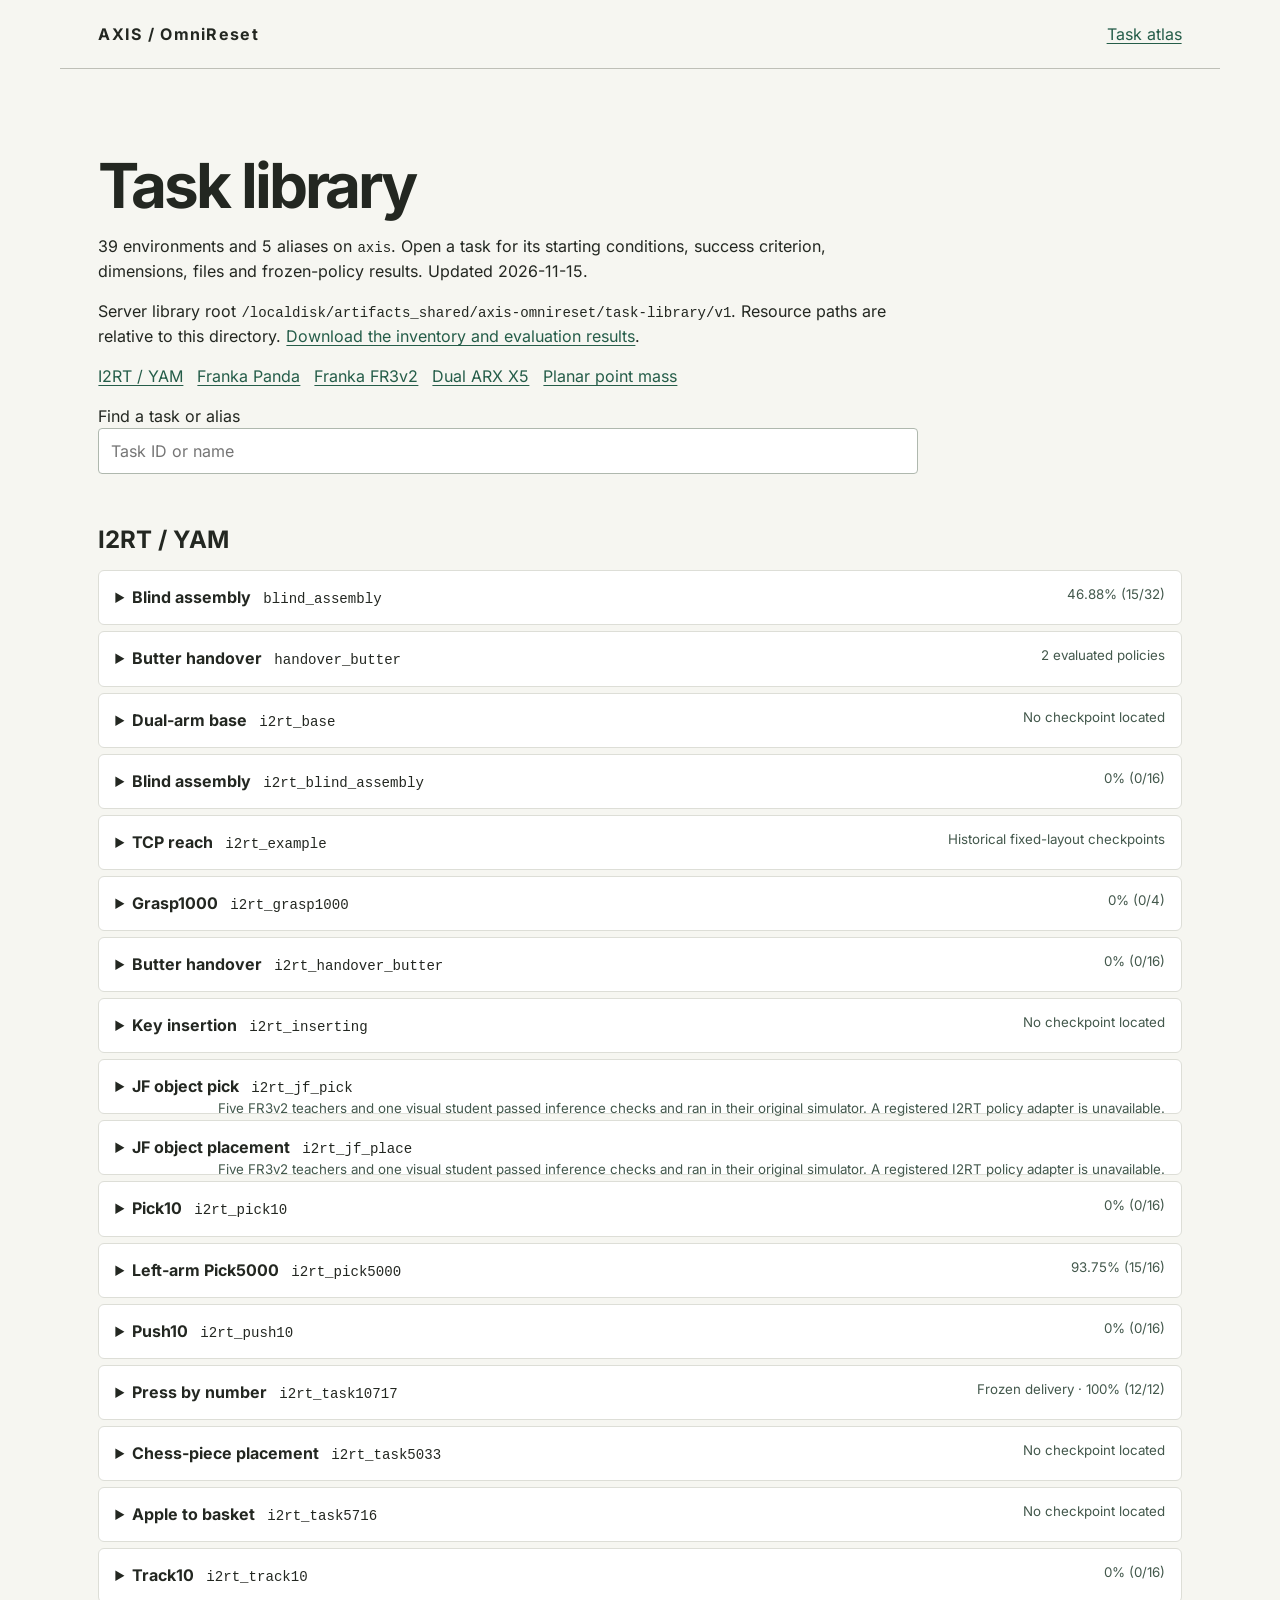
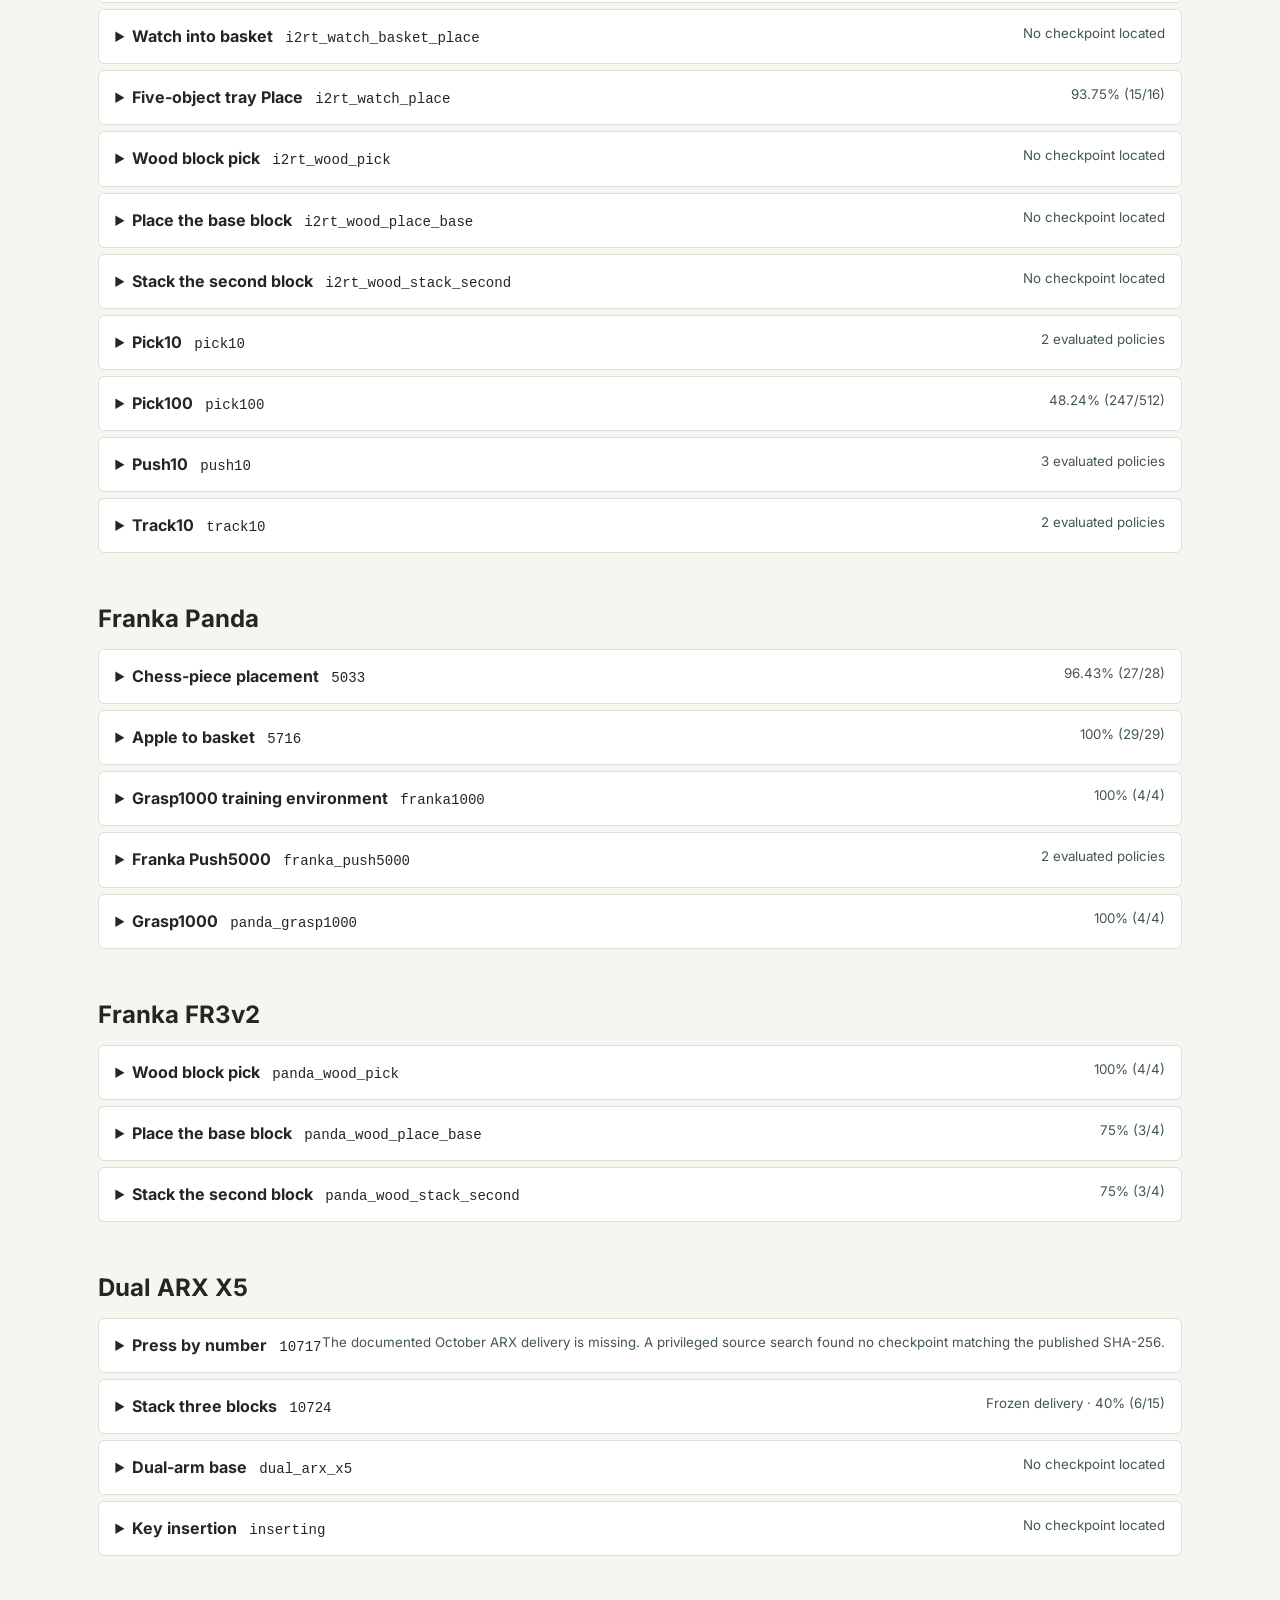
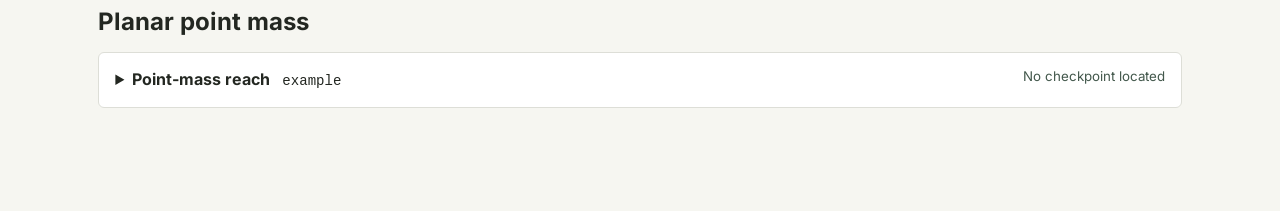
==== library.html @ 45dd3962 "Complete frozen-policy evaluation results for the task library" ====
<!doctype html><html lang="en"><head><meta charset="utf-8"><meta name="viewport" content="width=device-width, initial-scale=1"><title>Task library and expert evaluations · Axis OmniReset</title><style>*{box-sizing:border-box}html{scroll-behavior:smooth}body{font:16px/1.5 Inter,Arial,sans-serif;color:#232721;background:#f6f6f1;margin:0}@font-face{font-family:Inter;src:url(assets/inter-latin.woff2)}header,main,footer{max-width:1160px;margin:auto;padding:22px clamp(16px,3vw,40px)}header{display:flex;align-items:center;justify-content:space-between;border-bottom:1px solid #bebfb7}header strong{letter-spacing:.08em}a{color:#255d49;text-underline-offset:.18em}h1{font-size:clamp(34px,5vw,62px);line-height:1.05;margin:1em 0 .25em;letter-spacing:-.05em}h2{margin:2em 0 .5em}p{max-width:82ch}nav{display:flex;gap:14px;flex-wrap:wrap}code{font-size:.88em;overflow-wrap:anywhere}details{scroll-margin-top:12px;background:#fff;border:1px solid #ddded7;border-radius:6px;margin:6px 0}details[open]{border-color:#759883}summary{cursor:pointer;padding:14px 16px}summary strong{margin-right:12px}summary small{float:right;color:#43584c}details>div{padding:0 18px 12px}dt{font-weight:650;margin-top:12px}dd{margin:2px 0}ul{padding-left:22px}li{margin:.25em 0}table{border-collapse:collapse;width:100%}td,th{text-align:left;border-bottom:1px solid #ddd;padding:7px 8px;vertical-align:top}input{width:100%;padding:10px 12px;font:inherit;border:1px solid #afb8ae;border-radius:4px}footer{margin-top:3em} @media(max-width:650px){summary small{float:none;display:block}td,th{padding:4px;font-size:14px}}</style></head><body><header><strong>AXIS / OmniReset</strong><a href="index.html">Task atlas</a></header><main><h1>Task library</h1>
<p>39 environments and 5 aliases on <code>axis</code>. Open a task for its starting conditions, success criterion, dimensions, files and frozen-policy results. Updated 2026-11-15.</p>
<p>Server library root <code>/localdisk/artifacts_shared/axis-omnireset/task-library/v1</code>. Resource paths are relative to this directory. <a href="task-library.json">Download the inventory and evaluation results</a>.</p>
<nav aria-label="Embodiments"><a href="#group-0">I2RT / YAM</a><a href="#group-1">Franka Panda</a><a href="#group-2">Franka FR3v2</a><a href="#group-3">Dual ARX X5</a><a href="#group-4">Planar point mass</a></nav><p><label for="filter">Find a task or alias</label><input type="search" id="filter" placeholder="Task ID or name"></p>
<section id="group-0"><h2>I2RT / YAM</h2>
<details id="blind_assembly" data-aliases="" data-search="blind_assembly blind assembly"><summary><strong>Blind assembly</strong><code>blind_assembly</code><small>46.88% (15/32)</small></summary><div><dl>
<dt>Start</dt><dd>Native peg/fixture geometry and insertion starts. The evaluated cascade includes a grasp prefix across 24 geometries.</dd>
<dt>Success</dt><dd>Align the peg and matching fixture. Capture the peg in the opening, then maintain slow, stable seating for the checker’s required interval.</dd>
<dt>Observation / action</dt><dd>616 / 6 · 30 Hz control · 150 Hz physics · 5 substeps</dd>
<dt>Expert availability</dt><dd>Frozen weights on axis</dd>
<dt>Server directory</dt><dd><code>by-task/blind_assembly/</code></dd></dl>
<table><caption>Frozen-policy evaluations on axis</caption><thead><tr><th>Policy or configuration</th><th>Success</th><th>Protocol</th></tr></thead><tbody>
<tr><td>Archived SAC approach and PPO insertion</td><td>75% (18/24)</td><td>Continuous frozen SAC approach and PPO insertion from home. One layout in each of the 24 geometry variants. The robot and object were never reset between stages. Code <code>e465d482</code>.</td></tr>
<tr><td>blind_assembly</td><td>46.88% (15/32)</td><td>Deterministic insertion PPO on 32 qualified native insertion-state resets, seed 42, at 30 Hz. Code <code>e465d482</code>.</td></tr>
</tbody></table>
<p><b>Original author evaluations</b> (1 Nov 2026)</p><ul>
<li>i2rt_blind_assembly · 92.71% (89/96) · curriculum starts.</li>
</ul>
<dl>
<dt>Assets</dt><dd><ul><li><code>packages/native-i2rt</code></li></ul></dd>
<dt>Policy files</dt><dd><ul><li><code>packages/robot-interface/skill_0_complete.pt</code></li><li><code>packages/robot-interface/blind_assembly.pt</code></li><li><code>central/store/a100/artifacts/state_rl_experts/i2rt_blind_assembly</code></li></ul></dd>
<dt>Trajectories and replay</dt><dd><ul><li><code>packages/native-i2rt/artifacts/assembly/task_i2rt_blind_assembly/trajectories/batch_00000.pt</code></li><li><code>packages/native-i2rt/artifacts/assembly/task_i2rt_blind_assembly/trajectories/batch_00001.pt</code></li><li><code>packages/native-i2rt/artifacts/assembly/task_i2rt_blind_assembly/trajectories/batch_00002.pt</code></li><li><code>packages/native-i2rt/artifacts/assembly/task_i2rt_blind_assembly/trajectories/batch_00003.pt</code></li><li><code>packages/native-i2rt/artifacts/assembly/task_i2rt_blind_assembly/trajectories/batch_00004.pt</code></li><li><code>packages/native-i2rt/artifacts/assembly/task_i2rt_blind_assembly/trajectories/batch_00005.pt</code></li><li><code>packages/native-i2rt/artifacts/assembly/task_i2rt_blind_assembly/trajectories/batch_00006.pt</code></li><li><code>packages/native-i2rt/artifacts/assembly/task_i2rt_blind_assembly/trajectories/batch_00007.pt</code></li><li><code>packages/native-i2rt/artifacts/assembly/task_i2rt_blind_assembly/trajectories/batch_00008.pt</code></li><li><code>packages/native-i2rt/artifacts/assembly/task_i2rt_blind_assembly/trajectories/batch_00009.pt</code></li><li><code>packages/native-i2rt/artifacts/assembly/task_i2rt_blind_assembly/trajectories/batch_00010.pt</code></li><li><code>packages/native-i2rt/artifacts/assembly/task_i2rt_blind_assembly/trajectories/batch_00011.pt</code></li><li><code>packages/native-i2rt/artifacts/assembly/task_i2rt_blind_assembly/trajectories/batch_00012.pt</code></li><li><code>packages/native-i2rt/artifacts/assembly/task_i2rt_blind_assembly/trajectories/batch_00013.pt</code></li><li><code>packages/native-i2rt/artifacts/assembly/task_i2rt_blind_assembly/trajectories/batch_00014.pt</code></li><li><code>central/store/a100/artifacts/state_rl_policy_replays/2026-11-01/i2rt_blind_assembly</code></li></ul></dd>
<dt>Reset banks</dt><dd><ul><li><code>packages/native-i2rt/artifacts/assembly/task_i2rt_blind_assembly/ppo_capture_boundaries_d6e7b2b6888654d2.pt</code></li><li><code>packages/native-i2rt/artifacts/assembly/task_i2rt_blind_assembly/ppo_contact_bank_a45f08b11c0f9e50.pt</code></li><li><code>packages/native-i2rt/artifacts/assembly/task_i2rt_blind_assembly/ppo_curriculum_bank_a8df4304efa1d499.pt</code></li><li><code>central/store/a100/artifacts/state_rl_experts/i2rt_blind_assembly/03_upstream_success.pt</code></li></ul></dd>
</dl></div></details>
<details id="handover_butter" data-aliases="" data-search="handover_butter butter handover"><summary><strong>Butter handover</strong><code>handover_butter</code><small>2 evaluated policies</small></summary><div><dl>
<dt>Start</dt><dd>Native demonstration bank. Select skill_index 0, 1 or 2 for grasp, handover or complete placement.</dd>
<dt>Success</dt><dd>Stage 0 ends at donor capture. Stage 1 requires receiver capture and donor release. The full course ends after placement on the target mat and receiver release.</dd>
<dt>Observation / action</dt><dd>209 / 14 · 30 Hz control · 150 Hz physics · 5 substeps</dd>
<dt>Expert availability</dt><dd>Frozen weights on axis</dd>
<dt>Server directory</dt><dd><code>by-task/handover_butter/</code></dd></dl>
<table><caption>Frozen-policy evaluations on axis</caption><thead><tr><th>Policy or configuration</th><th>Success</th><th>Protocol</th></tr></thead><tbody>
<tr><td>archive-handover_butter_sac</td><td>0% (0/16)</td><td>Sixteen native registered stage-zero bank starts, seed 42. Success means the first butter handover skill reached its milestone. Code <code>e465d482</code>.</td></tr>
<tr><td>archive-handover_butter_skills</td><td>0% (0/16)</td><td>Sixteen native registered stage-zero bank starts, seed 42. Success means the first butter handover skill reached its milestone. Code <code>e465d482</code>.</td></tr>
<tr><td>butter-left_to_right</td><td>100% (16/16)</td><td>Directional online training contract, 16 continuous home starts, deterministic binary-gripper mean actor at 30 Hz; left_to_right Code <code>e465d482</code>.</td></tr>
<tr><td>butter-right_to_left</td><td>100% (16/16)</td><td>Directional online training contract, 16 continuous home starts, deterministic binary-gripper mean actor at 30 Hz; right_to_left Code <code>e465d482</code>.</td></tr>
<tr><td>Native MA-v2 chain</td><td>95% (285/300)</td><td>Three frozen MA-v2 stages on the author’s 300 train/validation starting points. Code <code>frozen MA-v2 delivery</code>.</td></tr>
</tbody></table>
<p><b>Original author evaluations</b> (1 Nov 2026)</p><ul>
<li>handover_butter_skills · 35.94% (46/128) · curriculum starts.</li>
</ul>
<dl>
<dt>Assets</dt><dd><ul><li><code>packages/native-i2rt</code></li><li><code>central/store/a100/artifacts/handover_butter_flashsac_online</code></li><li><code>central/store/a100/runs/handover_butter_final_20261112/left_to_right/source/src/axis_omnireset/tasks/handover_butter</code></li><li><code>central/store/a100/runs/handover_butter_final_20261112/right_to_left/source/src/axis_omnireset/tasks/handover_butter</code></li><li><code>central/store/a100/artifacts/system_id/20261031_preliminary_v1</code></li></ul></dd>
<dt>Policy files</dt><dd><ul><li><code>packages/native-handover-experts/skill_00_complete.pt</code></li><li><code>packages/native-handover-experts/skill_01_complete.pt</code></li><li><code>packages/native-handover-experts/skill_02_complete.pt</code></li><li><code>central/store/a100/artifacts/state_rl_experts/butter_ma_v2_frozen</code></li><li><code>central/store/a100/artifacts/state_rl_experts/handover_butter_sac</code></li><li><code>central/store/a100/artifacts/state_rl_experts/handover_butter_skills</code></li><li><code>central/store/a100/runs/handover_butter_final_20261112/left_to_right/training/checkpoints/best_frozen.pt</code></li><li><code>central/store/a100/runs/handover_butter_final_20261112/right_to_left/training/checkpoints/best_frozen.pt</code></li></ul></dd>
<dt>Trajectories and replay</dt><dd><ul><li><code>packages/native-i2rt/artifacts/skill_pipeline/handover_butter_v2/bank.pt</code></li><li><code>central/store/a100/artifacts/state_rl_policy_replays/2026-11-01/handover_butter_skills</code></li></ul></dd>
<dt>Reset banks</dt><dd><ul><li><code>packages/native-i2rt/artifacts/skill_pipeline/handover_butter_v2/bank.pt</code></li></ul></dd>
</dl></div></details>
<details id="i2rt_base" data-aliases="" data-search="i2rt_base dual-arm base"><summary><strong>Dual-arm base</strong><code>i2rt_base</code><small>No checkpoint located</small></summary><div><dl>
<dt>Start</dt><dd>Two YAM arms and grippers over the shared desk.</dd>
<dt>Success</dt><dd>Base scene. It exposes motion and state with no task success condition.</dd>
<dt>Observation / action</dt><dd>90 / 14 · 15 Hz control · 150 Hz physics · 10 substeps</dd>
<dt>Expert availability</dt><dd>No checkpoint located</dd>
<dt>Server directory</dt><dd><code>by-task/i2rt_base/</code></dd></dl>
<dl>
<dt>Assets</dt><dd><ul><li><code>packages/tabletop/provider.json</code></li><li><code>packages/yam-geometry-20261106</code></li></ul></dd>
<dt>Policy files</dt><dd>No released resource located.</dd>
<dt>Trajectories and replay</dt><dd>No released resource located.</dd>
<dt>Reset banks</dt><dd>No released resource located.</dd>
</dl></div></details>
<details id="i2rt_blind_assembly" data-aliases="" data-search="i2rt_blind_assembly blind assembly"><summary><strong>Blind assembly</strong><code>i2rt_blind_assembly</code><small>0% (0/16)</small></summary><div><dl>
<dt>Start</dt><dd>Fresh upright tabletop peg in the default shared scene. Variant 00 by default. Optional reference banks.</dd>
<dt>Success</dt><dd>Align the peg and matching fixture. Capture the peg in the opening, then maintain slow, stable seating for the checker’s required interval.</dd>
<dt>Observation / action</dt><dd>616 / 14 · 15 Hz control · 150 Hz physics · 10 substeps</dd>
<dt>Expert availability</dt><dd>Frozen weights on axis</dd>
<dt>Server directory</dt><dd><code>by-task/i2rt_blind_assembly/</code></dd></dl>
<table><caption>Frozen-policy evaluations on axis</caption><thead><tr><th>Policy or configuration</th><th>Success</th><th>Protocol</th></tr></thead><tbody>
<tr><td>i2rt_blind_assembly</td><td>0% (0/16)</td><td>Frozen author policy on 16 fresh shared-tabletop starts, seed 42. Each episode ran to success, failure or timeout. Code <code>e465d482</code>.</td></tr>
</tbody></table>
<dl>
<dt>Assets</dt><dd><ul><li><code>packages/tabletop/provider.json</code></li><li><code>packages/tabletop/blind_assembly/variant_00</code></li><li><code>packages/tabletop-variants/i2rt_blind_assembly_01/provider.json</code></li><li><code>packages/tabletop-variants/i2rt_blind_assembly_02/provider.json</code></li><li><code>packages/tabletop-variants/i2rt_blind_assembly_03/provider.json</code></li><li><code>packages/tabletop-variants/i2rt_blind_assembly_04/provider.json</code></li><li><code>packages/tabletop-variants/i2rt_blind_assembly_05/provider.json</code></li><li><code>packages/tabletop-variants/i2rt_blind_assembly_06/provider.json</code></li><li><code>packages/tabletop-variants/i2rt_blind_assembly_07/provider.json</code></li><li><code>packages/tabletop-variants/i2rt_blind_assembly_08/provider.json</code></li><li><code>packages/tabletop-variants/i2rt_blind_assembly_09/provider.json</code></li><li><code>packages/tabletop-variants/i2rt_blind_assembly_10/provider.json</code></li><li><code>packages/tabletop-variants/i2rt_blind_assembly_11/provider.json</code></li><li><code>packages/tabletop-variants/i2rt_blind_assembly_12/provider.json</code></li><li><code>packages/tabletop-variants/i2rt_blind_assembly_13/provider.json</code></li><li><code>packages/tabletop-variants/i2rt_blind_assembly_14/provider.json</code></li><li><code>packages/tabletop-variants/i2rt_blind_assembly_15/provider.json</code></li><li><code>packages/tabletop-variants/i2rt_blind_assembly_16/provider.json</code></li><li><code>packages/tabletop-variants/i2rt_blind_assembly_17/provider.json</code></li><li><code>packages/tabletop-variants/i2rt_blind_assembly_18/provider.json</code></li><li><code>packages/tabletop-variants/i2rt_blind_assembly_19/provider.json</code></li><li><code>packages/tabletop-variants/i2rt_blind_assembly_20/provider.json</code></li><li><code>packages/tabletop-variants/i2rt_blind_assembly_21/provider.json</code></li><li><code>packages/tabletop-variants/i2rt_blind_assembly_22/provider.json</code></li><li><code>packages/tabletop-variants/i2rt_blind_assembly_23/provider.json</code></li><li><code>packages/robot-interface</code></li><li><code>packages/yam-geometry-20261106</code></li></ul></dd>
<dt>Policy files</dt><dd><ul><li><code>packages/robot-interface/skill_0_complete.pt</code></li><li><code>packages/robot-interface/blind_assembly.pt</code></li></ul></dd>
<dt>Trajectories and replay</dt><dd><ul><li><code>packages/reset-banks/shared_i2rt_reference_scratch_20261108/aligned_banks/i2rt_blind_assembly_01/bank.pt</code></li><li><code>packages/reset-banks/shared_i2rt_reference_scratch_20261108/aligned_banks/i2rt_blind_assembly_02/bank.pt</code></li><li><code>packages/reset-banks/shared_i2rt_reference_scratch_20261108/aligned_banks/i2rt_blind_assembly_03/bank.pt</code></li><li><code>packages/reset-banks/shared_i2rt_reference_scratch_20261108/aligned_banks/i2rt_blind_assembly_04/bank.pt</code></li><li><code>packages/reset-banks/shared_i2rt_reference_scratch_20261108/aligned_banks/i2rt_blind_assembly_05/bank.pt</code></li><li><code>packages/reset-banks/shared_i2rt_reference_scratch_20261108/aligned_banks/i2rt_blind_assembly_06/bank.pt</code></li><li><code>packages/reset-banks/shared_i2rt_reference_scratch_20261108/aligned_banks/i2rt_blind_assembly_07/bank.pt</code></li><li><code>packages/reset-banks/shared_i2rt_reference_scratch_20261108/aligned_banks/i2rt_blind_assembly_08/bank.pt</code></li><li><code>packages/reset-banks/shared_i2rt_reference_scratch_20261108/aligned_banks/i2rt_blind_assembly_09/bank.pt</code></li><li><code>packages/reset-banks/shared_i2rt_reference_scratch_20261108/aligned_banks/i2rt_blind_assembly_10/bank.pt</code></li><li><code>packages/reset-banks/shared_i2rt_reference_scratch_20261108/aligned_banks/i2rt_blind_assembly_11/bank.pt</code></li><li><code>packages/reset-banks/shared_i2rt_reference_scratch_20261108/aligned_banks/i2rt_blind_assembly_12/bank.pt</code></li><li><code>packages/reset-banks/shared_i2rt_reference_scratch_20261108/aligned_banks/i2rt_blind_assembly_13/bank.pt</code></li><li><code>packages/reset-banks/shared_i2rt_reference_scratch_20261108/aligned_banks/i2rt_blind_assembly_14/bank.pt</code></li><li><code>packages/reset-banks/shared_i2rt_reference_scratch_20261108/aligned_banks/i2rt_blind_assembly_15/bank.pt</code></li><li><code>packages/reset-banks/shared_i2rt_reference_scratch_20261108/aligned_banks/i2rt_blind_assembly_16/bank.pt</code></li><li><code>packages/reset-banks/shared_i2rt_reference_scratch_20261108/aligned_banks/i2rt_blind_assembly_17/bank.pt</code></li><li><code>packages/reset-banks/shared_i2rt_reference_scratch_20261108/aligned_banks/i2rt_blind_assembly_18/bank.pt</code></li><li><code>packages/reset-banks/shared_i2rt_reference_scratch_20261108/aligned_banks/i2rt_blind_assembly_19/bank.pt</code></li><li><code>packages/reset-banks/shared_i2rt_reference_scratch_20261108/aligned_banks/i2rt_blind_assembly_20/bank.pt</code></li><li><code>packages/reset-banks/shared_i2rt_reference_scratch_20261108/aligned_banks/i2rt_blind_assembly_21/bank.pt</code></li><li><code>packages/reset-banks/shared_i2rt_reference_scratch_20261108/aligned_banks/i2rt_blind_assembly_22/bank.pt</code></li><li><code>packages/reset-banks/shared_i2rt_reference_scratch_20261108/aligned_banks/i2rt_blind_assembly_23/bank.pt</code></li><li><code>packages/reset-banks/shared_i2rt_reference_scratch_20261108/aligned_banks/i2rt_blind_assembly_default/bank.pt</code></li><li><code>packages/reset-banks/shared_i2rt_reference_scratch_20261108/aligned_complete_recordings/i2rt_blind_assembly_05/bank.pt</code></li><li><code>packages/reset-banks/shared_i2rt_reference_scratch_20261108/banks/i2rt_blind_assembly_01/bank.pt</code></li><li><code>packages/reset-banks/shared_i2rt_reference_scratch_20261108/banks/i2rt_blind_assembly_02/bank.pt</code></li><li><code>packages/reset-banks/shared_i2rt_reference_scratch_20261108/banks/i2rt_blind_assembly_03/bank.pt</code></li><li><code>packages/reset-banks/shared_i2rt_reference_scratch_20261108/banks/i2rt_blind_assembly_04/bank.pt</code></li><li><code>packages/reset-banks/shared_i2rt_reference_scratch_20261108/banks/i2rt_blind_assembly_05/bank.pt</code></li><li><code>packages/reset-banks/shared_i2rt_reference_scratch_20261108/banks/i2rt_blind_assembly_06/bank.pt</code></li><li><code>packages/reset-banks/shared_i2rt_reference_scratch_20261108/banks/i2rt_blind_assembly_07/bank.pt</code></li><li><code>packages/reset-banks/shared_i2rt_reference_scratch_20261108/banks/i2rt_blind_assembly_08/bank.pt</code></li><li><code>packages/reset-banks/shared_i2rt_reference_scratch_20261108/banks/i2rt_blind_assembly_09/bank.pt</code></li><li><code>packages/reset-banks/shared_i2rt_reference_scratch_20261108/banks/i2rt_blind_assembly_10/bank.pt</code></li><li><code>packages/reset-banks/shared_i2rt_reference_scratch_20261108/banks/i2rt_blind_assembly_11/bank.pt</code></li><li><code>packages/reset-banks/shared_i2rt_reference_scratch_20261108/banks/i2rt_blind_assembly_12/bank.pt</code></li><li><code>packages/reset-banks/shared_i2rt_reference_scratch_20261108/banks/i2rt_blind_assembly_13/bank.pt</code></li><li><code>packages/reset-banks/shared_i2rt_reference_scratch_20261108/banks/i2rt_blind_assembly_14/bank.pt</code></li><li><code>packages/reset-banks/shared_i2rt_reference_scratch_20261108/banks/i2rt_blind_assembly_15/bank.pt</code></li><li><code>packages/reset-banks/shared_i2rt_reference_scratch_20261108/banks/i2rt_blind_assembly_16/bank.pt</code></li><li><code>packages/reset-banks/shared_i2rt_reference_scratch_20261108/banks/i2rt_blind_assembly_17/bank.pt</code></li><li><code>packages/reset-banks/shared_i2rt_reference_scratch_20261108/banks/i2rt_blind_assembly_18/bank.pt</code></li><li><code>packages/reset-banks/shared_i2rt_reference_scratch_20261108/banks/i2rt_blind_assembly_19/bank.pt</code></li><li><code>packages/reset-banks/shared_i2rt_reference_scratch_20261108/banks/i2rt_blind_assembly_20/bank.pt</code></li><li><code>packages/reset-banks/shared_i2rt_reference_scratch_20261108/banks/i2rt_blind_assembly_21/bank.pt</code></li><li><code>packages/reset-banks/shared_i2rt_reference_scratch_20261108/banks/i2rt_blind_assembly_22/bank.pt</code></li><li><code>packages/reset-banks/shared_i2rt_reference_scratch_20261108/banks/i2rt_blind_assembly_23/bank.pt</code></li><li><code>packages/reset-banks/shared_i2rt_reference_scratch_20261108/banks/i2rt_blind_assembly_default/bank.pt</code></li></ul></dd>
<dt>Reset banks</dt><dd><ul><li><code>packages/reset-banks/shared_i2rt_reference_20261107/qualify_blind_assembly_v2/provider.json</code></li><li><code>packages/reset-banks/shared_i2rt_reference_scratch_20261108/aligned_banks/i2rt_blind_assembly_01/provider.json</code></li><li><code>packages/reset-banks/shared_i2rt_reference_scratch_20261108/aligned_banks/i2rt_blind_assembly_02/provider.json</code></li><li><code>packages/reset-banks/shared_i2rt_reference_scratch_20261108/aligned_banks/i2rt_blind_assembly_03/provider.json</code></li><li><code>packages/reset-banks/shared_i2rt_reference_scratch_20261108/aligned_banks/i2rt_blind_assembly_04/provider.json</code></li><li><code>packages/reset-banks/shared_i2rt_reference_scratch_20261108/aligned_banks/i2rt_blind_assembly_05/provider.json</code></li><li><code>packages/reset-banks/shared_i2rt_reference_scratch_20261108/aligned_banks/i2rt_blind_assembly_06/provider.json</code></li><li><code>packages/reset-banks/shared_i2rt_reference_scratch_20261108/aligned_banks/i2rt_blind_assembly_07/provider.json</code></li><li><code>packages/reset-banks/shared_i2rt_reference_scratch_20261108/aligned_banks/i2rt_blind_assembly_08/provider.json</code></li><li><code>packages/reset-banks/shared_i2rt_reference_scratch_20261108/aligned_banks/i2rt_blind_assembly_09/provider.json</code></li><li><code>packages/reset-banks/shared_i2rt_reference_scratch_20261108/aligned_banks/i2rt_blind_assembly_10/provider.json</code></li><li><code>packages/reset-banks/shared_i2rt_reference_scratch_20261108/aligned_banks/i2rt_blind_assembly_11/provider.json</code></li><li><code>packages/reset-banks/shared_i2rt_reference_scratch_20261108/aligned_banks/i2rt_blind_assembly_12/provider.json</code></li><li><code>packages/reset-banks/shared_i2rt_reference_scratch_20261108/aligned_banks/i2rt_blind_assembly_13/provider.json</code></li><li><code>packages/reset-banks/shared_i2rt_reference_scratch_20261108/aligned_banks/i2rt_blind_assembly_14/provider.json</code></li><li><code>packages/reset-banks/shared_i2rt_reference_scratch_20261108/aligned_banks/i2rt_blind_assembly_15/provider.json</code></li><li><code>packages/reset-banks/shared_i2rt_reference_scratch_20261108/aligned_banks/i2rt_blind_assembly_16/provider.json</code></li><li><code>packages/reset-banks/shared_i2rt_reference_scratch_20261108/aligned_banks/i2rt_blind_assembly_17/provider.json</code></li><li><code>packages/reset-banks/shared_i2rt_reference_scratch_20261108/aligned_banks/i2rt_blind_assembly_18/provider.json</code></li><li><code>packages/reset-banks/shared_i2rt_reference_scratch_20261108/aligned_banks/i2rt_blind_assembly_19/provider.json</code></li><li><code>packages/reset-banks/shared_i2rt_reference_scratch_20261108/aligned_banks/i2rt_blind_assembly_20/provider.json</code></li><li><code>packages/reset-banks/shared_i2rt_reference_scratch_20261108/aligned_banks/i2rt_blind_assembly_21/provider.json</code></li><li><code>packages/reset-banks/shared_i2rt_reference_scratch_20261108/aligned_banks/i2rt_blind_assembly_22/provider.json</code></li><li><code>packages/reset-banks/shared_i2rt_reference_scratch_20261108/aligned_banks/i2rt_blind_assembly_23/provider.json</code></li><li><code>packages/reset-banks/shared_i2rt_reference_scratch_20261108/aligned_banks/i2rt_blind_assembly_default/provider.json</code></li><li><code>packages/reset-banks/shared_i2rt_reference_scratch_20261108/aligned_complete_recordings/i2rt_blind_assembly_05/provider.json</code></li><li><code>packages/reset-banks/shared_i2rt_reference_scratch_20261108/banks/i2rt_blind_assembly_01/provider.json</code></li><li><code>packages/reset-banks/shared_i2rt_reference_scratch_20261108/banks/i2rt_blind_assembly_02/provider.json</code></li><li><code>packages/reset-banks/shared_i2rt_reference_scratch_20261108/banks/i2rt_blind_assembly_03/provider.json</code></li><li><code>packages/reset-banks/shared_i2rt_reference_scratch_20261108/banks/i2rt_blind_assembly_04/provider.json</code></li><li><code>packages/reset-banks/shared_i2rt_reference_scratch_20261108/banks/i2rt_blind_assembly_05/provider.json</code></li><li><code>packages/reset-banks/shared_i2rt_reference_scratch_20261108/banks/i2rt_blind_assembly_06/provider.json</code></li><li><code>packages/reset-banks/shared_i2rt_reference_scratch_20261108/banks/i2rt_blind_assembly_07/provider.json</code></li><li><code>packages/reset-banks/shared_i2rt_reference_scratch_20261108/banks/i2rt_blind_assembly_08/provider.json</code></li><li><code>packages/reset-banks/shared_i2rt_reference_scratch_20261108/banks/i2rt_blind_assembly_09/provider.json</code></li><li><code>packages/reset-banks/shared_i2rt_reference_scratch_20261108/banks/i2rt_blind_assembly_10/provider.json</code></li><li><code>packages/reset-banks/shared_i2rt_reference_scratch_20261108/banks/i2rt_blind_assembly_11/provider.json</code></li><li><code>packages/reset-banks/shared_i2rt_reference_scratch_20261108/banks/i2rt_blind_assembly_12/provider.json</code></li><li><code>packages/reset-banks/shared_i2rt_reference_scratch_20261108/banks/i2rt_blind_assembly_13/provider.json</code></li><li><code>packages/reset-banks/shared_i2rt_reference_scratch_20261108/banks/i2rt_blind_assembly_14/provider.json</code></li><li><code>packages/reset-banks/shared_i2rt_reference_scratch_20261108/banks/i2rt_blind_assembly_15/provider.json</code></li><li><code>packages/reset-banks/shared_i2rt_reference_scratch_20261108/banks/i2rt_blind_assembly_16/provider.json</code></li><li><code>packages/reset-banks/shared_i2rt_reference_scratch_20261108/banks/i2rt_blind_assembly_17/provider.json</code></li><li><code>packages/reset-banks/shared_i2rt_reference_scratch_20261108/banks/i2rt_blind_assembly_18/provider.json</code></li><li><code>packages/reset-banks/shared_i2rt_reference_scratch_20261108/banks/i2rt_blind_assembly_19/provider.json</code></li><li><code>packages/reset-banks/shared_i2rt_reference_scratch_20261108/banks/i2rt_blind_assembly_20/provider.json</code></li><li><code>packages/reset-banks/shared_i2rt_reference_scratch_20261108/banks/i2rt_blind_assembly_21/provider.json</code></li><li><code>packages/reset-banks/shared_i2rt_reference_scratch_20261108/banks/i2rt_blind_assembly_22/provider.json</code></li><li><code>packages/reset-banks/shared_i2rt_reference_scratch_20261108/banks/i2rt_blind_assembly_23/provider.json</code></li><li><code>packages/reset-banks/shared_i2rt_reference_scratch_20261108/banks/i2rt_blind_assembly_default/provider.json</code></li><li><code>packages/reset-banks/shared_i2rt_reference_scratch_20261108/training_banks/i2rt_blind_assembly_01/provider.json</code></li><li><code>packages/reset-banks/shared_i2rt_reference_scratch_20261108/training_banks/i2rt_blind_assembly_02/provider.json</code></li><li><code>packages/reset-banks/shared_i2rt_reference_scratch_20261108/training_banks/i2rt_blind_assembly_03/provider.json</code></li><li><code>packages/reset-banks/shared_i2rt_reference_scratch_20261108/training_banks/i2rt_blind_assembly_04/provider.json</code></li><li><code>packages/reset-banks/shared_i2rt_reference_scratch_20261108/training_banks/i2rt_blind_assembly_05/provider.json</code></li><li><code>packages/reset-banks/shared_i2rt_reference_scratch_20261108/training_banks/i2rt_blind_assembly_06/provider.json</code></li><li><code>packages/reset-banks/shared_i2rt_reference_scratch_20261108/training_banks/i2rt_blind_assembly_07/provider.json</code></li><li><code>packages/reset-banks/shared_i2rt_reference_scratch_20261108/training_banks/i2rt_blind_assembly_08/provider.json</code></li><li><code>packages/reset-banks/shared_i2rt_reference_scratch_20261108/training_banks/i2rt_blind_assembly_09/provider.json</code></li><li><code>packages/reset-banks/shared_i2rt_reference_scratch_20261108/training_banks/i2rt_blind_assembly_10/provider.json</code></li><li><code>packages/reset-banks/shared_i2rt_reference_scratch_20261108/training_banks/i2rt_blind_assembly_11/provider.json</code></li><li><code>packages/reset-banks/shared_i2rt_reference_scratch_20261108/training_banks/i2rt_blind_assembly_12/provider.json</code></li><li><code>packages/reset-banks/shared_i2rt_reference_scratch_20261108/training_banks/i2rt_blind_assembly_13/provider.json</code></li><li><code>packages/reset-banks/shared_i2rt_reference_scratch_20261108/training_banks/i2rt_blind_assembly_14/provider.json</code></li><li><code>packages/reset-banks/shared_i2rt_reference_scratch_20261108/training_banks/i2rt_blind_assembly_15/provider.json</code></li><li><code>packages/reset-banks/shared_i2rt_reference_scratch_20261108/training_banks/i2rt_blind_assembly_16/provider.json</code></li><li><code>packages/reset-banks/shared_i2rt_reference_scratch_20261108/training_banks/i2rt_blind_assembly_17/provider.json</code></li><li><code>packages/reset-banks/shared_i2rt_reference_scratch_20261108/training_banks/i2rt_blind_assembly_18/provider.json</code></li><li><code>packages/reset-banks/shared_i2rt_reference_scratch_20261108/training_banks/i2rt_blind_assembly_19/provider.json</code></li><li><code>packages/reset-banks/shared_i2rt_reference_scratch_20261108/training_banks/i2rt_blind_assembly_20/provider.json</code></li><li><code>packages/reset-banks/shared_i2rt_reference_scratch_20261108/training_banks/i2rt_blind_assembly_21/provider.json</code></li><li><code>packages/reset-banks/shared_i2rt_reference_scratch_20261108/training_banks/i2rt_blind_assembly_22/provider.json</code></li><li><code>packages/reset-banks/shared_i2rt_reference_scratch_20261108/training_banks/i2rt_blind_assembly_23/provider.json</code></li><li><code>packages/reset-banks/shared_i2rt_reference_scratch_20261108/training_banks/i2rt_blind_assembly_default/provider.json</code></li></ul></dd>
</dl></div></details>
<details id="i2rt_example" data-aliases="" data-search="i2rt_example tcp reach"><summary><strong>TCP reach</strong><code>i2rt_example</code><small>Historical fixed-layout checkpoints</small></summary><div><dl>
<dt>Start</dt><dd>Target is 10 cm forward of the left TCP at reset.</dd>
<dt>Success</dt><dd>Move the left TCP to within 5 cm of the target.</dd>
<dt>Observation / action</dt><dd>64 / 14 · 15 Hz control · 150 Hz physics · 10 substeps</dd>
<dt>Expert availability</dt><dd>Historical fixed-layout checkpoints</dd>
<dt>Server directory</dt><dd><code>by-task/i2rt_example/</code></dd></dl>
<table><caption>Frozen-policy evaluations on axis</caption><thead><tr><th>Policy or configuration</th><th>Success</th><th>Protocol</th></tr></thead><tbody>
<tr><td>i2rt_example_default · 0095a6ff</td><td>100% (4/4)</td><td>Four fresh starts using archived fixed-layout configuration i2rt_example_default. Code <code>8c7391e0</code>.</td></tr>
<tr><td>i2rt_example_default · 009a421c</td><td>100% (4/4)</td><td>Four fresh starts using archived fixed-layout configuration i2rt_example_default. Code <code>8c7391e0</code>.</td></tr>
<tr><td>i2rt_example_default · 340f3253</td><td>100% (4/4)</td><td>Four fresh starts using archived fixed-layout configuration i2rt_example_default. Code <code>8c7391e0</code>.</td></tr>
</tbody></table>
<dl>
<dt>Assets</dt><dd><ul><li><code>packages/tabletop/provider.json</code></li><li><code>packages/yam-geometry-20261106</code></li></ul></dd>
<dt>Policy files</dt><dd><ul><li><code>central/store/axis/runs/shared_i2rt_experts_20261103/campaign/i2rt_example_default/attempt_00/latest</code></li><li><code>central/store/axis/runs/shared_i2rt_reward_v31_20261103/campaign/i2rt_example_default/attempt_00/latest</code></li><li><code>central/store/axis/runs/shared_i2rt_scale_20261103/campaign/i2rt_example_default/attempt_00/latest</code></li></ul></dd>
<dt>Trajectories and replay</dt><dd>No released resource located.</dd>
<dt>Reset banks</dt><dd>No released resource located.</dd>
</dl></div></details>
<details id="i2rt_grasp1000" data-aliases="" data-search="i2rt_grasp1000 grasp1000"><summary><strong>Grasp1000</strong><code>i2rt_grasp1000</code><small>0% (0/4)</small></summary><div><dl>
<dt>Start</dt><dd>Shared robot and grasp population with fixed home and sampled object pose.</dd>
<dt>Success</dt><dd>Hold the object with both fingertips and maintain 5 cm of bottom clearance above the table for nine controls.</dd>
<dt>Observation / action</dt><dd>1039 / 14 · 15 Hz control · 150 Hz physics · 10 substeps</dd>
<dt>Expert availability</dt><dd>Frozen weights on axis</dd>
<dt>Server directory</dt><dd><code>by-task/i2rt_grasp1000/</code></dd></dl>
<table><caption>Frozen-policy evaluations on axis</caption><thead><tr><th>Policy or configuration</th><th>Success</th><th>Protocol</th></tr></thead><tbody>
<tr><td>i2rt_grasp1000</td><td>0% (0/4)</td><td>Frozen grasp actor on the shared I2RT tabletop with the Panda policy projection, four starts, seed 42. Code <code>e465d482</code>.</td></tr>
</tbody></table>
<dl>
<dt>Assets</dt><dd><ul><li><code>packages/tabletop/provider.json</code></li><li><code>packages/grasp1000</code></li><li><code>packages/yam-geometry-20261106</code></li></ul></dd>
<dt>Policy files</dt><dd><ul><li><code>packages/grasp1000/experts/franka1000_fixed_home_average_sysid20_v1/actor.pt</code></li></ul></dd>
<dt>Trajectories and replay</dt><dd>No released resource located.</dd>
<dt>Reset banks</dt><dd>No released resource located.</dd>
</dl></div></details>
<details id="i2rt_handover_butter" data-aliases="" data-search="i2rt_handover_butter butter handover"><summary><strong>Butter handover</strong><code>i2rt_handover_butter</code><small>0% (0/16)</small></summary><div><dl>
<dt>Start</dt><dd>Shared home, butter and target mat. The default course starts at milestone zero.</dd>
<dt>Success</dt><dd>Stage 0 ends at donor capture. Stage 1 requires receiver capture and donor release. The full course ends after placement on the target mat and receiver release.</dd>
<dt>Observation / action</dt><dd>209 / 14 · 15 Hz control · 150 Hz physics · 10 substeps</dd>
<dt>Expert availability</dt><dd>Frozen weights on axis</dd>
<dt>Server directory</dt><dd><code>by-task/i2rt_handover_butter/</code></dd></dl>
<table><caption>Frozen-policy evaluations on axis</caption><thead><tr><th>Policy or configuration</th><th>Success</th><th>Protocol</th></tr></thead><tbody>
<tr><td>i2rt_handover_butter</td><td>0% (0/16)</td><td>Frozen author policy on 16 fresh shared-tabletop starts, seed 42. Each episode ran to success, failure or timeout. Code <code>e465d482</code>.</td></tr>
</tbody></table>
<dl>
<dt>Assets</dt><dd><ul><li><code>packages/tabletop/provider.json</code></li><li><code>packages/tabletop/handover_butter</code></li><li><code>packages/robot-interface</code></li><li><code>packages/yam-geometry-20261106</code></li></ul></dd>
<dt>Policy files</dt><dd><ul><li><code>packages/robot-interface/butter0.pt</code></li><li><code>packages/robot-interface/butter1.pt</code></li><li><code>packages/robot-interface/butter2.pt</code></li></ul></dd>
<dt>Trajectories and replay</dt><dd><ul><li><code>packages/reset-banks/shared_i2rt_reference_scratch_20261108/aligned_banks/i2rt_handover_butter_default/bank.pt</code></li><li><code>packages/reset-banks/shared_i2rt_reference_scratch_20261108/aligned_banks/i2rt_handover_butter_full/bank.pt</code></li><li><code>packages/reset-banks/shared_i2rt_reference_scratch_20261108/banks/i2rt_handover_butter_default/bank.pt</code></li><li><code>packages/reset-banks/shared_i2rt_reference_scratch_20261108/banks/i2rt_handover_butter_full/bank.pt</code></li></ul></dd>
<dt>Reset banks</dt><dd><ul><li><code>packages/reset-banks/shared_i2rt_reference_20261107/banks/i2rt_handover_butter_default/provider.json</code></li><li><code>packages/reset-banks/shared_i2rt_reference_20261107/banks1024/i2rt_handover_butter_default/provider.json</code></li><li><code>packages/reset-banks/shared_i2rt_reference_20261107/qualify_handover_butter_v2/provider.json</code></li><li><code>packages/reset-banks/shared_i2rt_reference_20261107/qualify_handover_butter_v6/provider.json</code></li><li><code>packages/reset-banks/shared_i2rt_reference_scratch_20261108/aligned_banks/i2rt_handover_butter_default/provider.json</code></li><li><code>packages/reset-banks/shared_i2rt_reference_scratch_20261108/aligned_banks/i2rt_handover_butter_full/provider.json</code></li><li><code>packages/reset-banks/shared_i2rt_reference_scratch_20261108/banks/i2rt_handover_butter_default/provider.json</code></li><li><code>packages/reset-banks/shared_i2rt_reference_scratch_20261108/banks/i2rt_handover_butter_full/provider.json</code></li><li><code>packages/reset-banks/shared_i2rt_reference_scratch_20261108/training_banks/i2rt_handover_butter_default/provider.json</code></li><li><code>packages/reset-banks/shared_i2rt_reference_scratch_20261108/training_banks/i2rt_handover_butter_full/provider.json</code></li></ul></dd>
</dl></div></details>
<details id="i2rt_inserting" data-aliases="" data-search="i2rt_inserting key insertion"><summary><strong>Key insertion</strong><code>i2rt_inserting</code><small>No checkpoint located</small></summary><div><dl>
<dt>Start</dt><dd>Folded shared-robot home with key and fixed slot.</dd>
<dt>Success</dt><dd>Keep the key bottom more than 25 mm below the slot top and above the base minus 2 mm. XY error must be under 7 mm, tilt within 7°, and key-to-slot alignment within 30° for three consecutive controls.</dd>
<dt>Observation / action</dt><dd>110 / 14 · 15 Hz control · 150 Hz physics · 10 substeps</dd>
<dt>Expert availability</dt><dd>No checkpoint located</dd>
<dt>Server directory</dt><dd><code>by-task/i2rt_inserting/</code></dd></dl>
<dl>
<dt>Assets</dt><dd><ul><li><code>packages/tabletop/provider.json</code></li><li><code>packages/tabletop/inserting</code></li><li><code>packages/yam-geometry-20261106</code></li></ul></dd>
<dt>Policy files</dt><dd>No released resource located.</dd>
<dt>Trajectories and replay</dt><dd>No released resource located.</dd>
<dt>Reset banks</dt><dd>No released resource located.</dd>
</dl></div></details>
<details id="i2rt_jf_pick" data-aliases="" data-search="i2rt_jf_pick jf object pick"><summary><strong>JF object pick</strong><code>i2rt_jf_pick</code><small>Five FR3v2 teachers and one visual student passed inference checks and ran in their original simulator. A registered I2RT policy adapter is unavailable.</small></summary><div><dl>
<dt>Start</dt><dd>Randomized clutter layout with one of six target objects. Butter is the default.</dd>
<dt>Success</dt><dd>Lift the target center of mass by 5 cm. For 0.4 s, both fingertips of the same hand must exceed 0.001 N and other measured contacts must stay at or below that threshold.</dd>
<dt>Observation / action</dt><dd>172 / 14 · 15 Hz control · 150 Hz physics · 10 substeps</dd>
<dt>Expert availability</dt><dd>Five FR3v2 teachers and one visual student passed inference checks and ran in their original simulator. A registered I2RT policy adapter is unavailable.</dd>
<dt>Server directory</dt><dd><code>by-task/i2rt_jf_pick/</code></dd></dl>
<table><caption>Original FR3v2 source evaluations</caption><thead><tr><th>Network</th><th>Success</th><th>Population</th></tr></thead><tbody>
<tr><td>Pick teacher · 6671</td><td>99.51% (1,019/1,024)</td><td>Source FR3v2 teacher evaluation on this object.</td></tr>
<tr><td>Pick teacher · 6672</td><td>99.22% (1,016/1,024)</td><td>Source FR3v2 teacher evaluation on this object.</td></tr>
<tr><td>Pick teacher · 6673</td><td>99.12% (1,015/1,024)</td><td>Source FR3v2 teacher evaluation on this object.</td></tr>
<tr><td>Pick teacher · 6674</td><td>100% (1,024/1,024)</td><td>Source FR3v2 teacher evaluation on this object.</td></tr>
<tr><td>Pick teacher · 6675</td><td>99.41% (1,018/1,024)</td><td>Source FR3v2 teacher evaluation on this object.</td></tr>
<tr><td>Pick student</td><td>98.44% (630/640)</td><td>FR3v2 visual Pick student, 128 episodes on each of five objects.</td></tr>
</tbody></table>
<table><caption>Fresh FR3v2 rollouts on axis2 · normal starts</caption><thead><tr><th>Object / policy</th><th>Pick</th><th>Place after handoff</th><th>Complete task</th></tr></thead><tbody>
<tr><td>6671 · student</td><td>4/4</td><td>3/3</td><td>75% (3/4)</td></tr>
<tr><td>6672 · student</td><td>4/4</td><td>3/3</td><td>75% (3/4)</td></tr>
<tr><td>6673 · student</td><td>4/4</td><td>2/2</td><td>50% (2/4)</td></tr>
<tr><td>6674 · student</td><td>4/4</td><td>1/1</td><td>25% (1/4)</td></tr>
<tr><td>6675 · student</td><td>4/4</td><td>2/2</td><td>50% (2/4)</td></tr>
<tr><td>6671 · teacher</td><td>4/4</td><td>2/2</td><td>50% (2/4)</td></tr>
<tr><td>6672 · teacher</td><td>4/4</td><td>3/4</td><td>75% (3/4)</td></tr>
<tr><td>6673 · teacher</td><td>4/4</td><td>3/3</td><td>75% (3/4)</td></tr>
<tr><td>6674 · teacher</td><td>4/4</td><td>No valid handoffs</td><td>0% (0/4)</td></tr>
<tr><td>6674 · teacher</td><td>8/8</td><td>4/4</td><td>50% (4/8)</td></tr>
<tr><td>6675 · teacher</td><td>4/4</td><td>3/3</td><td>75% (3/4)</td></tr>
</tbody></table>
<p>Object 6674 has a second teacher batch of eight after the first four yielded no valid Place handoffs. Both batches count toward end-to-end results.</p>
<dl>
<dt>Assets</dt><dd><ul><li><code>packages/tabletop/provider.json</code></li><li><code>packages/jf</code></li><li><code>packages/yam-geometry-20261106</code></li><li><code>central/store/jf-source/my_manipgen/runs/six_task_sysid_20261028</code></li><li><code>central/store/jf-source/a100_sim_migration_20261024/butter_r75_allclutter_20261021_v1/project/artifacts</code></li></ul></dd>
<dt>Policy files</dt><dd><ul><li><code>central/store/jf/models/pick_teacher</code></li><li><code>central/store/jf/models/pick_student</code></li></ul></dd>
<dt>Trajectories and replay</dt><dd>No released resource located.</dd>
<dt>Reset banks</dt><dd><ul><li><code>central/store/jf-source/a100_sim_migration_20261024/butter_r75_allclutter_20261021_v1/reset_data</code></li></ul></dd>
</dl></div></details>
<details id="i2rt_jf_place" data-aliases="" data-search="i2rt_jf_place jf object placement"><summary><strong>JF object placement</strong><code>i2rt_jf_place</code><small>Five FR3v2 teachers and one visual student passed inference checks and ran in their original simulator. A registered I2RT policy adapter is unavailable.</small></summary><div><dl>
<dt>Start</dt><dd>Target starts on the table among clutter. Five groceries use a basket. The marker uses a box.</dd>
<dt>Success</dt><dd>Grasp, carry and release inside the container with all fingers clear. Meet container tilt and contact checks and stabilize for two 0.2 s intervals within 2 mm and 0.05 rad.</dd>
<dt>Observation / action</dt><dd>172 / 14 · 15 Hz control · 150 Hz physics · 10 substeps</dd>
<dt>Expert availability</dt><dd>Five FR3v2 teachers and one visual student passed inference checks and ran in their original simulator. A registered I2RT policy adapter is unavailable.</dd>
<dt>Server directory</dt><dd><code>by-task/i2rt_jf_place/</code></dd></dl>
<table><caption>Original FR3v2 source evaluations</caption><thead><tr><th>Network</th><th>Success</th><th>Population</th></tr></thead><tbody>
<tr><td>Place teacher · 6671</td><td>100% (496/496)</td><td>FR3v2 Place teacher on admitted handoffs in normal, perturbed, and teacher-prefix starts. Formal qualification.</td></tr>
<tr><td>Place teacher · 6672</td><td>99.65% (572/574)</td><td>FR3v2 Place teacher on admitted handoffs in normal, perturbed, and teacher-prefix starts. Formal qualification.</td></tr>
<tr><td>Place teacher · 6673</td><td>99.72% (357/358)</td><td>FR3v2 Place teacher on admitted handoffs in normal, perturbed, and teacher-prefix starts. Formal qualification.</td></tr>
<tr><td>Place teacher · 6674</td><td>98.57% (69/70)</td><td>FR3v2 Place teacher on admitted handoffs in normal, perturbed, and teacher-prefix starts. Development selection.</td></tr>
<tr><td>Place teacher · 6675</td><td>99.58% (479/481)</td><td>FR3v2 Place teacher on admitted handoffs in normal, perturbed, and teacher-prefix starts. Formal qualification.</td></tr>
<tr><td>Place student</td><td>100% (282/282)</td><td>FR3v2 visual Place student, development set with valid pre-action handoffs.</td></tr>
<tr><td>Place student</td><td>97.28% (465/478)</td><td>Expanded BBQ sauce cohort. Nine failed initializations excluded before student handoff.</td></tr>
</tbody></table>
<table><caption>Fresh FR3v2 rollouts on axis2 · normal starts</caption><thead><tr><th>Object / policy</th><th>Pick</th><th>Place after handoff</th><th>Complete task</th></tr></thead><tbody>
<tr><td>6671 · student</td><td>4/4</td><td>3/3</td><td>75% (3/4)</td></tr>
<tr><td>6672 · student</td><td>4/4</td><td>3/3</td><td>75% (3/4)</td></tr>
<tr><td>6673 · student</td><td>4/4</td><td>2/2</td><td>50% (2/4)</td></tr>
<tr><td>6674 · student</td><td>4/4</td><td>1/1</td><td>25% (1/4)</td></tr>
<tr><td>6675 · student</td><td>4/4</td><td>2/2</td><td>50% (2/4)</td></tr>
<tr><td>6671 · teacher</td><td>4/4</td><td>2/2</td><td>50% (2/4)</td></tr>
<tr><td>6672 · teacher</td><td>4/4</td><td>3/4</td><td>75% (3/4)</td></tr>
<tr><td>6673 · teacher</td><td>4/4</td><td>3/3</td><td>75% (3/4)</td></tr>
<tr><td>6674 · teacher</td><td>4/4</td><td>No valid handoffs</td><td>0% (0/4)</td></tr>
<tr><td>6674 · teacher</td><td>8/8</td><td>4/4</td><td>50% (4/8)</td></tr>
<tr><td>6675 · teacher</td><td>4/4</td><td>3/3</td><td>75% (3/4)</td></tr>
</tbody></table>
<p>Object 6674 has a second teacher batch of eight after the first four yielded no valid Place handoffs. Both batches count toward end-to-end results.</p>
<dl>
<dt>Assets</dt><dd><ul><li><code>packages/tabletop/provider.json</code></li><li><code>packages/jf</code></li><li><code>packages/yam-geometry-20261106</code></li><li><code>central/store/jf-source/my_manipgen/runs/six_task_sysid_20261028</code></li><li><code>central/store/jf-source/a100_sim_migration_20261024/butter_r75_allclutter_20261021_v1/project/artifacts</code></li></ul></dd>
<dt>Policy files</dt><dd><ul><li><code>central/store/jf/models/place_teacher</code></li><li><code>central/store/jf/models/place_student</code></li></ul></dd>
<dt>Trajectories and replay</dt><dd>No released resource located.</dd>
<dt>Reset banks</dt><dd><ul><li><code>central/store/jf-source/a100_sim_migration_20261024/butter_r75_allclutter_20261021_v1/reset_data</code></li></ul></dd>
</dl></div></details>
<details id="i2rt_pick10" data-aliases="" data-search="i2rt_pick10 pick10"><summary><strong>Pick10</strong><code>i2rt_pick10</code><small>0% (0/16)</small></summary><div><dl>
<dt>Start</dt><dd>Shared home and selected object layout. Default cube_2. Optional reference starts.</dd>
<dt>Success</dt><dd>Grasp with both fingertips and hold the object bottom more than 5 cm above the basket rim for nine controls.</dd>
<dt>Observation / action</dt><dd>1033 / 14 · 15 Hz control · 150 Hz physics · 10 substeps</dd>
<dt>Expert availability</dt><dd>Frozen weights on axis</dd>
<dt>Server directory</dt><dd><code>by-task/i2rt_pick10/</code></dd></dl>
<table><caption>Frozen-policy evaluations on axis</caption><thead><tr><th>Policy or configuration</th><th>Success</th><th>Protocol</th></tr></thead><tbody>
<tr><td>i2rt_pick10</td><td>0% (0/16)</td><td>Frozen author policy on 16 fresh shared-tabletop starts, seed 42. Each episode ran to success, failure or timeout. Code <code>e465d482</code>.</td></tr>
</tbody></table>
<dl>
<dt>Assets</dt><dd><ul><li><code>packages/tabletop/provider.json</code></li><li><code>packages/tabletop/pick10/cube_2</code></li><li><code>packages/tabletop-variants/i2rt_pick10_bottle_16/provider.json</code></li><li><code>packages/tabletop-variants/i2rt_pick10_can_1/provider.json</code></li><li><code>packages/tabletop-variants/i2rt_pick10_chocolate_bar_14/provider.json</code></li><li><code>packages/tabletop-variants/i2rt_pick10_electric_toothbrush_6/provider.json</code></li><li><code>packages/tabletop-variants/i2rt_pick10_hammer_16/provider.json</code></li><li><code>packages/tabletop-variants/i2rt_pick10_matryoshka_doll_1/provider.json</code></li><li><code>packages/tabletop-variants/i2rt_pick10_mouse_48/provider.json</code></li><li><code>packages/tabletop-variants/i2rt_pick10_mug_54/provider.json</code></li><li><code>packages/tabletop-variants/i2rt_pick10_t_shaped_block_0/provider.json</code></li><li><code>packages/robot-interface</code></li><li><code>packages/yam-geometry-20261106</code></li></ul></dd>
<dt>Policy files</dt><dd><ul><li><code>packages/robot-interface/pick10.pt</code></li></ul></dd>
<dt>Trajectories and replay</dt><dd><ul><li><code>packages/reset-banks/shared_i2rt_reference_scratch_20261108/aligned_banks/i2rt_pick10_bottle_16/bank.pt</code></li><li><code>packages/reset-banks/shared_i2rt_reference_scratch_20261108/aligned_banks/i2rt_pick10_can_1/bank.pt</code></li><li><code>packages/reset-banks/shared_i2rt_reference_scratch_20261108/aligned_banks/i2rt_pick10_chocolate_bar_14/bank.pt</code></li><li><code>packages/reset-banks/shared_i2rt_reference_scratch_20261108/aligned_banks/i2rt_pick10_default/bank.pt</code></li><li><code>packages/reset-banks/shared_i2rt_reference_scratch_20261108/aligned_banks/i2rt_pick10_electric_toothbrush_6/bank.pt</code></li><li><code>packages/reset-banks/shared_i2rt_reference_scratch_20261108/aligned_banks/i2rt_pick10_hammer_16/bank.pt</code></li><li><code>packages/reset-banks/shared_i2rt_reference_scratch_20261108/aligned_banks/i2rt_pick10_matryoshka_doll_1/bank.pt</code></li><li><code>packages/reset-banks/shared_i2rt_reference_scratch_20261108/aligned_banks/i2rt_pick10_mouse_48/bank.pt</code></li><li><code>packages/reset-banks/shared_i2rt_reference_scratch_20261108/aligned_banks/i2rt_pick10_mug_54/bank.pt</code></li><li><code>packages/reset-banks/shared_i2rt_reference_scratch_20261108/aligned_banks/i2rt_pick10_t_shaped_block_0/bank.pt</code></li><li><code>packages/reset-banks/shared_i2rt_reference_scratch_20261108/banks/i2rt_pick10_bottle_16/bank.pt</code></li><li><code>packages/reset-banks/shared_i2rt_reference_scratch_20261108/banks/i2rt_pick10_can_1/bank.pt</code></li><li><code>packages/reset-banks/shared_i2rt_reference_scratch_20261108/banks/i2rt_pick10_chocolate_bar_14/bank.pt</code></li><li><code>packages/reset-banks/shared_i2rt_reference_scratch_20261108/banks/i2rt_pick10_default/bank.pt</code></li><li><code>packages/reset-banks/shared_i2rt_reference_scratch_20261108/banks/i2rt_pick10_electric_toothbrush_6/bank.pt</code></li><li><code>packages/reset-banks/shared_i2rt_reference_scratch_20261108/banks/i2rt_pick10_hammer_16/bank.pt</code></li><li><code>packages/reset-banks/shared_i2rt_reference_scratch_20261108/banks/i2rt_pick10_matryoshka_doll_1/bank.pt</code></li><li><code>packages/reset-banks/shared_i2rt_reference_scratch_20261108/banks/i2rt_pick10_mouse_48/bank.pt</code></li><li><code>packages/reset-banks/shared_i2rt_reference_scratch_20261108/banks/i2rt_pick10_mug_54/bank.pt</code></li><li><code>packages/reset-banks/shared_i2rt_reference_scratch_20261108/banks/i2rt_pick10_t_shaped_block_0/bank.pt</code></li></ul></dd>
<dt>Reset banks</dt><dd><ul><li><code>packages/reset-banks/shared_i2rt_reference_20261107/banks/i2rt_pick10_default/provider.json</code></li><li><code>packages/reset-banks/shared_i2rt_reference_20261107/banks1024/i2rt_pick10_default/provider.json</code></li><li><code>packages/reset-banks/shared_i2rt_reference_20261107/qualify_pick10_v6/provider.json</code></li><li><code>packages/reset-banks/shared_i2rt_reference_scratch_20261108/aligned_banks/i2rt_pick10_bottle_16/provider.json</code></li><li><code>packages/reset-banks/shared_i2rt_reference_scratch_20261108/aligned_banks/i2rt_pick10_can_1/provider.json</code></li><li><code>packages/reset-banks/shared_i2rt_reference_scratch_20261108/aligned_banks/i2rt_pick10_chocolate_bar_14/provider.json</code></li><li><code>packages/reset-banks/shared_i2rt_reference_scratch_20261108/aligned_banks/i2rt_pick10_default/provider.json</code></li><li><code>packages/reset-banks/shared_i2rt_reference_scratch_20261108/aligned_banks/i2rt_pick10_electric_toothbrush_6/provider.json</code></li><li><code>packages/reset-banks/shared_i2rt_reference_scratch_20261108/aligned_banks/i2rt_pick10_hammer_16/provider.json</code></li><li><code>packages/reset-banks/shared_i2rt_reference_scratch_20261108/aligned_banks/i2rt_pick10_matryoshka_doll_1/provider.json</code></li><li><code>packages/reset-banks/shared_i2rt_reference_scratch_20261108/aligned_banks/i2rt_pick10_mouse_48/provider.json</code></li><li><code>packages/reset-banks/shared_i2rt_reference_scratch_20261108/aligned_banks/i2rt_pick10_mug_54/provider.json</code></li><li><code>packages/reset-banks/shared_i2rt_reference_scratch_20261108/aligned_banks/i2rt_pick10_t_shaped_block_0/provider.json</code></li><li><code>packages/reset-banks/shared_i2rt_reference_scratch_20261108/banks/i2rt_pick10_bottle_16/provider.json</code></li><li><code>packages/reset-banks/shared_i2rt_reference_scratch_20261108/banks/i2rt_pick10_can_1/provider.json</code></li><li><code>packages/reset-banks/shared_i2rt_reference_scratch_20261108/banks/i2rt_pick10_chocolate_bar_14/provider.json</code></li><li><code>packages/reset-banks/shared_i2rt_reference_scratch_20261108/banks/i2rt_pick10_default/provider.json</code></li><li><code>packages/reset-banks/shared_i2rt_reference_scratch_20261108/banks/i2rt_pick10_electric_toothbrush_6/provider.json</code></li><li><code>packages/reset-banks/shared_i2rt_reference_scratch_20261108/banks/i2rt_pick10_hammer_16/provider.json</code></li><li><code>packages/reset-banks/shared_i2rt_reference_scratch_20261108/banks/i2rt_pick10_matryoshka_doll_1/provider.json</code></li><li><code>packages/reset-banks/shared_i2rt_reference_scratch_20261108/banks/i2rt_pick10_mouse_48/provider.json</code></li><li><code>packages/reset-banks/shared_i2rt_reference_scratch_20261108/banks/i2rt_pick10_mug_54/provider.json</code></li><li><code>packages/reset-banks/shared_i2rt_reference_scratch_20261108/banks/i2rt_pick10_t_shaped_block_0/provider.json</code></li><li><code>packages/reset-banks/shared_i2rt_reference_scratch_20261108/training_banks/i2rt_pick10_bottle_16/provider.json</code></li><li><code>packages/reset-banks/shared_i2rt_reference_scratch_20261108/training_banks/i2rt_pick10_can_1/provider.json</code></li><li><code>packages/reset-banks/shared_i2rt_reference_scratch_20261108/training_banks/i2rt_pick10_chocolate_bar_14/provider.json</code></li><li><code>packages/reset-banks/shared_i2rt_reference_scratch_20261108/training_banks/i2rt_pick10_default/provider.json</code></li><li><code>packages/reset-banks/shared_i2rt_reference_scratch_20261108/training_banks/i2rt_pick10_electric_toothbrush_6/provider.json</code></li><li><code>packages/reset-banks/shared_i2rt_reference_scratch_20261108/training_banks/i2rt_pick10_hammer_16/provider.json</code></li><li><code>packages/reset-banks/shared_i2rt_reference_scratch_20261108/training_banks/i2rt_pick10_matryoshka_doll_1/provider.json</code></li><li><code>packages/reset-banks/shared_i2rt_reference_scratch_20261108/training_banks/i2rt_pick10_mouse_48/provider.json</code></li><li><code>packages/reset-banks/shared_i2rt_reference_scratch_20261108/training_banks/i2rt_pick10_mug_54/provider.json</code></li><li><code>packages/reset-banks/shared_i2rt_reference_scratch_20261108/training_banks/i2rt_pick10_t_shaped_block_0/provider.json</code></li></ul></dd>
</dl></div></details>
<details id="i2rt_pick5000" data-aliases="" data-search="i2rt_pick5000 left-arm pick5000"><summary><strong>Left-arm Pick5000</strong><code>i2rt_pick5000</code><small>93.75% (15/16)</small></summary><div><dl>
<dt>Start</dt><dd>Fixed I1 home, a settled object on the table and a sampled object pose. The full population covers 5,000 objects.</dd>
<dt>Success</dt><dd>Establish bilateral finger contact, lift the object 5 cm clear of its support, and hold the final condition for 14 control steps.</dd>
<dt>Observation / action</dt><dd>957 / 7 · 30 Hz control · 150 Hz physics · 5 substeps</dd>
<dt>Expert availability</dt><dd>Frozen weights on axis</dd>
<dt>Server directory</dt><dd><code>by-task/i2rt_pick5000/</code></dd></dl>
<table><caption>Frozen-policy evaluations on axis</caption><thead><tr><th>Policy or configuration</th><th>Success</th><th>Protocol</th></tr></thead><tbody>
<tr><td>i2rt_pick5000</td><td>93.75% (15/16)</td><td>Deterministic mean policy from fixed I1 home, 30 Hz control over five 150 Hz physics steps, four qualified objects with four replicas each, seed 42. Code <code>e465d482</code>.</td></tr>
</tbody></table>
<p><b>A100 delivery benchmark</b> · 97.9933% (29,398/30,000). Original A100 frozen I1 full population. Six trials per object across 5,000 objects.</p>
<dl>
<dt>Assets</dt><dd><ul><li><code>central/source/tasks/i2rt_pick5000/sysid.json</code></li><li><code>central/store/sysid/yam_sysid_giver_clearance_20261112/package</code></li><li><code>central/runtime/i2rt_pick5000_i1</code></li><li><code>central/runtime/i2rt_pick5000_i1_worlds8_zoh</code></li><li><code>central/runtime/pick16</code></li><li><code>central/store/a100/artifacts/franka5000_qualified</code></li><li><code>central/store/a100/artifacts/i2rt_pick5000_visual_v1</code></li></ul></dd>
<dt>Policy files</dt><dd><ul><li><code>central/store/a100/deliveries/i2rt_pick5000_i1_best_20261114</code></li></ul></dd>
<dt>Trajectories and replay</dt><dd><ul><li><code>central/store/sysid/yam_sysid_giver_clearance_20261112/outputs/pick5000_i1_zoh_validation_20261114/collect</code></li><li><code>central/store/a100/temp/i2rt_pick5000_full_visual_20261115/roll16_absolute</code></li></ul></dd>
<dt>Reset banks</dt><dd><ul><li><code>central/store/a100/runs/i2rt_pick5000_i1_zoh_resume_20261114/out/checkpoints/latest.pt</code></li></ul></dd>
</dl></div></details>
<details id="i2rt_push10" data-aliases="" data-search="i2rt_push10 push10"><summary><strong>Push10</strong><code>i2rt_push10</code><small>0% (0/16)</small></summary><div><dl>
<dt>Start</dt><dd>Shared home and selected object on the table. Optional reference starts.</dd>
<dt>Success</dt><dd>Keep the gripper open and push the object into a table-supported goal within 5 mm on each position axis.</dd>
<dt>Observation / action</dt><dd>1023 / 14 · 15 Hz control · 150 Hz physics · 10 substeps</dd>
<dt>Expert availability</dt><dd>Frozen weights on axis</dd>
<dt>Server directory</dt><dd><code>by-task/i2rt_push10/</code></dd></dl>
<table><caption>Frozen-policy evaluations on axis</caption><thead><tr><th>Policy or configuration</th><th>Success</th><th>Protocol</th></tr></thead><tbody>
<tr><td>i2rt_push10</td><td>0% (0/16)</td><td>Frozen author policy on 16 fresh shared-tabletop starts, seed 42. Each episode ran to success, failure or timeout. Code <code>e465d482</code>.</td></tr>
<tr><td>i2rt_push10_bottle_16 · 45742742</td><td>100% (4/4)</td><td>Four fresh starts using archived fixed-layout configuration i2rt_push10_bottle_16. Code <code>8c7391e0</code>.</td></tr>
<tr><td>i2rt_push10_can_1 · 4fa34a6e</td><td>100% (4/4)</td><td>Four fresh starts using archived fixed-layout configuration i2rt_push10_can_1. Code <code>8c7391e0</code>.</td></tr>
<tr><td>i2rt_push10_chocolate_bar_14 · 59c40805</td><td>100% (4/4)</td><td>Four fresh starts using archived fixed-layout configuration i2rt_push10_chocolate_bar_14. Code <code>8c7391e0</code>.</td></tr>
<tr><td>i2rt_push10_mug_54 · 83725ab5</td><td>100% (4/4)</td><td>Four fresh starts using archived fixed-layout configuration i2rt_push10_mug_54. Code <code>8c7391e0</code>.</td></tr>
<tr><td>i2rt_push10_mouse_48 · 8c970bb0</td><td>100% (4/4)</td><td>Four fresh starts using archived fixed-layout configuration i2rt_push10_mouse_48. Code <code>8c7391e0</code>.</td></tr>
<tr><td>i2rt_push10_t_shaped_block_0 · 9e51ad6c</td><td>100% (4/4)</td><td>Four fresh starts using archived fixed-layout configuration i2rt_push10_t_shaped_block_0. Code <code>8c7391e0</code>.</td></tr>
<tr><td>i2rt_push10_default · e61f8a48</td><td>100% (4/4)</td><td>Four fresh starts using archived fixed-layout configuration i2rt_push10_default. Code <code>8c7391e0</code>.</td></tr>
<tr><td>i2rt_push10_hammer_16 · eaac1616</td><td>100% (4/4)</td><td>Four fresh starts using archived fixed-layout configuration i2rt_push10_hammer_16. Code <code>8c7391e0</code>.</td></tr>
</tbody></table>
<dl>
<dt>Assets</dt><dd><ul><li><code>packages/tabletop/provider.json</code></li><li><code>packages/tabletop/push10</code></li><li><code>packages/tabletop-variants/i2rt_push10_bottle_16/provider.json</code></li><li><code>packages/tabletop-variants/i2rt_push10_can_1/provider.json</code></li><li><code>packages/tabletop-variants/i2rt_push10_chocolate_bar_14/provider.json</code></li><li><code>packages/tabletop-variants/i2rt_push10_electric_toothbrush_6/provider.json</code></li><li><code>packages/tabletop-variants/i2rt_push10_hammer_16/provider.json</code></li><li><code>packages/tabletop-variants/i2rt_push10_matryoshka_doll_1/provider.json</code></li><li><code>packages/tabletop-variants/i2rt_push10_mouse_48/provider.json</code></li><li><code>packages/tabletop-variants/i2rt_push10_mug_54/provider.json</code></li><li><code>packages/tabletop-variants/i2rt_push10_t_shaped_block_0/provider.json</code></li><li><code>packages/robot-interface</code></li><li><code>packages/yam-geometry-20261106</code></li></ul></dd>
<dt>Policy files</dt><dd><ul><li><code>packages/robot-interface/push10.pt</code></li><li><code>central/store/axis/runs/shared_i2rt_video_20261103/campaign/i2rt_push10_bottle_16/attempt_00/latest</code></li><li><code>central/store/axis/runs/shared_i2rt_video_20261103/campaign/i2rt_push10_can_1/attempt_00/latest</code></li><li><code>central/store/axis/runs/shared_i2rt_video_20261103/campaign/i2rt_push10_chocolate_bar_14/attempt_00/latest</code></li><li><code>central/store/axis/runs/shared_i2rt_video_20261103/campaign/i2rt_push10_default/attempt_00/latest</code></li><li><code>central/store/axis/runs/shared_i2rt_video_20261103/campaign/i2rt_push10_hammer_16/attempt_00/latest</code></li><li><code>central/store/axis/runs/shared_i2rt_video_20261103/campaign/i2rt_push10_mouse_48/attempt_00/best</code></li><li><code>central/store/axis/runs/shared_i2rt_video_20261103/campaign/i2rt_push10_mug_54/attempt_00/latest</code></li><li><code>central/store/axis/runs/shared_i2rt_video_20261103/campaign/i2rt_push10_t_shaped_block_0/attempt_00/latest</code></li></ul></dd>
<dt>Trajectories and replay</dt><dd><ul><li><code>packages/reset-banks/shared_i2rt_reference_scratch_20261108/aligned_banks/i2rt_push10_bottle_16/bank.pt</code></li><li><code>packages/reset-banks/shared_i2rt_reference_scratch_20261108/aligned_banks/i2rt_push10_can_1/bank.pt</code></li><li><code>packages/reset-banks/shared_i2rt_reference_scratch_20261108/aligned_banks/i2rt_push10_chocolate_bar_14/bank.pt</code></li><li><code>packages/reset-banks/shared_i2rt_reference_scratch_20261108/aligned_banks/i2rt_push10_default/bank.pt</code></li><li><code>packages/reset-banks/shared_i2rt_reference_scratch_20261108/aligned_banks/i2rt_push10_electric_toothbrush_6/bank.pt</code></li><li><code>packages/reset-banks/shared_i2rt_reference_scratch_20261108/aligned_banks/i2rt_push10_hammer_16/bank.pt</code></li><li><code>packages/reset-banks/shared_i2rt_reference_scratch_20261108/aligned_banks/i2rt_push10_matryoshka_doll_1/bank.pt</code></li><li><code>packages/reset-banks/shared_i2rt_reference_scratch_20261108/aligned_banks/i2rt_push10_mouse_48/bank.pt</code></li><li><code>packages/reset-banks/shared_i2rt_reference_scratch_20261108/aligned_banks/i2rt_push10_mug_54/bank.pt</code></li><li><code>packages/reset-banks/shared_i2rt_reference_scratch_20261108/aligned_banks/i2rt_push10_t_shaped_block_0/bank.pt</code></li><li><code>packages/reset-banks/shared_i2rt_reference_scratch_20261108/banks/i2rt_push10_bottle_16/bank.pt</code></li><li><code>packages/reset-banks/shared_i2rt_reference_scratch_20261108/banks/i2rt_push10_can_1/bank.pt</code></li><li><code>packages/reset-banks/shared_i2rt_reference_scratch_20261108/banks/i2rt_push10_chocolate_bar_14/bank.pt</code></li><li><code>packages/reset-banks/shared_i2rt_reference_scratch_20261108/banks/i2rt_push10_default/bank.pt</code></li><li><code>packages/reset-banks/shared_i2rt_reference_scratch_20261108/banks/i2rt_push10_electric_toothbrush_6/bank.pt</code></li><li><code>packages/reset-banks/shared_i2rt_reference_scratch_20261108/banks/i2rt_push10_hammer_16/bank.pt</code></li><li><code>packages/reset-banks/shared_i2rt_reference_scratch_20261108/banks/i2rt_push10_matryoshka_doll_1/bank.pt</code></li><li><code>packages/reset-banks/shared_i2rt_reference_scratch_20261108/banks/i2rt_push10_mouse_48/bank.pt</code></li><li><code>packages/reset-banks/shared_i2rt_reference_scratch_20261108/banks/i2rt_push10_mug_54/bank.pt</code></li><li><code>packages/reset-banks/shared_i2rt_reference_scratch_20261108/banks/i2rt_push10_t_shaped_block_0/bank.pt</code></li></ul></dd>
<dt>Reset banks</dt><dd><ul><li><code>packages/reset-banks/shared_i2rt_reference_20261107/banks/i2rt_push10_default/provider.json</code></li><li><code>packages/reset-banks/shared_i2rt_reference_20261107/banks1024/i2rt_push10_default/provider.json</code></li><li><code>packages/reset-banks/shared_i2rt_reference_20261107/qualify_push10_v2/provider.json</code></li><li><code>packages/reset-banks/shared_i2rt_reference_20261107/qualify_push10_v6/provider.json</code></li><li><code>packages/reset-banks/shared_i2rt_reference_scratch_20261108/aligned_banks/i2rt_push10_bottle_16/provider.json</code></li><li><code>packages/reset-banks/shared_i2rt_reference_scratch_20261108/aligned_banks/i2rt_push10_can_1/provider.json</code></li><li><code>packages/reset-banks/shared_i2rt_reference_scratch_20261108/aligned_banks/i2rt_push10_chocolate_bar_14/provider.json</code></li><li><code>packages/reset-banks/shared_i2rt_reference_scratch_20261108/aligned_banks/i2rt_push10_default/provider.json</code></li><li><code>packages/reset-banks/shared_i2rt_reference_scratch_20261108/aligned_banks/i2rt_push10_electric_toothbrush_6/provider.json</code></li><li><code>packages/reset-banks/shared_i2rt_reference_scratch_20261108/aligned_banks/i2rt_push10_hammer_16/provider.json</code></li><li><code>packages/reset-banks/shared_i2rt_reference_scratch_20261108/aligned_banks/i2rt_push10_matryoshka_doll_1/provider.json</code></li><li><code>packages/reset-banks/shared_i2rt_reference_scratch_20261108/aligned_banks/i2rt_push10_mouse_48/provider.json</code></li><li><code>packages/reset-banks/shared_i2rt_reference_scratch_20261108/aligned_banks/i2rt_push10_mug_54/provider.json</code></li><li><code>packages/reset-banks/shared_i2rt_reference_scratch_20261108/aligned_banks/i2rt_push10_t_shaped_block_0/provider.json</code></li><li><code>packages/reset-banks/shared_i2rt_reference_scratch_20261108/banks/i2rt_push10_bottle_16/provider.json</code></li><li><code>packages/reset-banks/shared_i2rt_reference_scratch_20261108/banks/i2rt_push10_can_1/provider.json</code></li><li><code>packages/reset-banks/shared_i2rt_reference_scratch_20261108/banks/i2rt_push10_chocolate_bar_14/provider.json</code></li><li><code>packages/reset-banks/shared_i2rt_reference_scratch_20261108/banks/i2rt_push10_default/provider.json</code></li><li><code>packages/reset-banks/shared_i2rt_reference_scratch_20261108/banks/i2rt_push10_electric_toothbrush_6/provider.json</code></li><li><code>packages/reset-banks/shared_i2rt_reference_scratch_20261108/banks/i2rt_push10_hammer_16/provider.json</code></li><li><code>packages/reset-banks/shared_i2rt_reference_scratch_20261108/banks/i2rt_push10_matryoshka_doll_1/provider.json</code></li><li><code>packages/reset-banks/shared_i2rt_reference_scratch_20261108/banks/i2rt_push10_mouse_48/provider.json</code></li><li><code>packages/reset-banks/shared_i2rt_reference_scratch_20261108/banks/i2rt_push10_mug_54/provider.json</code></li><li><code>packages/reset-banks/shared_i2rt_reference_scratch_20261108/banks/i2rt_push10_t_shaped_block_0/provider.json</code></li><li><code>packages/reset-banks/shared_i2rt_reference_scratch_20261108/training_banks/i2rt_push10_bottle_16/provider.json</code></li><li><code>packages/reset-banks/shared_i2rt_reference_scratch_20261108/training_banks/i2rt_push10_can_1/provider.json</code></li><li><code>packages/reset-banks/shared_i2rt_reference_scratch_20261108/training_banks/i2rt_push10_chocolate_bar_14/provider.json</code></li><li><code>packages/reset-banks/shared_i2rt_reference_scratch_20261108/training_banks/i2rt_push10_default/provider.json</code></li><li><code>packages/reset-banks/shared_i2rt_reference_scratch_20261108/training_banks/i2rt_push10_electric_toothbrush_6/provider.json</code></li><li><code>packages/reset-banks/shared_i2rt_reference_scratch_20261108/training_banks/i2rt_push10_hammer_16/provider.json</code></li><li><code>packages/reset-banks/shared_i2rt_reference_scratch_20261108/training_banks/i2rt_push10_matryoshka_doll_1/provider.json</code></li><li><code>packages/reset-banks/shared_i2rt_reference_scratch_20261108/training_banks/i2rt_push10_mouse_48/provider.json</code></li><li><code>packages/reset-banks/shared_i2rt_reference_scratch_20261108/training_banks/i2rt_push10_mug_54/provider.json</code></li><li><code>packages/reset-banks/shared_i2rt_reference_scratch_20261108/training_banks/i2rt_push10_t_shaped_block_0/provider.json</code></li></ul></dd>
</dl></div></details>
<details id="i2rt_task10717" data-aliases="" data-search="i2rt_task10717 press by number"><summary><strong>Press by number</strong><code>i2rt_task10717</code><small>Frozen delivery · 100% (12/12)</small></summary><div><dl>
<dt>Start</dt><dd>Home pose, released spring buttons, card-defined counts. Default digits are 1 and 2.</dd>
<dt>Success</dt><dd>Read the two digits. Press and release the first red button the indicated number of times, confirm on blue, repeat for the second red button, confirm on blue, then return both hands home.</dd>
<dt>Observation / action</dt><dd>172 / 14 · 15 Hz control · 150 Hz physics · 10 substeps</dd>
<dt>Expert availability</dt><dd>Approved I2RT Press actor, normalization, four-call controller, native button assets and replay evidence, plus a historical fixed-layout checkpoint.</dd>
<dt>Server directory</dt><dd><code>by-task/i2rt_task10717/</code></dd></dl>
<table><caption>Frozen-policy evaluations on axis</caption><thead><tr><th>Policy or configuration</th><th>Success</th><th>Protocol</th></tr></thead><tbody>
<tr><td>Approved I2RT v20 four-call Press controller</td><td>100% (12/12)</td><td>Four official digit requests from each of three source seeds, on the fixed I2RT button layout. The full task begins from the default robot pose, closes both grippers, executes all four skills and returns home. The original RoboDojo rules sample at 25 Hz over 28 seconds. Code <code>frozen v20 I2RT delivery</code>.</td></tr>
<tr><td>i2rt_task10717_1_1 · 63bab1cf</td><td>100% (4/4)</td><td>Four fresh starts using archived fixed-layout configuration i2rt_task10717_1_1. Code <code>8c7391e0</code>.</td></tr>
</tbody></table>
<p><b>Archived source benchmarks</b></p><ul>
<li>Approved I2RT Press v20 controller · 99.33% (149/150) · Original digit requests; fixed I2RT layout and fresh default robot start.</li>
<li>Approved I2RT Press v20 controller · 98.67% (148/150) · Repeated fixed digits [1,2] on the same layout.</li>
<li>Atomic Press actor · 99.39% (1,789/1,800) · Held-out single-skill test at the source.</li>
</ul>
<dl>
<dt>Assets</dt><dd><ul><li><code>packages/tabletop/provider.json</code></li><li><code>packages/tabletop/buttons</code></li><li><code>packages/tabletop-variants/i2rt_task10717_1_1/provider.json</code></li><li><code>packages/tabletop-variants/i2rt_task10717_1_3/provider.json</code></li><li><code>packages/tabletop-variants/i2rt_task10717_1_4/provider.json</code></li><li><code>packages/tabletop-variants/i2rt_task10717_1_5/provider.json</code></li><li><code>packages/tabletop-variants/i2rt_task10717_1_6/provider.json</code></li><li><code>packages/tabletop-variants/i2rt_task10717_1_7/provider.json</code></li><li><code>packages/tabletop-variants/i2rt_task10717_1_8/provider.json</code></li><li><code>packages/tabletop-variants/i2rt_task10717_1_9/provider.json</code></li><li><code>packages/tabletop-variants/i2rt_task10717_2_1/provider.json</code></li><li><code>packages/tabletop-variants/i2rt_task10717_2_2/provider.json</code></li><li><code>packages/tabletop-variants/i2rt_task10717_2_3/provider.json</code></li><li><code>packages/tabletop-variants/i2rt_task10717_2_4/provider.json</code></li><li><code>packages/tabletop-variants/i2rt_task10717_2_5/provider.json</code></li><li><code>packages/tabletop-variants/i2rt_task10717_2_6/provider.json</code></li><li><code>packages/tabletop-variants/i2rt_task10717_2_7/provider.json</code></li><li><code>packages/tabletop-variants/i2rt_task10717_2_8/provider.json</code></li><li><code>packages/tabletop-variants/i2rt_task10717_2_9/provider.json</code></li><li><code>packages/tabletop-variants/i2rt_task10717_3_1/provider.json</code></li><li><code>packages/tabletop-variants/i2rt_task10717_3_2/provider.json</code></li><li><code>packages/robot-interface</code></li><li><code>packages/yam-geometry-20261106</code></li><li><code>central/store/arx/task10717_i2rt_press_20261114_v1/assets/buttons</code></li></ul></dd>
<dt>Policy files</dt><dd><ul><li><code>central/store/axis/runs/shared_i2rt_video_20261103/campaign/i2rt_task10717_1_1/attempt_00/latest</code></li><li><code>central/store/arx/task10717_i2rt_press_20261114_v1/approved_bundle_v1</code></li><li><code>central/store/arx/task10717_i2rt_press_20261114_v1/execution_source_v20</code></li></ul></dd>
<dt>Trajectories and replay</dt><dd><ul><li><code>central/store/arx/task10717_i2rt_press_20261114_v1/evaluation</code></li><li><code>central/store/arx/i2rt_press_20261114_v1/formal_data_v2/wave_000/teacher_execution.npz</code></li><li><code>central/store/arx/i2rt_press_20261114_v1/formal_data_v2/wave_001/teacher_execution.npz</code></li><li><code>central/store/arx/i2rt_press_20261114_v1/formal_data_v2/wave_002/teacher_execution.npz</code></li><li><code>central/store/arx/i2rt_press_20261114_v1/formal_data_v2/wave_003/teacher_execution.npz</code></li><li><code>central/store/arx/i2rt_press_20261114_v1/formal_data_v2/wave_004/teacher_execution.npz</code></li><li><code>central/store/arx/i2rt_press_20261114_v1/formal_data_v2/wave_005/teacher_execution.npz</code></li><li><code>central/store/arx/i2rt_press_20261114_v1/formal_data_v2/wave_006/teacher_execution.npz</code></li><li><code>central/store/arx/i2rt_press_20261114_v1/native_data_v3/replenishment_00/wave_000/teacher_execution.npz</code></li><li><code>central/store/arx/i2rt_press_20261114_v1/native_data_v3/replenishment_01/wave_000/teacher_execution.npz</code></li></ul></dd>
<dt>Reset banks</dt><dd><ul><li><code>central/store/arx/i2rt_press_20261114_v1/native_data_v3/bank_00000.npz</code></li><li><code>central/store/arx/i2rt_press_20261114_v1/native_data_v3/bank_00001.npz</code></li><li><code>central/store/arx/i2rt_press_20261114_v1/native_data_v3/bank_00002.npz</code></li><li><code>central/store/arx/i2rt_press_20261114_v1/native_data_v3/bank_00003.npz</code></li><li><code>central/store/arx/i2rt_press_20261114_v1/native_data_v3/bank_00004.npz</code></li><li><code>central/store/arx/i2rt_press_20261114_v1/native_data_v3/bank_00005.npz</code></li><li><code>central/store/arx/i2rt_press_20261114_v1/native_data_v3/bank_00006.npz</code></li><li><code>central/store/arx/i2rt_press_20261114_v1/native_data_v3/bank_00007.npz</code></li><li><code>central/store/arx/i2rt_press_20261114_v1/native_data_v3/bank_00008.npz</code></li><li><code>central/store/arx/i2rt_press_20261114_v1/native_data_v3/bank_00009.npz</code></li><li><code>central/store/arx/i2rt_press_20261114_v1/native_data_v3/bank_00010.npz</code></li><li><code>central/store/arx/i2rt_press_20261114_v1/native_data_v3/bank_00011.npz</code></li><li><code>central/store/arx/i2rt_press_20261114_v1/native_data_v3/bank_00012.npz</code></li><li><code>central/store/arx/i2rt_press_20261114_v1/native_data_v3/bank_00013.npz</code></li><li><code>central/store/arx/i2rt_press_20261114_v1/native_data_v3/bank_00014.npz</code></li><li><code>central/store/arx/i2rt_press_20261114_v1/native_data_v3/bank_00015.npz</code></li><li><code>central/store/arx/i2rt_press_20261114_v1/native_data_v3/bank_00016.npz</code></li><li><code>central/store/arx/i2rt_press_20261114_v1/native_data_v3/bank_00017.npz</code></li><li><code>central/store/arx/i2rt_press_20261114_v1/native_data_v3/bank_00018.npz</code></li><li><code>central/store/arx/i2rt_press_20261114_v1/native_data_v3/bank_00019.npz</code></li><li><code>central/store/arx/i2rt_press_20261114_v1/native_data_v3/bank_00020.npz</code></li><li><code>central/store/arx/i2rt_press_20261114_v1/native_data_v3/bank_00021.npz</code></li><li><code>central/store/arx/i2rt_press_20261114_v1/native_data_v3/evaluation_000.npz</code></li><li><code>central/store/arx/i2rt_press_20261114_v1/formal_data_v2/wave_000/evaluation_initials.npz</code></li><li><code>central/store/arx/i2rt_press_20261114_v1/native_data_v3/evaluation_001.npz</code></li><li><code>central/store/arx/i2rt_press_20261114_v1/formal_data_v2/wave_001/evaluation_initials.npz</code></li><li><code>central/store/arx/i2rt_press_20261114_v1/native_data_v3/evaluation_002.npz</code></li><li><code>central/store/arx/i2rt_press_20261114_v1/formal_data_v2/wave_002/evaluation_initials.npz</code></li><li><code>central/store/arx/i2rt_press_20261114_v1/native_data_v3/evaluation_003.npz</code></li><li><code>central/store/arx/i2rt_press_20261114_v1/formal_data_v2/wave_003/evaluation_initials.npz</code></li><li><code>central/store/arx/i2rt_press_20261114_v1/native_data_v3/evaluation_004.npz</code></li><li><code>central/store/arx/i2rt_press_20261114_v1/formal_data_v2/wave_004/evaluation_initials.npz</code></li><li><code>central/store/arx/i2rt_press_20261114_v1/native_data_v3/evaluation_005.npz</code></li><li><code>central/store/arx/i2rt_press_20261114_v1/formal_data_v2/wave_005/evaluation_initials.npz</code></li><li><code>central/store/arx/i2rt_press_20261114_v1/native_data_v3/evaluation_006.npz</code></li><li><code>central/store/arx/i2rt_press_20261114_v1/formal_data_v2/wave_006/evaluation_initials.npz</code></li></ul></dd>
</dl></div></details>
<details id="i2rt_task5033" data-aliases="" data-search="i2rt_task5033 chess-piece placement"><summary><strong>Chess-piece placement</strong><code>i2rt_task5033</code><small>No checkpoint located</small></summary><div><dl>
<dt>Start</dt><dd>Folded shared-robot home and chess layout. Optional retargeted reference banks.</dd>
<dt>Success</dt><dd>Lift the piece 5 cm with bilateral contact. Move it at least 15 mm horizontally, then open the gripper and leave it supported in the goal region relative to the figurine.</dd>
<dt>Observation / action</dt><dd>163 / 14 · 15 Hz control · 150 Hz physics · 10 substeps</dd>
<dt>Expert availability</dt><dd>No checkpoint located</dd>
<dt>Server directory</dt><dd><code>by-task/i2rt_task5033/</code></dd></dl>
<dl>
<dt>Assets</dt><dd><ul><li><code>packages/tabletop/provider.json</code></li><li><code>packages/tabletop/task5033</code></li><li><code>packages/robot-interface</code></li><li><code>packages/yam-geometry-20261106</code></li></ul></dd>
<dt>Policy files</dt><dd>No released resource located.</dd>
<dt>Trajectories and replay</dt><dd><ul><li><code>packages/reset-banks/shared_i2rt_reference_20261107/all_trajectories/i2rt_task5033/bank.pt</code></li><li><code>packages/reset-banks/shared_i2rt_reference_scratch_20261108/aligned_banks/i2rt_task5033_default/bank.pt</code></li><li><code>packages/reset-banks/shared_i2rt_reference_scratch_20261108/banks/i2rt_task5033_default/bank.pt</code></li></ul></dd>
<dt>Reset banks</dt><dd><ul><li><code>packages/reset-banks/shared_i2rt_reference_20261107/all_trajectories/i2rt_task5033/provider.json</code></li><li><code>packages/reset-banks/shared_i2rt_reference_20261107/banks/i2rt_task5033_default/provider.json</code></li><li><code>packages/reset-banks/shared_i2rt_reference_20261107/corrected_physics/i2rt_task5033_home_archive/provider.json</code></li><li><code>packages/reset-banks/shared_i2rt_reference_20261107/corrected_physics/i2rt_task5033_home_recording/provider.json</code></li><li><code>packages/reset-banks/shared_i2rt_reference_20261107/qualify_task5033_v3/provider.json</code></li><li><code>packages/reset-banks/shared_i2rt_reference_scratch_20261108/aligned_banks/i2rt_task5033_default/provider.json</code></li><li><code>packages/reset-banks/shared_i2rt_reference_scratch_20261108/banks/i2rt_task5033_default/provider.json</code></li><li><code>packages/reset-banks/shared_i2rt_reference_scratch_20261108/training_banks/i2rt_task5033_default/provider.json</code></li></ul></dd>
</dl></div></details>
<details id="i2rt_task5716" data-aliases="" data-search="i2rt_task5716 apple to basket"><summary><strong>Apple to basket</strong><code>i2rt_task5716</code><small>No checkpoint located</small></summary><div><dl>
<dt>Start</dt><dd>Folded shared-robot home and apple layout. Optional retargeted reference banks.</dd>
<dt>Success</dt><dd>Move the apple at least 18 mm horizontally into the basket’s local goal region. The basket must be within 30° of upright, the fingers open, and the apple in contact with the basket.</dd>
<dt>Observation / action</dt><dd>174 / 14 · 15 Hz control · 150 Hz physics · 10 substeps</dd>
<dt>Expert availability</dt><dd>No checkpoint located</dd>
<dt>Server directory</dt><dd><code>by-task/i2rt_task5716/</code></dd></dl>
<dl>
<dt>Assets</dt><dd><ul><li><code>packages/tabletop/provider.json</code></li><li><code>packages/tabletop/task5716</code></li><li><code>packages/robot-interface</code></li><li><code>packages/yam-geometry-20261106</code></li></ul></dd>
<dt>Policy files</dt><dd>No released resource located.</dd>
<dt>Trajectories and replay</dt><dd><ul><li><code>packages/reset-banks/shared_i2rt_reference_20261107/all_trajectories/i2rt_task5716/bank.pt</code></li><li><code>packages/reset-banks/shared_i2rt_reference_scratch_20261108/aligned_banks/i2rt_task5716_default/bank.pt</code></li><li><code>packages/reset-banks/shared_i2rt_reference_scratch_20261108/banks/i2rt_task5716_default/bank.pt</code></li></ul></dd>
<dt>Reset banks</dt><dd><ul><li><code>packages/reset-banks/shared_i2rt_reference_20261107/all_trajectories/i2rt_task5716/provider.json</code></li><li><code>packages/reset-banks/shared_i2rt_reference_20261107/banks/i2rt_task5716_default/provider.json</code></li><li><code>packages/reset-banks/shared_i2rt_reference_20261107/corrected_physics/i2rt_task5716_home_active/provider.json</code></li><li><code>packages/reset-banks/shared_i2rt_reference_20261107/corrected_physics/i2rt_task5716_home_archive/provider.json</code></li><li><code>packages/reset-banks/shared_i2rt_reference_20261107/qualify_task5716_v4/provider.json</code></li><li><code>packages/reset-banks/shared_i2rt_reference_scratch_20261108/aligned_banks/i2rt_task5716_default/provider.json</code></li><li><code>packages/reset-banks/shared_i2rt_reference_scratch_20261108/banks/i2rt_task5716_default/provider.json</code></li><li><code>packages/reset-banks/shared_i2rt_reference_scratch_20261108/training_banks/i2rt_task5716_default/provider.json</code></li></ul></dd>
</dl></div></details>
<details id="i2rt_track10" data-aliases="" data-search="i2rt_track10 track10"><summary><strong>Track10</strong><code>i2rt_track10</code><small>0% (0/16)</small></summary><div><dl>
<dt>Start</dt><dd>Shared home, selected object, obstacles and goal. Optional reference starts.</dd>
<dt>Success</dt><dd>Grasp, lift at least 25 mm, move past the obstacles and release on the goal support. For six controls require position error under 12 mm, angle error under 0.12 rad, speed under 25 mm/s and clearance from disqualifying collisions.</dd>
<dt>Observation / action</dt><dd>1097 / 14 · 15 Hz control · 150 Hz physics · 10 substeps</dd>
<dt>Expert availability</dt><dd>Frozen weights on axis</dd>
<dt>Server directory</dt><dd><code>by-task/i2rt_track10/</code></dd></dl>
<table><caption>Frozen-policy evaluations on axis</caption><thead><tr><th>Policy or configuration</th><th>Success</th><th>Protocol</th></tr></thead><tbody>
<tr><td>i2rt_track10</td><td>0% (0/16)</td><td>Frozen author policy on 16 fresh shared-tabletop starts, seed 42. Each episode ran to success, failure or timeout. Code <code>e465d482</code>.</td></tr>
</tbody></table>
<dl>
<dt>Assets</dt><dd><ul><li><code>packages/tabletop/provider.json</code></li><li><code>packages/tabletop/track10/cube_2</code></li><li><code>packages/tabletop-variants/i2rt_track10_bottle_16/provider.json</code></li><li><code>packages/tabletop-variants/i2rt_track10_can_1/provider.json</code></li><li><code>packages/tabletop-variants/i2rt_track10_chocolate_bar_14/provider.json</code></li><li><code>packages/tabletop-variants/i2rt_track10_electric_toothbrush_6/provider.json</code></li><li><code>packages/tabletop-variants/i2rt_track10_hammer_16/provider.json</code></li><li><code>packages/tabletop-variants/i2rt_track10_matryoshka_doll_1/provider.json</code></li><li><code>packages/tabletop-variants/i2rt_track10_mouse_48/provider.json</code></li><li><code>packages/tabletop-variants/i2rt_track10_mug_54/provider.json</code></li><li><code>packages/tabletop-variants/i2rt_track10_t_shaped_block_0/provider.json</code></li><li><code>packages/robot-interface</code></li><li><code>packages/yam-geometry-20261106</code></li></ul></dd>
<dt>Policy files</dt><dd><ul><li><code>packages/robot-interface/track10.pt</code></li></ul></dd>
<dt>Trajectories and replay</dt><dd><ul><li><code>packages/reset-banks/shared_i2rt_reference_scratch_20261108/aligned_banks/i2rt_track10_bottle_16/bank.pt</code></li><li><code>packages/reset-banks/shared_i2rt_reference_scratch_20261108/aligned_banks/i2rt_track10_can_1/bank.pt</code></li><li><code>packages/reset-banks/shared_i2rt_reference_scratch_20261108/aligned_banks/i2rt_track10_chocolate_bar_14/bank.pt</code></li><li><code>packages/reset-banks/shared_i2rt_reference_scratch_20261108/aligned_banks/i2rt_track10_default/bank.pt</code></li><li><code>packages/reset-banks/shared_i2rt_reference_scratch_20261108/aligned_banks/i2rt_track10_electric_toothbrush_6/bank.pt</code></li><li><code>packages/reset-banks/shared_i2rt_reference_scratch_20261108/aligned_banks/i2rt_track10_hammer_16/bank.pt</code></li><li><code>packages/reset-banks/shared_i2rt_reference_scratch_20261108/aligned_banks/i2rt_track10_matryoshka_doll_1/bank.pt</code></li><li><code>packages/reset-banks/shared_i2rt_reference_scratch_20261108/aligned_banks/i2rt_track10_mouse_48/bank.pt</code></li><li><code>packages/reset-banks/shared_i2rt_reference_scratch_20261108/aligned_banks/i2rt_track10_mug_54/bank.pt</code></li><li><code>packages/reset-banks/shared_i2rt_reference_scratch_20261108/aligned_banks/i2rt_track10_t_shaped_block_0/bank.pt</code></li><li><code>packages/reset-banks/shared_i2rt_reference_scratch_20261108/banks/i2rt_track10_bottle_16/bank.pt</code></li><li><code>packages/reset-banks/shared_i2rt_reference_scratch_20261108/banks/i2rt_track10_can_1/bank.pt</code></li><li><code>packages/reset-banks/shared_i2rt_reference_scratch_20261108/banks/i2rt_track10_chocolate_bar_14/bank.pt</code></li><li><code>packages/reset-banks/shared_i2rt_reference_scratch_20261108/banks/i2rt_track10_default/bank.pt</code></li><li><code>packages/reset-banks/shared_i2rt_reference_scratch_20261108/banks/i2rt_track10_electric_toothbrush_6/bank.pt</code></li><li><code>packages/reset-banks/shared_i2rt_reference_scratch_20261108/banks/i2rt_track10_hammer_16/bank.pt</code></li><li><code>packages/reset-banks/shared_i2rt_reference_scratch_20261108/banks/i2rt_track10_matryoshka_doll_1/bank.pt</code></li><li><code>packages/reset-banks/shared_i2rt_reference_scratch_20261108/banks/i2rt_track10_mouse_48/bank.pt</code></li><li><code>packages/reset-banks/shared_i2rt_reference_scratch_20261108/banks/i2rt_track10_mug_54/bank.pt</code></li><li><code>packages/reset-banks/shared_i2rt_reference_scratch_20261108/banks/i2rt_track10_t_shaped_block_0/bank.pt</code></li></ul></dd>
<dt>Reset banks</dt><dd><ul><li><code>packages/reset-banks/shared_i2rt_reference_20261107/banks/i2rt_track10_default/provider.json</code></li><li><code>packages/reset-banks/shared_i2rt_reference_20261107/banks1024/i2rt_track10_default/provider.json</code></li><li><code>packages/reset-banks/shared_i2rt_reference_20261107/qualify_track10_v6/provider.json</code></li><li><code>packages/reset-banks/shared_i2rt_reference_scratch_20261108/aligned_banks/i2rt_track10_bottle_16/provider.json</code></li><li><code>packages/reset-banks/shared_i2rt_reference_scratch_20261108/aligned_banks/i2rt_track10_can_1/provider.json</code></li><li><code>packages/reset-banks/shared_i2rt_reference_scratch_20261108/aligned_banks/i2rt_track10_chocolate_bar_14/provider.json</code></li><li><code>packages/reset-banks/shared_i2rt_reference_scratch_20261108/aligned_banks/i2rt_track10_default/provider.json</code></li><li><code>packages/reset-banks/shared_i2rt_reference_scratch_20261108/aligned_banks/i2rt_track10_electric_toothbrush_6/provider.json</code></li><li><code>packages/reset-banks/shared_i2rt_reference_scratch_20261108/aligned_banks/i2rt_track10_hammer_16/provider.json</code></li><li><code>packages/reset-banks/shared_i2rt_reference_scratch_20261108/aligned_banks/i2rt_track10_matryoshka_doll_1/provider.json</code></li><li><code>packages/reset-banks/shared_i2rt_reference_scratch_20261108/aligned_banks/i2rt_track10_mouse_48/provider.json</code></li><li><code>packages/reset-banks/shared_i2rt_reference_scratch_20261108/aligned_banks/i2rt_track10_mug_54/provider.json</code></li><li><code>packages/reset-banks/shared_i2rt_reference_scratch_20261108/aligned_banks/i2rt_track10_t_shaped_block_0/provider.json</code></li><li><code>packages/reset-banks/shared_i2rt_reference_scratch_20261108/banks/i2rt_track10_bottle_16/provider.json</code></li><li><code>packages/reset-banks/shared_i2rt_reference_scratch_20261108/banks/i2rt_track10_can_1/provider.json</code></li><li><code>packages/reset-banks/shared_i2rt_reference_scratch_20261108/banks/i2rt_track10_chocolate_bar_14/provider.json</code></li><li><code>packages/reset-banks/shared_i2rt_reference_scratch_20261108/banks/i2rt_track10_default/provider.json</code></li><li><code>packages/reset-banks/shared_i2rt_reference_scratch_20261108/banks/i2rt_track10_electric_toothbrush_6/provider.json</code></li><li><code>packages/reset-banks/shared_i2rt_reference_scratch_20261108/banks/i2rt_track10_hammer_16/provider.json</code></li><li><code>packages/reset-banks/shared_i2rt_reference_scratch_20261108/banks/i2rt_track10_matryoshka_doll_1/provider.json</code></li><li><code>packages/reset-banks/shared_i2rt_reference_scratch_20261108/banks/i2rt_track10_mouse_48/provider.json</code></li><li><code>packages/reset-banks/shared_i2rt_reference_scratch_20261108/banks/i2rt_track10_mug_54/provider.json</code></li><li><code>packages/reset-banks/shared_i2rt_reference_scratch_20261108/banks/i2rt_track10_t_shaped_block_0/provider.json</code></li><li><code>packages/reset-banks/shared_i2rt_reference_scratch_20261108/training_banks/i2rt_track10_bottle_16/provider.json</code></li><li><code>packages/reset-banks/shared_i2rt_reference_scratch_20261108/training_banks/i2rt_track10_can_1/provider.json</code></li><li><code>packages/reset-banks/shared_i2rt_reference_scratch_20261108/training_banks/i2rt_track10_chocolate_bar_14/provider.json</code></li><li><code>packages/reset-banks/shared_i2rt_reference_scratch_20261108/training_banks/i2rt_track10_default/provider.json</code></li><li><code>packages/reset-banks/shared_i2rt_reference_scratch_20261108/training_banks/i2rt_track10_electric_toothbrush_6/provider.json</code></li><li><code>packages/reset-banks/shared_i2rt_reference_scratch_20261108/training_banks/i2rt_track10_hammer_16/provider.json</code></li><li><code>packages/reset-banks/shared_i2rt_reference_scratch_20261108/training_banks/i2rt_track10_matryoshka_doll_1/provider.json</code></li><li><code>packages/reset-banks/shared_i2rt_reference_scratch_20261108/training_banks/i2rt_track10_mouse_48/provider.json</code></li><li><code>packages/reset-banks/shared_i2rt_reference_scratch_20261108/training_banks/i2rt_track10_mug_54/provider.json</code></li><li><code>packages/reset-banks/shared_i2rt_reference_scratch_20261108/training_banks/i2rt_track10_t_shaped_block_0/provider.json</code></li></ul></dd>
</dl></div></details>
<details id="i2rt_watch_basket_place" data-aliases="" data-search="i2rt_watch_basket_place watch into basket"><summary><strong>Watch into basket</strong><code>i2rt_watch_basket_place</code><small>No checkpoint located</small></summary><div><dl>
<dt>Start</dt><dd>One wristwatch already held in a physically requalified native start.</dd>
<dt>Success</dt><dd>Place the whole watch in the basket, release onto bottom support and withdraw. The watch must stay stable and clear of the robot. The hybrid controller handles descent, release and retreat.</dd>
<dt>Observation / action</dt><dd>1205 / 8 · 25 Hz control · 250 Hz physics · 10 substeps</dd>
<dt>Expert availability</dt><dd>No checkpoint located</dd>
<dt>Server directory</dt><dd><code>by-task/i2rt_watch_basket_place/</code></dd></dl>
<dl>
<dt>Assets</dt><dd><ul><li><code>packages/watch</code></li></ul></dd>
<dt>Policy files</dt><dd>No released resource located.</dd>
<dt>Trajectories and replay</dt><dd>No released resource located.</dd>
<dt>Reset banks</dt><dd><ul><li><code>packages/watch/154b08a93bb1/starts.pt</code></li><li><code>packages/watch/3539343be2a1/starts.pt</code></li><li><code>packages/watch/6189e0d69468/starts.pt</code></li><li><code>packages/watch/630c08502ab5/starts.pt</code></li><li><code>packages/watch/71e3eb8edf13/starts.pt</code></li><li><code>packages/watch/c7aa35040dc6/starts.pt</code></li><li><code>packages/watch/6189e0d69468/supplement.pt</code></li></ul></dd>
</dl></div></details>
<details id="i2rt_watch_place" data-aliases="" data-search="i2rt_watch_place five-object tray place"><summary><strong>Five-object tray Place</strong><code>i2rt_watch_place</code><small>93.75% (15/16)</small></summary><div><dl>
<dt>Start</dt><dd>One of five objects already held by the left or right arm over a rectangular tray.</dd>
<dt>Success</dt><dd>Lower until the release gate opens. The object must separate from the hand inside the 5 mm tray inset and meet floor/rim height bounds. Tray displacement must be ≤15 mm.</dd>
<dt>Observation / action</dt><dd>247 / 14 · 15 Hz control · 150 Hz physics · 10 substeps</dd>
<dt>Expert availability</dt><dd>Frozen weights on axis</dd>
<dt>Server directory</dt><dd><code>by-task/i2rt_watch_place/</code></dd></dl>
<table><caption>Frozen-policy evaluations on axis</caption><thead><tr><th>Policy or configuration</th><th>Success</th><th>Protocol</th></tr></thead><tbody>
<tr><td>i2rt_watch_place</td><td>93.75% (15/16)</td><td>Deterministic mean actor on shared tabletop. 16 episodes with the task evaluator’s reset settings. Code <code>e465d482</code>.</td></tr>
</tbody></table>
<dl>
<dt>Assets</dt><dd><ul><li><code>packages/cascade-place-v3/candy_0.usdc</code></li><li><code>packages/cascade-place-v3/candy_0_texture_map.png</code></li><li><code>packages/cascade-place-v3/geometry.pt</code></li><li><code>packages/cascade-place-v3/lego_brick_0.usdc</code></li><li><code>packages/cascade-place-v3/lego_brick_0_texture_map.png</code></li><li><code>packages/cascade-place-v3/macadamia_nut_0.usdc</code></li><li><code>packages/cascade-place-v3/macadamia_nut_0_texture_map.png</code></li><li><code>packages/cascade-place-v3/rectangular_tray_0.usdc</code></li><li><code>packages/cascade-place-v3/rectangular_tray_0_texture_map.png</code></li><li><code>packages/cascade-place-v3/robot.usdc</code></li><li><code>packages/cascade-place-v3/robot_contract.json</code></li><li><code>packages/cascade-place-v3/scene.json</code></li><li><code>packages/cascade-place-v3/strawberry_0.usdc</code></li><li><code>packages/cascade-place-v3/strawberry_0_texture_map.png</code></li><li><code>packages/cascade-place-v3/walnut_0.usdc</code></li><li><code>packages/cascade-place-v3/walnut_0_texture_map.png</code></li><li><code>packages/yam-geometry-20261106</code></li></ul></dd>
<dt>Policy files</dt><dd><ul><li><code>packages/cascade-place-v3/actor.pt</code></li></ul></dd>
<dt>Trajectories and replay</dt><dd>No released resource located.</dd>
<dt>Reset banks</dt><dd><ul><li><code>packages/cascade-place-v3/R2.pt</code></li><li><code>packages/cascade-place-v3/DEV.pt</code></li><li><code>packages/cascade-place-v3/TEST.pt</code></li></ul></dd>
</dl></div></details>
<details id="i2rt_wood_pick" data-aliases="" data-search="i2rt_wood_pick wood block pick"><summary><strong>Wood block pick</strong><code>i2rt_wood_pick</code><small>No checkpoint located</small></summary><div><dl>
<dt>Start</dt><dd>Role bank mapped into the shared left-arm workspace. Designated 20 mm cube unheld.</dd>
<dt>Success</dt><dd>Acquire it with bilateral contact and maintain ≥30 mm bottom clearance for 0.30 s.</dd>
<dt>Observation / action</dt><dd>130 / 14 · 15 Hz control · 150 Hz physics · 10 substeps</dd>
<dt>Expert availability</dt><dd>No checkpoint located</dd>
<dt>Server directory</dt><dd><code>by-task/i2rt_wood_pick/</code></dd></dl>
<dl>
<dt>Assets</dt><dd><ul><li><code>packages/tabletop/provider.json</code></li><li><code>packages/wood</code></li><li><code>packages/robot-interface</code></li><li><code>packages/yam-geometry-20261106</code></li></ul></dd>
<dt>Policy files</dt><dd>No released resource located.</dd>
<dt>Trajectories and replay</dt><dd>No released resource located.</dd>
<dt>Reset banks</dt><dd><ul><li><code>packages/wood/pick.sqlite</code></li></ul></dd>
</dl></div></details>
<details id="i2rt_wood_place_base" data-aliases="" data-search="i2rt_wood_place_base place the base block"><summary><strong>Place the base block</strong><code>i2rt_wood_place_base</code><small>No checkpoint located</small></summary><div><dl>
<dt>Start</dt><dd>Role bank mapped into the shared left-arm workspace. Start with the base cube held.</dd>
<dt>Success</dt><dd>Release at the tower target and withdraw. Keep the upright supported cube within 5 mm of target for 0.50 s.</dd>
<dt>Observation / action</dt><dd>130 / 14 · 15 Hz control · 150 Hz physics · 10 substeps</dd>
<dt>Expert availability</dt><dd>No checkpoint located</dd>
<dt>Server directory</dt><dd><code>by-task/i2rt_wood_place_base/</code></dd></dl>
<dl>
<dt>Assets</dt><dd><ul><li><code>packages/tabletop/provider.json</code></li><li><code>packages/wood</code></li><li><code>packages/robot-interface</code></li><li><code>packages/yam-geometry-20261106</code></li></ul></dd>
<dt>Policy files</dt><dd>No released resource located.</dd>
<dt>Trajectories and replay</dt><dd>No released resource located.</dd>
<dt>Reset banks</dt><dd><ul><li><code>packages/wood/place_base.sqlite</code></li></ul></dd>
</dl></div></details>
<details id="i2rt_wood_stack_second" data-aliases="" data-search="i2rt_wood_stack_second stack the second block"><summary><strong>Stack the second block</strong><code>i2rt_wood_stack_second</code><small>No checkpoint located</small></summary><div><dl>
<dt>Start</dt><dd>Role bank mapped into the shared left-arm workspace. Start with the second cube held and the base supported.</dd>
<dt>Success</dt><dd>Release on the base and withdraw. Maintain ≤3 mm center offset, ≥80% overlap and a stable tower for 1 s.</dd>
<dt>Observation / action</dt><dd>130 / 14 · 15 Hz control · 150 Hz physics · 10 substeps</dd>
<dt>Expert availability</dt><dd>No checkpoint located</dd>
<dt>Server directory</dt><dd><code>by-task/i2rt_wood_stack_second/</code></dd></dl>
<dl>
<dt>Assets</dt><dd><ul><li><code>packages/tabletop/provider.json</code></li><li><code>packages/wood</code></li><li><code>packages/robot-interface</code></li><li><code>packages/yam-geometry-20261106</code></li></ul></dd>
<dt>Policy files</dt><dd>No released resource located.</dd>
<dt>Trajectories and replay</dt><dd>No released resource located.</dd>
<dt>Reset banks</dt><dd><ul><li><code>packages/wood/stack_second.sqlite</code></li></ul></dd>
</dl></div></details>
<details id="pick10" data-aliases="" data-search="pick10 pick10"><summary><strong>Pick10</strong><code>pick10</code><small>2 evaluated policies</small></summary><div><dl>
<dt>Start</dt><dd>Native ten-object layouts and demonstration-derived starts.</dd>
<dt>Success</dt><dd>Grasp with both fingertips and hold the object bottom more than 5 cm above the basket rim for nine controls.</dd>
<dt>Observation / action</dt><dd>1033 / 7 · 30 Hz control · 150 Hz physics · 5 substeps</dd>
<dt>Expert availability</dt><dd>Frozen weights on axis</dd>
<dt>Server directory</dt><dd><code>by-task/pick10/</code></dd></dl>
<table><caption>Frozen-policy evaluations on axis</caption><thead><tr><th>Policy or configuration</th><th>Success</th><th>Protocol</th></tr></thead><tbody>
<tr><td>archive-pick10</td><td>100% (16/16)</td><td>Deterministic frozen actor on 16 native first-frame bank starts, seed 42, at 30 Hz. Code <code>e465d482</code>.</td></tr>
<tr><td>pick10</td><td>100% (16/16)</td><td>Deterministic frozen actor on 16 native first-frame bank starts, seed 42, at 30 Hz. Code <code>e465d482</code>.</td></tr>
</tbody></table>
<p><b>Original author evaluations</b> (1 Nov 2026)</p><ul>
<li>pick10 · 95.83% (115/120) · curriculum starts.</li>
</ul>
<dl>
<dt>Assets</dt><dd><ul><li><code>packages/native-i2rt</code></li></ul></dd>
<dt>Policy files</dt><dd><ul><li><code>packages/robot-interface/pick10.pt</code></li><li><code>central/store/a100/artifacts/state_rl_experts/pick10</code></li></ul></dd>
<dt>Trajectories and replay</dt><dd><ul><li><code>packages/native-i2rt/artifacts/pick10_sac_compact/bank.pt</code></li><li><code>central/store/a100/artifacts/state_rl_policy_replays/2026-11-01/pick10</code></li></ul></dd>
<dt>Reset banks</dt><dd><ul><li><code>packages/native-i2rt/artifacts/pick10_sac_compact/bank.pt</code></li></ul></dd>
</dl></div></details>
<details id="pick100" data-aliases="" data-search="pick100 pick100"><summary><strong>Pick100</strong><code>pick100</code><small>48.24% (247/512)</small></summary><div><dl>
<dt>Start</dt><dd>100-object population with randomized ungrasped starts. The audited recipe used 512 slots.</dd>
<dt>Success</dt><dd>Meet adjacent approach and orientation deadlines, establish bilateral grasp, clear the 1 cm and 3 cm lift milestones and hold the bottom ≥5 cm above the table for nine controls.</dd>
<dt>Observation / action</dt><dd>1034 / 7 · 30 Hz control · 150 Hz physics · 5 substeps</dd>
<dt>Expert availability</dt><dd>Frozen weights on axis</dd>
<dt>Server directory</dt><dd><code>by-task/pick100/</code></dd></dl>
<table><caption>Frozen-policy evaluations on axis</caption><thead><tr><th>Policy or configuration</th><th>Success</th><th>Protocol</th></tr></thead><tbody>
<tr><td>pick100</td><td>48.24% (247/512)</td><td>Deterministic author checkpoint on 512 native reset-bank slots, seed 42, original policy observation prefix. Code <code>e465d482</code>.</td></tr>
</tbody></table>
<dl>
<dt>Assets</dt><dd><ul><li><code>packages/pick100</code></li></ul></dd>
<dt>Policy files</dt><dd><ul><li><code>central/store/a100/runs/pick100_sa_v3_1b_20000/checkpoints/skill_00.pt</code></li></ul></dd>
<dt>Trajectories and replay</dt><dd>No released resource located.</dd>
<dt>Reset banks</dt><dd><ul><li><code>packages/pick100/artifacts/pick100_sa_v3_1b/initials.pt</code></li></ul></dd>
</dl></div></details>
<details id="push10" data-aliases="" data-search="push10 push10"><summary><strong>Push10</strong><code>push10</code><small>3 evaluated policies</small></summary><div><dl>
<dt>Start</dt><dd>Native ten-object layouts and demonstration-derived push starts.</dd>
<dt>Success</dt><dd>Keep the gripper open and push the object into a table-supported goal within 5 mm on each position axis.</dd>
<dt>Observation / action</dt><dd>1023 / 6 · 30 Hz control · 150 Hz physics · 5 substeps</dd>
<dt>Expert availability</dt><dd>Frozen weights on axis</dd>
<dt>Server directory</dt><dd><code>by-task/push10/</code></dd></dl>
<table><caption>Frozen-policy evaluations on axis</caption><thead><tr><th>Policy or configuration</th><th>Success</th><th>Protocol</th></tr></thead><tbody>
<tr><td>archive-push10</td><td>0% (0/16)</td><td>Deterministic frozen actor on 16 native first-frame bank starts, seed 42, at 30 Hz. Code <code>e465d482</code>.</td></tr>
<tr><td>archive-push10_per</td><td>0% (0/16)</td><td>Deterministic frozen actor on 16 native first-frame bank starts, seed 42, at 30 Hz. Code <code>e465d482</code>.</td></tr>
<tr><td>push10</td><td>0% (0/16)</td><td>Deterministic frozen actor on 16 native first-frame bank starts, seed 42, at 30 Hz. Code <code>e465d482</code>.</td></tr>
</tbody></table>
<p><b>Original author evaluations</b> (1 Nov 2026)</p><ul>
<li>push10 · 70% (84/120) · curriculum starts.</li>
</ul>
<dl>
<dt>Assets</dt><dd><ul><li><code>packages/native-i2rt</code></li></ul></dd>
<dt>Policy files</dt><dd><ul><li><code>packages/robot-interface/push10.pt</code></li><li><code>central/store/a100/artifacts/state_rl_experts/push10</code></li><li><code>central/store/a100/artifacts/state_rl_experts/push10_per</code></li></ul></dd>
<dt>Trajectories and replay</dt><dd><ul><li><code>packages/native-i2rt/artifacts/push10_single_push_low_v1/bank.pt</code></li><li><code>central/store/a100/artifacts/state_rl_policy_replays/2026-11-01/push10</code></li></ul></dd>
<dt>Reset banks</dt><dd><ul><li><code>packages/native-i2rt/artifacts/push10_single_push_low_v1/bank.pt</code></li></ul></dd>
</dl></div></details>
<details id="track10" data-aliases="" data-search="track10 track10"><summary><strong>Track10</strong><code>track10</code><small>2 evaluated policies</small></summary><div><dl>
<dt>Start</dt><dd>Native ten-object layouts with demonstration first-frame or intermediate starts.</dd>
<dt>Success</dt><dd>Grasp, lift at least 25 mm, move past the obstacles and release on the goal support. For six controls require position error under 12 mm, angle error under 0.12 rad, speed under 25 mm/s and clearance from disqualifying collisions.</dd>
<dt>Observation / action</dt><dd>1097 / 7 · 30 Hz control · 150 Hz physics · 5 substeps</dd>
<dt>Expert availability</dt><dd>Frozen weights on axis</dd>
<dt>Server directory</dt><dd><code>by-task/track10/</code></dd></dl>
<table><caption>Frozen-policy evaluations on axis</caption><thead><tr><th>Policy or configuration</th><th>Success</th><th>Protocol</th></tr></thead><tbody>
<tr><td>Archived lift and target milestone actor</td><td>0% (0/10)</td><td>Source milestone feature and reward contract. One qualified first-frame trajectory per available object, seed 42. Episodes ran to termination or their native horizon. Code <code>e465d482</code>.</td></tr>
<tr><td>archive-track10</td><td>0% (0/16)</td><td>Deterministic frozen actor on 16 native first-frame bank starts, seed 42, at 30 Hz. Code <code>e465d482</code>.</td></tr>
<tr><td>track10</td><td>0% (0/16)</td><td>Deterministic frozen actor on 16 native first-frame bank starts, seed 42, at 30 Hz. Code <code>e465d482</code>.</td></tr>
</tbody></table>
<p><b>Original author evaluations</b> (1 Nov 2026)</p><ul>
<li>track10 · 40% (4/10) · curriculum starts.</li>
<li>track10_milestones · 70% (7/10) · curriculum starts.</li>
</ul>
<dl>
<dt>Assets</dt><dd><ul><li><code>packages/native-i2rt</code></li></ul></dd>
<dt>Policy files</dt><dd><ul><li><code>packages/robot-interface/track10.pt</code></li><li><code>central/store/a100/artifacts/state_rl_experts/track10</code></li><li><code>central/store/a100/artifacts/state_rl_experts/track10_milestones</code></li></ul></dd>
<dt>Trajectories and replay</dt><dd><ul><li><code>packages/native-i2rt/artifacts/track10_policy_sac/bank.pt</code></li><li><code>central/store/a100/artifacts/state_rl_policy_replays/2026-11-01/track10</code></li><li><code>central/store/a100/artifacts/state_rl_policy_replays/2026-11-01/track10_demonstrations</code></li><li><code>central/store/a100/artifacts/state_rl_policy_replays/2026-11-01/track10_milestones</code></li></ul></dd>
<dt>Reset banks</dt><dd><ul><li><code>packages/native-i2rt/artifacts/track10_policy_sac/bank.pt</code></li><li><code>central/store/a100/artifacts/state_rl_experts/track10/reset_qualification.pt</code></li><li><code>central/store/a100/artifacts/state_rl_experts/track10_milestones/reset_qualification.pt</code></li><li><code>central/store/a100/artifacts/track10_policy_sac/milestone_context.pt</code></li></ul></dd>
</dl></div></details>
</section>
<section id="group-1"><h2>Franka Panda</h2>
<details id="5033" data-aliases="panda_task5033" data-search="5033 chess-piece placement panda_task5033"><summary><strong>Chess-piece placement</strong><code>5033</code><small>96.43% (27/28)</small></summary><div><dl>
<dt>Aliases</dt><dd>panda_task5033</dd>
<dt>Start</dt><dd>Native Franka reset bank with qualified chess starts.</dd>
<dt>Success</dt><dd>Lift the piece 5 cm with bilateral contact. Move it at least 15 mm horizontally, then open the gripper and leave it supported in the goal region relative to the figurine.</dd>
<dt>Observation / action</dt><dd>105 / 7 · 24 Hz control · 120 Hz physics · 5 substeps</dd>
<dt>Expert availability</dt><dd>Frozen weights on axis</dd>
<dt>Server directory</dt><dd><code>by-task/5033/</code></dd></dl>
<table><caption>Frozen-policy evaluations on axis</caption><thead><tr><th>Policy or configuration</th><th>Success</th><th>Protocol</th></tr></thead><tbody>
<tr><td>5033</td><td>96.43% (27/28)</td><td>First complete episode on each initially admitted native curriculum slot, deterministic RSL-RL inference. Code <code>e465d482</code>.</td></tr>
</tbody></table>
<dl>
<dt>Assets</dt><dd><ul><li><code>packages/v48/task5033</code></li></ul></dd>
<dt>Policy files</dt><dd><ul><li><code>packages/v48/task5033/checkpoint.pt</code></li></ul></dd>
<dt>Trajectories and replay</dt><dd><ul><li><code>packages/v48/task5033/source/records</code></li><li><code>central/store/axis/runs/original_author_eval_20261108/native_5033_retry1/rollout.npz</code></li></ul></dd>
<dt>Reset banks</dt><dd><ul><li><code>packages/v48/task5033/source_qualified.pt</code></li><li><code>packages/v48/task5033/source_replay_unqualified.pt</code></li><li><code>packages/v48/task5033/product_inputs/resets.pt</code></li></ul></dd>
</dl></div></details>
<details id="5716" data-aliases="panda_task5716" data-search="5716 apple to basket panda_task5716"><summary><strong>Apple to basket</strong><code>5716</code><small>100% (29/29)</small></summary><div><dl>
<dt>Aliases</dt><dd>panda_task5716</dd>
<dt>Start</dt><dd>Native V48 apple scenes with physically admitted placement or curriculum starts.</dd>
<dt>Success</dt><dd>Move the apple at least 18 mm horizontally into the basket’s local goal region. The basket must be within 30° of upright, the fingers open, and the apple in contact with the basket.</dd>
<dt>Observation / action</dt><dd>116 / 7 · 24 Hz control · 120 Hz physics · 5 substeps</dd>
<dt>Expert availability</dt><dd>Frozen weights on axis</dd>
<dt>Server directory</dt><dd><code>by-task/5716/</code></dd></dl>
<table><caption>Frozen-policy evaluations on axis</caption><thead><tr><th>Policy or configuration</th><th>Success</th><th>Protocol</th></tr></thead><tbody>
<tr><td>5716</td><td>100% (29/29)</td><td>First complete episode on each initially admitted native curriculum slot, deterministic RSL-RL inference. Code <code>e465d482</code>.</td></tr>
</tbody></table>
<dl>
<dt>Assets</dt><dd><ul><li><code>packages/v48/task5716</code></li></ul></dd>
<dt>Policy files</dt><dd><ul><li><code>packages/v48/task5716/checkpoint.pt</code></li></ul></dd>
<dt>Trajectories and replay</dt><dd><ul><li><code>packages/v48/task5716/source/raw</code></li></ul></dd>
<dt>Reset banks</dt><dd><ul><li><code>packages/v48/task5716/candidates.pt</code></li></ul></dd>
</dl></div></details>
<details id="franka1000" data-aliases="" data-search="franka1000 grasp1000 training environment"><summary><strong>Grasp1000 training environment</strong><code>franka1000</code><small>100% (4/4)</small></summary><div><dl>
<dt>Start</dt><dd>Fixed Franka home, sampled object pose in the 1,000-slot grasp population.</dd>
<dt>Success</dt><dd>Hold the object with both fingertips and maintain 5 cm of bottom clearance above the table for nine controls.</dd>
<dt>Observation / action</dt><dd>981 / 7 · 20 Hz control · 120 Hz physics · 6 substeps</dd>
<dt>Expert availability</dt><dd>Frozen weights on axis</dd>
<dt>Server directory</dt><dd><code>by-task/franka1000/</code></dd></dl>
<table><caption>Frozen-policy evaluations on axis</caption><thead><tr><th>Policy or configuration</th><th>Success</th><th>Protocol</th></tr></thead><tbody>
<tr><td>franka1000</td><td>100% (4/4)</td><td>Deterministic delivered Panda actor, four fixed-home native slots, seed 42. Code <code>e465d482</code>.</td></tr>
</tbody></table>
<dl>
<dt>Assets</dt><dd><ul><li><code>packages/grasp1000</code></li><li><code>packages/franka-runtime</code></li></ul></dd>
<dt>Policy files</dt><dd><ul><li><code>packages/grasp1000/experts/franka1000_fixed_home_average_sysid20_v1/actor.pt</code></li></ul></dd>
<dt>Trajectories and replay</dt><dd><ul><li><code>central/store/a100/deliveries/franka1000_replay_20261107</code></li></ul></dd>
<dt>Reset banks</dt><dd>No released resource located.</dd>
</dl></div></details>
<details id="franka_push5000" data-aliases="" data-search="franka_push5000 franka push5000"><summary><strong>Franka Push5000</strong><code>franka_push5000</code><small>2 evaluated policies</small></summary><div><dl>
<dt>Start</dt><dd>Open gripper, one prepared object and a sampled reachable tabletop start and XY goal. The audited recipe instantiated 5,000 slots.</dd>
<dt>Success</dt><dd>Make contact for two controls, pass the progress milestones, and leave the object supported within 20 mm of the goal at ≤20 mm/s XY speed for four controls.</dd>
<dt>Observation / action</dt><dd>984 / 6 · 20 Hz control · 120 Hz physics · 6 substeps</dd>
<dt>Expert availability</dt><dd>Frozen weights on axis</dd>
<dt>Server directory</dt><dd><code>by-task/franka_push5000/</code></dd></dl>
<table><caption>Frozen-policy evaluations on axis</caption><thead><tr><th>Policy or configuration</th><th>Success</th><th>Protocol</th></tr></thead><tbody>
<tr><td>franka_push5000-baked</td><td>50% (2/4)</td><td>Four-object fixed-checkpoint transfer on the registered Push5000 task, seed 42. This small prepared population is a separate evaluation from the original frozen run. Code <code>e465d482</code>.</td></tr>
<tr><td>franka_push5000-legacy</td><td>50% (2/4)</td><td>Four-object fixed-checkpoint transfer on the registered Push5000 task, seed 42. This small prepared population is a separate evaluation from the original frozen run. Code <code>e465d482</code>.</td></tr>
</tbody></table>
<dl>
<dt>Assets</dt><dd><ul><li><code>packages/grasp1000/franka1000_small18_nativeposes_20261108/robot.usdc</code></li><li><code>packages/franka-runtime</code></li><li><code>central/store/axis/runs/task-audit-20261113/franka_push5000_20261113</code></li><li><code>central/store/a100/artifacts/franka_push5000_safe_baked_v3</code></li><li><code>central/store/a100/artifacts/franka_push5000_safe_contact_v3</code></li><li><code>central/runtime/franka_push5000_safe_contact_recipe.json</code></li></ul></dd>
<dt>Policy files</dt><dd><ul><li><code>central/store/a100/runs/franka_push5000_replay2x_20261113/history/before_safe_contact_control35096/checkpoints/best_frozen.pt</code></li><li><code>central/store/a100/runs/franka_push5000_replay2x_20261113/baseline_repair_continuation/history/training_control43911/checkpoints/best_frozen.pt</code></li></ul></dd>
<dt>Trajectories and replay</dt><dd>No released resource located.</dd>
<dt>Reset banks</dt><dd>No released resource located.</dd>
</dl></div></details>
<details id="panda_grasp1000" data-aliases="" data-search="panda_grasp1000 grasp1000"><summary><strong>Grasp1000</strong><code>panda_grasp1000</code><small>100% (4/4)</small></summary><div><dl>
<dt>Start</dt><dd>Fixed Franka home, sampled object pose in the 1,000-slot grasp population.</dd>
<dt>Success</dt><dd>Hold the object with both fingertips and maintain 5 cm of bottom clearance above the table for nine controls.</dd>
<dt>Observation / action</dt><dd>981 / 7 · 20 Hz control · 120 Hz physics · 6 substeps</dd>
<dt>Expert availability</dt><dd>Frozen weights on axis</dd>
<dt>Server directory</dt><dd><code>by-task/panda_grasp1000/</code></dd></dl>
<table><caption>Frozen-policy evaluations on axis</caption><thead><tr><th>Policy or configuration</th><th>Success</th><th>Protocol</th></tr></thead><tbody>
<tr><td>panda_grasp1000</td><td>100% (4/4)</td><td>Frozen grasp actor on the native Panda setup, four starts, seed 42. Code <code>e465d482</code>.</td></tr>
</tbody></table>
<dl>
<dt>Assets</dt><dd><ul><li><code>packages/grasp1000</code></li><li><code>packages/franka-runtime</code></li></ul></dd>
<dt>Policy files</dt><dd><ul><li><code>packages/grasp1000/experts/franka1000_fixed_home_average_sysid20_v1/actor.pt</code></li></ul></dd>
<dt>Trajectories and replay</dt><dd><ul><li><code>central/store/a100/deliveries/franka1000_replay_20261107</code></li></ul></dd>
<dt>Reset banks</dt><dd>No released resource located.</dd>
</dl></div></details>
</section>
<section id="group-2"><h2>Franka FR3v2</h2>
<details id="panda_wood_pick" data-aliases="wood_pick" data-search="panda_wood_pick wood block pick wood_pick"><summary><strong>Wood block pick</strong><code>panda_wood_pick</code><small>100% (4/4)</small></summary><div><dl>
<dt>Aliases</dt><dd>wood_pick</dd>
<dt>Start</dt><dd>Role-specific physical reset bank. Designated 20 mm cube unheld.</dd>
<dt>Success</dt><dd>Acquire it with bilateral contact and maintain ≥30 mm bottom clearance for 0.30 s.</dd>
<dt>Observation / action</dt><dd>122 / 6 · Nominal 5 Hz decisions · 120 Hz physics · event-driven STOP intervals</dd>
<dt>Expert availability</dt><dd>Frozen weights on axis</dd>
<dt>Server directory</dt><dd><code>by-task/panda_wood_pick/</code></dd></dl>
<table><caption>Frozen-policy evaluations on axis</caption><thead><tr><th>Policy or configuration</th><th>Success</th><th>Protocol</th></tr></thead><tbody>
<tr><td>panda_wood_pick</td><td>100% (4/4)</td><td>Four sampled native FR3v2 wood reset-bank states, seed 42. Each admitted start ran to termination; action scheduling and STOP phases used the native wood binding. Code <code>e465d482</code>.</td></tr>
</tbody></table>
<dl>
<dt>Assets</dt><dd><ul><li><code>packages/wood</code></li><li><code>packages/franka-runtime</code></li></ul></dd>
<dt>Policy files</dt><dd><ul><li><code>central/store/wood/runs/wood_pick_expand20_resume_20261106_001/checkpoint_final/learner/actor.pt</code></li></ul></dd>
<dt>Trajectories and replay</dt><dd><ul><li><code>packages/wood-demonstrations/wood_blocks_bc_rl_recovery_20261023_v1/runs/A_b79_stop_teacher64_v1_001/TRAIN_TEACHER_SELECTED64.json</code></li></ul></dd>
<dt>Reset banks</dt><dd><ul><li><code>packages/wood/pick.sqlite</code></li></ul></dd>
</dl></div></details>
<details id="panda_wood_place_base" data-aliases="wood_place_base" data-search="panda_wood_place_base place the base block wood_place_base"><summary><strong>Place the base block</strong><code>panda_wood_place_base</code><small>75% (3/4)</small></summary><div><dl>
<dt>Aliases</dt><dd>wood_place_base</dd>
<dt>Start</dt><dd>Role-specific physical reset bank. Start with the base cube held.</dd>
<dt>Success</dt><dd>Release at the tower target and withdraw. Keep the upright supported cube within 5 mm of target for 0.50 s.</dd>
<dt>Observation / action</dt><dd>122 / 6 · Nominal 5 Hz decisions · 120 Hz physics · event-driven STOP intervals</dd>
<dt>Expert availability</dt><dd>Frozen weights on axis</dd>
<dt>Server directory</dt><dd><code>by-task/panda_wood_place_base/</code></dd></dl>
<table><caption>Frozen-policy evaluations on axis</caption><thead><tr><th>Policy or configuration</th><th>Success</th><th>Protocol</th></tr></thead><tbody>
<tr><td>panda_wood_place_base</td><td>75% (3/4)</td><td>Four sampled native FR3v2 wood reset-bank states, seed 42. Each admitted start ran to termination; action scheduling and STOP phases used the native wood binding. Code <code>e465d482</code>.</td></tr>
</tbody></table>
<dl>
<dt>Assets</dt><dd><ul><li><code>packages/wood</code></li><li><code>packages/franka-runtime</code></li></ul></dd>
<dt>Policy files</dt><dd><ul><li><code>central/store/wood/runs/migration23500_place64_001/checkpoint_final/learner/actor.pt</code></li></ul></dd>
<dt>Trajectories and replay</dt><dd><ul><li><code>packages/wood-demonstrations/wood_pick_mp20_training_integration_20261102_v1/teachers/place.json</code></li></ul></dd>
<dt>Reset banks</dt><dd><ul><li><code>packages/wood/place_base.sqlite</code></li></ul></dd>
</dl></div></details>
<details id="panda_wood_stack_second" data-aliases="wood_stack_second" data-search="panda_wood_stack_second stack the second block wood_stack_second"><summary><strong>Stack the second block</strong><code>panda_wood_stack_second</code><small>75% (3/4)</small></summary><div><dl>
<dt>Aliases</dt><dd>wood_stack_second</dd>
<dt>Start</dt><dd>Role-specific physical reset bank. Start with the second cube held and the base supported.</dd>
<dt>Success</dt><dd>Release on the base and withdraw. Maintain ≤3 mm center offset, ≥80% overlap and a stable tower for 1 s.</dd>
<dt>Observation / action</dt><dd>122 / 6 · Nominal 5 Hz decisions · 120 Hz physics · event-driven STOP intervals</dd>
<dt>Expert availability</dt><dd>Frozen weights on axis</dd>
<dt>Server directory</dt><dd><code>by-task/panda_wood_stack_second/</code></dd></dl>
<table><caption>Frozen-policy evaluations on axis</caption><thead><tr><th>Policy or configuration</th><th>Success</th><th>Protocol</th></tr></thead><tbody>
<tr><td>panda_wood_stack_second</td><td>75% (3/4)</td><td>Four sampled native FR3v2 wood reset-bank states, seed 42. Each admitted start ran to termination; action scheduling and STOP phases used the native wood binding. Code <code>e465d482</code>.</td></tr>
</tbody></table>
<dl>
<dt>Assets</dt><dd><ul><li><code>packages/wood</code></li><li><code>packages/franka-runtime</code></li></ul></dd>
<dt>Policy files</dt><dd><ul><li><code>central/store/wood/runs/fusion_stack_second_formal_20261110_v2/checkpoint_final/learner/actor.pt</code></li></ul></dd>
<dt>Trajectories and replay</dt><dd><ul><li><code>packages/wood-demonstrations/wood_pick_mp20_training_integration_20261102_v1/teachers/stack.json</code></li></ul></dd>
<dt>Reset banks</dt><dd><ul><li><code>packages/wood/stack_second.sqlite</code></li></ul></dd>
</dl></div></details>
</section>
<section id="group-3"><h2>Dual ARX X5</h2>
<details id="10717" data-aliases="" data-search="10717 press by number"><summary><strong>Press by number</strong><code>10717</code><small>The documented October ARX delivery is missing. A privileged source search found no checkpoint matching the published SHA-256.</small></summary><div><dl>
<dt>Start</dt><dd>RoboDojo card and button layout with both arms at home.</dd>
<dt>Success</dt><dd>Read the two digits. Press and release the first red button the indicated number of times, confirm on blue, repeat for the second red button, confirm on blue, then return both hands home.</dd>
<dt>Observation / action</dt><dd>114 / 12 · 25 Hz control · 250 Hz physics · 10 substeps</dd>
<dt>Expert availability</dt><dd>The documented October ARX delivery is missing. A privileged source search found no checkpoint matching the published SHA-256.</dd>
<dt>Server directory</dt><dd><code>by-task/10717/</code></dd></dl>
<p><b>Archived source benchmarks</b></p><ul>
<li>October ARX native policy · 96% (144/150) · Archived original ARX official cases. Actor unavailable for a fresh rollout.</li>
</ul>
<dl>
<dt>Assets</dt><dd><ul><li><code>packages/v48/task10717</code></li></ul></dd>
<dt>Policy files</dt><dd>No released resource located.</dd>
<dt>Trajectories and replay</dt><dd>No released resource located.</dd>
<dt>Reset banks</dt><dd>No released resource located.</dd>
</dl></div></details>
<details id="10724" data-aliases="" data-search="10724 stack three blocks"><summary><strong>Stack three blocks</strong><code>10724</code><small>Frozen delivery · 40% (6/15)</small></summary><div><dl>
<dt>Start</dt><dd>RoboDojo layout with three differently textured blocks.</dd>
<dt>Success</dt><dd>Stack all three in any order to the layout’s alignment criterion, then return both arms home.</dd>
<dt>Observation / action</dt><dd>151 / 14 · 25 Hz control · 250 Hz physics · 10 substeps</dd>
<dt>Expert availability</dt><dd>All five frozen actors from the retained v107 chain are on axis, including the v89 pair-placement SAC policy.</dd>
<dt>Server directory</dt><dd><code>by-task/10724/</code></dd></dl>
<table><caption>Frozen-policy evaluations on axis</caption><thead><tr><th>Policy or configuration</th><th>Success</th><th>Protocol</th></tr></thead><tbody>
<tr><td>Five-stage ARX v107 chain</td><td>40% (6/15)</td><td>Five original development layouts for each of three scene seeds, with one 550-action clock per layout. The pair-placement actor samples from its frozen policy (seed 773). Four other actors use their means. The native stack-and-return-home checker scores the full episode. Code <code>retained v107 evaluation snapshot</code>.</td></tr>
</tbody></table>
<p><b>Archived source benchmarks</b></p><ul>
<li>Retained ARX five-stage chain · 46.67% (7/15) · Development layouts, policy seed 773. The independent policy-noise seed 1543 also scored 7/15 on the same layouts.</li>
<li>Retained ARX five-stage chain · 65.81% (77/117) · Full training partition, policy seed 773.</li>
</ul>
<dl>
<dt>Assets</dt><dd><ul><li><code>packages/v48/task10724</code></li><li><code>central/runtime/arx10724-v107/setup.json</code></li></ul></dd>
<dt>Policy files</dt><dd><ul><li><code>central/store/arx/task10724_staged_reward_20261018_162900/whole_teacher_success_pair_grasp_BC1500_v45/bc_step500</code></li><li><code>central/store/arx/task10724_staged_reward_20261018_162900/phase0b_multiseed_real_replay_offline_SAC_v89/offline_update8192</code></li><li><code>central/store/arx/task10724_staged_reward_20261018_162900/whole_teacher_success_grasp_BC1500_v45/bc_step1500</code></li><li><code>central/store/arx/task10724_staged_reward_20261018_162900/whole_teacher_success_place_BC1500_v45/bc_step1500</code></li><li><code>central/store/arx/task10724_staged_reward_20261018_162900/whole_teacher_success_home_BC1500_v45/bc_step1500</code></li></ul></dd>
<dt>Trajectories and replay</dt><dd><ul><li><code>packages/v48/task10724/source_v1/raw</code></li><li><code>packages/v48/task10724/native_actual_pair_transport_radial_v9</code></li><li><code>packages/v48/task10724/native_actual_pair_transport_reachable_face_v12</code></li><li><code>packages/v48/task10724/native_cartesian_geometry_v1</code></li><li><code>packages/v48/task10724/native_current_neural_handoff_corrections_both_v54</code></li><li><code>packages/v48/task10724/native_current_neural_transport_variant_corrections_v62</code></li><li><code>packages/v48/task10724/native_feedback_early_v1</code></li><li><code>packages/v48/task10724/native_feedback_perturbed_v1</code></li><li><code>packages/v48/task10724/native_feedback_suffixes_v1</code></li><li><code>packages/v48/task10724/native_geometry_feedback_v1</code></li><li><code>packages/v48/task10724/native_imitation_v1</code></li><li><code>packages/v48/task10724/native_imitation_v2</code></li><li><code>packages/v48/task10724/native_imitation_v3</code></li><li><code>packages/v48/task10724/native_neural_transport_objectlevel_v2</code></li><li><code>packages/v48/task10724/native_neural_transport_objectlevel_v3</code></li><li><code>packages/v48/task10724/native_neural_transport_pose_v1</code></li><li><code>packages/v48/task10724/native_pair_endpoint_full_suffix_v1</code></li><li><code>packages/v48/task10724/native_phase1_corrective_prefix_v1</code></li><li><code>packages/v48/task10724/native_phase1_multiseed_v1</code></li><li><code>packages/v48/task10724/native_prefixes_v2</code></li><li><code>packages/v48/task10724/native_prefixes_v3</code></li><li><code>central/store/arx/task10724_staged_reward_20261018_162900/whole_teacher_success_pair_grasp_BC1500_v45/bc_step500/replay_buffer.pt</code></li><li><code>central/store/arx/task10724_staged_reward_20261018_162900/phase0b_multiseed_real_replay_offline_SAC_v89/offline_update8192/replay_buffer.pt</code></li><li><code>central/store/arx/task10724_staged_reward_20261018_162900/whole_teacher_success_grasp_BC1500_v45/bc_step1500/replay_buffer.pt</code></li><li><code>central/store/arx/task10724_staged_reward_20261018_162900/whole_teacher_success_place_BC1500_v45/bc_step1500/replay_buffer.pt</code></li><li><code>central/store/arx/task10724_staged_reward_20261018_162900/whole_teacher_success_home_BC1500_v45/bc_step1500/replay_buffer.pt</code></li><li><code>central/store/arx/task10724_staged_reward_20261018_162900/five_actor_pair_multiseed_offline8192_stochastic773_original_DEV_seed0_v92</code></li><li><code>central/store/arx/task10724_staged_reward_20261018_162900/five_actor_pair_multiseed_offline8192_stochastic1543_original_DEV_seed1_v101</code></li><li><code>central/store/arx/task10724_staged_reward_20261018_162900/five_actor_pair_multiseed_offline8192_stochastic773_original_TRAIN39_seed2_v95</code></li><li><code>central/store/arx/task10724_staged_reward_20261018_162900/five_actor_pair_multiseed_offline8192_stochastic773_original_DEV_seed1_v92</code></li><li><code>central/store/arx/task10724_staged_reward_20261018_162900/five_actor_pair_multiseed_offline8192_stochastic1543_original_DEV_seed0_v101</code></li><li><code>central/store/arx/task10724_staged_reward_20261018_162900/five_actor_pair_multiseed_offline8192_stochastic773_original_DEV_seed2_v92</code></li><li><code>central/store/arx/task10724_staged_reward_20261018_162900/five_actor_pair_multiseed_offline8192_stochastic1543_original_DEV_seed2_v101</code></li><li><code>central/store/arx/task10724_staged_reward_20261018_162900/five_actor_pair_multiseed_offline8192_stochastic773_original_TRAIN39_seed0_v95</code></li><li><code>central/store/arx/task10724_staged_reward_20261018_162900/five_actor_pair_multiseed_offline8192_stochastic773_original_TRAIN39_seed1_v95_retry1</code></li></ul></dd>
<dt>Reset banks</dt><dd><ul><li><code>packages/v48/task10724/native_first_place_current_grasp_v1</code></li><li><code>packages/v48/task10724/native_grasp_starts_v1</code></li><li><code>packages/v48/task10724/native_pair_supported_unreleased_v1</code></li><li><code>packages/v48/task10724/native_phase0_pair_cap_carry60_held_v7</code></li><li><code>packages/v48/task10724/native_phase0_pair_cap_dense_neural_held_v8</code></li><li><code>packages/v48/task10724/native_phase0_pair_cap_neural_held_v5</code></li><li><code>packages/v48/task10724/native_phase0_pair_cap_neural_held_v6</code></li><li><code>packages/v48/task10724/native_phase0_pair_cap_strong_dense_held_v8</code></li><li><code>packages/v48/task10724/native_phase0_pair_endpoints_v1</code></li><li><code>packages/v48/task10724/native_phase0_pair_held_coverage_v3</code></li><li><code>packages/v48/task10724/native_phase0_pair_held_dense_v2</code></li><li><code>packages/v48/task10724/native_phase0_pair_held_recovery_20261018_114254</code></li><li><code>packages/v48/task10724/native_phase0_pair_held_v1</code></li><li><code>packages/v48/task10724/native_phase0_pair_neural_held_v4</code></li><li><code>packages/v48/task10724/native_phase1_held_v2</code></li><li><code>packages/v48/task10724/native_phase1_neural_handoffs_v1</code></li><li><code>packages/v48/task10724/native_phase1_split_extra_v1</code></li><li><code>packages/v48/task10724/native_phase1_split_grouped_v1</code></li><li><code>packages/v48/task10724/native_phase1_split_v1</code></li><li><code>packages/v48/task10724/native_placement_starts_v2</code></li><li><code>packages/v48/task10724/native_skill_handoffs_v1</code></li><li><code>packages/v48/task10724/native_third_grasp_from_pair_endpoints_v1</code></li><li><code>packages/v48/task10724/native_third_grasp_from_pair_endpoints_v2</code></li><li><code>packages/v48/task10724/reset_states_stage_quotas_v2</code></li><li><code>packages/v48/task10724/reset_states_v1</code></li><li><code>central/store/arx/task10724_staged_reward_20261018_162900/phase0b_multiseed_real_replay_offline_SAC_v89/offline_update8192/state_sampler.pt</code></li><li><code>central/store/arx/task10724_staged_reward_20261018_162900/whole_teacher_success_grasp_BC1500_v45/bc_step1500/state_sampler.pt</code></li><li><code>central/store/arx/task10724_staged_reward_20261018_162900/whole_teacher_success_place_BC1500_v45/bc_step1500/state_sampler.pt</code></li><li><code>central/store/arx/task10724_staged_reward_20261018_162900/whole_teacher_success_home_BC1500_v45/bc_step1500/state_sampler.pt</code></li></ul></dd>
</dl></div></details>
<details id="dual_arx_x5" data-aliases="" data-search="dual_arx_x5 dual-arm base"><summary><strong>Dual-arm base</strong><code>dual_arx_x5</code><small>No checkpoint located</small></summary><div><dl>
<dt>Start</dt><dd>Two ARX arms and grippers over an empty desk.</dd>
<dt>Success</dt><dd>Base scene. It exposes motion and state with no task success condition.</dd>
<dt>Observation / action</dt><dd>32 / 14 · 15 Hz control · 150 Hz physics · 10 substeps</dd>
<dt>Expert availability</dt><dd>No checkpoint located</dd>
<dt>Server directory</dt><dd><code>by-task/dual_arx_x5/</code></dd></dl>
<dl>
<dt>Assets</dt><dd><ul><li><code>central/store/arx</code></li></ul></dd>
<dt>Policy files</dt><dd>No released resource located.</dd>
<dt>Trajectories and replay</dt><dd>No released resource located.</dd>
<dt>Reset banks</dt><dd>No released resource located.</dd>
</dl></div></details>
<details id="inserting" data-aliases="" data-search="inserting key insertion"><summary><strong>Key insertion</strong><code>inserting</code><small>No checkpoint located</small></summary><div><dl>
<dt>Start</dt><dd>Reset the ARX arm and key poses against a fixed slot.</dd>
<dt>Success</dt><dd>Keep the key bottom more than 25 mm below the slot top and above the base minus 2 mm. XY error must be under 7 mm, tilt within 7°, and key-to-slot alignment within 30° for three consecutive controls.</dd>
<dt>Observation / action</dt><dd>52 / 14 · 15 Hz control · 150 Hz physics · 10 substeps</dd>
<dt>Expert availability</dt><dd>No checkpoint located</dd>
<dt>Server directory</dt><dd><code>by-task/inserting/</code></dd></dl>
<dl>
<dt>Assets</dt><dd><ul><li><code>packages/key-insertion</code></li></ul></dd>
<dt>Policy files</dt><dd>No released resource located.</dd>
<dt>Trajectories and replay</dt><dd>No released resource located.</dd>
<dt>Reset banks</dt><dd>No released resource located.</dd>
</dl></div></details>
</section>
<section id="group-4"><h2>Planar point mass</h2>
<details id="example" data-aliases="" data-search="example point-mass reach"><summary><strong>Point-mass reach</strong><code>example</code><small>No checkpoint located</small></summary><div><dl>
<dt>Start</dt><dd>Default scene starts at (0, 0) with zero velocity and a goal at (1, 1).</dd>
<dt>Success</dt><dd>Accelerate in XY to within 5 cm of the goal before the 100-step horizon.</dd>
<dt>Observation / action</dt><dd>6 / 2 · 20 Hz integration</dd>
<dt>Expert availability</dt><dd>No checkpoint located</dd>
<dt>Server directory</dt><dd><code>by-task/example/</code></dd></dl>
<dl>
<dt>Assets</dt><dd><ul><li><code>packages/example</code></li></ul></dd>
<dt>Policy files</dt><dd>No released resource located.</dd>
<dt>Trajectories and replay</dt><dd>No released resource located.</dd>
<dt>Reset banks</dt><dd>No released resource located.</dd>
</dl></div></details>
</section>
</main><footer><a href="index.html">Back to the atlas</a></footer><script>
const entries=Array.from(document.querySelectorAll('details'));
function locate(){const id=decodeURIComponent(location.hash.slice(1));if(!id)return;const node=document.getElementById(id)||entries.find(row=>row.dataset.aliases.split(' ').includes(id));if(node&&node.tagName==='DETAILS'){node.open=true;node.scrollIntoView();}}
document.getElementById('filter').addEventListener('input',e=>{const q=e.target.value.trim().toLowerCase();for(const row of entries)row.hidden=!row.dataset.search.includes(q);for(const group of document.querySelectorAll('main section'))group.hidden=!group.querySelector('details:not([hidden])');});window.addEventListener('hashchange',locate);locate();
</script></body></html>
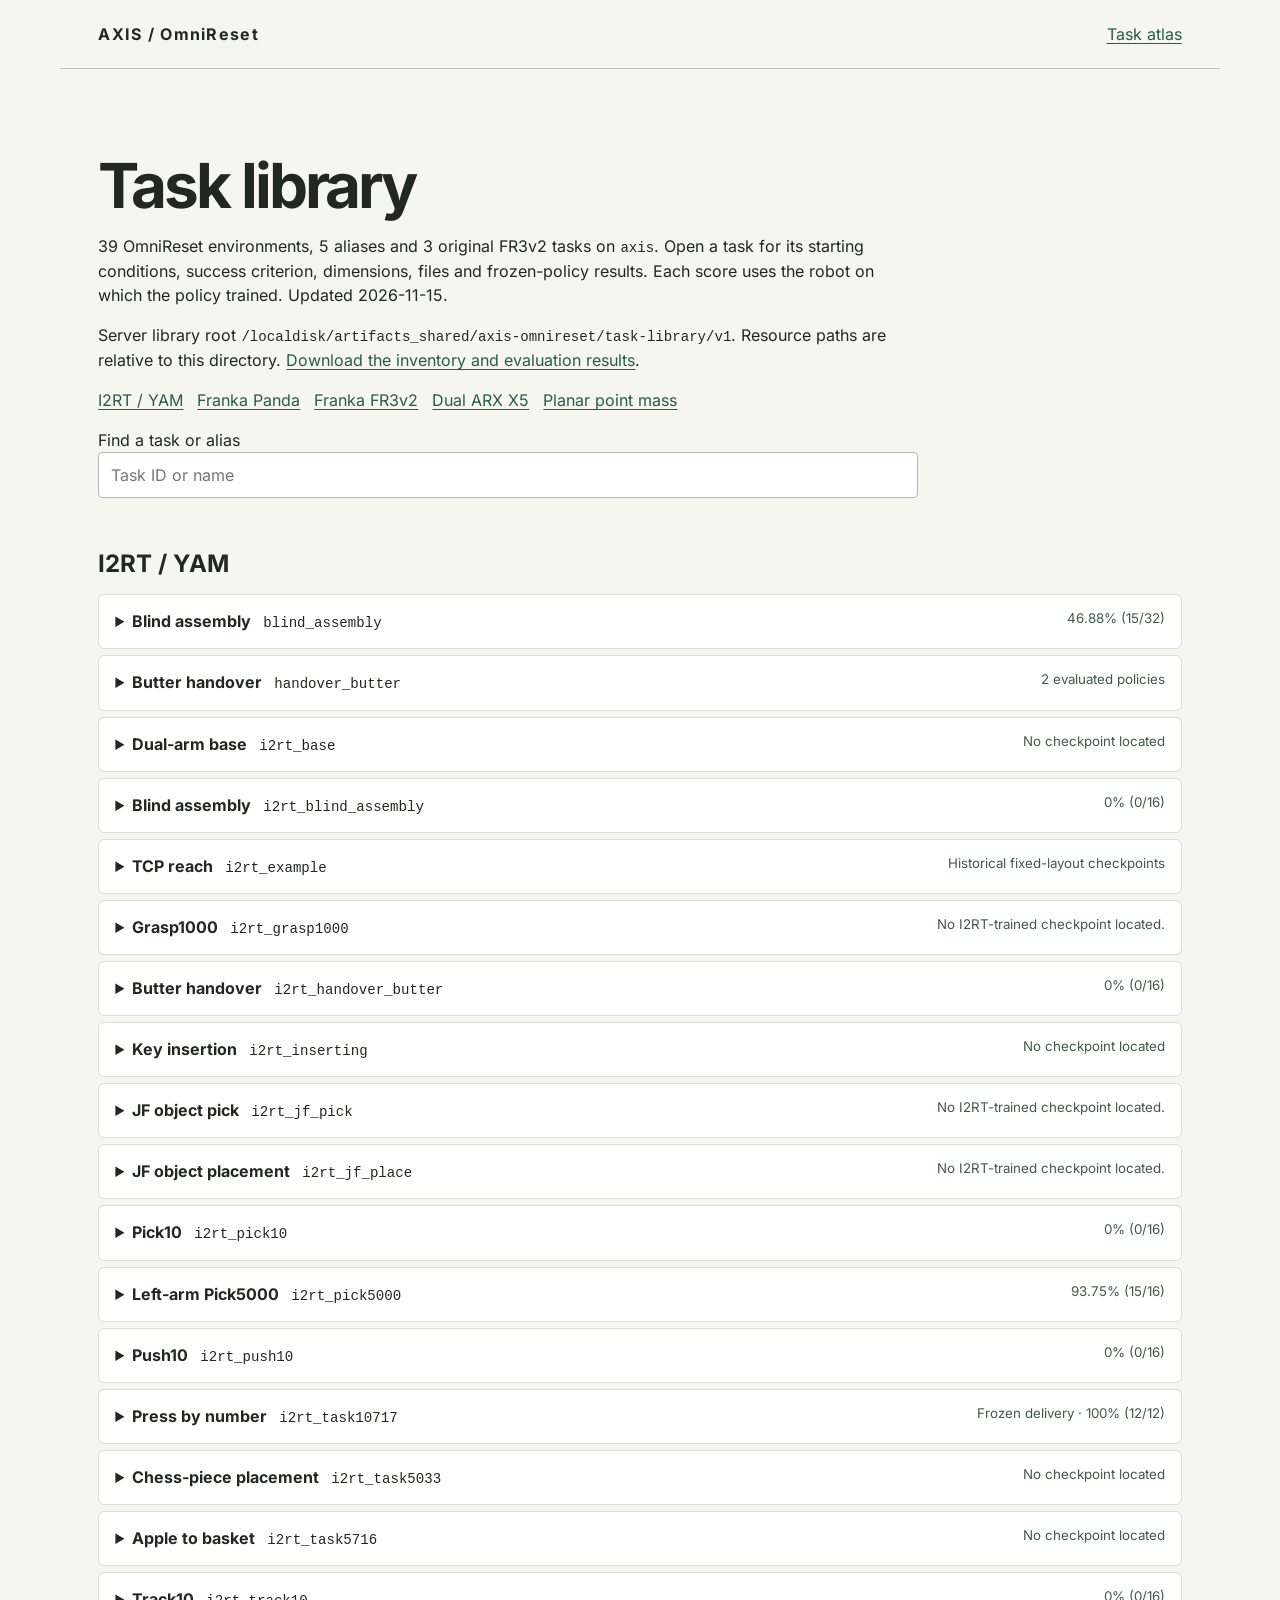
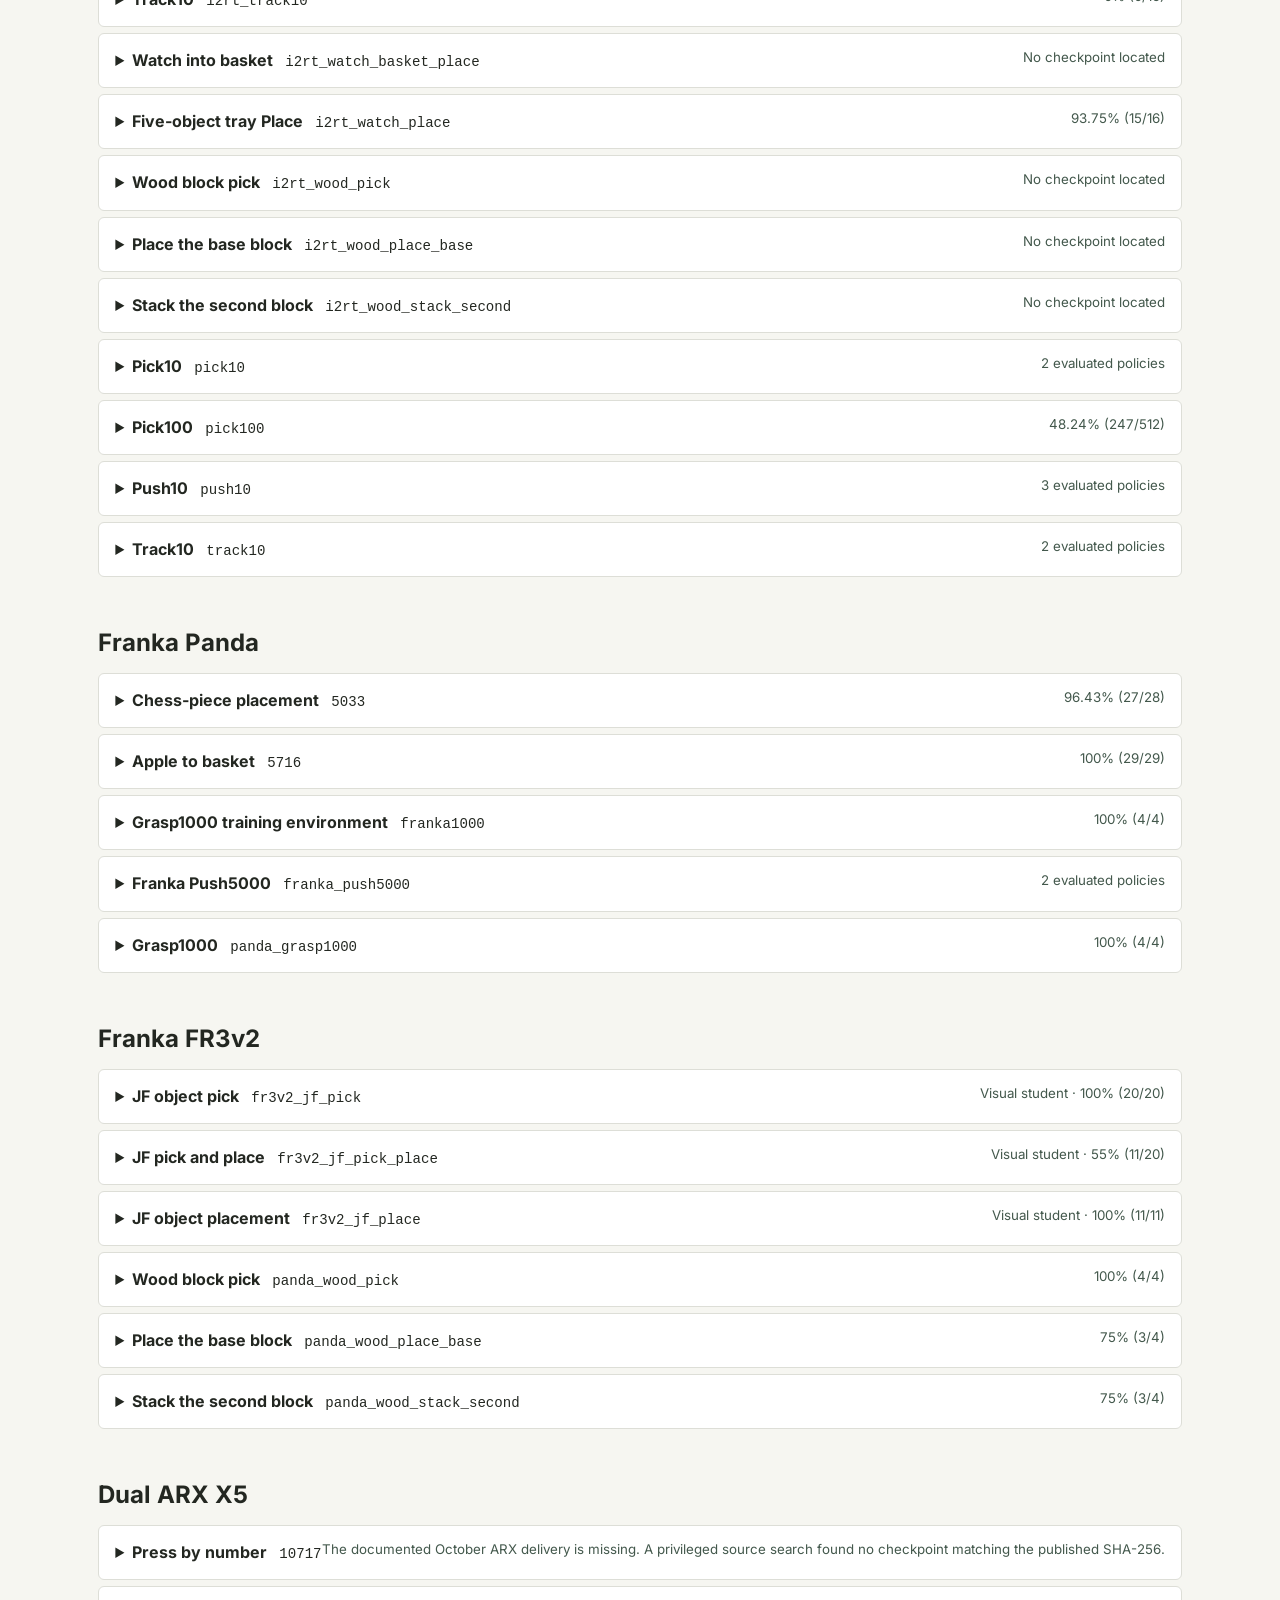
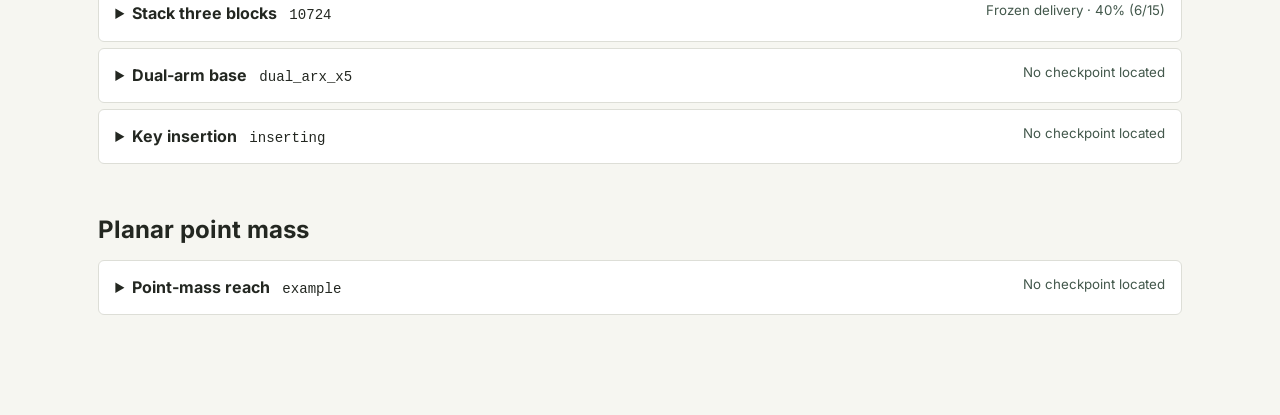
==== commit 03d76da7: "Show policy scores only on matching robots and add native FR3v2 tasks" ====
--- a/library.html
+++ b/library.html
@@ -1,5 +1,5 @@
 <!doctype html><html lang="en"><head><meta charset="utf-8"><meta name="viewport" content="width=device-width, initial-scale=1"><title>Task library and expert evaluations · Axis OmniReset</title><style>*{box-sizing:border-box}html{scroll-behavior:smooth}body{font:16px/1.5 Inter,Arial,sans-serif;color:#232721;background:#f6f6f1;margin:0}@font-face{font-family:Inter;src:url(assets/inter-latin.woff2)}header,main,footer{max-width:1160px;margin:auto;padding:22px clamp(16px,3vw,40px)}header{display:flex;align-items:center;justify-content:space-between;border-bottom:1px solid #bebfb7}header strong{letter-spacing:.08em}a{color:#255d49;text-underline-offset:.18em}h1{font-size:clamp(34px,5vw,62px);line-height:1.05;margin:1em 0 .25em;letter-spacing:-.05em}h2{margin:2em 0 .5em}p{max-width:82ch}nav{display:flex;gap:14px;flex-wrap:wrap}code{font-size:.88em;overflow-wrap:anywhere}details{scroll-margin-top:12px;background:#fff;border:1px solid #ddded7;border-radius:6px;margin:6px 0}details[open]{border-color:#759883}summary{cursor:pointer;padding:14px 16px}summary strong{margin-right:12px}summary small{float:right;color:#43584c}details>div{padding:0 18px 12px}dt{font-weight:650;margin-top:12px}dd{margin:2px 0}ul{padding-left:22px}li{margin:.25em 0}table{border-collapse:collapse;width:100%}td,th{text-align:left;border-bottom:1px solid #ddd;padding:7px 8px;vertical-align:top}input{width:100%;padding:10px 12px;font:inherit;border:1px solid #afb8ae;border-radius:4px}footer{margin-top:3em} @media(max-width:650px){summary small{float:none;display:block}td,th{padding:4px;font-size:14px}}</style></head><body><header><strong>AXIS / OmniReset</strong><a href="index.html">Task atlas</a></header><main><h1>Task library</h1>
-<p>39 environments and 5 aliases on <code>axis</code>. Open a task for its starting conditions, success criterion, dimensions, files and frozen-policy results. Updated 2026-11-15.</p>
+<p>39 OmniReset environments, 5 aliases and 3 original FR3v2 tasks on <code>axis</code>. Open a task for its starting conditions, success criterion, dimensions, files and frozen-policy results. Each score uses the robot on which the policy trained. Updated 2026-11-15.</p>
 <p>Server library root <code>/localdisk/artifacts_shared/axis-omnireset/task-library/v1</code>. Resource paths are relative to this directory. <a href="task-library.json">Download the inventory and evaluation results</a>.</p>
 <nav aria-label="Embodiments"><a href="#group-0">I2RT / YAM</a><a href="#group-1">Franka Panda</a><a href="#group-2">Franka FR3v2</a><a href="#group-3">Dual ARX X5</a><a href="#group-4">Planar point mass</a></nav><p><label for="filter">Find a task or alias</label><input type="search" id="filter" placeholder="Task ID or name"></p>
 <section id="group-0"><h2>I2RT / YAM</h2>
@@ -88,18 +88,16 @@
 <dt>Trajectories and replay</dt><dd>No released resource located.</dd>
 <dt>Reset banks</dt><dd>No released resource located.</dd>
 </dl></div></details>
-<details id="i2rt_grasp1000" data-aliases="" data-search="i2rt_grasp1000 grasp1000"><summary><strong>Grasp1000</strong><code>i2rt_grasp1000</code><small>0% (0/4)</small></summary><div><dl>
+<details id="i2rt_grasp1000" data-aliases="" data-search="i2rt_grasp1000 grasp1000"><summary><strong>Grasp1000</strong><code>i2rt_grasp1000</code><small>No I2RT-trained checkpoint located.</small></summary><div><dl>
 <dt>Start</dt><dd>Shared robot and grasp population with fixed home and sampled object pose.</dd>
 <dt>Success</dt><dd>Hold the object with both fingertips and maintain 5 cm of bottom clearance above the table for nine controls.</dd>
 <dt>Observation / action</dt><dd>1039 / 14 · 15 Hz control · 150 Hz physics · 10 substeps</dd>
-<dt>Expert availability</dt><dd>Frozen weights on axis</dd>
+<dt>Expert availability</dt><dd>No I2RT-trained checkpoint located.</dd>
+<dt>Original robot task</dt><dd><a href="#franka1000">Grasp1000 training environment · <code>franka1000</code></a></dd>
 <dt>Server directory</dt><dd><code>by-task/i2rt_grasp1000/</code></dd></dl>
-<table><caption>Frozen-policy evaluations on axis</caption><thead><tr><th>Policy or configuration</th><th>Success</th><th>Protocol</th></tr></thead><tbody>
-<tr><td>i2rt_grasp1000</td><td>0% (0/4)</td><td>Frozen grasp actor on the shared I2RT tabletop with the Panda policy projection, four starts, seed 42. Code <code>e465d482</code>.</td></tr>
-</tbody></table>
 <dl>
 <dt>Assets</dt><dd><ul><li><code>packages/tabletop/provider.json</code></li><li><code>packages/grasp1000</code></li><li><code>packages/yam-geometry-20261106</code></li></ul></dd>
-<dt>Policy files</dt><dd><ul><li><code>packages/grasp1000/experts/franka1000_fixed_home_average_sysid20_v1/actor.pt</code></li></ul></dd>
+<dt>Policy files</dt><dd>No released resource located.</dd>
 <dt>Trajectories and replay</dt><dd>No released resource located.</dd>
 <dt>Reset banks</dt><dd>No released resource located.</dd>
 </dl></div></details>
@@ -123,6 +121,7 @@
 <dt>Success</dt><dd>Keep the key bottom more than 25 mm below the slot top and above the base minus 2 mm. XY error must be under 7 mm, tilt within 7°, and key-to-slot alignment within 30° for three consecutive controls.</dd>
 <dt>Observation / action</dt><dd>110 / 14 · 15 Hz control · 150 Hz physics · 10 substeps</dd>
 <dt>Expert availability</dt><dd>No checkpoint located</dd>
+<dt>Original robot task</dt><dd><a href="#inserting">Key insertion · <code>inserting</code></a></dd>
 <dt>Server directory</dt><dd><code>by-task/i2rt_inserting/</code></dd></dl>
 <dl>
 <dt>Assets</dt><dd><ul><li><code>packages/tabletop/provider.json</code></li><li><code>packages/tabletop/inserting</code></li><li><code>packages/yam-geometry-20261106</code></li></ul></dd>
@@ -130,74 +129,31 @@
 <dt>Trajectories and replay</dt><dd>No released resource located.</dd>
 <dt>Reset banks</dt><dd>No released resource located.</dd>
 </dl></div></details>
-<details id="i2rt_jf_pick" data-aliases="" data-search="i2rt_jf_pick jf object pick"><summary><strong>JF object pick</strong><code>i2rt_jf_pick</code><small>Five FR3v2 teachers and one visual student passed inference checks and ran in their original simulator. A registered I2RT policy adapter is unavailable.</small></summary><div><dl>
-<dt>Start</dt><dd>Randomized clutter layout with one of six target objects. Butter is the default.</dd>
+<details id="i2rt_jf_pick" data-aliases="" data-search="i2rt_jf_pick jf object pick"><summary><strong>JF object pick</strong><code>i2rt_jf_pick</code><small>No I2RT-trained checkpoint located.</small></summary><div><dl>
+<dt>Start</dt><dd>Open grippers on the shared desk. Sample target, container and clutter positions and yaw. Five groceries use a wicker basket. The sixth target is a marker with a box.</dd>
 <dt>Success</dt><dd>Lift the target center of mass by 5 cm. For 0.4 s, both fingertips of the same hand must exceed 0.001 N and other measured contacts must stay at or below that threshold.</dd>
 <dt>Observation / action</dt><dd>172 / 14 · 15 Hz control · 150 Hz physics · 10 substeps</dd>
-<dt>Expert availability</dt><dd>Five FR3v2 teachers and one visual student passed inference checks and ran in their original simulator. A registered I2RT policy adapter is unavailable.</dd>
+<dt>Expert availability</dt><dd>No I2RT-trained checkpoint located.</dd>
+<dt>Original robot task</dt><dd><a href="#fr3v2_jf_pick">JF object pick · <code>fr3v2_jf_pick</code></a></dd>
 <dt>Server directory</dt><dd><code>by-task/i2rt_jf_pick/</code></dd></dl>
-<table><caption>Original FR3v2 source evaluations</caption><thead><tr><th>Network</th><th>Success</th><th>Population</th></tr></thead><tbody>
-<tr><td>Pick teacher · 6671</td><td>99.51% (1,019/1,024)</td><td>Source FR3v2 teacher evaluation on this object.</td></tr>
-<tr><td>Pick teacher · 6672</td><td>99.22% (1,016/1,024)</td><td>Source FR3v2 teacher evaluation on this object.</td></tr>
-<tr><td>Pick teacher · 6673</td><td>99.12% (1,015/1,024)</td><td>Source FR3v2 teacher evaluation on this object.</td></tr>
-<tr><td>Pick teacher · 6674</td><td>100% (1,024/1,024)</td><td>Source FR3v2 teacher evaluation on this object.</td></tr>
-<tr><td>Pick teacher · 6675</td><td>99.41% (1,018/1,024)</td><td>Source FR3v2 teacher evaluation on this object.</td></tr>
-<tr><td>Pick student</td><td>98.44% (630/640)</td><td>FR3v2 visual Pick student, 128 episodes on each of five objects.</td></tr>
-</tbody></table>
-<table><caption>Fresh FR3v2 rollouts on axis2 · normal starts</caption><thead><tr><th>Object / policy</th><th>Pick</th><th>Place after handoff</th><th>Complete task</th></tr></thead><tbody>
-<tr><td>6671 · student</td><td>4/4</td><td>3/3</td><td>75% (3/4)</td></tr>
-<tr><td>6672 · student</td><td>4/4</td><td>3/3</td><td>75% (3/4)</td></tr>
-<tr><td>6673 · student</td><td>4/4</td><td>2/2</td><td>50% (2/4)</td></tr>
-<tr><td>6674 · student</td><td>4/4</td><td>1/1</td><td>25% (1/4)</td></tr>
-<tr><td>6675 · student</td><td>4/4</td><td>2/2</td><td>50% (2/4)</td></tr>
-<tr><td>6671 · teacher</td><td>4/4</td><td>2/2</td><td>50% (2/4)</td></tr>
-<tr><td>6672 · teacher</td><td>4/4</td><td>3/4</td><td>75% (3/4)</td></tr>
-<tr><td>6673 · teacher</td><td>4/4</td><td>3/3</td><td>75% (3/4)</td></tr>
-<tr><td>6674 · teacher</td><td>4/4</td><td>No valid handoffs</td><td>0% (0/4)</td></tr>
-<tr><td>6674 · teacher</td><td>8/8</td><td>4/4</td><td>50% (4/8)</td></tr>
-<tr><td>6675 · teacher</td><td>4/4</td><td>3/3</td><td>75% (3/4)</td></tr>
-</tbody></table>
-<p>Object 6674 has a second teacher batch of eight after the first four yielded no valid Place handoffs. Both batches count toward end-to-end results.</p>
-<dl>
-<dt>Assets</dt><dd><ul><li><code>packages/tabletop/provider.json</code></li><li><code>packages/jf</code></li><li><code>packages/yam-geometry-20261106</code></li><li><code>central/store/jf-source/my_manipgen/runs/six_task_sysid_20261028</code></li><li><code>central/store/jf-source/a100_sim_migration_20261024/butter_r75_allclutter_20261021_v1/project/artifacts</code></li></ul></dd>
-<dt>Policy files</dt><dd><ul><li><code>central/store/jf/models/pick_teacher</code></li><li><code>central/store/jf/models/pick_student</code></li></ul></dd>
-<dt>Trajectories and replay</dt><dd>No released resource located.</dd>
-<dt>Reset banks</dt><dd><ul><li><code>central/store/jf-source/a100_sim_migration_20261024/butter_r75_allclutter_20261021_v1/reset_data</code></li></ul></dd>
-</dl></div></details>
-<details id="i2rt_jf_place" data-aliases="" data-search="i2rt_jf_place jf object placement"><summary><strong>JF object placement</strong><code>i2rt_jf_place</code><small>Five FR3v2 teachers and one visual student passed inference checks and ran in their original simulator. A registered I2RT policy adapter is unavailable.</small></summary><div><dl>
-<dt>Start</dt><dd>Target starts on the table among clutter. Five groceries use a basket. The marker uses a box.</dd>
-<dt>Success</dt><dd>Grasp, carry and release inside the container with all fingers clear. Meet container tilt and contact checks and stabilize for two 0.2 s intervals within 2 mm and 0.05 rad.</dd>
+<dl>
+<dt>Assets</dt><dd><ul><li><code>packages/tabletop/provider.json</code></li><li><code>packages/jf</code></li><li><code>packages/yam-geometry-20261106</code></li></ul></dd>
+<dt>Policy files</dt><dd>No released resource located.</dd>
+<dt>Trajectories and replay</dt><dd>No released resource located.</dd>
+<dt>Reset banks</dt><dd>No released resource located.</dd>
+</dl></div></details>
+<details id="i2rt_jf_place" data-aliases="" data-search="i2rt_jf_place jf object placement"><summary><strong>JF object placement</strong><code>i2rt_jf_place</code><small>No I2RT-trained checkpoint located.</small></summary><div><dl>
+<dt>Start</dt><dd>Target on the shared desk at reset with randomized positions and yaw. Five groceries use a wicker basket. The sixth target is a marker with a box.</dd>
+<dt>Success</dt><dd>Grasp the target, carry and release it inside its container. Container tilt must be at most 30 degrees. The object must pass the container contact check, the grasping hand must command opening and all four fingers must be clear. Pose change must stay at or below 2 mm and 0.05 rad per 0.2 s interval for two successive intervals.</dd>
 <dt>Observation / action</dt><dd>172 / 14 · 15 Hz control · 150 Hz physics · 10 substeps</dd>
-<dt>Expert availability</dt><dd>Five FR3v2 teachers and one visual student passed inference checks and ran in their original simulator. A registered I2RT policy adapter is unavailable.</dd>
+<dt>Expert availability</dt><dd>No I2RT-trained checkpoint located.</dd>
+<dt>Original robot task</dt><dd><a href="#fr3v2_jf_place">JF object placement · <code>fr3v2_jf_place</code></a></dd>
 <dt>Server directory</dt><dd><code>by-task/i2rt_jf_place/</code></dd></dl>
-<table><caption>Original FR3v2 source evaluations</caption><thead><tr><th>Network</th><th>Success</th><th>Population</th></tr></thead><tbody>
-<tr><td>Place teacher · 6671</td><td>100% (496/496)</td><td>FR3v2 Place teacher on admitted handoffs in normal, perturbed, and teacher-prefix starts. Formal qualification.</td></tr>
-<tr><td>Place teacher · 6672</td><td>99.65% (572/574)</td><td>FR3v2 Place teacher on admitted handoffs in normal, perturbed, and teacher-prefix starts. Formal qualification.</td></tr>
-<tr><td>Place teacher · 6673</td><td>99.72% (357/358)</td><td>FR3v2 Place teacher on admitted handoffs in normal, perturbed, and teacher-prefix starts. Formal qualification.</td></tr>
-<tr><td>Place teacher · 6674</td><td>98.57% (69/70)</td><td>FR3v2 Place teacher on admitted handoffs in normal, perturbed, and teacher-prefix starts. Development selection.</td></tr>
-<tr><td>Place teacher · 6675</td><td>99.58% (479/481)</td><td>FR3v2 Place teacher on admitted handoffs in normal, perturbed, and teacher-prefix starts. Formal qualification.</td></tr>
-<tr><td>Place student</td><td>100% (282/282)</td><td>FR3v2 visual Place student, development set with valid pre-action handoffs.</td></tr>
-<tr><td>Place student</td><td>97.28% (465/478)</td><td>Expanded BBQ sauce cohort. Nine failed initializations excluded before student handoff.</td></tr>
-</tbody></table>
-<table><caption>Fresh FR3v2 rollouts on axis2 · normal starts</caption><thead><tr><th>Object / policy</th><th>Pick</th><th>Place after handoff</th><th>Complete task</th></tr></thead><tbody>
-<tr><td>6671 · student</td><td>4/4</td><td>3/3</td><td>75% (3/4)</td></tr>
-<tr><td>6672 · student</td><td>4/4</td><td>3/3</td><td>75% (3/4)</td></tr>
-<tr><td>6673 · student</td><td>4/4</td><td>2/2</td><td>50% (2/4)</td></tr>
-<tr><td>6674 · student</td><td>4/4</td><td>1/1</td><td>25% (1/4)</td></tr>
-<tr><td>6675 · student</td><td>4/4</td><td>2/2</td><td>50% (2/4)</td></tr>
-<tr><td>6671 · teacher</td><td>4/4</td><td>2/2</td><td>50% (2/4)</td></tr>
-<tr><td>6672 · teacher</td><td>4/4</td><td>3/4</td><td>75% (3/4)</td></tr>
-<tr><td>6673 · teacher</td><td>4/4</td><td>3/3</td><td>75% (3/4)</td></tr>
-<tr><td>6674 · teacher</td><td>4/4</td><td>No valid handoffs</td><td>0% (0/4)</td></tr>
-<tr><td>6674 · teacher</td><td>8/8</td><td>4/4</td><td>50% (4/8)</td></tr>
-<tr><td>6675 · teacher</td><td>4/4</td><td>3/3</td><td>75% (3/4)</td></tr>
-</tbody></table>
-<p>Object 6674 has a second teacher batch of eight after the first four yielded no valid Place handoffs. Both batches count toward end-to-end results.</p>
-<dl>
-<dt>Assets</dt><dd><ul><li><code>packages/tabletop/provider.json</code></li><li><code>packages/jf</code></li><li><code>packages/yam-geometry-20261106</code></li><li><code>central/store/jf-source/my_manipgen/runs/six_task_sysid_20261028</code></li><li><code>central/store/jf-source/a100_sim_migration_20261024/butter_r75_allclutter_20261021_v1/project/artifacts</code></li></ul></dd>
-<dt>Policy files</dt><dd><ul><li><code>central/store/jf/models/place_teacher</code></li><li><code>central/store/jf/models/place_student</code></li></ul></dd>
-<dt>Trajectories and replay</dt><dd>No released resource located.</dd>
-<dt>Reset banks</dt><dd><ul><li><code>central/store/jf-source/a100_sim_migration_20261024/butter_r75_allclutter_20261021_v1/reset_data</code></li></ul></dd>
+<dl>
+<dt>Assets</dt><dd><ul><li><code>packages/tabletop/provider.json</code></li><li><code>packages/jf</code></li><li><code>packages/yam-geometry-20261106</code></li></ul></dd>
+<dt>Policy files</dt><dd>No released resource located.</dd>
+<dt>Trajectories and replay</dt><dd>No released resource located.</dd>
+<dt>Reset banks</dt><dd>No released resource located.</dd>
 </dl></div></details>
 <details id="i2rt_pick10" data-aliases="" data-search="i2rt_pick10 pick10"><summary><strong>Pick10</strong><code>i2rt_pick10</code><small>0% (0/16)</small></summary><div><dl>
 <dt>Start</dt><dd>Shared home and selected object layout. Default cube_2. Optional reference starts.</dd>
@@ -258,6 +214,7 @@
 <dt>Success</dt><dd>Read the two digits. Press and release the first red button the indicated number of times, confirm on blue, repeat for the second red button, confirm on blue, then return both hands home.</dd>
 <dt>Observation / action</dt><dd>172 / 14 · 15 Hz control · 150 Hz physics · 10 substeps</dd>
 <dt>Expert availability</dt><dd>Approved I2RT Press actor, normalization, four-call controller, native button assets and replay evidence, plus a historical fixed-layout checkpoint.</dd>
+<dt>Original robot task</dt><dd><a href="#10717">Press by number · <code>10717</code></a></dd>
 <dt>Server directory</dt><dd><code>by-task/i2rt_task10717/</code></dd></dl>
 <table><caption>Frozen-policy evaluations on axis</caption><thead><tr><th>Policy or configuration</th><th>Success</th><th>Protocol</th></tr></thead><tbody>
 <tr><td>Approved I2RT v20 four-call Press controller</td><td>100% (12/12)</td><td>Four official digit requests from each of three source seeds, on the fixed I2RT button layout. The full task begins from the default robot pose, closes both grippers, executes all four skills and returns home. The original RoboDojo rules sample at 25 Hz over 28 seconds. Code <code>frozen v20 I2RT delivery</code>.</td></tr>
@@ -279,6 +236,7 @@
 <dt>Success</dt><dd>Lift the piece 5 cm with bilateral contact. Move it at least 15 mm horizontally, then open the gripper and leave it supported in the goal region relative to the figurine.</dd>
 <dt>Observation / action</dt><dd>163 / 14 · 15 Hz control · 150 Hz physics · 10 substeps</dd>
 <dt>Expert availability</dt><dd>No checkpoint located</dd>
+<dt>Original robot task</dt><dd><a href="#5033">Chess-piece placement · <code>5033</code></a></dd>
 <dt>Server directory</dt><dd><code>by-task/i2rt_task5033/</code></dd></dl>
 <dl>
 <dt>Assets</dt><dd><ul><li><code>packages/tabletop/provider.json</code></li><li><code>packages/tabletop/task5033</code></li><li><code>packages/robot-interface</code></li><li><code>packages/yam-geometry-20261106</code></li></ul></dd>
@@ -291,6 +249,7 @@
 <dt>Success</dt><dd>Move the apple at least 18 mm horizontally into the basket’s local goal region. The basket must be within 30° of upright, the fingers open, and the apple in contact with the basket.</dd>
 <dt>Observation / action</dt><dd>174 / 14 · 15 Hz control · 150 Hz physics · 10 substeps</dd>
 <dt>Expert availability</dt><dd>No checkpoint located</dd>
+<dt>Original robot task</dt><dd><a href="#5716">Apple to basket · <code>5716</code></a></dd>
 <dt>Server directory</dt><dd><code>by-task/i2rt_task5716/</code></dd></dl>
 <dl>
 <dt>Assets</dt><dd><ul><li><code>packages/tabletop/provider.json</code></li><li><code>packages/tabletop/task5716</code></li><li><code>packages/robot-interface</code></li><li><code>packages/yam-geometry-20261106</code></li></ul></dd>
@@ -345,6 +304,7 @@
 <dt>Success</dt><dd>Acquire it with bilateral contact and maintain ≥30 mm bottom clearance for 0.30 s.</dd>
 <dt>Observation / action</dt><dd>130 / 14 · 15 Hz control · 150 Hz physics · 10 substeps</dd>
 <dt>Expert availability</dt><dd>No checkpoint located</dd>
+<dt>Original robot task</dt><dd><a href="#panda_wood_pick">Wood block pick · <code>panda_wood_pick</code></a></dd>
 <dt>Server directory</dt><dd><code>by-task/i2rt_wood_pick/</code></dd></dl>
 <dl>
 <dt>Assets</dt><dd><ul><li><code>packages/tabletop/provider.json</code></li><li><code>packages/wood</code></li><li><code>packages/robot-interface</code></li><li><code>packages/yam-geometry-20261106</code></li></ul></dd>
@@ -357,6 +317,7 @@
 <dt>Success</dt><dd>Release at the tower target and withdraw. Keep the upright supported cube within 5 mm of target for 0.50 s.</dd>
 <dt>Observation / action</dt><dd>130 / 14 · 15 Hz control · 150 Hz physics · 10 substeps</dd>
 <dt>Expert availability</dt><dd>No checkpoint located</dd>
+<dt>Original robot task</dt><dd><a href="#panda_wood_place_base">Place the base block · <code>panda_wood_place_base</code></a></dd>
 <dt>Server directory</dt><dd><code>by-task/i2rt_wood_place_base/</code></dd></dl>
 <dl>
 <dt>Assets</dt><dd><ul><li><code>packages/tabletop/provider.json</code></li><li><code>packages/wood</code></li><li><code>packages/robot-interface</code></li><li><code>packages/yam-geometry-20261106</code></li></ul></dd>
@@ -369,6 +330,7 @@
 <dt>Success</dt><dd>Release on the base and withdraw. Maintain ≤3 mm center offset, ≥80% overlap and a stable tower for 1 s.</dd>
 <dt>Observation / action</dt><dd>130 / 14 · 15 Hz control · 150 Hz physics · 10 substeps</dd>
 <dt>Expert availability</dt><dd>No checkpoint located</dd>
+<dt>Original robot task</dt><dd><a href="#panda_wood_stack_second">Stack the second block · <code>panda_wood_stack_second</code></a></dd>
 <dt>Server directory</dt><dd><code>by-task/i2rt_wood_stack_second/</code></dd></dl>
 <dl>
 <dt>Assets</dt><dd><ul><li><code>packages/tabletop/provider.json</code></li><li><code>packages/wood</code></li><li><code>packages/robot-interface</code></li><li><code>packages/yam-geometry-20261106</code></li></ul></dd>
@@ -459,6 +421,7 @@
 <dt>Success</dt><dd>Lift the piece 5 cm with bilateral contact. Move it at least 15 mm horizontally, then open the gripper and leave it supported in the goal region relative to the figurine.</dd>
 <dt>Observation / action</dt><dd>105 / 7 · 24 Hz control · 120 Hz physics · 5 substeps</dd>
 <dt>Expert availability</dt><dd>Frozen weights on axis</dd>
+<dt>I2RT versions</dt><dd><a href="#i2rt_task5033">Chess-piece placement · <code>i2rt_task5033</code></a></dd>
 <dt>Server directory</dt><dd><code>by-task/5033/</code></dd></dl>
 <table><caption>Frozen-policy evaluations on axis</caption><thead><tr><th>Policy or configuration</th><th>Success</th><th>Protocol</th></tr></thead><tbody>
 <tr><td>5033</td><td>96.43% (27/28)</td><td>First complete episode on each initially admitted native curriculum slot, deterministic RSL-RL inference. Code <code>e465d482</code>.</td></tr>
@@ -475,6 +438,7 @@
 <dt>Success</dt><dd>Move the apple at least 18 mm horizontally into the basket’s local goal region. The basket must be within 30° of upright, the fingers open, and the apple in contact with the basket.</dd>
 <dt>Observation / action</dt><dd>116 / 7 · 24 Hz control · 120 Hz physics · 5 substeps</dd>
 <dt>Expert availability</dt><dd>Frozen weights on axis</dd>
+<dt>I2RT versions</dt><dd><a href="#i2rt_task5716">Apple to basket · <code>i2rt_task5716</code></a></dd>
 <dt>Server directory</dt><dd><code>by-task/5716/</code></dd></dl>
 <table><caption>Frozen-policy evaluations on axis</caption><thead><tr><th>Policy or configuration</th><th>Success</th><th>Protocol</th></tr></thead><tbody>
 <tr><td>5716</td><td>100% (29/29)</td><td>First complete episode on each initially admitted native curriculum slot, deterministic RSL-RL inference. Code <code>e465d482</code>.</td></tr>
@@ -490,6 +454,7 @@
 <dt>Success</dt><dd>Hold the object with both fingertips and maintain 5 cm of bottom clearance above the table for nine controls.</dd>
 <dt>Observation / action</dt><dd>981 / 7 · 20 Hz control · 120 Hz physics · 6 substeps</dd>
 <dt>Expert availability</dt><dd>Frozen weights on axis</dd>
+<dt>I2RT versions</dt><dd><a href="#i2rt_grasp1000">Grasp1000 · <code>i2rt_grasp1000</code></a></dd>
 <dt>Server directory</dt><dd><code>by-task/franka1000/</code></dd></dl>
 <table><caption>Frozen-policy evaluations on axis</caption><thead><tr><th>Policy or configuration</th><th>Success</th><th>Protocol</th></tr></thead><tbody>
 <tr><td>franka1000</td><td>100% (4/4)</td><td>Deterministic delivered Panda actor, four fixed-home native slots, seed 42. Code <code>e465d482</code>.</td></tr>
@@ -533,12 +498,83 @@
 </dl></div></details>
 </section>
 <section id="group-2"><h2>Franka FR3v2</h2>
+<details id="fr3v2_jf_pick" data-aliases="" data-search="fr3v2_jf_pick jf object pick"><summary><strong>JF object pick</strong><code>fr3v2_jf_pick</code><small>Visual student · 100% (20/20)</small></summary><div><dl>
+<dt>Start</dt><dd>From randomized object, basket and clutter poses, the arm starts open at home. A global-depth planner brings it to the local Pick entry.</dd>
+<dt>Success</dt><dd>From the Pick-entry baseline, lift the target center of mass at least 3 cm. Both fingertips must each exert more than 0.001 N and every other measured contact must stay at or below 0.001 N for 48 consecutive 120 Hz physics ticks (0.4 s).</dd>
+<dt>Observation / action</dt><dd>1033 / 7 · 5 Hz policy · 120 Hz physics · 24 substeps</dd>
+<dt>Visual student input</dt><dd>26 proprioceptive values and three 84 × 84 wrist channels (current depth, initial depth and initial target mask). The mask identifies the object for Pick and the container for Place.</dd>
+<dt>Objects</dt><dd>Five released grocery policies cover butter, orange juice, chocolate pudding, barbecue sauce and tomato sauce with a wicker basket. The source also has a marker and box configuration (6703) with no retained expert.</dd>
+<dt>Runtime</dt><dd>Source simulator on axis2 via evaluate_jf.py fr3v2_jf_pick</dd>
+<dt>Expert availability</dt><dd>Five object-specific state teachers and one shared visual student.</dd>
+<dt>I2RT versions</dt><dd><a href="#i2rt_jf_pick">JF object pick · <code>i2rt_jf_pick</code></a></dd>
+<dt>Related FR3v2 tasks</dt><dd><a href="#fr3v2_jf_place">JF object placement · <code>fr3v2_jf_place</code></a>, <a href="#fr3v2_jf_pick_place">JF pick and place · <code>fr3v2_jf_pick_place</code></a></dd>
+<dt>Server directory</dt><dd><code>by-task/fr3v2_jf_pick/</code></dd></dl>
+<h3>Frozen FR3v2 evaluations</h3><p>Normal starts on axis2, scored over Pick entries.</p><p><strong>Student</strong> · 100% (20/20)</p><p><strong>Teacher</strong> · 100% (28/28)</p><table><caption>Object-level results</caption><thead><tr><th>Object</th><th>Policy</th><th>Seed</th><th>Success</th></tr></thead><tbody><tr><td>Butter (6671)</td><td>student</td><td>2311006713</td><td>100% (4/4)</td></tr><tr><td>Orange juice (6672)</td><td>student</td><td>2311006714</td><td>100% (4/4)</td></tr><tr><td>Chocolate pudding (6673)</td><td>student</td><td>2311006715</td><td>100% (4/4)</td></tr><tr><td>Barbecue sauce (6674)</td><td>student</td><td>2311006716</td><td>100% (4/4)</td></tr><tr><td>Tomato sauce (6675)</td><td>student</td><td>2311006717</td><td>100% (4/4)</td></tr><tr><td>Butter (6671)</td><td>teacher</td><td>2311006713</td><td>100% (4/4)</td></tr><tr><td>Orange juice (6672)</td><td>teacher</td><td>2311006714</td><td>100% (4/4)</td></tr><tr><td>Chocolate pudding (6673)</td><td>teacher</td><td>2311006715</td><td>100% (4/4)</td></tr><tr><td>Barbecue sauce (6674)</td><td>teacher</td><td>2311006716</td><td>100% (4/4)</td></tr><tr><td>Barbecue sauce (6674)</td><td>teacher</td><td>2311007716</td><td>100% (8/8)</td></tr><tr><td>Tomato sauce (6675)</td><td>teacher</td><td>2311006717</td><td>100% (4/4)</td></tr></tbody></table><p>The barbecue sauce teacher had a second batch of eight after the first four starts yielded no valid Place handoffs. Both batches are shown.</p>
+<table><caption>Original FR3v2 source evaluations</caption><thead><tr><th>Network</th><th>Success</th><th>Population</th></tr></thead><tbody>
+<tr><td>Pick teacher · 6671</td><td>99.51% (1,019/1,024)</td><td>Source FR3v2 teacher evaluation on this object.</td></tr>
+<tr><td>Pick teacher · 6672</td><td>99.22% (1,016/1,024)</td><td>Source FR3v2 teacher evaluation on this object.</td></tr>
+<tr><td>Pick teacher · 6673</td><td>99.12% (1,015/1,024)</td><td>Source FR3v2 teacher evaluation on this object.</td></tr>
+<tr><td>Pick teacher · 6674</td><td>100% (1,024/1,024)</td><td>Source FR3v2 teacher evaluation on this object.</td></tr>
+<tr><td>Pick teacher · 6675</td><td>99.41% (1,018/1,024)</td><td>Source FR3v2 teacher evaluation on this object.</td></tr>
+<tr><td>Pick student</td><td>98.44% (630/640)</td><td>FR3v2 visual Pick student, 128 episodes on each of five objects.</td></tr>
+</tbody></table>
+<dl>
+<dt>Assets</dt><dd><ul><li><code>central/store/jf-source/my_manipgen/runs/six_task_sysid_20261028</code></li><li><code>central/store/jf-source/a100_sim_migration_20261024/butter_r75_allclutter_20261021_v1/project/artifacts</code></li><li><code>central/store/jf/runs/final_pick_place_20261106</code></li></ul></dd>
+<dt>Policy files</dt><dd><ul><li><code>central/store/jf/models/pick_teacher</code></li><li><code>central/store/jf/models/pick_student</code></li></ul></dd>
+<dt>Trajectories and replay</dt><dd>No released resource located.</dd>
+<dt>Reset banks</dt><dd><ul><li><code>central/store/jf-source/a100_sim_migration_20261024/butter_r75_allclutter_20261021_v1/reset_data</code></li></ul></dd>
+</dl></div></details>
+<details id="fr3v2_jf_pick_place" data-aliases="" data-search="fr3v2_jf_pick_place jf pick and place"><summary><strong>JF pick and place</strong><code>fr3v2_jf_pick_place</code><small>Visual student · 55% (11/20)</small></summary><div><dl>
+<dt>Start</dt><dd>One randomized home scene per episode, with an open gripper, a target, a basket and clutter. Global depth guides the approach and transport. The published normal-start cohort has four starts per grocery.</dd>
+<dt>Success</dt><dd>Complete Pick, carry the held object and complete Place in the same simulation episode. Failed grasps, transport failures and failed releases all count. The physical completion checker gates both stages.</dd>
+<dt>Observation / action</dt><dd>Pick 1,033 / Place 107 / 7 · 5 Hz policy · 120 Hz physics · 24 substeps</dd>
+<dt>Visual student input</dt><dd>26 proprioceptive values and three 84 × 84 wrist channels (current depth, initial depth and initial target mask). The mask identifies the object for Pick and the container for Place.</dd>
+<dt>Objects</dt><dd>Five released grocery policies cover butter, orange juice, chocolate pudding, barbecue sauce and tomato sauce with a wicker basket. The source also has a marker and box configuration (6703) with no retained expert.</dd>
+<dt>Runtime</dt><dd>Source simulator on axis2 via evaluate_jf.py fr3v2_jf_pick_place</dd>
+<dt>Expert availability</dt><dd>Five object-specific state teachers and one shared visual student for each stage.</dd>
+<dt>Related FR3v2 tasks</dt><dd><a href="#fr3v2_jf_pick">JF object pick · <code>fr3v2_jf_pick</code></a>, <a href="#fr3v2_jf_place">JF object placement · <code>fr3v2_jf_place</code></a></dd>
+<dt>Server directory</dt><dd><code>by-task/fr3v2_jf_pick_place/</code></dd></dl>
+<h3>Frozen FR3v2 evaluations</h3><p>Normal starts on axis2, scored over all home starts.</p><p><strong>Student</strong> · 55% (11/20)</p><p><strong>Teacher</strong> · 53.57% (15/28)</p><table><caption>Object-level results</caption><thead><tr><th>Object</th><th>Policy</th><th>Seed</th><th>Success</th></tr></thead><tbody><tr><td>Butter (6671)</td><td>student</td><td>2311006713</td><td>75% (3/4)</td></tr><tr><td>Orange juice (6672)</td><td>student</td><td>2311006714</td><td>75% (3/4)</td></tr><tr><td>Chocolate pudding (6673)</td><td>student</td><td>2311006715</td><td>50% (2/4)</td></tr><tr><td>Barbecue sauce (6674)</td><td>student</td><td>2311006716</td><td>25% (1/4)</td></tr><tr><td>Tomato sauce (6675)</td><td>student</td><td>2311006717</td><td>50% (2/4)</td></tr><tr><td>Butter (6671)</td><td>teacher</td><td>2311006713</td><td>50% (2/4)</td></tr><tr><td>Orange juice (6672)</td><td>teacher</td><td>2311006714</td><td>75% (3/4)</td></tr><tr><td>Chocolate pudding (6673)</td><td>teacher</td><td>2311006715</td><td>75% (3/4)</td></tr><tr><td>Barbecue sauce (6674)</td><td>teacher</td><td>2311006716</td><td>0% (0/4)</td></tr><tr><td>Barbecue sauce (6674)</td><td>teacher</td><td>2311007716</td><td>50% (4/8)</td></tr><tr><td>Tomato sauce (6675)</td><td>teacher</td><td>2311006717</td><td>75% (3/4)</td></tr></tbody></table><p>The barbecue sauce teacher had a second batch of eight after the first four starts yielded no valid Place handoffs. Both batches are shown.</p>
+<dl>
+<dt>Assets</dt><dd><ul><li><code>central/store/jf-source/my_manipgen/runs/six_task_sysid_20261028</code></li><li><code>central/store/jf-source/a100_sim_migration_20261024/butter_r75_allclutter_20261021_v1/project/artifacts</code></li><li><code>central/store/jf/runs/final_pick_place_20261106</code></li></ul></dd>
+<dt>Policy files</dt><dd><ul><li><code>central/store/jf/models/pick_teacher</code></li><li><code>central/store/jf/models/pick_student</code></li><li><code>central/store/jf/models/place_teacher</code></li><li><code>central/store/jf/models/place_student</code></li></ul></dd>
+<dt>Trajectories and replay</dt><dd>No released resource located.</dd>
+<dt>Reset banks</dt><dd><ul><li><code>central/store/jf-source/a100_sim_migration_20261024/butter_r75_allclutter_20261021_v1/reset_data</code></li></ul></dd>
+</dl></div></details>
+<details id="fr3v2_jf_place" data-aliases="" data-search="fr3v2_jf_place jf object placement"><summary><strong>JF object placement</strong><code>fr3v2_jf_place</code><small>Visual student · 100% (11/11)</small></summary><div><dl>
+<dt>Start</dt><dd>A Pick policy grasps and lifts the target. A camera-guided planner carries it toward the basket. Local Place starts only at a valid pre-action handoff. A drop before handoff is excluded. All subsequent failures count.</dd>
+<dt>Success</dt><dd>Release the object inside the upright container, satisfy the source placement/contact check, command the jaw open and clear both fingers. Three qualifying samples spaced 0.2 s apart must differ by at most 2 mm in position and 0.05 rad in orientation per interval.</dd>
+<dt>Observation / action</dt><dd>107 / 7 · 5 Hz policy · 120 Hz physics · 24 substeps</dd>
+<dt>Visual student input</dt><dd>26 proprioceptive values and three 84 × 84 wrist channels (current depth, initial depth and initial target mask). The mask identifies the object for Pick and the container for Place.</dd>
+<dt>Objects</dt><dd>Five released grocery policies cover butter, orange juice, chocolate pudding, barbecue sauce and tomato sauce with a wicker basket. The source also has a marker and box configuration (6703) with no retained expert.</dd>
+<dt>Runtime</dt><dd>Source simulator on axis2 via evaluate_jf.py fr3v2_jf_place</dd>
+<dt>Expert availability</dt><dd>Five object-specific state teachers and one shared visual student.</dd>
+<dt>I2RT versions</dt><dd><a href="#i2rt_jf_place">JF object placement · <code>i2rt_jf_place</code></a></dd>
+<dt>Related FR3v2 tasks</dt><dd><a href="#fr3v2_jf_pick">JF object pick · <code>fr3v2_jf_pick</code></a>, <a href="#fr3v2_jf_pick_place">JF pick and place · <code>fr3v2_jf_pick_place</code></a></dd>
+<dt>Server directory</dt><dd><code>by-task/fr3v2_jf_place/</code></dd></dl>
+<h3>Frozen FR3v2 evaluations</h3><p>Normal starts on axis2, scored over valid Place handoffs.</p><p><strong>Student</strong> · 100% (11/11)</p><p><strong>Teacher</strong> · 93.75% (15/16)</p><table><caption>Object-level results</caption><thead><tr><th>Object</th><th>Policy</th><th>Seed</th><th>Success</th></tr></thead><tbody><tr><td>Butter (6671)</td><td>student</td><td>2311006713</td><td>100% (3/3)</td></tr><tr><td>Orange juice (6672)</td><td>student</td><td>2311006714</td><td>100% (3/3)</td></tr><tr><td>Chocolate pudding (6673)</td><td>student</td><td>2311006715</td><td>100% (2/2)</td></tr><tr><td>Barbecue sauce (6674)</td><td>student</td><td>2311006716</td><td>100% (1/1)</td></tr><tr><td>Tomato sauce (6675)</td><td>student</td><td>2311006717</td><td>100% (2/2)</td></tr><tr><td>Butter (6671)</td><td>teacher</td><td>2311006713</td><td>100% (2/2)</td></tr><tr><td>Orange juice (6672)</td><td>teacher</td><td>2311006714</td><td>75% (3/4)</td></tr><tr><td>Chocolate pudding (6673)</td><td>teacher</td><td>2311006715</td><td>100% (3/3)</td></tr><tr><td>Barbecue sauce (6674)</td><td>teacher</td><td>2311006716</td><td>No valid handoffs</td></tr><tr><td>Barbecue sauce (6674)</td><td>teacher</td><td>2311007716</td><td>100% (4/4)</td></tr><tr><td>Tomato sauce (6675)</td><td>teacher</td><td>2311006717</td><td>100% (3/3)</td></tr></tbody></table><p>The barbecue sauce teacher had a second batch of eight after the first four starts yielded no valid Place handoffs. Both batches are shown.</p>
+<table><caption>Original FR3v2 source evaluations</caption><thead><tr><th>Network</th><th>Success</th><th>Population</th></tr></thead><tbody>
+<tr><td>Place teacher · 6671</td><td>100% (496/496)</td><td>FR3v2 Place teacher on admitted handoffs in normal, perturbed, and teacher-prefix starts. Formal qualification.</td></tr>
+<tr><td>Place teacher · 6672</td><td>99.65% (572/574)</td><td>FR3v2 Place teacher on admitted handoffs in normal, perturbed, and teacher-prefix starts. Formal qualification.</td></tr>
+<tr><td>Place teacher · 6673</td><td>99.72% (357/358)</td><td>FR3v2 Place teacher on admitted handoffs in normal, perturbed, and teacher-prefix starts. Formal qualification.</td></tr>
+<tr><td>Place teacher · 6674</td><td>98.57% (69/70)</td><td>FR3v2 Place teacher on admitted handoffs in normal, perturbed, and teacher-prefix starts. Development selection.</td></tr>
+<tr><td>Place teacher · 6675</td><td>99.58% (479/481)</td><td>FR3v2 Place teacher on admitted handoffs in normal, perturbed, and teacher-prefix starts. Formal qualification.</td></tr>
+<tr><td>Place student</td><td>100% (282/282)</td><td>FR3v2 visual Place student, development set with valid pre-action handoffs.</td></tr>
+<tr><td>Place student</td><td>97.28% (465/478)</td><td>Expanded BBQ sauce cohort. Nine failed initializations excluded before student handoff.</td></tr>
+</tbody></table>
+<dl>
+<dt>Assets</dt><dd><ul><li><code>central/store/jf-source/my_manipgen/runs/six_task_sysid_20261028</code></li><li><code>central/store/jf-source/a100_sim_migration_20261024/butter_r75_allclutter_20261021_v1/project/artifacts</code></li><li><code>central/store/jf/runs/final_pick_place_20261106</code></li></ul></dd>
+<dt>Policy files</dt><dd><ul><li><code>central/store/jf/models/place_teacher</code></li><li><code>central/store/jf/models/place_student</code></li></ul></dd>
+<dt>Trajectories and replay</dt><dd>No released resource located.</dd>
+<dt>Reset banks</dt><dd><ul><li><code>central/store/jf-source/a100_sim_migration_20261024/butter_r75_allclutter_20261021_v1/reset_data</code></li></ul></dd>
+</dl></div></details>
 <details id="panda_wood_pick" data-aliases="wood_pick" data-search="panda_wood_pick wood block pick wood_pick"><summary><strong>Wood block pick</strong><code>panda_wood_pick</code><small>100% (4/4)</small></summary><div><dl>
 <dt>Aliases</dt><dd>wood_pick</dd>
 <dt>Start</dt><dd>Role-specific physical reset bank. Designated 20 mm cube unheld.</dd>
 <dt>Success</dt><dd>Acquire it with bilateral contact and maintain ≥30 mm bottom clearance for 0.30 s.</dd>
 <dt>Observation / action</dt><dd>122 / 6 · Nominal 5 Hz decisions · 120 Hz physics · event-driven STOP intervals</dd>
 <dt>Expert availability</dt><dd>Frozen weights on axis</dd>
+<dt>I2RT versions</dt><dd><a href="#i2rt_wood_pick">Wood block pick · <code>i2rt_wood_pick</code></a></dd>
 <dt>Server directory</dt><dd><code>by-task/panda_wood_pick/</code></dd></dl>
 <table><caption>Frozen-policy evaluations on axis</caption><thead><tr><th>Policy or configuration</th><th>Success</th><th>Protocol</th></tr></thead><tbody>
 <tr><td>panda_wood_pick</td><td>100% (4/4)</td><td>Four sampled native FR3v2 wood reset-bank states, seed 42. Each admitted start ran to termination; action scheduling and STOP phases used the native wood binding. Code <code>e465d482</code>.</td></tr>
@@ -555,6 +591,7 @@
 <dt>Success</dt><dd>Release at the tower target and withdraw. Keep the upright supported cube within 5 mm of target for 0.50 s.</dd>
 <dt>Observation / action</dt><dd>122 / 6 · Nominal 5 Hz decisions · 120 Hz physics · event-driven STOP intervals</dd>
 <dt>Expert availability</dt><dd>Frozen weights on axis</dd>
+<dt>I2RT versions</dt><dd><a href="#i2rt_wood_place_base">Place the base block · <code>i2rt_wood_place_base</code></a></dd>
 <dt>Server directory</dt><dd><code>by-task/panda_wood_place_base/</code></dd></dl>
 <table><caption>Frozen-policy evaluations on axis</caption><thead><tr><th>Policy or configuration</th><th>Success</th><th>Protocol</th></tr></thead><tbody>
 <tr><td>panda_wood_place_base</td><td>75% (3/4)</td><td>Four sampled native FR3v2 wood reset-bank states, seed 42. Each admitted start ran to termination; action scheduling and STOP phases used the native wood binding. Code <code>e465d482</code>.</td></tr>
@@ -571,6 +608,7 @@
 <dt>Success</dt><dd>Release on the base and withdraw. Maintain ≤3 mm center offset, ≥80% overlap and a stable tower for 1 s.</dd>
 <dt>Observation / action</dt><dd>122 / 6 · Nominal 5 Hz decisions · 120 Hz physics · event-driven STOP intervals</dd>
 <dt>Expert availability</dt><dd>Frozen weights on axis</dd>
+<dt>I2RT versions</dt><dd><a href="#i2rt_wood_stack_second">Stack the second block · <code>i2rt_wood_stack_second</code></a></dd>
 <dt>Server directory</dt><dd><code>by-task/panda_wood_stack_second/</code></dd></dl>
 <table><caption>Frozen-policy evaluations on axis</caption><thead><tr><th>Policy or configuration</th><th>Success</th><th>Protocol</th></tr></thead><tbody>
 <tr><td>panda_wood_stack_second</td><td>75% (3/4)</td><td>Four sampled native FR3v2 wood reset-bank states, seed 42. Each admitted start ran to termination; action scheduling and STOP phases used the native wood binding. Code <code>e465d482</code>.</td></tr>
@@ -588,6 +626,7 @@
 <dt>Success</dt><dd>Read the two digits. Press and release the first red button the indicated number of times, confirm on blue, repeat for the second red button, confirm on blue, then return both hands home.</dd>
 <dt>Observation / action</dt><dd>114 / 12 · 25 Hz control · 250 Hz physics · 10 substeps</dd>
 <dt>Expert availability</dt><dd>The documented October ARX delivery is missing. A privileged source search found no checkpoint matching the published SHA-256.</dd>
+<dt>I2RT versions</dt><dd><a href="#i2rt_task10717">Press by number · <code>i2rt_task10717</code></a></dd>
 <dt>Server directory</dt><dd><code>by-task/10717/</code></dd></dl>
 <p><b>Archived source benchmarks</b></p><ul>
 <li>October ARX native policy · 96% (144/150) · Archived original ARX official cases. Actor unavailable for a fresh rollout.</li>
@@ -634,6 +673,7 @@
 <dt>Success</dt><dd>Keep the key bottom more than 25 mm below the slot top and above the base minus 2 mm. XY error must be under 7 mm, tilt within 7°, and key-to-slot alignment within 30° for three consecutive controls.</dd>
 <dt>Observation / action</dt><dd>52 / 14 · 15 Hz control · 150 Hz physics · 10 substeps</dd>
 <dt>Expert availability</dt><dd>No checkpoint located</dd>
+<dt>I2RT versions</dt><dd><a href="#i2rt_inserting">Key insertion · <code>i2rt_inserting</code></a></dd>
 <dt>Server directory</dt><dd><code>by-task/inserting/</code></dd></dl>
 <dl>
 <dt>Assets</dt><dd><ul><li><code>packages/key-insertion</code></li></ul></dd>
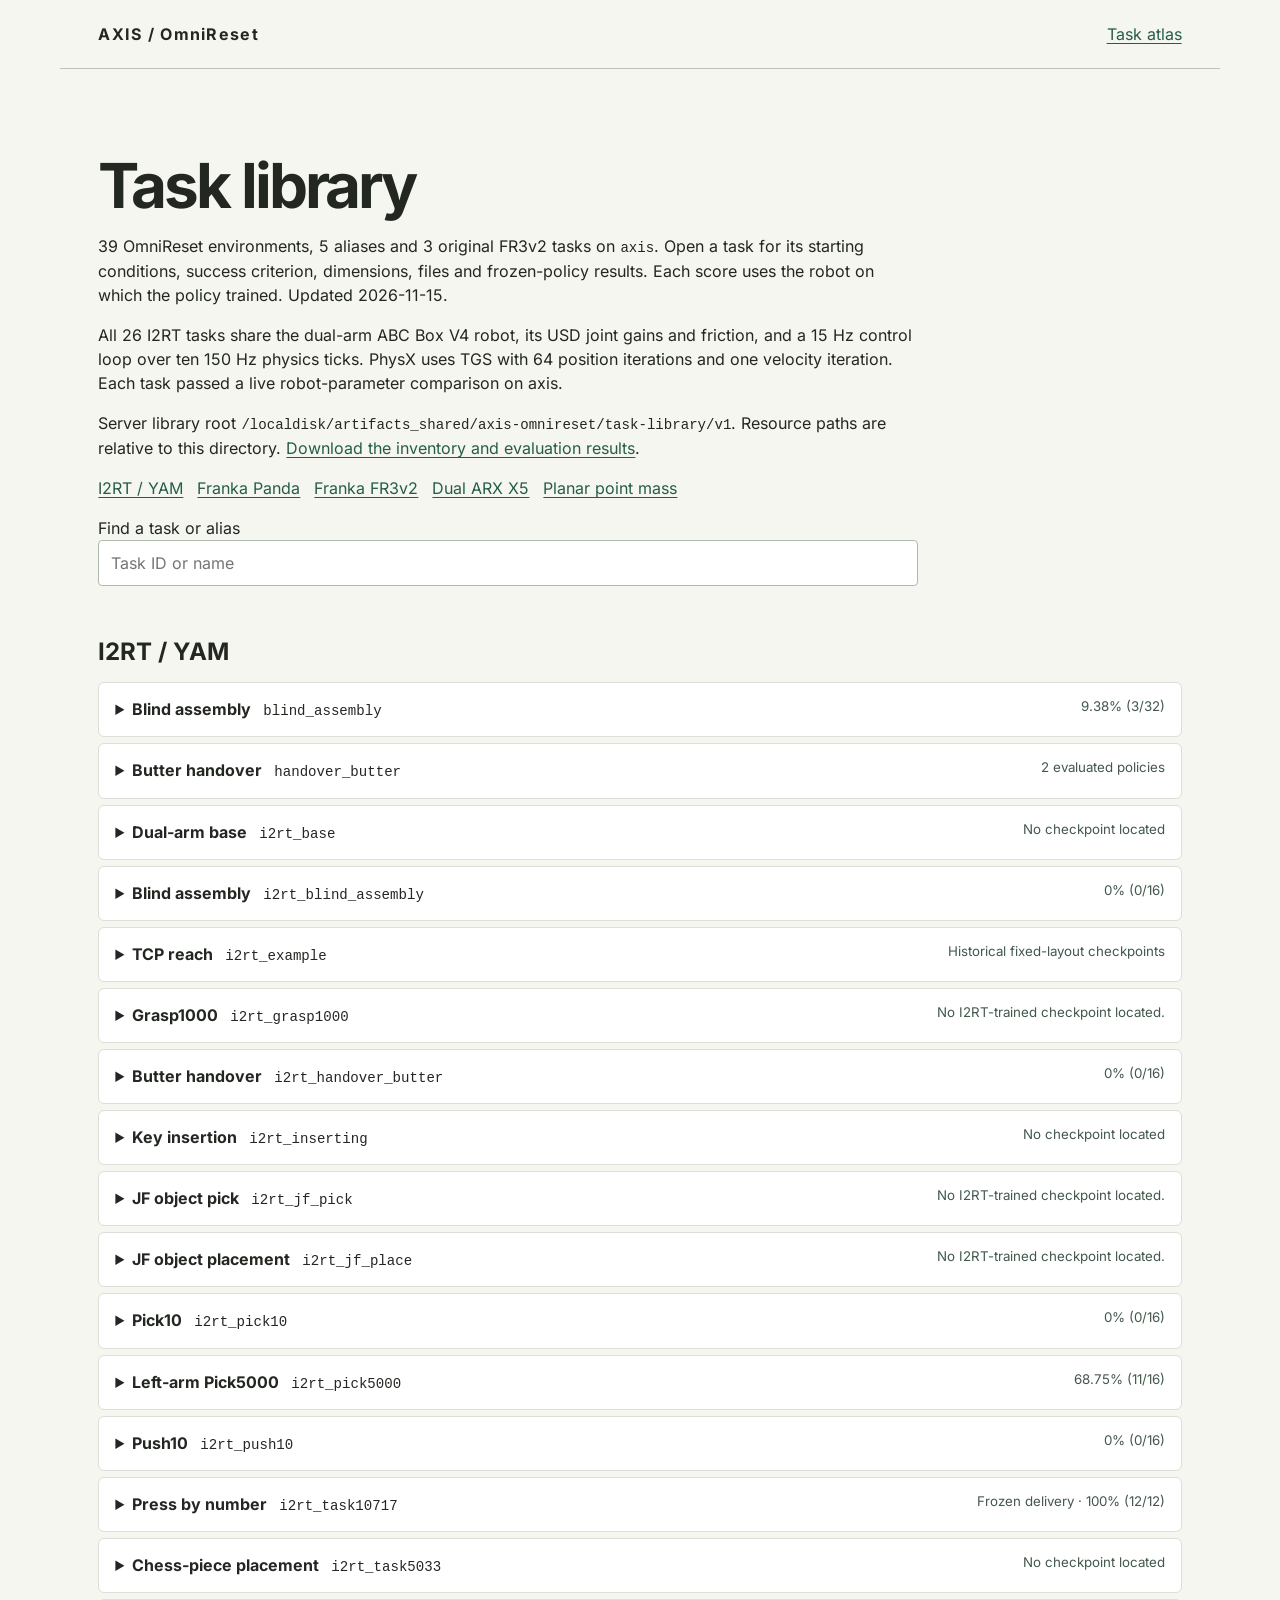
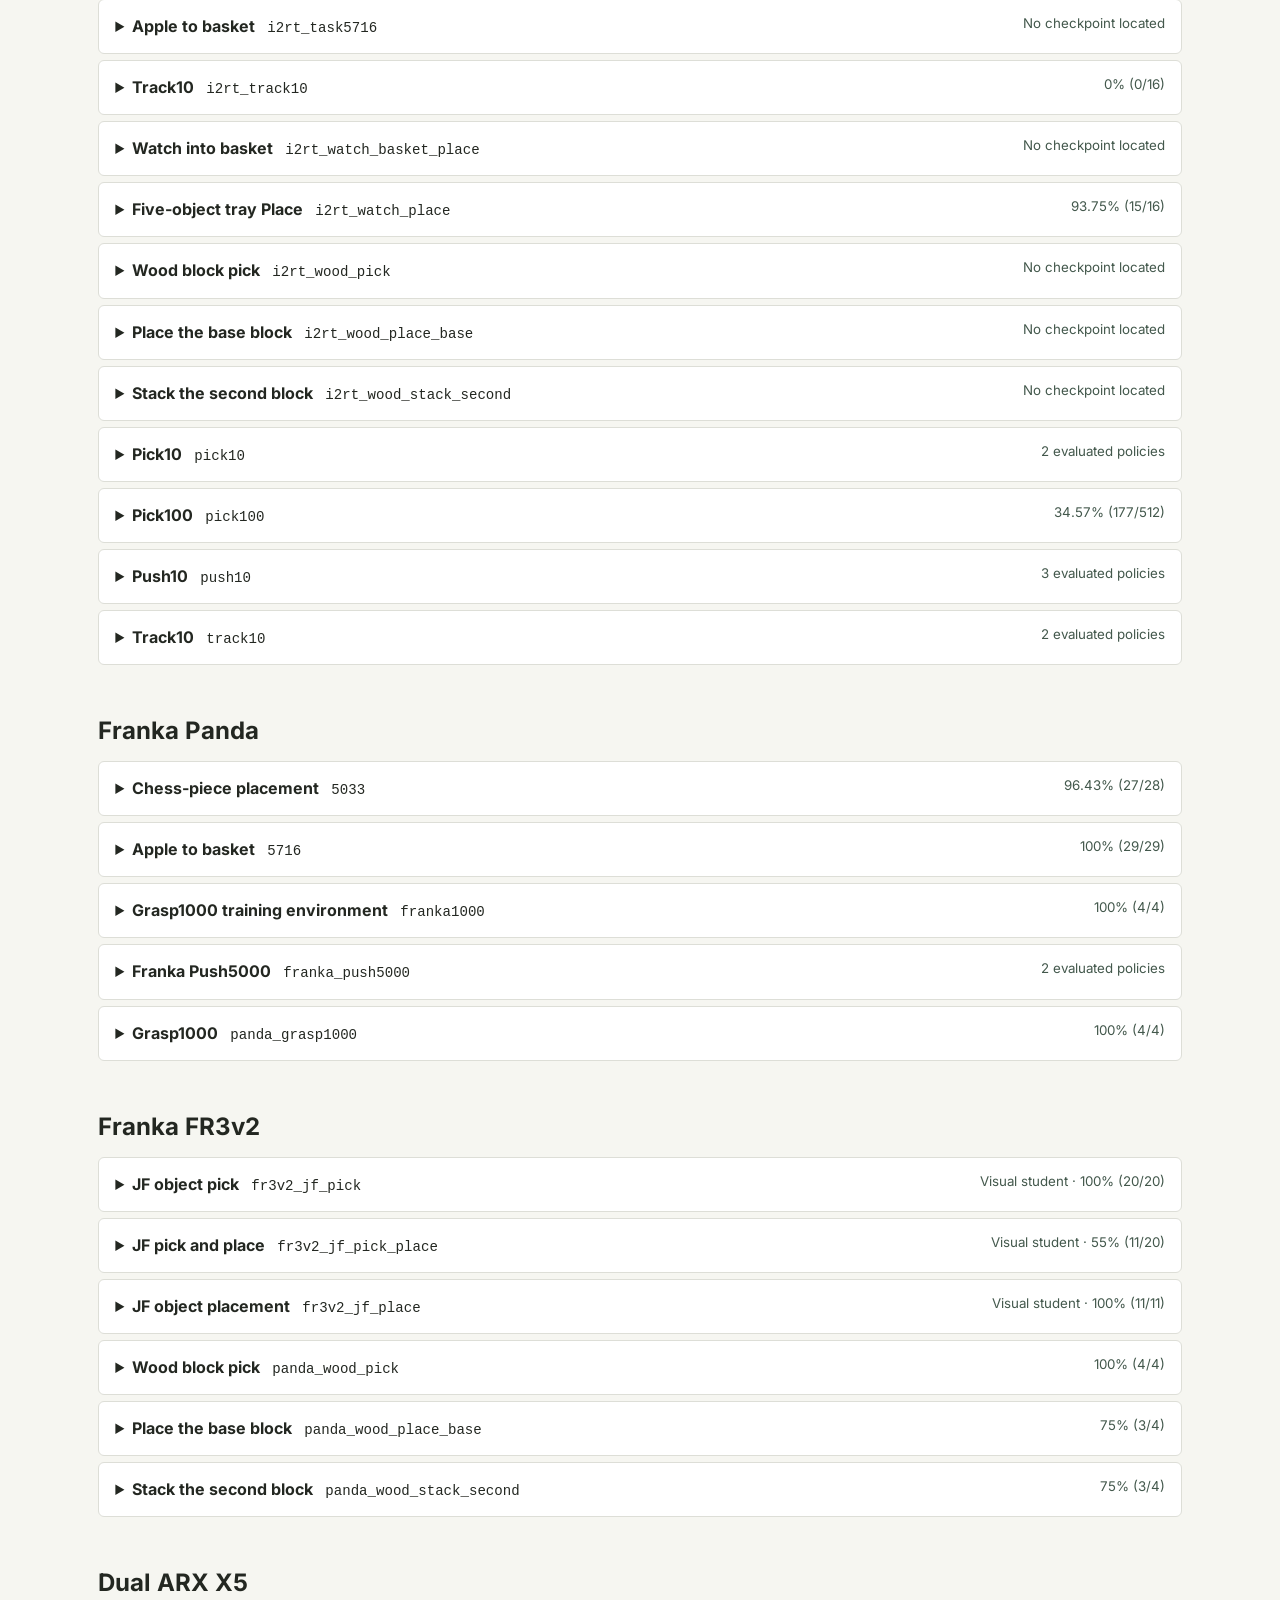
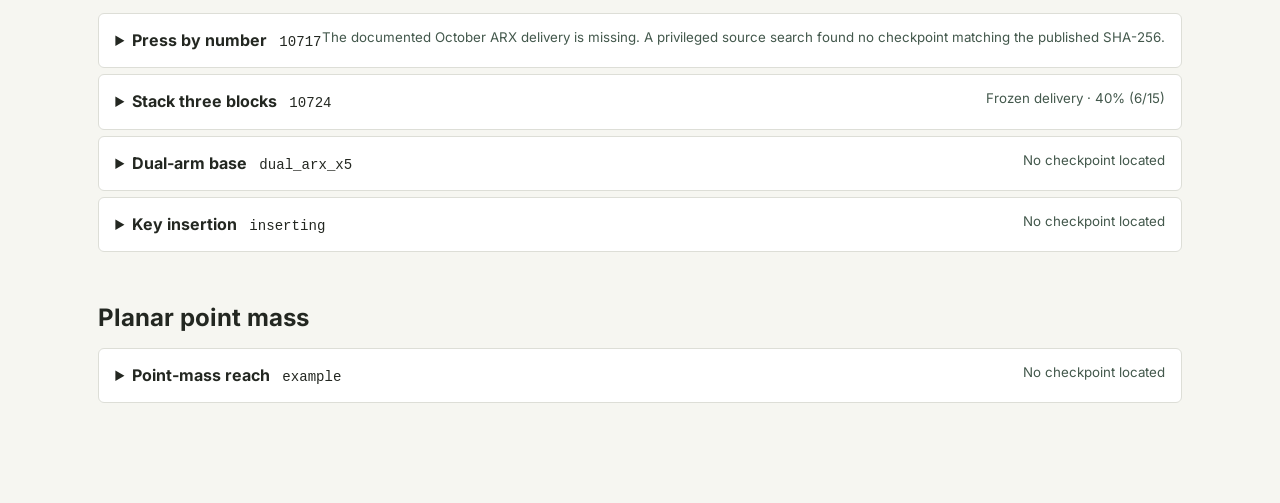
==== commit bc79d987: "Publish verified I2RT tabletop physics and requalified expert scores" ====
--- a/library.html
+++ b/library.html
@@ -1,18 +1,23 @@
 <!doctype html><html lang="en"><head><meta charset="utf-8"><meta name="viewport" content="width=device-width, initial-scale=1"><title>Task library and expert evaluations · Axis OmniReset</title><style>*{box-sizing:border-box}html{scroll-behavior:smooth}body{font:16px/1.5 Inter,Arial,sans-serif;color:#232721;background:#f6f6f1;margin:0}@font-face{font-family:Inter;src:url(assets/inter-latin.woff2)}header,main,footer{max-width:1160px;margin:auto;padding:22px clamp(16px,3vw,40px)}header{display:flex;align-items:center;justify-content:space-between;border-bottom:1px solid #bebfb7}header strong{letter-spacing:.08em}a{color:#255d49;text-underline-offset:.18em}h1{font-size:clamp(34px,5vw,62px);line-height:1.05;margin:1em 0 .25em;letter-spacing:-.05em}h2{margin:2em 0 .5em}p{max-width:82ch}nav{display:flex;gap:14px;flex-wrap:wrap}code{font-size:.88em;overflow-wrap:anywhere}details{scroll-margin-top:12px;background:#fff;border:1px solid #ddded7;border-radius:6px;margin:6px 0}details[open]{border-color:#759883}summary{cursor:pointer;padding:14px 16px}summary strong{margin-right:12px}summary small{float:right;color:#43584c}details>div{padding:0 18px 12px}dt{font-weight:650;margin-top:12px}dd{margin:2px 0}ul{padding-left:22px}li{margin:.25em 0}table{border-collapse:collapse;width:100%}td,th{text-align:left;border-bottom:1px solid #ddd;padding:7px 8px;vertical-align:top}input{width:100%;padding:10px 12px;font:inherit;border:1px solid #afb8ae;border-radius:4px}footer{margin-top:3em} @media(max-width:650px){summary small{float:none;display:block}td,th{padding:4px;font-size:14px}}</style></head><body><header><strong>AXIS / OmniReset</strong><a href="index.html">Task atlas</a></header><main><h1>Task library</h1>
 <p>39 OmniReset environments, 5 aliases and 3 original FR3v2 tasks on <code>axis</code>. Open a task for its starting conditions, success criterion, dimensions, files and frozen-policy results. Each score uses the robot on which the policy trained. Updated 2026-11-15.</p>
+<p>All 26 I2RT tasks share the dual-arm ABC Box V4 robot, its USD joint gains and friction, and a 15 Hz control loop over ten 150 Hz physics ticks. PhysX uses TGS with 64 position iterations and one velocity iteration. Each task passed a live robot-parameter comparison on axis.</p>
 <p>Server library root <code>/localdisk/artifacts_shared/axis-omnireset/task-library/v1</code>. Resource paths are relative to this directory. <a href="task-library.json">Download the inventory and evaluation results</a>.</p>
 <nav aria-label="Embodiments"><a href="#group-0">I2RT / YAM</a><a href="#group-1">Franka Panda</a><a href="#group-2">Franka FR3v2</a><a href="#group-3">Dual ARX X5</a><a href="#group-4">Planar point mass</a></nav><p><label for="filter">Find a task or alias</label><input type="search" id="filter" placeholder="Task ID or name"></p>
 <section id="group-0"><h2>I2RT / YAM</h2>
-<details id="blind_assembly" data-aliases="" data-search="blind_assembly blind assembly"><summary><strong>Blind assembly</strong><code>blind_assembly</code><small>46.88% (15/32)</small></summary><div><dl>
+<details id="blind_assembly" data-aliases="" data-search="blind_assembly blind assembly"><summary><strong>Blind assembly</strong><code>blind_assembly</code><small>9.38% (3/32)</small></summary><div><dl>
 <dt>Start</dt><dd>Native peg/fixture geometry and insertion starts. The evaluated cascade includes a grasp prefix across 24 geometries.</dd>
 <dt>Success</dt><dd>Align the peg and matching fixture. Capture the peg in the opening, then maintain slow, stable seating for the checker’s required interval.</dd>
-<dt>Observation / action</dt><dd>616 / 6 · 30 Hz control · 150 Hz physics · 5 substeps</dd>
+<dt>Observation / action</dt><dd>616 / 6 · 15 Hz control · 150 Hz physics · 10 substeps</dd>
 <dt>Expert availability</dt><dd>Frozen weights on axis</dd>
 <dt>Server directory</dt><dd><code>by-task/blind_assembly/</code></dd></dl>
 <table><caption>Frozen-policy evaluations on axis</caption><thead><tr><th>Policy or configuration</th><th>Success</th><th>Protocol</th></tr></thead><tbody>
-<tr><td>Archived SAC approach and PPO insertion</td><td>75% (18/24)</td><td>Continuous frozen SAC approach and PPO insertion from home. One layout in each of the 24 geometry variants. The robot and object were never reset between stages. Code <code>e465d482</code>.</td></tr>
-<tr><td>blind_assembly</td><td>46.88% (15/32)</td><td>Deterministic insertion PPO on 32 qualified native insertion-state resets, seed 42, at 30 Hz. Code <code>e465d482</code>.</td></tr>
-</tbody></table>
+<tr><td>Archived SAC approach and PPO insertion</td><td>20.83% (5/24)</td><td>Continuous frozen SAC approach and PPO insertion from home. One layout in each of the 24 geometry variants. The robot and object were never reset between stages. Code <code>f06da37b</code>.</td></tr>
+<tr><td>blind_assembly</td><td>9.38% (3/32)</td><td>Deterministic insertion PPO on 32 qualified native insertion-state resets, seed 42, at 15 Hz. Code <code>f06da37b</code>.</td></tr>
+</tbody></table>
+<details><summary>Archived evaluations on earlier physics</summary><ul>
+<li>Archived SAC approach and PPO insertion · 75% (18/24). Continuous frozen SAC approach and PPO insertion from home. One layout in each of the 24 geometry variants. The robot and object were never reset between stages.</li>
+<li>blind_assembly · 46.88% (15/32). Deterministic insertion PPO on 32 qualified native insertion-state resets, seed 42, at 30 Hz.</li>
+</ul></details>
 <p><b>Original author evaluations</b> (1 Nov 2026)</p><ul>
 <li>i2rt_blind_assembly · 92.71% (89/96) · curriculum starts.</li>
 </ul>
@@ -25,16 +30,23 @@
 <details id="handover_butter" data-aliases="" data-search="handover_butter butter handover"><summary><strong>Butter handover</strong><code>handover_butter</code><small>2 evaluated policies</small></summary><div><dl>
 <dt>Start</dt><dd>Native demonstration bank. Select skill_index 0, 1 or 2 for grasp, handover or complete placement.</dd>
 <dt>Success</dt><dd>Stage 0 ends at donor capture. Stage 1 requires receiver capture and donor release. The full course ends after placement on the target mat and receiver release.</dd>
-<dt>Observation / action</dt><dd>209 / 14 · 30 Hz control · 150 Hz physics · 5 substeps</dd>
+<dt>Observation / action</dt><dd>209 / 14 · 15 Hz control · 150 Hz physics · 10 substeps</dd>
 <dt>Expert availability</dt><dd>Frozen weights on axis</dd>
 <dt>Server directory</dt><dd><code>by-task/handover_butter/</code></dd></dl>
 <table><caption>Frozen-policy evaluations on axis</caption><thead><tr><th>Policy or configuration</th><th>Success</th><th>Protocol</th></tr></thead><tbody>
-<tr><td>archive-handover_butter_sac</td><td>0% (0/16)</td><td>Sixteen native registered stage-zero bank starts, seed 42. Success means the first butter handover skill reached its milestone. Code <code>e465d482</code>.</td></tr>
-<tr><td>archive-handover_butter_skills</td><td>0% (0/16)</td><td>Sixteen native registered stage-zero bank starts, seed 42. Success means the first butter handover skill reached its milestone. Code <code>e465d482</code>.</td></tr>
-<tr><td>butter-left_to_right</td><td>100% (16/16)</td><td>Directional online training contract, 16 continuous home starts, deterministic binary-gripper mean actor at 30 Hz; left_to_right Code <code>e465d482</code>.</td></tr>
-<tr><td>butter-right_to_left</td><td>100% (16/16)</td><td>Directional online training contract, 16 continuous home starts, deterministic binary-gripper mean actor at 30 Hz; right_to_left Code <code>e465d482</code>.</td></tr>
-<tr><td>Native MA-v2 chain</td><td>95% (285/300)</td><td>Three frozen MA-v2 stages on the author’s 300 train/validation starting points. Code <code>frozen MA-v2 delivery</code>.</td></tr>
-</tbody></table>
+<tr><td>archive-handover_butter_sac</td><td>0% (0/16)</td><td>Sixteen native registered stage-zero bank starts, seed 42. Success means the first butter handover skill reached its milestone. Code <code>f06da37b</code>.</td></tr>
+<tr><td>archive-handover_butter_skills</td><td>0% (0/16)</td><td>Sixteen native registered stage-zero bank starts, seed 42. Success means the first butter handover skill reached its milestone. Code <code>f06da37b</code>.</td></tr>
+<tr><td>butter-left_to_right</td><td>18.75% (3/16)</td><td>Directional online training contract, 16 continuous home starts, deterministic binary-gripper mean actor at 15 Hz; left_to_right Code <code>f06da37b</code>.</td></tr>
+<tr><td>butter-right_to_left</td><td>0% (0/16)</td><td>Directional online training contract, 16 continuous home starts, deterministic binary-gripper mean actor at 15 Hz; right_to_left Code <code>f06da37b</code>.</td></tr>
+<tr><td>Native MA-v2 chain</td><td>37.67% (113/300)</td><td>Three frozen MA-v2 stages on the author’s 300 train/validation starting points. Code <code>f06da37b</code>.</td></tr>
+</tbody></table>
+<details><summary>Archived evaluations on earlier physics</summary><ul>
+<li>archive-handover_butter_sac · 0% (0/16). Sixteen native registered stage-zero bank starts, seed 42. Success means the first butter handover skill reached its milestone.</li>
+<li>archive-handover_butter_skills · 0% (0/16). Sixteen native registered stage-zero bank starts, seed 42. Success means the first butter handover skill reached its milestone.</li>
+<li>butter-left_to_right · 100% (16/16). Directional online training contract, 16 continuous home starts, deterministic binary-gripper mean actor at 30 Hz; left_to_right</li>
+<li>butter-right_to_left · 100% (16/16). Directional online training contract, 16 continuous home starts, deterministic binary-gripper mean actor at 30 Hz; right_to_left</li>
+<li>Native MA-v2 chain · 95% (285/300). Three frozen MA-v2 stages on the author’s 300 train/validation starting points.</li>
+</ul></details>
 <p><b>Original author evaluations</b> (1 Nov 2026)</p><ul>
 <li>handover_butter_skills · 35.94% (46/128) · curriculum starts.</li>
 </ul>
@@ -63,7 +75,7 @@
 <dt>Expert availability</dt><dd>Frozen weights on axis</dd>
 <dt>Server directory</dt><dd><code>by-task/i2rt_blind_assembly/</code></dd></dl>
 <table><caption>Frozen-policy evaluations on axis</caption><thead><tr><th>Policy or configuration</th><th>Success</th><th>Protocol</th></tr></thead><tbody>
-<tr><td>i2rt_blind_assembly</td><td>0% (0/16)</td><td>Frozen author policy on 16 fresh shared-tabletop starts, seed 42. Each episode ran to success, failure or timeout. Code <code>e465d482</code>.</td></tr>
+<tr><td>i2rt_blind_assembly</td><td>0% (0/16)</td><td>Frozen author policy on 16 fresh shared-tabletop starts, seed 42. Each episode ran to success, failure or timeout. Code <code>f06da37b</code>.</td></tr>
 </tbody></table>
 <dl>
 <dt>Assets</dt><dd><ul><li><code>packages/tabletop/provider.json</code></li><li><code>packages/tabletop/blind_assembly/variant_00</code></li><li><code>packages/tabletop-variants/i2rt_blind_assembly_01/provider.json</code></li><li><code>packages/tabletop-variants/i2rt_blind_assembly_02/provider.json</code></li><li><code>packages/tabletop-variants/i2rt_blind_assembly_03/provider.json</code></li><li><code>packages/tabletop-variants/i2rt_blind_assembly_04/provider.json</code></li><li><code>packages/tabletop-variants/i2rt_blind_assembly_05/provider.json</code></li><li><code>packages/tabletop-variants/i2rt_blind_assembly_06/provider.json</code></li><li><code>packages/tabletop-variants/i2rt_blind_assembly_07/provider.json</code></li><li><code>packages/tabletop-variants/i2rt_blind_assembly_08/provider.json</code></li><li><code>packages/tabletop-variants/i2rt_blind_assembly_09/provider.json</code></li><li><code>packages/tabletop-variants/i2rt_blind_assembly_10/provider.json</code></li><li><code>packages/tabletop-variants/i2rt_blind_assembly_11/provider.json</code></li><li><code>packages/tabletop-variants/i2rt_blind_assembly_12/provider.json</code></li><li><code>packages/tabletop-variants/i2rt_blind_assembly_13/provider.json</code></li><li><code>packages/tabletop-variants/i2rt_blind_assembly_14/provider.json</code></li><li><code>packages/tabletop-variants/i2rt_blind_assembly_15/provider.json</code></li><li><code>packages/tabletop-variants/i2rt_blind_assembly_16/provider.json</code></li><li><code>packages/tabletop-variants/i2rt_blind_assembly_17/provider.json</code></li><li><code>packages/tabletop-variants/i2rt_blind_assembly_18/provider.json</code></li><li><code>packages/tabletop-variants/i2rt_blind_assembly_19/provider.json</code></li><li><code>packages/tabletop-variants/i2rt_blind_assembly_20/provider.json</code></li><li><code>packages/tabletop-variants/i2rt_blind_assembly_21/provider.json</code></li><li><code>packages/tabletop-variants/i2rt_blind_assembly_22/provider.json</code></li><li><code>packages/tabletop-variants/i2rt_blind_assembly_23/provider.json</code></li><li><code>packages/robot-interface</code></li><li><code>packages/yam-geometry-20261106</code></li></ul></dd>
@@ -78,9 +90,9 @@
 <dt>Expert availability</dt><dd>Historical fixed-layout checkpoints</dd>
 <dt>Server directory</dt><dd><code>by-task/i2rt_example/</code></dd></dl>
 <table><caption>Frozen-policy evaluations on axis</caption><thead><tr><th>Policy or configuration</th><th>Success</th><th>Protocol</th></tr></thead><tbody>
-<tr><td>i2rt_example_default · 0095a6ff</td><td>100% (4/4)</td><td>Four fresh starts using archived fixed-layout configuration i2rt_example_default. Code <code>8c7391e0</code>.</td></tr>
-<tr><td>i2rt_example_default · 009a421c</td><td>100% (4/4)</td><td>Four fresh starts using archived fixed-layout configuration i2rt_example_default. Code <code>8c7391e0</code>.</td></tr>
-<tr><td>i2rt_example_default · 340f3253</td><td>100% (4/4)</td><td>Four fresh starts using archived fixed-layout configuration i2rt_example_default. Code <code>8c7391e0</code>.</td></tr>
+<tr><td>i2rt_example_default · 0095a6ff</td><td>100% (4/4)</td><td>Four fresh starts using archived fixed-layout configuration i2rt_example_default. The actor receives its training-time observation fields from the active scene. Code <code>f06da37b</code>.</td></tr>
+<tr><td>i2rt_example_default · 009a421c</td><td>100% (4/4)</td><td>Four fresh starts using archived fixed-layout configuration i2rt_example_default. The actor receives its training-time observation fields from the active scene. Code <code>f06da37b</code>.</td></tr>
+<tr><td>i2rt_example_default · 340f3253</td><td>100% (4/4)</td><td>Four fresh starts using archived fixed-layout configuration i2rt_example_default. The actor receives its training-time observation fields from the active scene. Code <code>f06da37b</code>.</td></tr>
 </tbody></table>
 <dl>
 <dt>Assets</dt><dd><ul><li><code>packages/tabletop/provider.json</code></li><li><code>packages/yam-geometry-20261106</code></li></ul></dd>
@@ -108,7 +120,7 @@
 <dt>Expert availability</dt><dd>Frozen weights on axis</dd>
 <dt>Server directory</dt><dd><code>by-task/i2rt_handover_butter/</code></dd></dl>
 <table><caption>Frozen-policy evaluations on axis</caption><thead><tr><th>Policy or configuration</th><th>Success</th><th>Protocol</th></tr></thead><tbody>
-<tr><td>i2rt_handover_butter</td><td>0% (0/16)</td><td>Frozen author policy on 16 fresh shared-tabletop starts, seed 42. Each episode ran to success, failure or timeout. Code <code>e465d482</code>.</td></tr>
+<tr><td>i2rt_handover_butter</td><td>0% (0/16)</td><td>Frozen author policy on 16 fresh shared-tabletop starts, seed 42. Each episode ran to success, failure or timeout. Code <code>f06da37b</code>.</td></tr>
 </tbody></table>
 <dl>
 <dt>Assets</dt><dd><ul><li><code>packages/tabletop/provider.json</code></li><li><code>packages/tabletop/handover_butter</code></li><li><code>packages/robot-interface</code></li><li><code>packages/yam-geometry-20261106</code></li></ul></dd>
@@ -162,7 +174,7 @@
 <dt>Expert availability</dt><dd>Frozen weights on axis</dd>
 <dt>Server directory</dt><dd><code>by-task/i2rt_pick10/</code></dd></dl>
 <table><caption>Frozen-policy evaluations on axis</caption><thead><tr><th>Policy or configuration</th><th>Success</th><th>Protocol</th></tr></thead><tbody>
-<tr><td>i2rt_pick10</td><td>0% (0/16)</td><td>Frozen author policy on 16 fresh shared-tabletop starts, seed 42. Each episode ran to success, failure or timeout. Code <code>e465d482</code>.</td></tr>
+<tr><td>i2rt_pick10</td><td>0% (0/16)</td><td>Frozen author policy on 16 fresh shared-tabletop starts, seed 42. Each episode ran to success, failure or timeout. Code <code>f06da37b</code>.</td></tr>
 </tbody></table>
 <dl>
 <dt>Assets</dt><dd><ul><li><code>packages/tabletop/provider.json</code></li><li><code>packages/tabletop/pick10/cube_2</code></li><li><code>packages/tabletop-variants/i2rt_pick10_bottle_16/provider.json</code></li><li><code>packages/tabletop-variants/i2rt_pick10_can_1/provider.json</code></li><li><code>packages/tabletop-variants/i2rt_pick10_chocolate_bar_14/provider.json</code></li><li><code>packages/tabletop-variants/i2rt_pick10_electric_toothbrush_6/provider.json</code></li><li><code>packages/tabletop-variants/i2rt_pick10_hammer_16/provider.json</code></li><li><code>packages/tabletop-variants/i2rt_pick10_matryoshka_doll_1/provider.json</code></li><li><code>packages/tabletop-variants/i2rt_pick10_mouse_48/provider.json</code></li><li><code>packages/tabletop-variants/i2rt_pick10_mug_54/provider.json</code></li><li><code>packages/tabletop-variants/i2rt_pick10_t_shaped_block_0/provider.json</code></li><li><code>packages/robot-interface</code></li><li><code>packages/yam-geometry-20261106</code></li></ul></dd>
@@ -170,16 +182,19 @@
 <dt>Trajectories and replay</dt><dd><ul><li><code>packages/reset-banks/shared_i2rt_reference_scratch_20261108/aligned_banks/i2rt_pick10_bottle_16/bank.pt</code></li><li><code>packages/reset-banks/shared_i2rt_reference_scratch_20261108/aligned_banks/i2rt_pick10_can_1/bank.pt</code></li><li><code>packages/reset-banks/shared_i2rt_reference_scratch_20261108/aligned_banks/i2rt_pick10_chocolate_bar_14/bank.pt</code></li><li><code>packages/reset-banks/shared_i2rt_reference_scratch_20261108/aligned_banks/i2rt_pick10_default/bank.pt</code></li><li><code>packages/reset-banks/shared_i2rt_reference_scratch_20261108/aligned_banks/i2rt_pick10_electric_toothbrush_6/bank.pt</code></li><li><code>packages/reset-banks/shared_i2rt_reference_scratch_20261108/aligned_banks/i2rt_pick10_hammer_16/bank.pt</code></li><li><code>packages/reset-banks/shared_i2rt_reference_scratch_20261108/aligned_banks/i2rt_pick10_matryoshka_doll_1/bank.pt</code></li><li><code>packages/reset-banks/shared_i2rt_reference_scratch_20261108/aligned_banks/i2rt_pick10_mouse_48/bank.pt</code></li><li><code>packages/reset-banks/shared_i2rt_reference_scratch_20261108/aligned_banks/i2rt_pick10_mug_54/bank.pt</code></li><li><code>packages/reset-banks/shared_i2rt_reference_scratch_20261108/aligned_banks/i2rt_pick10_t_shaped_block_0/bank.pt</code></li><li><code>packages/reset-banks/shared_i2rt_reference_scratch_20261108/banks/i2rt_pick10_bottle_16/bank.pt</code></li><li><code>packages/reset-banks/shared_i2rt_reference_scratch_20261108/banks/i2rt_pick10_can_1/bank.pt</code></li><li><code>packages/reset-banks/shared_i2rt_reference_scratch_20261108/banks/i2rt_pick10_chocolate_bar_14/bank.pt</code></li><li><code>packages/reset-banks/shared_i2rt_reference_scratch_20261108/banks/i2rt_pick10_default/bank.pt</code></li><li><code>packages/reset-banks/shared_i2rt_reference_scratch_20261108/banks/i2rt_pick10_electric_toothbrush_6/bank.pt</code></li><li><code>packages/reset-banks/shared_i2rt_reference_scratch_20261108/banks/i2rt_pick10_hammer_16/bank.pt</code></li><li><code>packages/reset-banks/shared_i2rt_reference_scratch_20261108/banks/i2rt_pick10_matryoshka_doll_1/bank.pt</code></li><li><code>packages/reset-banks/shared_i2rt_reference_scratch_20261108/banks/i2rt_pick10_mouse_48/bank.pt</code></li><li><code>packages/reset-banks/shared_i2rt_reference_scratch_20261108/banks/i2rt_pick10_mug_54/bank.pt</code></li><li><code>packages/reset-banks/shared_i2rt_reference_scratch_20261108/banks/i2rt_pick10_t_shaped_block_0/bank.pt</code></li></ul></dd>
 <dt>Reset banks</dt><dd><ul><li><code>packages/reset-banks/shared_i2rt_reference_20261107/banks/i2rt_pick10_default/provider.json</code></li><li><code>packages/reset-banks/shared_i2rt_reference_20261107/banks1024/i2rt_pick10_default/provider.json</code></li><li><code>packages/reset-banks/shared_i2rt_reference_20261107/qualify_pick10_v6/provider.json</code></li><li><code>packages/reset-banks/shared_i2rt_reference_scratch_20261108/aligned_banks/i2rt_pick10_bottle_16/provider.json</code></li><li><code>packages/reset-banks/shared_i2rt_reference_scratch_20261108/aligned_banks/i2rt_pick10_can_1/provider.json</code></li><li><code>packages/reset-banks/shared_i2rt_reference_scratch_20261108/aligned_banks/i2rt_pick10_chocolate_bar_14/provider.json</code></li><li><code>packages/reset-banks/shared_i2rt_reference_scratch_20261108/aligned_banks/i2rt_pick10_default/provider.json</code></li><li><code>packages/reset-banks/shared_i2rt_reference_scratch_20261108/aligned_banks/i2rt_pick10_electric_toothbrush_6/provider.json</code></li><li><code>packages/reset-banks/shared_i2rt_reference_scratch_20261108/aligned_banks/i2rt_pick10_hammer_16/provider.json</code></li><li><code>packages/reset-banks/shared_i2rt_reference_scratch_20261108/aligned_banks/i2rt_pick10_matryoshka_doll_1/provider.json</code></li><li><code>packages/reset-banks/shared_i2rt_reference_scratch_20261108/aligned_banks/i2rt_pick10_mouse_48/provider.json</code></li><li><code>packages/reset-banks/shared_i2rt_reference_scratch_20261108/aligned_banks/i2rt_pick10_mug_54/provider.json</code></li><li><code>packages/reset-banks/shared_i2rt_reference_scratch_20261108/aligned_banks/i2rt_pick10_t_shaped_block_0/provider.json</code></li><li><code>packages/reset-banks/shared_i2rt_reference_scratch_20261108/banks/i2rt_pick10_bottle_16/provider.json</code></li><li><code>packages/reset-banks/shared_i2rt_reference_scratch_20261108/banks/i2rt_pick10_can_1/provider.json</code></li><li><code>packages/reset-banks/shared_i2rt_reference_scratch_20261108/banks/i2rt_pick10_chocolate_bar_14/provider.json</code></li><li><code>packages/reset-banks/shared_i2rt_reference_scratch_20261108/banks/i2rt_pick10_default/provider.json</code></li><li><code>packages/reset-banks/shared_i2rt_reference_scratch_20261108/banks/i2rt_pick10_electric_toothbrush_6/provider.json</code></li><li><code>packages/reset-banks/shared_i2rt_reference_scratch_20261108/banks/i2rt_pick10_hammer_16/provider.json</code></li><li><code>packages/reset-banks/shared_i2rt_reference_scratch_20261108/banks/i2rt_pick10_matryoshka_doll_1/provider.json</code></li><li><code>packages/reset-banks/shared_i2rt_reference_scratch_20261108/banks/i2rt_pick10_mouse_48/provider.json</code></li><li><code>packages/reset-banks/shared_i2rt_reference_scratch_20261108/banks/i2rt_pick10_mug_54/provider.json</code></li><li><code>packages/reset-banks/shared_i2rt_reference_scratch_20261108/banks/i2rt_pick10_t_shaped_block_0/provider.json</code></li><li><code>packages/reset-banks/shared_i2rt_reference_scratch_20261108/training_banks/i2rt_pick10_bottle_16/provider.json</code></li><li><code>packages/reset-banks/shared_i2rt_reference_scratch_20261108/training_banks/i2rt_pick10_can_1/provider.json</code></li><li><code>packages/reset-banks/shared_i2rt_reference_scratch_20261108/training_banks/i2rt_pick10_chocolate_bar_14/provider.json</code></li><li><code>packages/reset-banks/shared_i2rt_reference_scratch_20261108/training_banks/i2rt_pick10_default/provider.json</code></li><li><code>packages/reset-banks/shared_i2rt_reference_scratch_20261108/training_banks/i2rt_pick10_electric_toothbrush_6/provider.json</code></li><li><code>packages/reset-banks/shared_i2rt_reference_scratch_20261108/training_banks/i2rt_pick10_hammer_16/provider.json</code></li><li><code>packages/reset-banks/shared_i2rt_reference_scratch_20261108/training_banks/i2rt_pick10_matryoshka_doll_1/provider.json</code></li><li><code>packages/reset-banks/shared_i2rt_reference_scratch_20261108/training_banks/i2rt_pick10_mouse_48/provider.json</code></li><li><code>packages/reset-banks/shared_i2rt_reference_scratch_20261108/training_banks/i2rt_pick10_mug_54/provider.json</code></li><li><code>packages/reset-banks/shared_i2rt_reference_scratch_20261108/training_banks/i2rt_pick10_t_shaped_block_0/provider.json</code></li></ul></dd>
 </dl></div></details>
-<details id="i2rt_pick5000" data-aliases="" data-search="i2rt_pick5000 left-arm pick5000"><summary><strong>Left-arm Pick5000</strong><code>i2rt_pick5000</code><small>93.75% (15/16)</small></summary><div><dl>
-<dt>Start</dt><dd>Fixed I1 home, a settled object on the table and a sampled object pose. The full population covers 5,000 objects.</dd>
+<details id="i2rt_pick5000" data-aliases="" data-search="i2rt_pick5000 left-arm pick5000"><summary><strong>Left-arm Pick5000</strong><code>i2rt_pick5000</code><small>68.75% (11/16)</small></summary><div><dl>
+<dt>Start</dt><dd>Left arm at its source home on the shared dual-arm robot, a settled object on the table and a sampled object pose. The full population covers 5,000 objects.</dd>
 <dt>Success</dt><dd>Establish bilateral finger contact, lift the object 5 cm clear of its support, and hold the final condition for 14 control steps.</dd>
-<dt>Observation / action</dt><dd>957 / 7 · 30 Hz control · 150 Hz physics · 5 substeps</dd>
+<dt>Observation / action</dt><dd>957 / 7 · 15 Hz control · 150 Hz physics · 10 substeps</dd>
 <dt>Expert availability</dt><dd>Frozen weights on axis</dd>
 <dt>Server directory</dt><dd><code>by-task/i2rt_pick5000/</code></dd></dl>
 <table><caption>Frozen-policy evaluations on axis</caption><thead><tr><th>Policy or configuration</th><th>Success</th><th>Protocol</th></tr></thead><tbody>
-<tr><td>i2rt_pick5000</td><td>93.75% (15/16)</td><td>Deterministic mean policy from fixed I1 home, 30 Hz control over five 150 Hz physics steps, four qualified objects with four replicas each, seed 42. Code <code>e465d482</code>.</td></tr>
-</tbody></table>
-<p><b>A100 delivery benchmark</b> · 97.9933% (29,398/30,000). Original A100 frozen I1 full population. Six trials per object across 5,000 objects.</p>
+<tr><td>i2rt_pick5000</td><td>68.75% (11/16)</td><td>Four qualified objects with four resets each, seed 42. Frozen I1-trained mean actor, left arm of the shared dual-arm robot. Code <code>f06da37b</code>.</td></tr>
+</tbody></table>
+<details><summary>Archived evaluations on earlier physics</summary><ul>
+<li>i2rt_pick5000 · 93.75% (15/16). Deterministic mean policy from fixed I1 home, 30 Hz control over five 150 Hz physics steps, four qualified objects with four replicas each, seed 42.</li>
+</ul></details>
+<p><b>Archived fixed-I1 A100 delivery benchmark</b> · 97.9933% (29,398/30,000). Original A100 frozen I1 full population. Six trials per object across 5,000 objects.</p>
 <dl>
 <dt>Assets</dt><dd><ul><li><code>central/source/tasks/i2rt_pick5000/sysid.json</code></li><li><code>central/store/sysid/yam_sysid_giver_clearance_20261112/package</code></li><li><code>central/runtime/i2rt_pick5000_i1</code></li><li><code>central/runtime/i2rt_pick5000_i1_worlds8_zoh</code></li><li><code>central/runtime/pick16</code></li><li><code>central/store/a100/artifacts/franka5000_qualified</code></li><li><code>central/store/a100/artifacts/i2rt_pick5000_visual_v1</code></li></ul></dd>
 <dt>Policy files</dt><dd><ul><li><code>central/store/a100/deliveries/i2rt_pick5000_i1_best_20261114</code></li></ul></dd>
@@ -193,15 +208,15 @@
 <dt>Expert availability</dt><dd>Frozen weights on axis</dd>
 <dt>Server directory</dt><dd><code>by-task/i2rt_push10/</code></dd></dl>
 <table><caption>Frozen-policy evaluations on axis</caption><thead><tr><th>Policy or configuration</th><th>Success</th><th>Protocol</th></tr></thead><tbody>
-<tr><td>i2rt_push10</td><td>0% (0/16)</td><td>Frozen author policy on 16 fresh shared-tabletop starts, seed 42. Each episode ran to success, failure or timeout. Code <code>e465d482</code>.</td></tr>
-<tr><td>i2rt_push10_bottle_16 · 45742742</td><td>100% (4/4)</td><td>Four fresh starts using archived fixed-layout configuration i2rt_push10_bottle_16. Code <code>8c7391e0</code>.</td></tr>
-<tr><td>i2rt_push10_can_1 · 4fa34a6e</td><td>100% (4/4)</td><td>Four fresh starts using archived fixed-layout configuration i2rt_push10_can_1. Code <code>8c7391e0</code>.</td></tr>
-<tr><td>i2rt_push10_chocolate_bar_14 · 59c40805</td><td>100% (4/4)</td><td>Four fresh starts using archived fixed-layout configuration i2rt_push10_chocolate_bar_14. Code <code>8c7391e0</code>.</td></tr>
-<tr><td>i2rt_push10_mug_54 · 83725ab5</td><td>100% (4/4)</td><td>Four fresh starts using archived fixed-layout configuration i2rt_push10_mug_54. Code <code>8c7391e0</code>.</td></tr>
-<tr><td>i2rt_push10_mouse_48 · 8c970bb0</td><td>100% (4/4)</td><td>Four fresh starts using archived fixed-layout configuration i2rt_push10_mouse_48. Code <code>8c7391e0</code>.</td></tr>
-<tr><td>i2rt_push10_t_shaped_block_0 · 9e51ad6c</td><td>100% (4/4)</td><td>Four fresh starts using archived fixed-layout configuration i2rt_push10_t_shaped_block_0. Code <code>8c7391e0</code>.</td></tr>
-<tr><td>i2rt_push10_default · e61f8a48</td><td>100% (4/4)</td><td>Four fresh starts using archived fixed-layout configuration i2rt_push10_default. Code <code>8c7391e0</code>.</td></tr>
-<tr><td>i2rt_push10_hammer_16 · eaac1616</td><td>100% (4/4)</td><td>Four fresh starts using archived fixed-layout configuration i2rt_push10_hammer_16. Code <code>8c7391e0</code>.</td></tr>
+<tr><td>i2rt_push10</td><td>0% (0/16)</td><td>Frozen author policy on 16 fresh shared-tabletop starts, seed 42. Each episode ran to success, failure or timeout. Code <code>f06da37b</code>.</td></tr>
+<tr><td>i2rt_push10_bottle_16 · 45742742</td><td>100% (4/4)</td><td>Four fresh starts using archived fixed-layout configuration i2rt_push10_bottle_16. The actor receives its training-time observation fields from the active scene. Code <code>f06da37b</code>.</td></tr>
+<tr><td>i2rt_push10_can_1 · 4fa34a6e</td><td>100% (4/4)</td><td>Four fresh starts using archived fixed-layout configuration i2rt_push10_can_1. The actor receives its training-time observation fields from the active scene. Code <code>f06da37b</code>.</td></tr>
+<tr><td>i2rt_push10_chocolate_bar_14 · 59c40805</td><td>100% (4/4)</td><td>Four fresh starts using archived fixed-layout configuration i2rt_push10_chocolate_bar_14. The actor receives its training-time observation fields from the active scene. Code <code>f06da37b</code>.</td></tr>
+<tr><td>i2rt_push10_mug_54 · 83725ab5</td><td>100% (4/4)</td><td>Four fresh starts using archived fixed-layout configuration i2rt_push10_mug_54. The actor receives its training-time observation fields from the active scene. Code <code>f06da37b</code>.</td></tr>
+<tr><td>i2rt_push10_mouse_48 · 8c970bb0</td><td>100% (4/4)</td><td>Four fresh starts using archived fixed-layout configuration i2rt_push10_mouse_48. The actor receives its training-time observation fields from the active scene. Code <code>f06da37b</code>.</td></tr>
+<tr><td>i2rt_push10_t_shaped_block_0 · 9e51ad6c</td><td>100% (4/4)</td><td>Four fresh starts using archived fixed-layout configuration i2rt_push10_t_shaped_block_0. The actor receives its training-time observation fields from the active scene. Code <code>f06da37b</code>.</td></tr>
+<tr><td>i2rt_push10_default · e61f8a48</td><td>100% (4/4)</td><td>Four fresh starts using archived fixed-layout configuration i2rt_push10_default. The actor receives its training-time observation fields from the active scene. Code <code>f06da37b</code>.</td></tr>
+<tr><td>i2rt_push10_hammer_16 · eaac1616</td><td>100% (4/4)</td><td>Four fresh starts using archived fixed-layout configuration i2rt_push10_hammer_16. The actor receives its training-time observation fields from the active scene. Code <code>f06da37b</code>.</td></tr>
 </tbody></table>
 <dl>
 <dt>Assets</dt><dd><ul><li><code>packages/tabletop/provider.json</code></li><li><code>packages/tabletop/push10</code></li><li><code>packages/tabletop-variants/i2rt_push10_bottle_16/provider.json</code></li><li><code>packages/tabletop-variants/i2rt_push10_can_1/provider.json</code></li><li><code>packages/tabletop-variants/i2rt_push10_chocolate_bar_14/provider.json</code></li><li><code>packages/tabletop-variants/i2rt_push10_electric_toothbrush_6/provider.json</code></li><li><code>packages/tabletop-variants/i2rt_push10_hammer_16/provider.json</code></li><li><code>packages/tabletop-variants/i2rt_push10_matryoshka_doll_1/provider.json</code></li><li><code>packages/tabletop-variants/i2rt_push10_mouse_48/provider.json</code></li><li><code>packages/tabletop-variants/i2rt_push10_mug_54/provider.json</code></li><li><code>packages/tabletop-variants/i2rt_push10_t_shaped_block_0/provider.json</code></li><li><code>packages/robot-interface</code></li><li><code>packages/yam-geometry-20261106</code></li></ul></dd>
@@ -217,8 +232,8 @@
 <dt>Original robot task</dt><dd><a href="#10717">Press by number · <code>10717</code></a></dd>
 <dt>Server directory</dt><dd><code>by-task/i2rt_task10717/</code></dd></dl>
 <table><caption>Frozen-policy evaluations on axis</caption><thead><tr><th>Policy or configuration</th><th>Success</th><th>Protocol</th></tr></thead><tbody>
-<tr><td>Approved I2RT v20 four-call Press controller</td><td>100% (12/12)</td><td>Four official digit requests from each of three source seeds, on the fixed I2RT button layout. The full task begins from the default robot pose, closes both grippers, executes all four skills and returns home. The original RoboDojo rules sample at 25 Hz over 28 seconds. Code <code>frozen v20 I2RT delivery</code>.</td></tr>
-<tr><td>i2rt_task10717_1_1 · 63bab1cf</td><td>100% (4/4)</td><td>Four fresh starts using archived fixed-layout configuration i2rt_task10717_1_1. Code <code>8c7391e0</code>.</td></tr>
+<tr><td>Approved I2RT v20 four-call Press controller</td><td>100% (12/12)</td><td>Four official digit requests from each of three source seeds, on the fixed I2RT button layout. The full task begins from the default robot pose, closes both grippers, executes all four skills and returns home. The original RoboDojo rules sample at 25 Hz over 28 seconds. Code <code>f06da37b</code>.</td></tr>
+<tr><td>i2rt_task10717_1_1 · 63bab1cf</td><td>0% (0/4)</td><td>Four fresh starts using archived fixed-layout configuration i2rt_task10717_1_1. The actor receives its training-time observation fields from the active scene. Code <code>f06da37b</code>.</td></tr>
 </tbody></table>
 <p><b>Archived source benchmarks</b></p><ul>
 <li>Approved I2RT Press v20 controller · 99.33% (149/150) · Original digit requests; fixed I2RT layout and fresh default robot start.</li>
@@ -264,7 +279,7 @@
 <dt>Expert availability</dt><dd>Frozen weights on axis</dd>
 <dt>Server directory</dt><dd><code>by-task/i2rt_track10/</code></dd></dl>
 <table><caption>Frozen-policy evaluations on axis</caption><thead><tr><th>Policy or configuration</th><th>Success</th><th>Protocol</th></tr></thead><tbody>
-<tr><td>i2rt_track10</td><td>0% (0/16)</td><td>Frozen author policy on 16 fresh shared-tabletop starts, seed 42. Each episode ran to success, failure or timeout. Code <code>e465d482</code>.</td></tr>
+<tr><td>i2rt_track10</td><td>0% (0/16)</td><td>Frozen author policy on 16 fresh shared-tabletop starts, seed 42. Each episode ran to success, failure or timeout. Code <code>f06da37b</code>.</td></tr>
 </tbody></table>
 <dl>
 <dt>Assets</dt><dd><ul><li><code>packages/tabletop/provider.json</code></li><li><code>packages/tabletop/track10/cube_2</code></li><li><code>packages/tabletop-variants/i2rt_track10_bottle_16/provider.json</code></li><li><code>packages/tabletop-variants/i2rt_track10_can_1/provider.json</code></li><li><code>packages/tabletop-variants/i2rt_track10_chocolate_bar_14/provider.json</code></li><li><code>packages/tabletop-variants/i2rt_track10_electric_toothbrush_6/provider.json</code></li><li><code>packages/tabletop-variants/i2rt_track10_hammer_16/provider.json</code></li><li><code>packages/tabletop-variants/i2rt_track10_matryoshka_doll_1/provider.json</code></li><li><code>packages/tabletop-variants/i2rt_track10_mouse_48/provider.json</code></li><li><code>packages/tabletop-variants/i2rt_track10_mug_54/provider.json</code></li><li><code>packages/tabletop-variants/i2rt_track10_t_shaped_block_0/provider.json</code></li><li><code>packages/robot-interface</code></li><li><code>packages/yam-geometry-20261106</code></li></ul></dd>
@@ -275,7 +290,7 @@
 <details id="i2rt_watch_basket_place" data-aliases="" data-search="i2rt_watch_basket_place watch into basket"><summary><strong>Watch into basket</strong><code>i2rt_watch_basket_place</code><small>No checkpoint located</small></summary><div><dl>
 <dt>Start</dt><dd>One wristwatch already held in a physically requalified native start.</dd>
 <dt>Success</dt><dd>Place the whole watch in the basket, release onto bottom support and withdraw. The watch must stay stable and clear of the robot. The hybrid controller handles descent, release and retreat.</dd>
-<dt>Observation / action</dt><dd>1205 / 8 · 25 Hz control · 250 Hz physics · 10 substeps</dd>
+<dt>Observation / action</dt><dd>1205 / 8 · 15 Hz control · 150 Hz physics · 10 substeps</dd>
 <dt>Expert availability</dt><dd>No checkpoint located</dd>
 <dt>Server directory</dt><dd><code>by-task/i2rt_watch_basket_place/</code></dd></dl>
 <dl>
@@ -291,7 +306,7 @@
 <dt>Expert availability</dt><dd>Frozen weights on axis</dd>
 <dt>Server directory</dt><dd><code>by-task/i2rt_watch_place/</code></dd></dl>
 <table><caption>Frozen-policy evaluations on axis</caption><thead><tr><th>Policy or configuration</th><th>Success</th><th>Protocol</th></tr></thead><tbody>
-<tr><td>i2rt_watch_place</td><td>93.75% (15/16)</td><td>Deterministic mean actor on shared tabletop. 16 episodes with the task evaluator’s reset settings. Code <code>e465d482</code>.</td></tr>
+<tr><td>i2rt_watch_place</td><td>93.75% (15/16)</td><td>Deterministic mean actor on shared tabletop. 16 episodes with the task evaluator’s reset settings. Code <code>f06da37b</code>.</td></tr>
 </tbody></table>
 <dl>
 <dt>Assets</dt><dd><ul><li><code>packages/cascade-place-v3/candy_0.usdc</code></li><li><code>packages/cascade-place-v3/candy_0_texture_map.png</code></li><li><code>packages/cascade-place-v3/geometry.pt</code></li><li><code>packages/cascade-place-v3/lego_brick_0.usdc</code></li><li><code>packages/cascade-place-v3/lego_brick_0_texture_map.png</code></li><li><code>packages/cascade-place-v3/macadamia_nut_0.usdc</code></li><li><code>packages/cascade-place-v3/macadamia_nut_0_texture_map.png</code></li><li><code>packages/cascade-place-v3/rectangular_tray_0.usdc</code></li><li><code>packages/cascade-place-v3/rectangular_tray_0_texture_map.png</code></li><li><code>packages/cascade-place-v3/robot.usdc</code></li><li><code>packages/cascade-place-v3/robot_contract.json</code></li><li><code>packages/cascade-place-v3/scene.json</code></li><li><code>packages/cascade-place-v3/strawberry_0.usdc</code></li><li><code>packages/cascade-place-v3/strawberry_0_texture_map.png</code></li><li><code>packages/cascade-place-v3/walnut_0.usdc</code></li><li><code>packages/cascade-place-v3/walnut_0_texture_map.png</code></li><li><code>packages/yam-geometry-20261106</code></li></ul></dd>
@@ -341,13 +356,17 @@
 <details id="pick10" data-aliases="" data-search="pick10 pick10"><summary><strong>Pick10</strong><code>pick10</code><small>2 evaluated policies</small></summary><div><dl>
 <dt>Start</dt><dd>Native ten-object layouts and demonstration-derived starts.</dd>
 <dt>Success</dt><dd>Grasp with both fingertips and hold the object bottom more than 5 cm above the basket rim for nine controls.</dd>
-<dt>Observation / action</dt><dd>1033 / 7 · 30 Hz control · 150 Hz physics · 5 substeps</dd>
+<dt>Observation / action</dt><dd>1033 / 7 · 15 Hz control · 150 Hz physics · 10 substeps</dd>
 <dt>Expert availability</dt><dd>Frozen weights on axis</dd>
 <dt>Server directory</dt><dd><code>by-task/pick10/</code></dd></dl>
 <table><caption>Frozen-policy evaluations on axis</caption><thead><tr><th>Policy or configuration</th><th>Success</th><th>Protocol</th></tr></thead><tbody>
-<tr><td>archive-pick10</td><td>100% (16/16)</td><td>Deterministic frozen actor on 16 native first-frame bank starts, seed 42, at 30 Hz. Code <code>e465d482</code>.</td></tr>
-<tr><td>pick10</td><td>100% (16/16)</td><td>Deterministic frozen actor on 16 native first-frame bank starts, seed 42, at 30 Hz. Code <code>e465d482</code>.</td></tr>
-</tbody></table>
+<tr><td>archive-pick10</td><td>100% (16/16)</td><td>Deterministic frozen actor on 16 native first-frame bank starts, seed 42, at 15 Hz. Code <code>f06da37b</code>.</td></tr>
+<tr><td>pick10</td><td>100% (16/16)</td><td>Deterministic frozen actor on 16 native first-frame bank starts, seed 42, at 15 Hz. Code <code>f06da37b</code>.</td></tr>
+</tbody></table>
+<details><summary>Archived evaluations on earlier physics</summary><ul>
+<li>archive-pick10 · 100% (16/16). Deterministic frozen actor on 16 native first-frame bank starts, seed 42, at 30 Hz.</li>
+<li>pick10 · 100% (16/16). Deterministic frozen actor on 16 native first-frame bank starts, seed 42, at 30 Hz.</li>
+</ul></details>
 <p><b>Original author evaluations</b> (1 Nov 2026)</p><ul>
 <li>pick10 · 95.83% (115/120) · curriculum starts.</li>
 </ul>
@@ -357,15 +376,18 @@
 <dt>Trajectories and replay</dt><dd><ul><li><code>packages/native-i2rt/artifacts/pick10_sac_compact/bank.pt</code></li><li><code>central/store/a100/artifacts/state_rl_policy_replays/2026-11-01/pick10</code></li></ul></dd>
 <dt>Reset banks</dt><dd><ul><li><code>packages/native-i2rt/artifacts/pick10_sac_compact/bank.pt</code></li></ul></dd>
 </dl></div></details>
-<details id="pick100" data-aliases="" data-search="pick100 pick100"><summary><strong>Pick100</strong><code>pick100</code><small>48.24% (247/512)</small></summary><div><dl>
+<details id="pick100" data-aliases="" data-search="pick100 pick100"><summary><strong>Pick100</strong><code>pick100</code><small>34.57% (177/512)</small></summary><div><dl>
 <dt>Start</dt><dd>100-object population with randomized ungrasped starts. The audited recipe used 512 slots.</dd>
 <dt>Success</dt><dd>Meet adjacent approach and orientation deadlines, establish bilateral grasp, clear the 1 cm and 3 cm lift milestones and hold the bottom ≥5 cm above the table for nine controls.</dd>
-<dt>Observation / action</dt><dd>1034 / 7 · 30 Hz control · 150 Hz physics · 5 substeps</dd>
+<dt>Observation / action</dt><dd>1034 / 7 · 15 Hz control · 150 Hz physics · 10 substeps</dd>
 <dt>Expert availability</dt><dd>Frozen weights on axis</dd>
 <dt>Server directory</dt><dd><code>by-task/pick100/</code></dd></dl>
 <table><caption>Frozen-policy evaluations on axis</caption><thead><tr><th>Policy or configuration</th><th>Success</th><th>Protocol</th></tr></thead><tbody>
-<tr><td>pick100</td><td>48.24% (247/512)</td><td>Deterministic author checkpoint on 512 native reset-bank slots, seed 42, original policy observation prefix. Code <code>e465d482</code>.</td></tr>
-</tbody></table>
+<tr><td>pick100</td><td>34.57% (177/512)</td><td>Deterministic author checkpoint on 512 reset-bank slots, seed 42, original policy observation prefix. Code <code>f06da37b</code>.</td></tr>
+</tbody></table>
+<details><summary>Archived evaluations on earlier physics</summary><ul>
+<li>pick100 · 48.24% (247/512). Deterministic author checkpoint on 512 native reset-bank slots, seed 42, original policy observation prefix.</li>
+</ul></details>
 <dl>
 <dt>Assets</dt><dd><ul><li><code>packages/pick100</code></li></ul></dd>
 <dt>Policy files</dt><dd><ul><li><code>central/store/a100/runs/pick100_sa_v3_1b_20000/checkpoints/skill_00.pt</code></li></ul></dd>
@@ -375,14 +397,19 @@
 <details id="push10" data-aliases="" data-search="push10 push10"><summary><strong>Push10</strong><code>push10</code><small>3 evaluated policies</small></summary><div><dl>
 <dt>Start</dt><dd>Native ten-object layouts and demonstration-derived push starts.</dd>
 <dt>Success</dt><dd>Keep the gripper open and push the object into a table-supported goal within 5 mm on each position axis.</dd>
-<dt>Observation / action</dt><dd>1023 / 6 · 30 Hz control · 150 Hz physics · 5 substeps</dd>
+<dt>Observation / action</dt><dd>1023 / 6 · 15 Hz control · 150 Hz physics · 10 substeps</dd>
 <dt>Expert availability</dt><dd>Frozen weights on axis</dd>
 <dt>Server directory</dt><dd><code>by-task/push10/</code></dd></dl>
 <table><caption>Frozen-policy evaluations on axis</caption><thead><tr><th>Policy or configuration</th><th>Success</th><th>Protocol</th></tr></thead><tbody>
-<tr><td>archive-push10</td><td>0% (0/16)</td><td>Deterministic frozen actor on 16 native first-frame bank starts, seed 42, at 30 Hz. Code <code>e465d482</code>.</td></tr>
-<tr><td>archive-push10_per</td><td>0% (0/16)</td><td>Deterministic frozen actor on 16 native first-frame bank starts, seed 42, at 30 Hz. Code <code>e465d482</code>.</td></tr>
-<tr><td>push10</td><td>0% (0/16)</td><td>Deterministic frozen actor on 16 native first-frame bank starts, seed 42, at 30 Hz. Code <code>e465d482</code>.</td></tr>
-</tbody></table>
+<tr><td>archive-push10</td><td>0% (0/16)</td><td>Deterministic frozen actor on 16 native first-frame bank starts, seed 42, at 15 Hz. Code <code>f06da37b</code>.</td></tr>
+<tr><td>archive-push10_per</td><td>0% (0/16)</td><td>Deterministic frozen actor on 16 native first-frame bank starts, seed 42, at 15 Hz. Code <code>f06da37b</code>.</td></tr>
+<tr><td>push10</td><td>0% (0/16)</td><td>Deterministic frozen actor on 16 native first-frame bank starts, seed 42, at 15 Hz. Code <code>f06da37b</code>.</td></tr>
+</tbody></table>
+<details><summary>Archived evaluations on earlier physics</summary><ul>
+<li>archive-push10 · 0% (0/16). Deterministic frozen actor on 16 native first-frame bank starts, seed 42, at 30 Hz.</li>
+<li>archive-push10_per · 0% (0/16). Deterministic frozen actor on 16 native first-frame bank starts, seed 42, at 30 Hz.</li>
+<li>push10 · 0% (0/16). Deterministic frozen actor on 16 native first-frame bank starts, seed 42, at 30 Hz.</li>
+</ul></details>
 <p><b>Original author evaluations</b> (1 Nov 2026)</p><ul>
 <li>push10 · 70% (84/120) · curriculum starts.</li>
 </ul>
@@ -395,14 +422,19 @@
 <details id="track10" data-aliases="" data-search="track10 track10"><summary><strong>Track10</strong><code>track10</code><small>2 evaluated policies</small></summary><div><dl>
 <dt>Start</dt><dd>Native ten-object layouts with demonstration first-frame or intermediate starts.</dd>
 <dt>Success</dt><dd>Grasp, lift at least 25 mm, move past the obstacles and release on the goal support. For six controls require position error under 12 mm, angle error under 0.12 rad, speed under 25 mm/s and clearance from disqualifying collisions.</dd>
-<dt>Observation / action</dt><dd>1097 / 7 · 30 Hz control · 150 Hz physics · 5 substeps</dd>
+<dt>Observation / action</dt><dd>1097 / 7 · 15 Hz control · 150 Hz physics · 10 substeps</dd>
 <dt>Expert availability</dt><dd>Frozen weights on axis</dd>
 <dt>Server directory</dt><dd><code>by-task/track10/</code></dd></dl>
 <table><caption>Frozen-policy evaluations on axis</caption><thead><tr><th>Policy or configuration</th><th>Success</th><th>Protocol</th></tr></thead><tbody>
-<tr><td>Archived lift and target milestone actor</td><td>0% (0/10)</td><td>Source milestone feature and reward contract. One qualified first-frame trajectory per available object, seed 42. Episodes ran to termination or their native horizon. Code <code>e465d482</code>.</td></tr>
-<tr><td>archive-track10</td><td>0% (0/16)</td><td>Deterministic frozen actor on 16 native first-frame bank starts, seed 42, at 30 Hz. Code <code>e465d482</code>.</td></tr>
-<tr><td>track10</td><td>0% (0/16)</td><td>Deterministic frozen actor on 16 native first-frame bank starts, seed 42, at 30 Hz. Code <code>e465d482</code>.</td></tr>
-</tbody></table>
+<tr><td>Archived lift and target milestone actor</td><td>0% (0/10)</td><td>Source milestone feature and reward contract. One qualified first-frame trajectory per available object, seed 42. Episodes ran to termination or their native horizon. Code <code>f06da37b</code>.</td></tr>
+<tr><td>archive-track10</td><td>0% (0/16)</td><td>Deterministic frozen actor on 16 native first-frame bank starts, seed 42, at 15 Hz. Code <code>f06da37b</code>.</td></tr>
+<tr><td>track10</td><td>0% (0/16)</td><td>Deterministic frozen actor on 16 native first-frame bank starts, seed 42, at 15 Hz. Code <code>f06da37b</code>.</td></tr>
+</tbody></table>
+<details><summary>Archived evaluations on earlier physics</summary><ul>
+<li>Archived lift and target milestone actor · 0% (0/10). Source milestone feature and reward contract. One qualified first-frame trajectory per available object, seed 42. Episodes ran to termination or their native horizon.</li>
+<li>archive-track10 · 0% (0/16). Deterministic frozen actor on 16 native first-frame bank starts, seed 42, at 30 Hz.</li>
+<li>track10 · 0% (0/16). Deterministic frozen actor on 16 native first-frame bank starts, seed 42, at 30 Hz.</li>
+</ul></details>
 <p><b>Original author evaluations</b> (1 Nov 2026)</p><ul>
 <li>track10 · 40% (4/10) · curriculum starts.</li>
 <li>track10_milestones · 70% (7/10) · curriculum starts.</li>
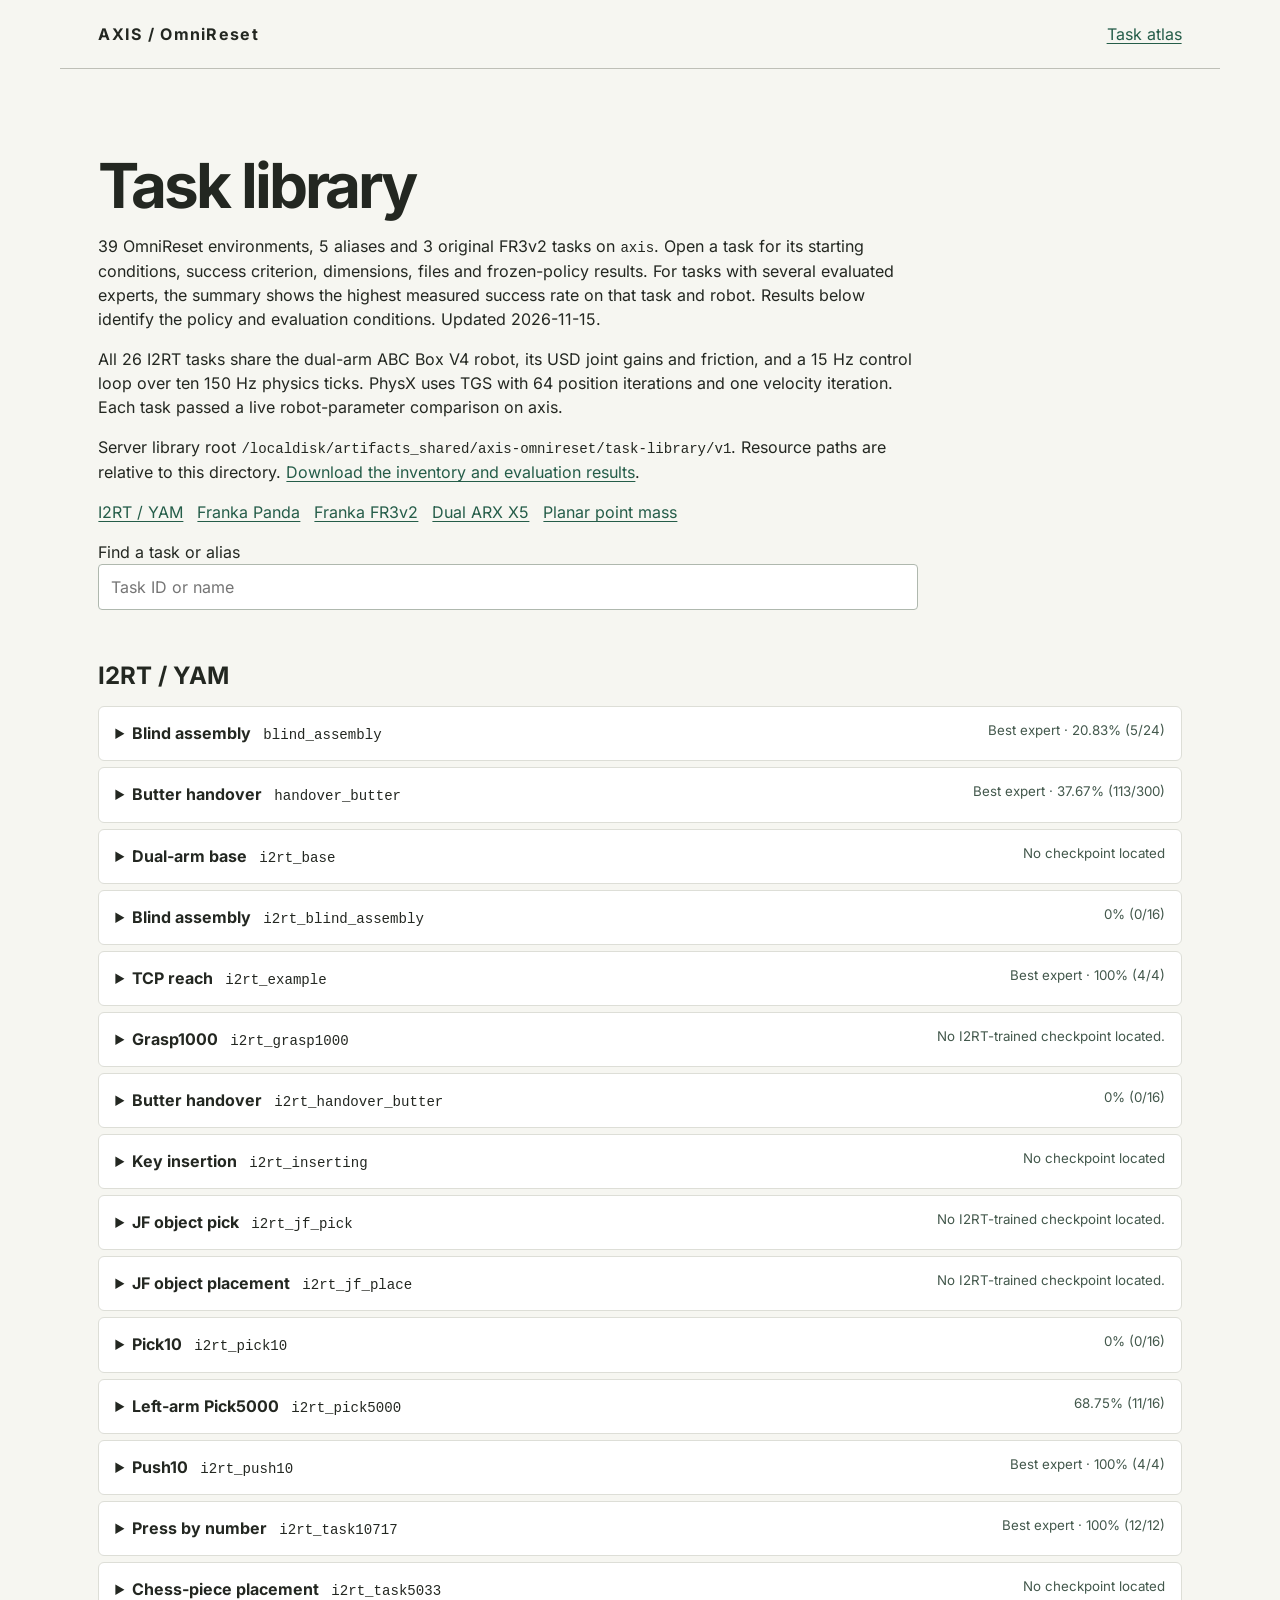
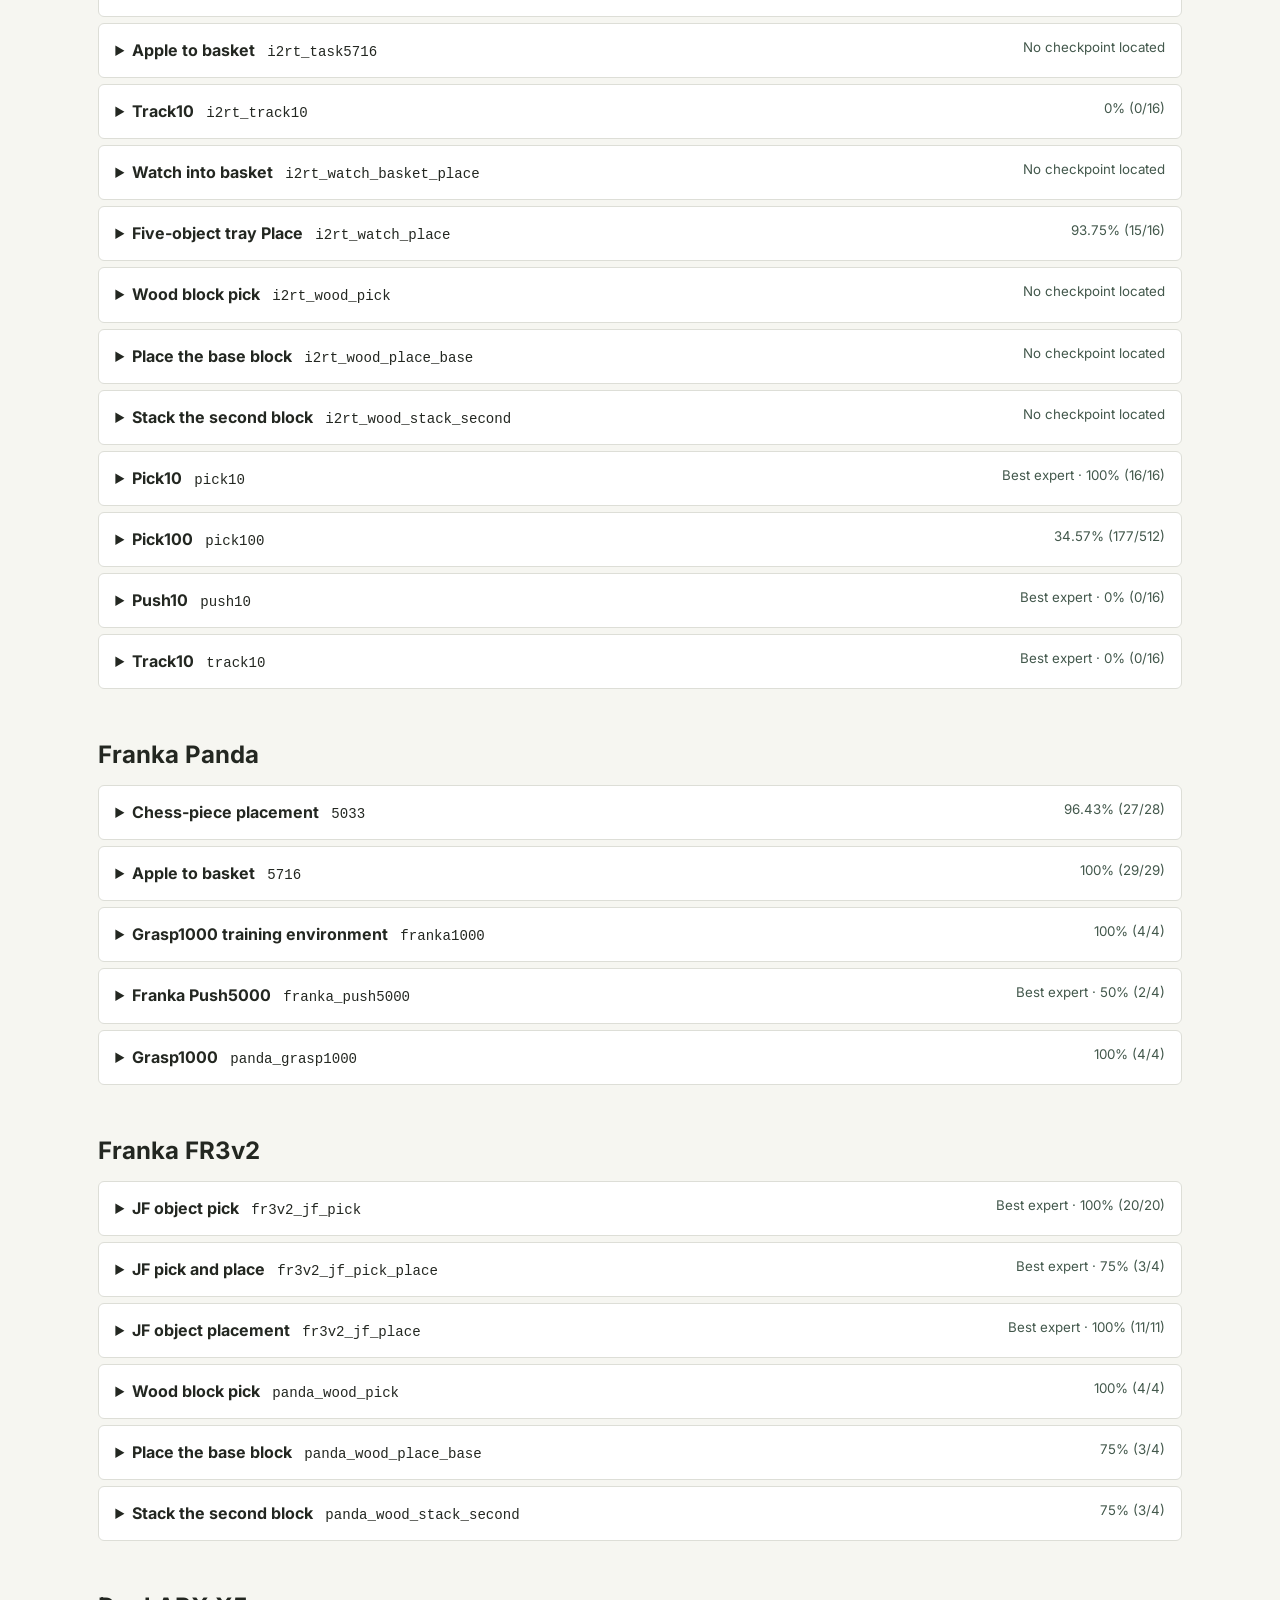
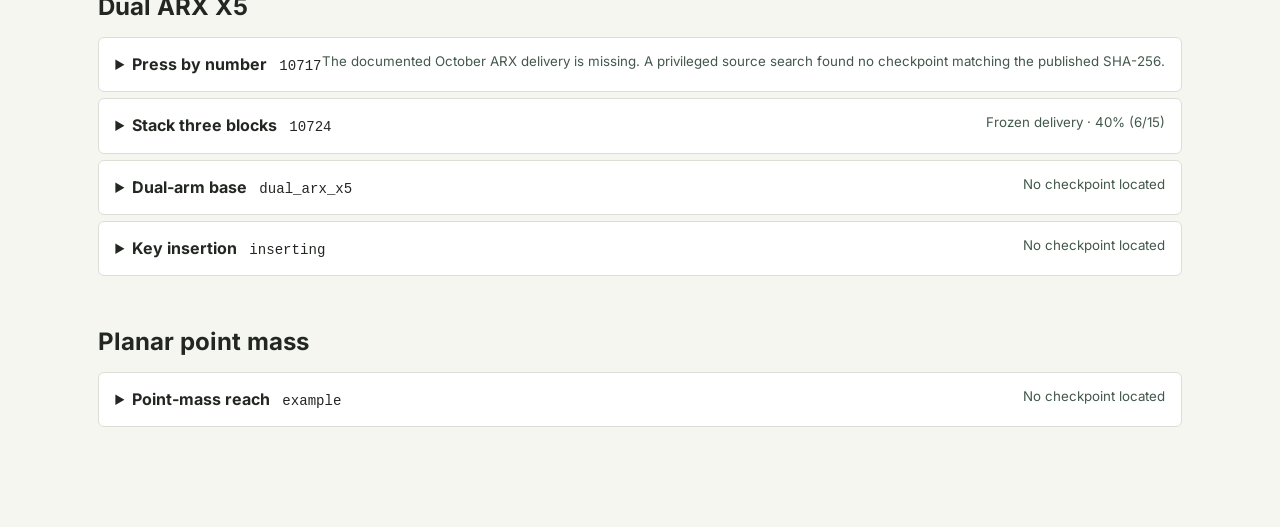
==== commit 64a905da: "Rank task experts by measured same-embodiment success" ====
--- a/library.html
+++ b/library.html
@@ -1,14 +1,15 @@
 <!doctype html><html lang="en"><head><meta charset="utf-8"><meta name="viewport" content="width=device-width, initial-scale=1"><title>Task library and expert evaluations · Axis OmniReset</title><style>*{box-sizing:border-box}html{scroll-behavior:smooth}body{font:16px/1.5 Inter,Arial,sans-serif;color:#232721;background:#f6f6f1;margin:0}@font-face{font-family:Inter;src:url(assets/inter-latin.woff2)}header,main,footer{max-width:1160px;margin:auto;padding:22px clamp(16px,3vw,40px)}header{display:flex;align-items:center;justify-content:space-between;border-bottom:1px solid #bebfb7}header strong{letter-spacing:.08em}a{color:#255d49;text-underline-offset:.18em}h1{font-size:clamp(34px,5vw,62px);line-height:1.05;margin:1em 0 .25em;letter-spacing:-.05em}h2{margin:2em 0 .5em}p{max-width:82ch}nav{display:flex;gap:14px;flex-wrap:wrap}code{font-size:.88em;overflow-wrap:anywhere}details{scroll-margin-top:12px;background:#fff;border:1px solid #ddded7;border-radius:6px;margin:6px 0}details[open]{border-color:#759883}summary{cursor:pointer;padding:14px 16px}summary strong{margin-right:12px}summary small{float:right;color:#43584c}details>div{padding:0 18px 12px}dt{font-weight:650;margin-top:12px}dd{margin:2px 0}ul{padding-left:22px}li{margin:.25em 0}table{border-collapse:collapse;width:100%}td,th{text-align:left;border-bottom:1px solid #ddd;padding:7px 8px;vertical-align:top}input{width:100%;padding:10px 12px;font:inherit;border:1px solid #afb8ae;border-radius:4px}footer{margin-top:3em} @media(max-width:650px){summary small{float:none;display:block}td,th{padding:4px;font-size:14px}}</style></head><body><header><strong>AXIS / OmniReset</strong><a href="index.html">Task atlas</a></header><main><h1>Task library</h1>
-<p>39 OmniReset environments, 5 aliases and 3 original FR3v2 tasks on <code>axis</code>. Open a task for its starting conditions, success criterion, dimensions, files and frozen-policy results. Each score uses the robot on which the policy trained. Updated 2026-11-15.</p>
+<p>39 OmniReset environments, 5 aliases and 3 original FR3v2 tasks on <code>axis</code>. Open a task for its starting conditions, success criterion, dimensions, files and frozen-policy results. For tasks with several evaluated experts, the summary shows the highest measured success rate on that task and robot. Results below identify the policy and evaluation conditions. Updated 2026-11-15.</p>
 <p>All 26 I2RT tasks share the dual-arm ABC Box V4 robot, its USD joint gains and friction, and a 15 Hz control loop over ten 150 Hz physics ticks. PhysX uses TGS with 64 position iterations and one velocity iteration. Each task passed a live robot-parameter comparison on axis.</p>
 <p>Server library root <code>/localdisk/artifacts_shared/axis-omnireset/task-library/v1</code>. Resource paths are relative to this directory. <a href="task-library.json">Download the inventory and evaluation results</a>.</p>
 <nav aria-label="Embodiments"><a href="#group-0">I2RT / YAM</a><a href="#group-1">Franka Panda</a><a href="#group-2">Franka FR3v2</a><a href="#group-3">Dual ARX X5</a><a href="#group-4">Planar point mass</a></nav><p><label for="filter">Find a task or alias</label><input type="search" id="filter" placeholder="Task ID or name"></p>
 <section id="group-0"><h2>I2RT / YAM</h2>
-<details id="blind_assembly" data-aliases="" data-search="blind_assembly blind assembly"><summary><strong>Blind assembly</strong><code>blind_assembly</code><small>9.38% (3/32)</small></summary><div><dl>
+<details id="blind_assembly" data-aliases="" data-search="blind_assembly blind assembly"><summary><strong>Blind assembly</strong><code>blind_assembly</code><small>Best expert · 20.83% (5/24)</small></summary><div><dl>
 <dt>Start</dt><dd>Native peg/fixture geometry and insertion starts. The evaluated cascade includes a grasp prefix across 24 geometries.</dd>
 <dt>Success</dt><dd>Align the peg and matching fixture. Capture the peg in the opening, then maintain slow, stable seating for the checker’s required interval.</dd>
 <dt>Observation / action</dt><dd>616 / 6 · 15 Hz control · 150 Hz physics · 10 substeps</dd>
 <dt>Expert availability</dt><dd>Frozen weights on axis</dd>
+<dt>Highest-scoring policy</dt><dd>Archived SAC approach and PPO insertion</dd>
 <dt>Server directory</dt><dd><code>by-task/blind_assembly/</code></dd></dl>
 <table><caption>Frozen-policy evaluations on axis</caption><thead><tr><th>Policy or configuration</th><th>Success</th><th>Protocol</th></tr></thead><tbody>
 <tr><td>Archived SAC approach and PPO insertion</td><td>20.83% (5/24)</td><td>Continuous frozen SAC approach and PPO insertion from home. One layout in each of the 24 geometry variants. The robot and object were never reset between stages. Code <code>f06da37b</code>.</td></tr>
@@ -27,18 +28,19 @@
 <dt>Trajectories and replay</dt><dd><ul><li><code>packages/native-i2rt/artifacts/assembly/task_i2rt_blind_assembly/trajectories/batch_00000.pt</code></li><li><code>packages/native-i2rt/artifacts/assembly/task_i2rt_blind_assembly/trajectories/batch_00001.pt</code></li><li><code>packages/native-i2rt/artifacts/assembly/task_i2rt_blind_assembly/trajectories/batch_00002.pt</code></li><li><code>packages/native-i2rt/artifacts/assembly/task_i2rt_blind_assembly/trajectories/batch_00003.pt</code></li><li><code>packages/native-i2rt/artifacts/assembly/task_i2rt_blind_assembly/trajectories/batch_00004.pt</code></li><li><code>packages/native-i2rt/artifacts/assembly/task_i2rt_blind_assembly/trajectories/batch_00005.pt</code></li><li><code>packages/native-i2rt/artifacts/assembly/task_i2rt_blind_assembly/trajectories/batch_00006.pt</code></li><li><code>packages/native-i2rt/artifacts/assembly/task_i2rt_blind_assembly/trajectories/batch_00007.pt</code></li><li><code>packages/native-i2rt/artifacts/assembly/task_i2rt_blind_assembly/trajectories/batch_00008.pt</code></li><li><code>packages/native-i2rt/artifacts/assembly/task_i2rt_blind_assembly/trajectories/batch_00009.pt</code></li><li><code>packages/native-i2rt/artifacts/assembly/task_i2rt_blind_assembly/trajectories/batch_00010.pt</code></li><li><code>packages/native-i2rt/artifacts/assembly/task_i2rt_blind_assembly/trajectories/batch_00011.pt</code></li><li><code>packages/native-i2rt/artifacts/assembly/task_i2rt_blind_assembly/trajectories/batch_00012.pt</code></li><li><code>packages/native-i2rt/artifacts/assembly/task_i2rt_blind_assembly/trajectories/batch_00013.pt</code></li><li><code>packages/native-i2rt/artifacts/assembly/task_i2rt_blind_assembly/trajectories/batch_00014.pt</code></li><li><code>central/store/a100/artifacts/state_rl_policy_replays/2026-11-01/i2rt_blind_assembly</code></li></ul></dd>
 <dt>Reset banks</dt><dd><ul><li><code>packages/native-i2rt/artifacts/assembly/task_i2rt_blind_assembly/ppo_capture_boundaries_d6e7b2b6888654d2.pt</code></li><li><code>packages/native-i2rt/artifacts/assembly/task_i2rt_blind_assembly/ppo_contact_bank_a45f08b11c0f9e50.pt</code></li><li><code>packages/native-i2rt/artifacts/assembly/task_i2rt_blind_assembly/ppo_curriculum_bank_a8df4304efa1d499.pt</code></li><li><code>central/store/a100/artifacts/state_rl_experts/i2rt_blind_assembly/03_upstream_success.pt</code></li></ul></dd>
 </dl></div></details>
-<details id="handover_butter" data-aliases="" data-search="handover_butter butter handover"><summary><strong>Butter handover</strong><code>handover_butter</code><small>2 evaluated policies</small></summary><div><dl>
+<details id="handover_butter" data-aliases="" data-search="handover_butter butter handover"><summary><strong>Butter handover</strong><code>handover_butter</code><small>Best expert · 37.67% (113/300)</small></summary><div><dl>
 <dt>Start</dt><dd>Native demonstration bank. Select skill_index 0, 1 or 2 for grasp, handover or complete placement.</dd>
 <dt>Success</dt><dd>Stage 0 ends at donor capture. Stage 1 requires receiver capture and donor release. The full course ends after placement on the target mat and receiver release.</dd>
 <dt>Observation / action</dt><dd>209 / 14 · 15 Hz control · 150 Hz physics · 10 substeps</dd>
 <dt>Expert availability</dt><dd>Frozen weights on axis</dd>
+<dt>Highest-scoring policy</dt><dd>Native MA-v2 chain</dd>
 <dt>Server directory</dt><dd><code>by-task/handover_butter/</code></dd></dl>
 <table><caption>Frozen-policy evaluations on axis</caption><thead><tr><th>Policy or configuration</th><th>Success</th><th>Protocol</th></tr></thead><tbody>
+<tr><td>Native MA-v2 chain</td><td>37.67% (113/300)</td><td>Three frozen MA-v2 stages on the author’s 300 train/validation starting points. Code <code>f06da37b</code>.</td></tr>
+<tr><td>butter-left_to_right</td><td>18.75% (3/16)</td><td>Directional online training contract, 16 continuous home starts, deterministic binary-gripper mean actor at 15 Hz; left_to_right Code <code>f06da37b</code>.</td></tr>
 <tr><td>archive-handover_butter_sac</td><td>0% (0/16)</td><td>Sixteen native registered stage-zero bank starts, seed 42. Success means the first butter handover skill reached its milestone. Code <code>f06da37b</code>.</td></tr>
 <tr><td>archive-handover_butter_skills</td><td>0% (0/16)</td><td>Sixteen native registered stage-zero bank starts, seed 42. Success means the first butter handover skill reached its milestone. Code <code>f06da37b</code>.</td></tr>
-<tr><td>butter-left_to_right</td><td>18.75% (3/16)</td><td>Directional online training contract, 16 continuous home starts, deterministic binary-gripper mean actor at 15 Hz; left_to_right Code <code>f06da37b</code>.</td></tr>
 <tr><td>butter-right_to_left</td><td>0% (0/16)</td><td>Directional online training contract, 16 continuous home starts, deterministic binary-gripper mean actor at 15 Hz; right_to_left Code <code>f06da37b</code>.</td></tr>
-<tr><td>Native MA-v2 chain</td><td>37.67% (113/300)</td><td>Three frozen MA-v2 stages on the author’s 300 train/validation starting points. Code <code>f06da37b</code>.</td></tr>
 </tbody></table>
 <details><summary>Archived evaluations on earlier physics</summary><ul>
 <li>archive-handover_butter_sac · 0% (0/16). Sixteen native registered stage-zero bank starts, seed 42. Success means the first butter handover skill reached its milestone.</li>
@@ -83,11 +85,12 @@
 <dt>Trajectories and replay</dt><dd><ul><li><code>packages/reset-banks/shared_i2rt_reference_scratch_20261108/aligned_banks/i2rt_blind_assembly_01/bank.pt</code></li><li><code>packages/reset-banks/shared_i2rt_reference_scratch_20261108/aligned_banks/i2rt_blind_assembly_02/bank.pt</code></li><li><code>packages/reset-banks/shared_i2rt_reference_scratch_20261108/aligned_banks/i2rt_blind_assembly_03/bank.pt</code></li><li><code>packages/reset-banks/shared_i2rt_reference_scratch_20261108/aligned_banks/i2rt_blind_assembly_04/bank.pt</code></li><li><code>packages/reset-banks/shared_i2rt_reference_scratch_20261108/aligned_banks/i2rt_blind_assembly_05/bank.pt</code></li><li><code>packages/reset-banks/shared_i2rt_reference_scratch_20261108/aligned_banks/i2rt_blind_assembly_06/bank.pt</code></li><li><code>packages/reset-banks/shared_i2rt_reference_scratch_20261108/aligned_banks/i2rt_blind_assembly_07/bank.pt</code></li><li><code>packages/reset-banks/shared_i2rt_reference_scratch_20261108/aligned_banks/i2rt_blind_assembly_08/bank.pt</code></li><li><code>packages/reset-banks/shared_i2rt_reference_scratch_20261108/aligned_banks/i2rt_blind_assembly_09/bank.pt</code></li><li><code>packages/reset-banks/shared_i2rt_reference_scratch_20261108/aligned_banks/i2rt_blind_assembly_10/bank.pt</code></li><li><code>packages/reset-banks/shared_i2rt_reference_scratch_20261108/aligned_banks/i2rt_blind_assembly_11/bank.pt</code></li><li><code>packages/reset-banks/shared_i2rt_reference_scratch_20261108/aligned_banks/i2rt_blind_assembly_12/bank.pt</code></li><li><code>packages/reset-banks/shared_i2rt_reference_scratch_20261108/aligned_banks/i2rt_blind_assembly_13/bank.pt</code></li><li><code>packages/reset-banks/shared_i2rt_reference_scratch_20261108/aligned_banks/i2rt_blind_assembly_14/bank.pt</code></li><li><code>packages/reset-banks/shared_i2rt_reference_scratch_20261108/aligned_banks/i2rt_blind_assembly_15/bank.pt</code></li><li><code>packages/reset-banks/shared_i2rt_reference_scratch_20261108/aligned_banks/i2rt_blind_assembly_16/bank.pt</code></li><li><code>packages/reset-banks/shared_i2rt_reference_scratch_20261108/aligned_banks/i2rt_blind_assembly_17/bank.pt</code></li><li><code>packages/reset-banks/shared_i2rt_reference_scratch_20261108/aligned_banks/i2rt_blind_assembly_18/bank.pt</code></li><li><code>packages/reset-banks/shared_i2rt_reference_scratch_20261108/aligned_banks/i2rt_blind_assembly_19/bank.pt</code></li><li><code>packages/reset-banks/shared_i2rt_reference_scratch_20261108/aligned_banks/i2rt_blind_assembly_20/bank.pt</code></li><li><code>packages/reset-banks/shared_i2rt_reference_scratch_20261108/aligned_banks/i2rt_blind_assembly_21/bank.pt</code></li><li><code>packages/reset-banks/shared_i2rt_reference_scratch_20261108/aligned_banks/i2rt_blind_assembly_22/bank.pt</code></li><li><code>packages/reset-banks/shared_i2rt_reference_scratch_20261108/aligned_banks/i2rt_blind_assembly_23/bank.pt</code></li><li><code>packages/reset-banks/shared_i2rt_reference_scratch_20261108/aligned_banks/i2rt_blind_assembly_default/bank.pt</code></li><li><code>packages/reset-banks/shared_i2rt_reference_scratch_20261108/aligned_complete_recordings/i2rt_blind_assembly_05/bank.pt</code></li><li><code>packages/reset-banks/shared_i2rt_reference_scratch_20261108/banks/i2rt_blind_assembly_01/bank.pt</code></li><li><code>packages/reset-banks/shared_i2rt_reference_scratch_20261108/banks/i2rt_blind_assembly_02/bank.pt</code></li><li><code>packages/reset-banks/shared_i2rt_reference_scratch_20261108/banks/i2rt_blind_assembly_03/bank.pt</code></li><li><code>packages/reset-banks/shared_i2rt_reference_scratch_20261108/banks/i2rt_blind_assembly_04/bank.pt</code></li><li><code>packages/reset-banks/shared_i2rt_reference_scratch_20261108/banks/i2rt_blind_assembly_05/bank.pt</code></li><li><code>packages/reset-banks/shared_i2rt_reference_scratch_20261108/banks/i2rt_blind_assembly_06/bank.pt</code></li><li><code>packages/reset-banks/shared_i2rt_reference_scratch_20261108/banks/i2rt_blind_assembly_07/bank.pt</code></li><li><code>packages/reset-banks/shared_i2rt_reference_scratch_20261108/banks/i2rt_blind_assembly_08/bank.pt</code></li><li><code>packages/reset-banks/shared_i2rt_reference_scratch_20261108/banks/i2rt_blind_assembly_09/bank.pt</code></li><li><code>packages/reset-banks/shared_i2rt_reference_scratch_20261108/banks/i2rt_blind_assembly_10/bank.pt</code></li><li><code>packages/reset-banks/shared_i2rt_reference_scratch_20261108/banks/i2rt_blind_assembly_11/bank.pt</code></li><li><code>packages/reset-banks/shared_i2rt_reference_scratch_20261108/banks/i2rt_blind_assembly_12/bank.pt</code></li><li><code>packages/reset-banks/shared_i2rt_reference_scratch_20261108/banks/i2rt_blind_assembly_13/bank.pt</code></li><li><code>packages/reset-banks/shared_i2rt_reference_scratch_20261108/banks/i2rt_blind_assembly_14/bank.pt</code></li><li><code>packages/reset-banks/shared_i2rt_reference_scratch_20261108/banks/i2rt_blind_assembly_15/bank.pt</code></li><li><code>packages/reset-banks/shared_i2rt_reference_scratch_20261108/banks/i2rt_blind_assembly_16/bank.pt</code></li><li><code>packages/reset-banks/shared_i2rt_reference_scratch_20261108/banks/i2rt_blind_assembly_17/bank.pt</code></li><li><code>packages/reset-banks/shared_i2rt_reference_scratch_20261108/banks/i2rt_blind_assembly_18/bank.pt</code></li><li><code>packages/reset-banks/shared_i2rt_reference_scratch_20261108/banks/i2rt_blind_assembly_19/bank.pt</code></li><li><code>packages/reset-banks/shared_i2rt_reference_scratch_20261108/banks/i2rt_blind_assembly_20/bank.pt</code></li><li><code>packages/reset-banks/shared_i2rt_reference_scratch_20261108/banks/i2rt_blind_assembly_21/bank.pt</code></li><li><code>packages/reset-banks/shared_i2rt_reference_scratch_20261108/banks/i2rt_blind_assembly_22/bank.pt</code></li><li><code>packages/reset-banks/shared_i2rt_reference_scratch_20261108/banks/i2rt_blind_assembly_23/bank.pt</code></li><li><code>packages/reset-banks/shared_i2rt_reference_scratch_20261108/banks/i2rt_blind_assembly_default/bank.pt</code></li></ul></dd>
 <dt>Reset banks</dt><dd><ul><li><code>packages/reset-banks/shared_i2rt_reference_20261107/qualify_blind_assembly_v2/provider.json</code></li><li><code>packages/reset-banks/shared_i2rt_reference_scratch_20261108/aligned_banks/i2rt_blind_assembly_01/provider.json</code></li><li><code>packages/reset-banks/shared_i2rt_reference_scratch_20261108/aligned_banks/i2rt_blind_assembly_02/provider.json</code></li><li><code>packages/reset-banks/shared_i2rt_reference_scratch_20261108/aligned_banks/i2rt_blind_assembly_03/provider.json</code></li><li><code>packages/reset-banks/shared_i2rt_reference_scratch_20261108/aligned_banks/i2rt_blind_assembly_04/provider.json</code></li><li><code>packages/reset-banks/shared_i2rt_reference_scratch_20261108/aligned_banks/i2rt_blind_assembly_05/provider.json</code></li><li><code>packages/reset-banks/shared_i2rt_reference_scratch_20261108/aligned_banks/i2rt_blind_assembly_06/provider.json</code></li><li><code>packages/reset-banks/shared_i2rt_reference_scratch_20261108/aligned_banks/i2rt_blind_assembly_07/provider.json</code></li><li><code>packages/reset-banks/shared_i2rt_reference_scratch_20261108/aligned_banks/i2rt_blind_assembly_08/provider.json</code></li><li><code>packages/reset-banks/shared_i2rt_reference_scratch_20261108/aligned_banks/i2rt_blind_assembly_09/provider.json</code></li><li><code>packages/reset-banks/shared_i2rt_reference_scratch_20261108/aligned_banks/i2rt_blind_assembly_10/provider.json</code></li><li><code>packages/reset-banks/shared_i2rt_reference_scratch_20261108/aligned_banks/i2rt_blind_assembly_11/provider.json</code></li><li><code>packages/reset-banks/shared_i2rt_reference_scratch_20261108/aligned_banks/i2rt_blind_assembly_12/provider.json</code></li><li><code>packages/reset-banks/shared_i2rt_reference_scratch_20261108/aligned_banks/i2rt_blind_assembly_13/provider.json</code></li><li><code>packages/reset-banks/shared_i2rt_reference_scratch_20261108/aligned_banks/i2rt_blind_assembly_14/provider.json</code></li><li><code>packages/reset-banks/shared_i2rt_reference_scratch_20261108/aligned_banks/i2rt_blind_assembly_15/provider.json</code></li><li><code>packages/reset-banks/shared_i2rt_reference_scratch_20261108/aligned_banks/i2rt_blind_assembly_16/provider.json</code></li><li><code>packages/reset-banks/shared_i2rt_reference_scratch_20261108/aligned_banks/i2rt_blind_assembly_17/provider.json</code></li><li><code>packages/reset-banks/shared_i2rt_reference_scratch_20261108/aligned_banks/i2rt_blind_assembly_18/provider.json</code></li><li><code>packages/reset-banks/shared_i2rt_reference_scratch_20261108/aligned_banks/i2rt_blind_assembly_19/provider.json</code></li><li><code>packages/reset-banks/shared_i2rt_reference_scratch_20261108/aligned_banks/i2rt_blind_assembly_20/provider.json</code></li><li><code>packages/reset-banks/shared_i2rt_reference_scratch_20261108/aligned_banks/i2rt_blind_assembly_21/provider.json</code></li><li><code>packages/reset-banks/shared_i2rt_reference_scratch_20261108/aligned_banks/i2rt_blind_assembly_22/provider.json</code></li><li><code>packages/reset-banks/shared_i2rt_reference_scratch_20261108/aligned_banks/i2rt_blind_assembly_23/provider.json</code></li><li><code>packages/reset-banks/shared_i2rt_reference_scratch_20261108/aligned_banks/i2rt_blind_assembly_default/provider.json</code></li><li><code>packages/reset-banks/shared_i2rt_reference_scratch_20261108/aligned_complete_recordings/i2rt_blind_assembly_05/provider.json</code></li><li><code>packages/reset-banks/shared_i2rt_reference_scratch_20261108/banks/i2rt_blind_assembly_01/provider.json</code></li><li><code>packages/reset-banks/shared_i2rt_reference_scratch_20261108/banks/i2rt_blind_assembly_02/provider.json</code></li><li><code>packages/reset-banks/shared_i2rt_reference_scratch_20261108/banks/i2rt_blind_assembly_03/provider.json</code></li><li><code>packages/reset-banks/shared_i2rt_reference_scratch_20261108/banks/i2rt_blind_assembly_04/provider.json</code></li><li><code>packages/reset-banks/shared_i2rt_reference_scratch_20261108/banks/i2rt_blind_assembly_05/provider.json</code></li><li><code>packages/reset-banks/shared_i2rt_reference_scratch_20261108/banks/i2rt_blind_assembly_06/provider.json</code></li><li><code>packages/reset-banks/shared_i2rt_reference_scratch_20261108/banks/i2rt_blind_assembly_07/provider.json</code></li><li><code>packages/reset-banks/shared_i2rt_reference_scratch_20261108/banks/i2rt_blind_assembly_08/provider.json</code></li><li><code>packages/reset-banks/shared_i2rt_reference_scratch_20261108/banks/i2rt_blind_assembly_09/provider.json</code></li><li><code>packages/reset-banks/shared_i2rt_reference_scratch_20261108/banks/i2rt_blind_assembly_10/provider.json</code></li><li><code>packages/reset-banks/shared_i2rt_reference_scratch_20261108/banks/i2rt_blind_assembly_11/provider.json</code></li><li><code>packages/reset-banks/shared_i2rt_reference_scratch_20261108/banks/i2rt_blind_assembly_12/provider.json</code></li><li><code>packages/reset-banks/shared_i2rt_reference_scratch_20261108/banks/i2rt_blind_assembly_13/provider.json</code></li><li><code>packages/reset-banks/shared_i2rt_reference_scratch_20261108/banks/i2rt_blind_assembly_14/provider.json</code></li><li><code>packages/reset-banks/shared_i2rt_reference_scratch_20261108/banks/i2rt_blind_assembly_15/provider.json</code></li><li><code>packages/reset-banks/shared_i2rt_reference_scratch_20261108/banks/i2rt_blind_assembly_16/provider.json</code></li><li><code>packages/reset-banks/shared_i2rt_reference_scratch_20261108/banks/i2rt_blind_assembly_17/provider.json</code></li><li><code>packages/reset-banks/shared_i2rt_reference_scratch_20261108/banks/i2rt_blind_assembly_18/provider.json</code></li><li><code>packages/reset-banks/shared_i2rt_reference_scratch_20261108/banks/i2rt_blind_assembly_19/provider.json</code></li><li><code>packages/reset-banks/shared_i2rt_reference_scratch_20261108/banks/i2rt_blind_assembly_20/provider.json</code></li><li><code>packages/reset-banks/shared_i2rt_reference_scratch_20261108/banks/i2rt_blind_assembly_21/provider.json</code></li><li><code>packages/reset-banks/shared_i2rt_reference_scratch_20261108/banks/i2rt_blind_assembly_22/provider.json</code></li><li><code>packages/reset-banks/shared_i2rt_reference_scratch_20261108/banks/i2rt_blind_assembly_23/provider.json</code></li><li><code>packages/reset-banks/shared_i2rt_reference_scratch_20261108/banks/i2rt_blind_assembly_default/provider.json</code></li><li><code>packages/reset-banks/shared_i2rt_reference_scratch_20261108/training_banks/i2rt_blind_assembly_01/provider.json</code></li><li><code>packages/reset-banks/shared_i2rt_reference_scratch_20261108/training_banks/i2rt_blind_assembly_02/provider.json</code></li><li><code>packages/reset-banks/shared_i2rt_reference_scratch_20261108/training_banks/i2rt_blind_assembly_03/provider.json</code></li><li><code>packages/reset-banks/shared_i2rt_reference_scratch_20261108/training_banks/i2rt_blind_assembly_04/provider.json</code></li><li><code>packages/reset-banks/shared_i2rt_reference_scratch_20261108/training_banks/i2rt_blind_assembly_05/provider.json</code></li><li><code>packages/reset-banks/shared_i2rt_reference_scratch_20261108/training_banks/i2rt_blind_assembly_06/provider.json</code></li><li><code>packages/reset-banks/shared_i2rt_reference_scratch_20261108/training_banks/i2rt_blind_assembly_07/provider.json</code></li><li><code>packages/reset-banks/shared_i2rt_reference_scratch_20261108/training_banks/i2rt_blind_assembly_08/provider.json</code></li><li><code>packages/reset-banks/shared_i2rt_reference_scratch_20261108/training_banks/i2rt_blind_assembly_09/provider.json</code></li><li><code>packages/reset-banks/shared_i2rt_reference_scratch_20261108/training_banks/i2rt_blind_assembly_10/provider.json</code></li><li><code>packages/reset-banks/shared_i2rt_reference_scratch_20261108/training_banks/i2rt_blind_assembly_11/provider.json</code></li><li><code>packages/reset-banks/shared_i2rt_reference_scratch_20261108/training_banks/i2rt_blind_assembly_12/provider.json</code></li><li><code>packages/reset-banks/shared_i2rt_reference_scratch_20261108/training_banks/i2rt_blind_assembly_13/provider.json</code></li><li><code>packages/reset-banks/shared_i2rt_reference_scratch_20261108/training_banks/i2rt_blind_assembly_14/provider.json</code></li><li><code>packages/reset-banks/shared_i2rt_reference_scratch_20261108/training_banks/i2rt_blind_assembly_15/provider.json</code></li><li><code>packages/reset-banks/shared_i2rt_reference_scratch_20261108/training_banks/i2rt_blind_assembly_16/provider.json</code></li><li><code>packages/reset-banks/shared_i2rt_reference_scratch_20261108/training_banks/i2rt_blind_assembly_17/provider.json</code></li><li><code>packages/reset-banks/shared_i2rt_reference_scratch_20261108/training_banks/i2rt_blind_assembly_18/provider.json</code></li><li><code>packages/reset-banks/shared_i2rt_reference_scratch_20261108/training_banks/i2rt_blind_assembly_19/provider.json</code></li><li><code>packages/reset-banks/shared_i2rt_reference_scratch_20261108/training_banks/i2rt_blind_assembly_20/provider.json</code></li><li><code>packages/reset-banks/shared_i2rt_reference_scratch_20261108/training_banks/i2rt_blind_assembly_21/provider.json</code></li><li><code>packages/reset-banks/shared_i2rt_reference_scratch_20261108/training_banks/i2rt_blind_assembly_22/provider.json</code></li><li><code>packages/reset-banks/shared_i2rt_reference_scratch_20261108/training_banks/i2rt_blind_assembly_23/provider.json</code></li><li><code>packages/reset-banks/shared_i2rt_reference_scratch_20261108/training_banks/i2rt_blind_assembly_default/provider.json</code></li></ul></dd>
 </dl></div></details>
-<details id="i2rt_example" data-aliases="" data-search="i2rt_example tcp reach"><summary><strong>TCP reach</strong><code>i2rt_example</code><small>Historical fixed-layout checkpoints</small></summary><div><dl>
+<details id="i2rt_example" data-aliases="" data-search="i2rt_example tcp reach"><summary><strong>TCP reach</strong><code>i2rt_example</code><small>Best expert · 100% (4/4)</small></summary><div><dl>
 <dt>Start</dt><dd>Target is 10 cm forward of the left TCP at reset.</dd>
 <dt>Success</dt><dd>Move the left TCP to within 5 cm of the target.</dd>
 <dt>Observation / action</dt><dd>64 / 14 · 15 Hz control · 150 Hz physics · 10 substeps</dd>
 <dt>Expert availability</dt><dd>Historical fixed-layout checkpoints</dd>
+<dt>Highest-scoring policy</dt><dd>i2rt_example_default · 0095a6ff (tied with 2 other policies)</dd>
 <dt>Server directory</dt><dd><code>by-task/i2rt_example/</code></dd></dl>
 <table><caption>Frozen-policy evaluations on axis</caption><thead><tr><th>Policy or configuration</th><th>Success</th><th>Protocol</th></tr></thead><tbody>
 <tr><td>i2rt_example_default · 0095a6ff</td><td>100% (4/4)</td><td>Four fresh starts using archived fixed-layout configuration i2rt_example_default. The actor receives its training-time observation fields from the active scene. Code <code>f06da37b</code>.</td></tr>
@@ -201,14 +204,14 @@
 <dt>Trajectories and replay</dt><dd><ul><li><code>central/store/sysid/yam_sysid_giver_clearance_20261112/outputs/pick5000_i1_zoh_validation_20261114/collect</code></li><li><code>central/store/a100/temp/i2rt_pick5000_full_visual_20261115/roll16_absolute</code></li></ul></dd>
 <dt>Reset banks</dt><dd><ul><li><code>central/store/a100/runs/i2rt_pick5000_i1_zoh_resume_20261114/out/checkpoints/latest.pt</code></li></ul></dd>
 </dl></div></details>
-<details id="i2rt_push10" data-aliases="" data-search="i2rt_push10 push10"><summary><strong>Push10</strong><code>i2rt_push10</code><small>0% (0/16)</small></summary><div><dl>
+<details id="i2rt_push10" data-aliases="" data-search="i2rt_push10 push10"><summary><strong>Push10</strong><code>i2rt_push10</code><small>Best expert · 100% (4/4)</small></summary><div><dl>
 <dt>Start</dt><dd>Shared home and selected object on the table. Optional reference starts.</dd>
 <dt>Success</dt><dd>Keep the gripper open and push the object into a table-supported goal within 5 mm on each position axis.</dd>
 <dt>Observation / action</dt><dd>1023 / 14 · 15 Hz control · 150 Hz physics · 10 substeps</dd>
 <dt>Expert availability</dt><dd>Frozen weights on axis</dd>
+<dt>Highest-scoring policy</dt><dd>i2rt_push10_bottle_16 · 45742742 (tied with 7 other policies)</dd>
 <dt>Server directory</dt><dd><code>by-task/i2rt_push10/</code></dd></dl>
 <table><caption>Frozen-policy evaluations on axis</caption><thead><tr><th>Policy or configuration</th><th>Success</th><th>Protocol</th></tr></thead><tbody>
-<tr><td>i2rt_push10</td><td>0% (0/16)</td><td>Frozen author policy on 16 fresh shared-tabletop starts, seed 42. Each episode ran to success, failure or timeout. Code <code>f06da37b</code>.</td></tr>
 <tr><td>i2rt_push10_bottle_16 · 45742742</td><td>100% (4/4)</td><td>Four fresh starts using archived fixed-layout configuration i2rt_push10_bottle_16. The actor receives its training-time observation fields from the active scene. Code <code>f06da37b</code>.</td></tr>
 <tr><td>i2rt_push10_can_1 · 4fa34a6e</td><td>100% (4/4)</td><td>Four fresh starts using archived fixed-layout configuration i2rt_push10_can_1. The actor receives its training-time observation fields from the active scene. Code <code>f06da37b</code>.</td></tr>
 <tr><td>i2rt_push10_chocolate_bar_14 · 59c40805</td><td>100% (4/4)</td><td>Four fresh starts using archived fixed-layout configuration i2rt_push10_chocolate_bar_14. The actor receives its training-time observation fields from the active scene. Code <code>f06da37b</code>.</td></tr>
@@ -217,6 +220,7 @@
 <tr><td>i2rt_push10_t_shaped_block_0 · 9e51ad6c</td><td>100% (4/4)</td><td>Four fresh starts using archived fixed-layout configuration i2rt_push10_t_shaped_block_0. The actor receives its training-time observation fields from the active scene. Code <code>f06da37b</code>.</td></tr>
 <tr><td>i2rt_push10_default · e61f8a48</td><td>100% (4/4)</td><td>Four fresh starts using archived fixed-layout configuration i2rt_push10_default. The actor receives its training-time observation fields from the active scene. Code <code>f06da37b</code>.</td></tr>
 <tr><td>i2rt_push10_hammer_16 · eaac1616</td><td>100% (4/4)</td><td>Four fresh starts using archived fixed-layout configuration i2rt_push10_hammer_16. The actor receives its training-time observation fields from the active scene. Code <code>f06da37b</code>.</td></tr>
+<tr><td>i2rt_push10</td><td>0% (0/16)</td><td>Frozen author policy on 16 fresh shared-tabletop starts, seed 42. Each episode ran to success, failure or timeout. Code <code>f06da37b</code>.</td></tr>
 </tbody></table>
 <dl>
 <dt>Assets</dt><dd><ul><li><code>packages/tabletop/provider.json</code></li><li><code>packages/tabletop/push10</code></li><li><code>packages/tabletop-variants/i2rt_push10_bottle_16/provider.json</code></li><li><code>packages/tabletop-variants/i2rt_push10_can_1/provider.json</code></li><li><code>packages/tabletop-variants/i2rt_push10_chocolate_bar_14/provider.json</code></li><li><code>packages/tabletop-variants/i2rt_push10_electric_toothbrush_6/provider.json</code></li><li><code>packages/tabletop-variants/i2rt_push10_hammer_16/provider.json</code></li><li><code>packages/tabletop-variants/i2rt_push10_matryoshka_doll_1/provider.json</code></li><li><code>packages/tabletop-variants/i2rt_push10_mouse_48/provider.json</code></li><li><code>packages/tabletop-variants/i2rt_push10_mug_54/provider.json</code></li><li><code>packages/tabletop-variants/i2rt_push10_t_shaped_block_0/provider.json</code></li><li><code>packages/robot-interface</code></li><li><code>packages/yam-geometry-20261106</code></li></ul></dd>
@@ -224,11 +228,12 @@
 <dt>Trajectories and replay</dt><dd><ul><li><code>packages/reset-banks/shared_i2rt_reference_scratch_20261108/aligned_banks/i2rt_push10_bottle_16/bank.pt</code></li><li><code>packages/reset-banks/shared_i2rt_reference_scratch_20261108/aligned_banks/i2rt_push10_can_1/bank.pt</code></li><li><code>packages/reset-banks/shared_i2rt_reference_scratch_20261108/aligned_banks/i2rt_push10_chocolate_bar_14/bank.pt</code></li><li><code>packages/reset-banks/shared_i2rt_reference_scratch_20261108/aligned_banks/i2rt_push10_default/bank.pt</code></li><li><code>packages/reset-banks/shared_i2rt_reference_scratch_20261108/aligned_banks/i2rt_push10_electric_toothbrush_6/bank.pt</code></li><li><code>packages/reset-banks/shared_i2rt_reference_scratch_20261108/aligned_banks/i2rt_push10_hammer_16/bank.pt</code></li><li><code>packages/reset-banks/shared_i2rt_reference_scratch_20261108/aligned_banks/i2rt_push10_matryoshka_doll_1/bank.pt</code></li><li><code>packages/reset-banks/shared_i2rt_reference_scratch_20261108/aligned_banks/i2rt_push10_mouse_48/bank.pt</code></li><li><code>packages/reset-banks/shared_i2rt_reference_scratch_20261108/aligned_banks/i2rt_push10_mug_54/bank.pt</code></li><li><code>packages/reset-banks/shared_i2rt_reference_scratch_20261108/aligned_banks/i2rt_push10_t_shaped_block_0/bank.pt</code></li><li><code>packages/reset-banks/shared_i2rt_reference_scratch_20261108/banks/i2rt_push10_bottle_16/bank.pt</code></li><li><code>packages/reset-banks/shared_i2rt_reference_scratch_20261108/banks/i2rt_push10_can_1/bank.pt</code></li><li><code>packages/reset-banks/shared_i2rt_reference_scratch_20261108/banks/i2rt_push10_chocolate_bar_14/bank.pt</code></li><li><code>packages/reset-banks/shared_i2rt_reference_scratch_20261108/banks/i2rt_push10_default/bank.pt</code></li><li><code>packages/reset-banks/shared_i2rt_reference_scratch_20261108/banks/i2rt_push10_electric_toothbrush_6/bank.pt</code></li><li><code>packages/reset-banks/shared_i2rt_reference_scratch_20261108/banks/i2rt_push10_hammer_16/bank.pt</code></li><li><code>packages/reset-banks/shared_i2rt_reference_scratch_20261108/banks/i2rt_push10_matryoshka_doll_1/bank.pt</code></li><li><code>packages/reset-banks/shared_i2rt_reference_scratch_20261108/banks/i2rt_push10_mouse_48/bank.pt</code></li><li><code>packages/reset-banks/shared_i2rt_reference_scratch_20261108/banks/i2rt_push10_mug_54/bank.pt</code></li><li><code>packages/reset-banks/shared_i2rt_reference_scratch_20261108/banks/i2rt_push10_t_shaped_block_0/bank.pt</code></li></ul></dd>
 <dt>Reset banks</dt><dd><ul><li><code>packages/reset-banks/shared_i2rt_reference_20261107/banks/i2rt_push10_default/provider.json</code></li><li><code>packages/reset-banks/shared_i2rt_reference_20261107/banks1024/i2rt_push10_default/provider.json</code></li><li><code>packages/reset-banks/shared_i2rt_reference_20261107/qualify_push10_v2/provider.json</code></li><li><code>packages/reset-banks/shared_i2rt_reference_20261107/qualify_push10_v6/provider.json</code></li><li><code>packages/reset-banks/shared_i2rt_reference_scratch_20261108/aligned_banks/i2rt_push10_bottle_16/provider.json</code></li><li><code>packages/reset-banks/shared_i2rt_reference_scratch_20261108/aligned_banks/i2rt_push10_can_1/provider.json</code></li><li><code>packages/reset-banks/shared_i2rt_reference_scratch_20261108/aligned_banks/i2rt_push10_chocolate_bar_14/provider.json</code></li><li><code>packages/reset-banks/shared_i2rt_reference_scratch_20261108/aligned_banks/i2rt_push10_default/provider.json</code></li><li><code>packages/reset-banks/shared_i2rt_reference_scratch_20261108/aligned_banks/i2rt_push10_electric_toothbrush_6/provider.json</code></li><li><code>packages/reset-banks/shared_i2rt_reference_scratch_20261108/aligned_banks/i2rt_push10_hammer_16/provider.json</code></li><li><code>packages/reset-banks/shared_i2rt_reference_scratch_20261108/aligned_banks/i2rt_push10_matryoshka_doll_1/provider.json</code></li><li><code>packages/reset-banks/shared_i2rt_reference_scratch_20261108/aligned_banks/i2rt_push10_mouse_48/provider.json</code></li><li><code>packages/reset-banks/shared_i2rt_reference_scratch_20261108/aligned_banks/i2rt_push10_mug_54/provider.json</code></li><li><code>packages/reset-banks/shared_i2rt_reference_scratch_20261108/aligned_banks/i2rt_push10_t_shaped_block_0/provider.json</code></li><li><code>packages/reset-banks/shared_i2rt_reference_scratch_20261108/banks/i2rt_push10_bottle_16/provider.json</code></li><li><code>packages/reset-banks/shared_i2rt_reference_scratch_20261108/banks/i2rt_push10_can_1/provider.json</code></li><li><code>packages/reset-banks/shared_i2rt_reference_scratch_20261108/banks/i2rt_push10_chocolate_bar_14/provider.json</code></li><li><code>packages/reset-banks/shared_i2rt_reference_scratch_20261108/banks/i2rt_push10_default/provider.json</code></li><li><code>packages/reset-banks/shared_i2rt_reference_scratch_20261108/banks/i2rt_push10_electric_toothbrush_6/provider.json</code></li><li><code>packages/reset-banks/shared_i2rt_reference_scratch_20261108/banks/i2rt_push10_hammer_16/provider.json</code></li><li><code>packages/reset-banks/shared_i2rt_reference_scratch_20261108/banks/i2rt_push10_matryoshka_doll_1/provider.json</code></li><li><code>packages/reset-banks/shared_i2rt_reference_scratch_20261108/banks/i2rt_push10_mouse_48/provider.json</code></li><li><code>packages/reset-banks/shared_i2rt_reference_scratch_20261108/banks/i2rt_push10_mug_54/provider.json</code></li><li><code>packages/reset-banks/shared_i2rt_reference_scratch_20261108/banks/i2rt_push10_t_shaped_block_0/provider.json</code></li><li><code>packages/reset-banks/shared_i2rt_reference_scratch_20261108/training_banks/i2rt_push10_bottle_16/provider.json</code></li><li><code>packages/reset-banks/shared_i2rt_reference_scratch_20261108/training_banks/i2rt_push10_can_1/provider.json</code></li><li><code>packages/reset-banks/shared_i2rt_reference_scratch_20261108/training_banks/i2rt_push10_chocolate_bar_14/provider.json</code></li><li><code>packages/reset-banks/shared_i2rt_reference_scratch_20261108/training_banks/i2rt_push10_default/provider.json</code></li><li><code>packages/reset-banks/shared_i2rt_reference_scratch_20261108/training_banks/i2rt_push10_electric_toothbrush_6/provider.json</code></li><li><code>packages/reset-banks/shared_i2rt_reference_scratch_20261108/training_banks/i2rt_push10_hammer_16/provider.json</code></li><li><code>packages/reset-banks/shared_i2rt_reference_scratch_20261108/training_banks/i2rt_push10_matryoshka_doll_1/provider.json</code></li><li><code>packages/reset-banks/shared_i2rt_reference_scratch_20261108/training_banks/i2rt_push10_mouse_48/provider.json</code></li><li><code>packages/reset-banks/shared_i2rt_reference_scratch_20261108/training_banks/i2rt_push10_mug_54/provider.json</code></li><li><code>packages/reset-banks/shared_i2rt_reference_scratch_20261108/training_banks/i2rt_push10_t_shaped_block_0/provider.json</code></li></ul></dd>
 </dl></div></details>
-<details id="i2rt_task10717" data-aliases="" data-search="i2rt_task10717 press by number"><summary><strong>Press by number</strong><code>i2rt_task10717</code><small>Frozen delivery · 100% (12/12)</small></summary><div><dl>
+<details id="i2rt_task10717" data-aliases="" data-search="i2rt_task10717 press by number"><summary><strong>Press by number</strong><code>i2rt_task10717</code><small>Best expert · 100% (12/12)</small></summary><div><dl>
 <dt>Start</dt><dd>Home pose, released spring buttons, card-defined counts. Default digits are 1 and 2.</dd>
 <dt>Success</dt><dd>Read the two digits. Press and release the first red button the indicated number of times, confirm on blue, repeat for the second red button, confirm on blue, then return both hands home.</dd>
 <dt>Observation / action</dt><dd>172 / 14 · 15 Hz control · 150 Hz physics · 10 substeps</dd>
 <dt>Expert availability</dt><dd>Approved I2RT Press actor, normalization, four-call controller, native button assets and replay evidence, plus a historical fixed-layout checkpoint.</dd>
+<dt>Highest-scoring policy</dt><dd>Approved I2RT v20 four-call Press controller</dd>
 <dt>Original robot task</dt><dd><a href="#10717">Press by number · <code>10717</code></a></dd>
 <dt>Server directory</dt><dd><code>by-task/i2rt_task10717/</code></dd></dl>
 <table><caption>Frozen-policy evaluations on axis</caption><thead><tr><th>Policy or configuration</th><th>Success</th><th>Protocol</th></tr></thead><tbody>
@@ -353,11 +358,12 @@
 <dt>Trajectories and replay</dt><dd>No released resource located.</dd>
 <dt>Reset banks</dt><dd><ul><li><code>packages/wood/stack_second.sqlite</code></li></ul></dd>
 </dl></div></details>
-<details id="pick10" data-aliases="" data-search="pick10 pick10"><summary><strong>Pick10</strong><code>pick10</code><small>2 evaluated policies</small></summary><div><dl>
+<details id="pick10" data-aliases="" data-search="pick10 pick10"><summary><strong>Pick10</strong><code>pick10</code><small>Best expert · 100% (16/16)</small></summary><div><dl>
 <dt>Start</dt><dd>Native ten-object layouts and demonstration-derived starts.</dd>
 <dt>Success</dt><dd>Grasp with both fingertips and hold the object bottom more than 5 cm above the basket rim for nine controls.</dd>
 <dt>Observation / action</dt><dd>1033 / 7 · 15 Hz control · 150 Hz physics · 10 substeps</dd>
 <dt>Expert availability</dt><dd>Frozen weights on axis</dd>
+<dt>Highest-scoring policy</dt><dd>archive-pick10 (tied with 1 other policy)</dd>
 <dt>Server directory</dt><dd><code>by-task/pick10/</code></dd></dl>
 <table><caption>Frozen-policy evaluations on axis</caption><thead><tr><th>Policy or configuration</th><th>Success</th><th>Protocol</th></tr></thead><tbody>
 <tr><td>archive-pick10</td><td>100% (16/16)</td><td>Deterministic frozen actor on 16 native first-frame bank starts, seed 42, at 15 Hz. Code <code>f06da37b</code>.</td></tr>
@@ -394,11 +400,12 @@
 <dt>Trajectories and replay</dt><dd>No released resource located.</dd>
 <dt>Reset banks</dt><dd><ul><li><code>packages/pick100/artifacts/pick100_sa_v3_1b/initials.pt</code></li></ul></dd>
 </dl></div></details>
-<details id="push10" data-aliases="" data-search="push10 push10"><summary><strong>Push10</strong><code>push10</code><small>3 evaluated policies</small></summary><div><dl>
+<details id="push10" data-aliases="" data-search="push10 push10"><summary><strong>Push10</strong><code>push10</code><small>Best expert · 0% (0/16)</small></summary><div><dl>
 <dt>Start</dt><dd>Native ten-object layouts and demonstration-derived push starts.</dd>
 <dt>Success</dt><dd>Keep the gripper open and push the object into a table-supported goal within 5 mm on each position axis.</dd>
 <dt>Observation / action</dt><dd>1023 / 6 · 15 Hz control · 150 Hz physics · 10 substeps</dd>
 <dt>Expert availability</dt><dd>Frozen weights on axis</dd>
+<dt>Highest-scoring policy</dt><dd>archive-push10 (tied with 2 other policies)</dd>
 <dt>Server directory</dt><dd><code>by-task/push10/</code></dd></dl>
 <table><caption>Frozen-policy evaluations on axis</caption><thead><tr><th>Policy or configuration</th><th>Success</th><th>Protocol</th></tr></thead><tbody>
 <tr><td>archive-push10</td><td>0% (0/16)</td><td>Deterministic frozen actor on 16 native first-frame bank starts, seed 42, at 15 Hz. Code <code>f06da37b</code>.</td></tr>
@@ -419,16 +426,17 @@
 <dt>Trajectories and replay</dt><dd><ul><li><code>packages/native-i2rt/artifacts/push10_single_push_low_v1/bank.pt</code></li><li><code>central/store/a100/artifacts/state_rl_policy_replays/2026-11-01/push10</code></li></ul></dd>
 <dt>Reset banks</dt><dd><ul><li><code>packages/native-i2rt/artifacts/push10_single_push_low_v1/bank.pt</code></li></ul></dd>
 </dl></div></details>
-<details id="track10" data-aliases="" data-search="track10 track10"><summary><strong>Track10</strong><code>track10</code><small>2 evaluated policies</small></summary><div><dl>
+<details id="track10" data-aliases="" data-search="track10 track10"><summary><strong>Track10</strong><code>track10</code><small>Best expert · 0% (0/16)</small></summary><div><dl>
 <dt>Start</dt><dd>Native ten-object layouts with demonstration first-frame or intermediate starts.</dd>
 <dt>Success</dt><dd>Grasp, lift at least 25 mm, move past the obstacles and release on the goal support. For six controls require position error under 12 mm, angle error under 0.12 rad, speed under 25 mm/s and clearance from disqualifying collisions.</dd>
 <dt>Observation / action</dt><dd>1097 / 7 · 15 Hz control · 150 Hz physics · 10 substeps</dd>
 <dt>Expert availability</dt><dd>Frozen weights on axis</dd>
+<dt>Highest-scoring policy</dt><dd>archive-track10 (tied with 2 other policies)</dd>
 <dt>Server directory</dt><dd><code>by-task/track10/</code></dd></dl>
 <table><caption>Frozen-policy evaluations on axis</caption><thead><tr><th>Policy or configuration</th><th>Success</th><th>Protocol</th></tr></thead><tbody>
-<tr><td>Archived lift and target milestone actor</td><td>0% (0/10)</td><td>Source milestone feature and reward contract. One qualified first-frame trajectory per available object, seed 42. Episodes ran to termination or their native horizon. Code <code>f06da37b</code>.</td></tr>
 <tr><td>archive-track10</td><td>0% (0/16)</td><td>Deterministic frozen actor on 16 native first-frame bank starts, seed 42, at 15 Hz. Code <code>f06da37b</code>.</td></tr>
 <tr><td>track10</td><td>0% (0/16)</td><td>Deterministic frozen actor on 16 native first-frame bank starts, seed 42, at 15 Hz. Code <code>f06da37b</code>.</td></tr>
+<tr><td>Archived lift and target milestone actor</td><td>0% (0/10)</td><td>Source milestone feature and reward contract. One qualified first-frame trajectory per available object, seed 42. Episodes ran to termination or their native horizon. Code <code>f06da37b</code>.</td></tr>
 </tbody></table>
 <details><summary>Archived evaluations on earlier physics</summary><ul>
 <li>Archived lift and target milestone actor · 0% (0/10). Source milestone feature and reward contract. One qualified first-frame trajectory per available object, seed 42. Episodes ran to termination or their native horizon.</li>
@@ -497,11 +505,12 @@
 <dt>Trajectories and replay</dt><dd><ul><li><code>central/store/a100/deliveries/franka1000_replay_20261107</code></li></ul></dd>
 <dt>Reset banks</dt><dd>No released resource located.</dd>
 </dl></div></details>
-<details id="franka_push5000" data-aliases="" data-search="franka_push5000 franka push5000"><summary><strong>Franka Push5000</strong><code>franka_push5000</code><small>2 evaluated policies</small></summary><div><dl>
+<details id="franka_push5000" data-aliases="" data-search="franka_push5000 franka push5000"><summary><strong>Franka Push5000</strong><code>franka_push5000</code><small>Best expert · 50% (2/4)</small></summary><div><dl>
 <dt>Start</dt><dd>Open gripper, one prepared object and a sampled reachable tabletop start and XY goal. The audited recipe instantiated 5,000 slots.</dd>
 <dt>Success</dt><dd>Make contact for two controls, pass the progress milestones, and leave the object supported within 20 mm of the goal at ≤20 mm/s XY speed for four controls.</dd>
 <dt>Observation / action</dt><dd>984 / 6 · 20 Hz control · 120 Hz physics · 6 substeps</dd>
 <dt>Expert availability</dt><dd>Frozen weights on axis</dd>
+<dt>Highest-scoring policy</dt><dd>franka_push5000-baked (tied with 1 other policy)</dd>
 <dt>Server directory</dt><dd><code>by-task/franka_push5000/</code></dd></dl>
 <table><caption>Frozen-policy evaluations on axis</caption><thead><tr><th>Policy or configuration</th><th>Success</th><th>Protocol</th></tr></thead><tbody>
 <tr><td>franka_push5000-baked</td><td>50% (2/4)</td><td>Four-object fixed-checkpoint transfer on the registered Push5000 task, seed 42. This small prepared population is a separate evaluation from the original frozen run. Code <code>e465d482</code>.</td></tr>
@@ -530,7 +539,7 @@
 </dl></div></details>
 </section>
 <section id="group-2"><h2>Franka FR3v2</h2>
-<details id="fr3v2_jf_pick" data-aliases="" data-search="fr3v2_jf_pick jf object pick"><summary><strong>JF object pick</strong><code>fr3v2_jf_pick</code><small>Visual student · 100% (20/20)</small></summary><div><dl>
+<details id="fr3v2_jf_pick" data-aliases="" data-search="fr3v2_jf_pick jf object pick"><summary><strong>JF object pick</strong><code>fr3v2_jf_pick</code><small>Best expert · 100% (20/20)</small></summary><div><dl>
 <dt>Start</dt><dd>From randomized object, basket and clutter poses, the arm starts open at home. A global-depth planner brings it to the local Pick entry.</dd>
 <dt>Success</dt><dd>From the Pick-entry baseline, lift the target center of mass at least 3 cm. Both fingertips must each exert more than 0.001 N and every other measured contact must stay at or below 0.001 N for 48 consecutive 120 Hz physics ticks (0.4 s).</dd>
 <dt>Observation / action</dt><dd>1033 / 7 · 5 Hz policy · 120 Hz physics · 24 substeps</dd>
@@ -538,9 +547,18 @@
 <dt>Objects</dt><dd>Five released grocery policies cover butter, orange juice, chocolate pudding, barbecue sauce and tomato sauce with a wicker basket. The source also has a marker and box configuration (6703) with no retained expert.</dd>
 <dt>Runtime</dt><dd>Source simulator on axis2 via evaluate_jf.py fr3v2_jf_pick</dd>
 <dt>Expert availability</dt><dd>Five object-specific state teachers and one shared visual student.</dd>
+<dt>Highest-scoring policy</dt><dd>Visual student (tied with 5 other policies)</dd>
 <dt>I2RT versions</dt><dd><a href="#i2rt_jf_pick">JF object pick · <code>i2rt_jf_pick</code></a></dd>
 <dt>Related FR3v2 tasks</dt><dd><a href="#fr3v2_jf_place">JF object placement · <code>fr3v2_jf_place</code></a>, <a href="#fr3v2_jf_pick_place">JF pick and place · <code>fr3v2_jf_pick_place</code></a></dd>
 <dt>Server directory</dt><dd><code>by-task/fr3v2_jf_pick/</code></dd></dl>
+<table><caption>Frozen-policy evaluations on axis2</caption><thead><tr><th>Policy or configuration</th><th>Success</th><th>Protocol</th></tr></thead><tbody>
+<tr><td>Visual student</td><td>100% (20/20)</td><td>Normal starts on axis2, all five groceries. Scored over Pick entries.</td></tr>
+<tr><td>Barbecue sauce state teacher</td><td>100% (12/12)</td><td>Normal starts on axis2, barbecue sauce. Scored over Pick entries.</td></tr>
+<tr><td>Butter state teacher</td><td>100% (4/4)</td><td>Normal starts on axis2, butter. Scored over Pick entries.</td></tr>
+<tr><td>Orange juice state teacher</td><td>100% (4/4)</td><td>Normal starts on axis2, orange juice. Scored over Pick entries.</td></tr>
+<tr><td>Chocolate pudding state teacher</td><td>100% (4/4)</td><td>Normal starts on axis2, chocolate pudding. Scored over Pick entries.</td></tr>
+<tr><td>Tomato sauce state teacher</td><td>100% (4/4)</td><td>Normal starts on axis2, tomato sauce. Scored over Pick entries.</td></tr>
+</tbody></table>
 <h3>Frozen FR3v2 evaluations</h3><p>Normal starts on axis2, scored over Pick entries.</p><p><strong>Student</strong> · 100% (20/20)</p><p><strong>Teacher</strong> · 100% (28/28)</p><table><caption>Object-level results</caption><thead><tr><th>Object</th><th>Policy</th><th>Seed</th><th>Success</th></tr></thead><tbody><tr><td>Butter (6671)</td><td>student</td><td>2311006713</td><td>100% (4/4)</td></tr><tr><td>Orange juice (6672)</td><td>student</td><td>2311006714</td><td>100% (4/4)</td></tr><tr><td>Chocolate pudding (6673)</td><td>student</td><td>2311006715</td><td>100% (4/4)</td></tr><tr><td>Barbecue sauce (6674)</td><td>student</td><td>2311006716</td><td>100% (4/4)</td></tr><tr><td>Tomato sauce (6675)</td><td>student</td><td>2311006717</td><td>100% (4/4)</td></tr><tr><td>Butter (6671)</td><td>teacher</td><td>2311006713</td><td>100% (4/4)</td></tr><tr><td>Orange juice (6672)</td><td>teacher</td><td>2311006714</td><td>100% (4/4)</td></tr><tr><td>Chocolate pudding (6673)</td><td>teacher</td><td>2311006715</td><td>100% (4/4)</td></tr><tr><td>Barbecue sauce (6674)</td><td>teacher</td><td>2311006716</td><td>100% (4/4)</td></tr><tr><td>Barbecue sauce (6674)</td><td>teacher</td><td>2311007716</td><td>100% (8/8)</td></tr><tr><td>Tomato sauce (6675)</td><td>teacher</td><td>2311006717</td><td>100% (4/4)</td></tr></tbody></table><p>The barbecue sauce teacher had a second batch of eight after the first four starts yielded no valid Place handoffs. Both batches are shown.</p>
 <table><caption>Original FR3v2 source evaluations</caption><thead><tr><th>Network</th><th>Success</th><th>Population</th></tr></thead><tbody>
 <tr><td>Pick teacher · 6671</td><td>99.51% (1,019/1,024)</td><td>Source FR3v2 teacher evaluation on this object.</td></tr>
@@ -556,7 +574,7 @@
 <dt>Trajectories and replay</dt><dd>No released resource located.</dd>
 <dt>Reset banks</dt><dd><ul><li><code>central/store/jf-source/a100_sim_migration_20261024/butter_r75_allclutter_20261021_v1/reset_data</code></li></ul></dd>
 </dl></div></details>
-<details id="fr3v2_jf_pick_place" data-aliases="" data-search="fr3v2_jf_pick_place jf pick and place"><summary><strong>JF pick and place</strong><code>fr3v2_jf_pick_place</code><small>Visual student · 55% (11/20)</small></summary><div><dl>
+<details id="fr3v2_jf_pick_place" data-aliases="" data-search="fr3v2_jf_pick_place jf pick and place"><summary><strong>JF pick and place</strong><code>fr3v2_jf_pick_place</code><small>Best expert · 75% (3/4)</small></summary><div><dl>
 <dt>Start</dt><dd>One randomized home scene per episode, with an open gripper, a target, a basket and clutter. Global depth guides the approach and transport. The published normal-start cohort has four starts per grocery.</dd>
 <dt>Success</dt><dd>Complete Pick, carry the held object and complete Place in the same simulation episode. Failed grasps, transport failures and failed releases all count. The physical completion checker gates both stages.</dd>
 <dt>Observation / action</dt><dd>Pick 1,033 / Place 107 / 7 · 5 Hz policy · 120 Hz physics · 24 substeps</dd>
@@ -564,8 +582,17 @@
 <dt>Objects</dt><dd>Five released grocery policies cover butter, orange juice, chocolate pudding, barbecue sauce and tomato sauce with a wicker basket. The source also has a marker and box configuration (6703) with no retained expert.</dd>
 <dt>Runtime</dt><dd>Source simulator on axis2 via evaluate_jf.py fr3v2_jf_pick_place</dd>
 <dt>Expert availability</dt><dd>Five object-specific state teachers and one shared visual student for each stage.</dd>
+<dt>Highest-scoring policy</dt><dd>Orange juice state teacher (tied with 2 other policies)</dd>
 <dt>Related FR3v2 tasks</dt><dd><a href="#fr3v2_jf_pick">JF object pick · <code>fr3v2_jf_pick</code></a>, <a href="#fr3v2_jf_place">JF object placement · <code>fr3v2_jf_place</code></a></dd>
 <dt>Server directory</dt><dd><code>by-task/fr3v2_jf_pick_place/</code></dd></dl>
+<table><caption>Frozen-policy evaluations on axis2</caption><thead><tr><th>Policy or configuration</th><th>Success</th><th>Protocol</th></tr></thead><tbody>
+<tr><td>Orange juice state teacher</td><td>75% (3/4)</td><td>Normal starts on axis2, orange juice. Scored over full episodes from home.</td></tr>
+<tr><td>Chocolate pudding state teacher</td><td>75% (3/4)</td><td>Normal starts on axis2, chocolate pudding. Scored over full episodes from home.</td></tr>
+<tr><td>Tomato sauce state teacher</td><td>75% (3/4)</td><td>Normal starts on axis2, tomato sauce. Scored over full episodes from home.</td></tr>
+<tr><td>Visual student</td><td>55% (11/20)</td><td>Normal starts on axis2, all five groceries. Scored over full episodes from home.</td></tr>
+<tr><td>Butter state teacher</td><td>50% (2/4)</td><td>Normal starts on axis2, butter. Scored over full episodes from home.</td></tr>
+<tr><td>Barbecue sauce state teacher</td><td>33.33% (4/12)</td><td>Normal starts on axis2, barbecue sauce. Scored over full episodes from home.</td></tr>
+</tbody></table>
 <h3>Frozen FR3v2 evaluations</h3><p>Normal starts on axis2, scored over all home starts.</p><p><strong>Student</strong> · 55% (11/20)</p><p><strong>Teacher</strong> · 53.57% (15/28)</p><table><caption>Object-level results</caption><thead><tr><th>Object</th><th>Policy</th><th>Seed</th><th>Success</th></tr></thead><tbody><tr><td>Butter (6671)</td><td>student</td><td>2311006713</td><td>75% (3/4)</td></tr><tr><td>Orange juice (6672)</td><td>student</td><td>2311006714</td><td>75% (3/4)</td></tr><tr><td>Chocolate pudding (6673)</td><td>student</td><td>2311006715</td><td>50% (2/4)</td></tr><tr><td>Barbecue sauce (6674)</td><td>student</td><td>2311006716</td><td>25% (1/4)</td></tr><tr><td>Tomato sauce (6675)</td><td>student</td><td>2311006717</td><td>50% (2/4)</td></tr><tr><td>Butter (6671)</td><td>teacher</td><td>2311006713</td><td>50% (2/4)</td></tr><tr><td>Orange juice (6672)</td><td>teacher</td><td>2311006714</td><td>75% (3/4)</td></tr><tr><td>Chocolate pudding (6673)</td><td>teacher</td><td>2311006715</td><td>75% (3/4)</td></tr><tr><td>Barbecue sauce (6674)</td><td>teacher</td><td>2311006716</td><td>0% (0/4)</td></tr><tr><td>Barbecue sauce (6674)</td><td>teacher</td><td>2311007716</td><td>50% (4/8)</td></tr><tr><td>Tomato sauce (6675)</td><td>teacher</td><td>2311006717</td><td>75% (3/4)</td></tr></tbody></table><p>The barbecue sauce teacher had a second batch of eight after the first four starts yielded no valid Place handoffs. Both batches are shown.</p>
 <dl>
 <dt>Assets</dt><dd><ul><li><code>central/store/jf-source/my_manipgen/runs/six_task_sysid_20261028</code></li><li><code>central/store/jf-source/a100_sim_migration_20261024/butter_r75_allclutter_20261021_v1/project/artifacts</code></li><li><code>central/store/jf/runs/final_pick_place_20261106</code></li></ul></dd>
@@ -573,7 +600,7 @@
 <dt>Trajectories and replay</dt><dd>No released resource located.</dd>
 <dt>Reset banks</dt><dd><ul><li><code>central/store/jf-source/a100_sim_migration_20261024/butter_r75_allclutter_20261021_v1/reset_data</code></li></ul></dd>
 </dl></div></details>
-<details id="fr3v2_jf_place" data-aliases="" data-search="fr3v2_jf_place jf object placement"><summary><strong>JF object placement</strong><code>fr3v2_jf_place</code><small>Visual student · 100% (11/11)</small></summary><div><dl>
+<details id="fr3v2_jf_place" data-aliases="" data-search="fr3v2_jf_place jf object placement"><summary><strong>JF object placement</strong><code>fr3v2_jf_place</code><small>Best expert · 100% (11/11)</small></summary><div><dl>
 <dt>Start</dt><dd>A Pick policy grasps and lifts the target. A camera-guided planner carries it toward the basket. Local Place starts only at a valid pre-action handoff. A drop before handoff is excluded. All subsequent failures count.</dd>
 <dt>Success</dt><dd>Release the object inside the upright container, satisfy the source placement/contact check, command the jaw open and clear both fingers. Three qualifying samples spaced 0.2 s apart must differ by at most 2 mm in position and 0.05 rad in orientation per interval.</dd>
 <dt>Observation / action</dt><dd>107 / 7 · 5 Hz policy · 120 Hz physics · 24 substeps</dd>
@@ -581,9 +608,18 @@
 <dt>Objects</dt><dd>Five released grocery policies cover butter, orange juice, chocolate pudding, barbecue sauce and tomato sauce with a wicker basket. The source also has a marker and box configuration (6703) with no retained expert.</dd>
 <dt>Runtime</dt><dd>Source simulator on axis2 via evaluate_jf.py fr3v2_jf_place</dd>
 <dt>Expert availability</dt><dd>Five object-specific state teachers and one shared visual student.</dd>
+<dt>Highest-scoring policy</dt><dd>Visual student (tied with 4 other policies)</dd>
 <dt>I2RT versions</dt><dd><a href="#i2rt_jf_place">JF object placement · <code>i2rt_jf_place</code></a></dd>
 <dt>Related FR3v2 tasks</dt><dd><a href="#fr3v2_jf_pick">JF object pick · <code>fr3v2_jf_pick</code></a>, <a href="#fr3v2_jf_pick_place">JF pick and place · <code>fr3v2_jf_pick_place</code></a></dd>
 <dt>Server directory</dt><dd><code>by-task/fr3v2_jf_place/</code></dd></dl>
+<table><caption>Frozen-policy evaluations on axis2</caption><thead><tr><th>Policy or configuration</th><th>Success</th><th>Protocol</th></tr></thead><tbody>
+<tr><td>Visual student</td><td>100% (11/11)</td><td>Normal starts on axis2, all five groceries. Scored over valid Place handoffs.</td></tr>
+<tr><td>Barbecue sauce state teacher</td><td>100% (4/4)</td><td>Normal starts on axis2, barbecue sauce. Scored over valid Place handoffs.</td></tr>
+<tr><td>Chocolate pudding state teacher</td><td>100% (3/3)</td><td>Normal starts on axis2, chocolate pudding. Scored over valid Place handoffs.</td></tr>
+<tr><td>Tomato sauce state teacher</td><td>100% (3/3)</td><td>Normal starts on axis2, tomato sauce. Scored over valid Place handoffs.</td></tr>
+<tr><td>Butter state teacher</td><td>100% (2/2)</td><td>Normal starts on axis2, butter. Scored over valid Place handoffs.</td></tr>
+<tr><td>Orange juice state teacher</td><td>75% (3/4)</td><td>Normal starts on axis2, orange juice. Scored over valid Place handoffs.</td></tr>
+</tbody></table>
 <h3>Frozen FR3v2 evaluations</h3><p>Normal starts on axis2, scored over valid Place handoffs.</p><p><strong>Student</strong> · 100% (11/11)</p><p><strong>Teacher</strong> · 93.75% (15/16)</p><table><caption>Object-level results</caption><thead><tr><th>Object</th><th>Policy</th><th>Seed</th><th>Success</th></tr></thead><tbody><tr><td>Butter (6671)</td><td>student</td><td>2311006713</td><td>100% (3/3)</td></tr><tr><td>Orange juice (6672)</td><td>student</td><td>2311006714</td><td>100% (3/3)</td></tr><tr><td>Chocolate pudding (6673)</td><td>student</td><td>2311006715</td><td>100% (2/2)</td></tr><tr><td>Barbecue sauce (6674)</td><td>student</td><td>2311006716</td><td>100% (1/1)</td></tr><tr><td>Tomato sauce (6675)</td><td>student</td><td>2311006717</td><td>100% (2/2)</td></tr><tr><td>Butter (6671)</td><td>teacher</td><td>2311006713</td><td>100% (2/2)</td></tr><tr><td>Orange juice (6672)</td><td>teacher</td><td>2311006714</td><td>75% (3/4)</td></tr><tr><td>Chocolate pudding (6673)</td><td>teacher</td><td>2311006715</td><td>100% (3/3)</td></tr><tr><td>Barbecue sauce (6674)</td><td>teacher</td><td>2311006716</td><td>No valid handoffs</td></tr><tr><td>Barbecue sauce (6674)</td><td>teacher</td><td>2311007716</td><td>100% (4/4)</td></tr><tr><td>Tomato sauce (6675)</td><td>teacher</td><td>2311006717</td><td>100% (3/3)</td></tr></tbody></table><p>The barbecue sauce teacher had a second batch of eight after the first four starts yielded no valid Place handoffs. Both batches are shown.</p>
 <table><caption>Original FR3v2 source evaluations</caption><thead><tr><th>Network</th><th>Success</th><th>Population</th></tr></thead><tbody>
 <tr><td>Place teacher · 6671</td><td>100% (496/496)</td><td>FR3v2 Place teacher on admitted handoffs in normal, perturbed, and teacher-prefix starts. Formal qualification.</td></tr>
@@ -729,7 +765,7 @@
 </dl></div></details>
 </section>
 </main><footer><a href="index.html">Back to the atlas</a></footer><script>
-const entries=Array.from(document.querySelectorAll('details'));
+const entries=Array.from(document.querySelectorAll('details[data-search]'));
 function locate(){const id=decodeURIComponent(location.hash.slice(1));if(!id)return;const node=document.getElementById(id)||entries.find(row=>row.dataset.aliases.split(' ').includes(id));if(node&&node.tagName==='DETAILS'){node.open=true;node.scrollIntoView();}}
-document.getElementById('filter').addEventListener('input',e=>{const q=e.target.value.trim().toLowerCase();for(const row of entries)row.hidden=!row.dataset.search.includes(q);for(const group of document.querySelectorAll('main section'))group.hidden=!group.querySelector('details:not([hidden])');});window.addEventListener('hashchange',locate);locate();
+document.getElementById('filter').addEventListener('input',e=>{const q=e.target.value.trim().toLowerCase();for(const row of entries)row.hidden=!row.dataset.search.includes(q);for(const group of document.querySelectorAll('main section'))group.hidden=!group.querySelector('details[data-search]:not([hidden])');});window.addEventListener('hashchange',locate);locate();
 </script></body></html>
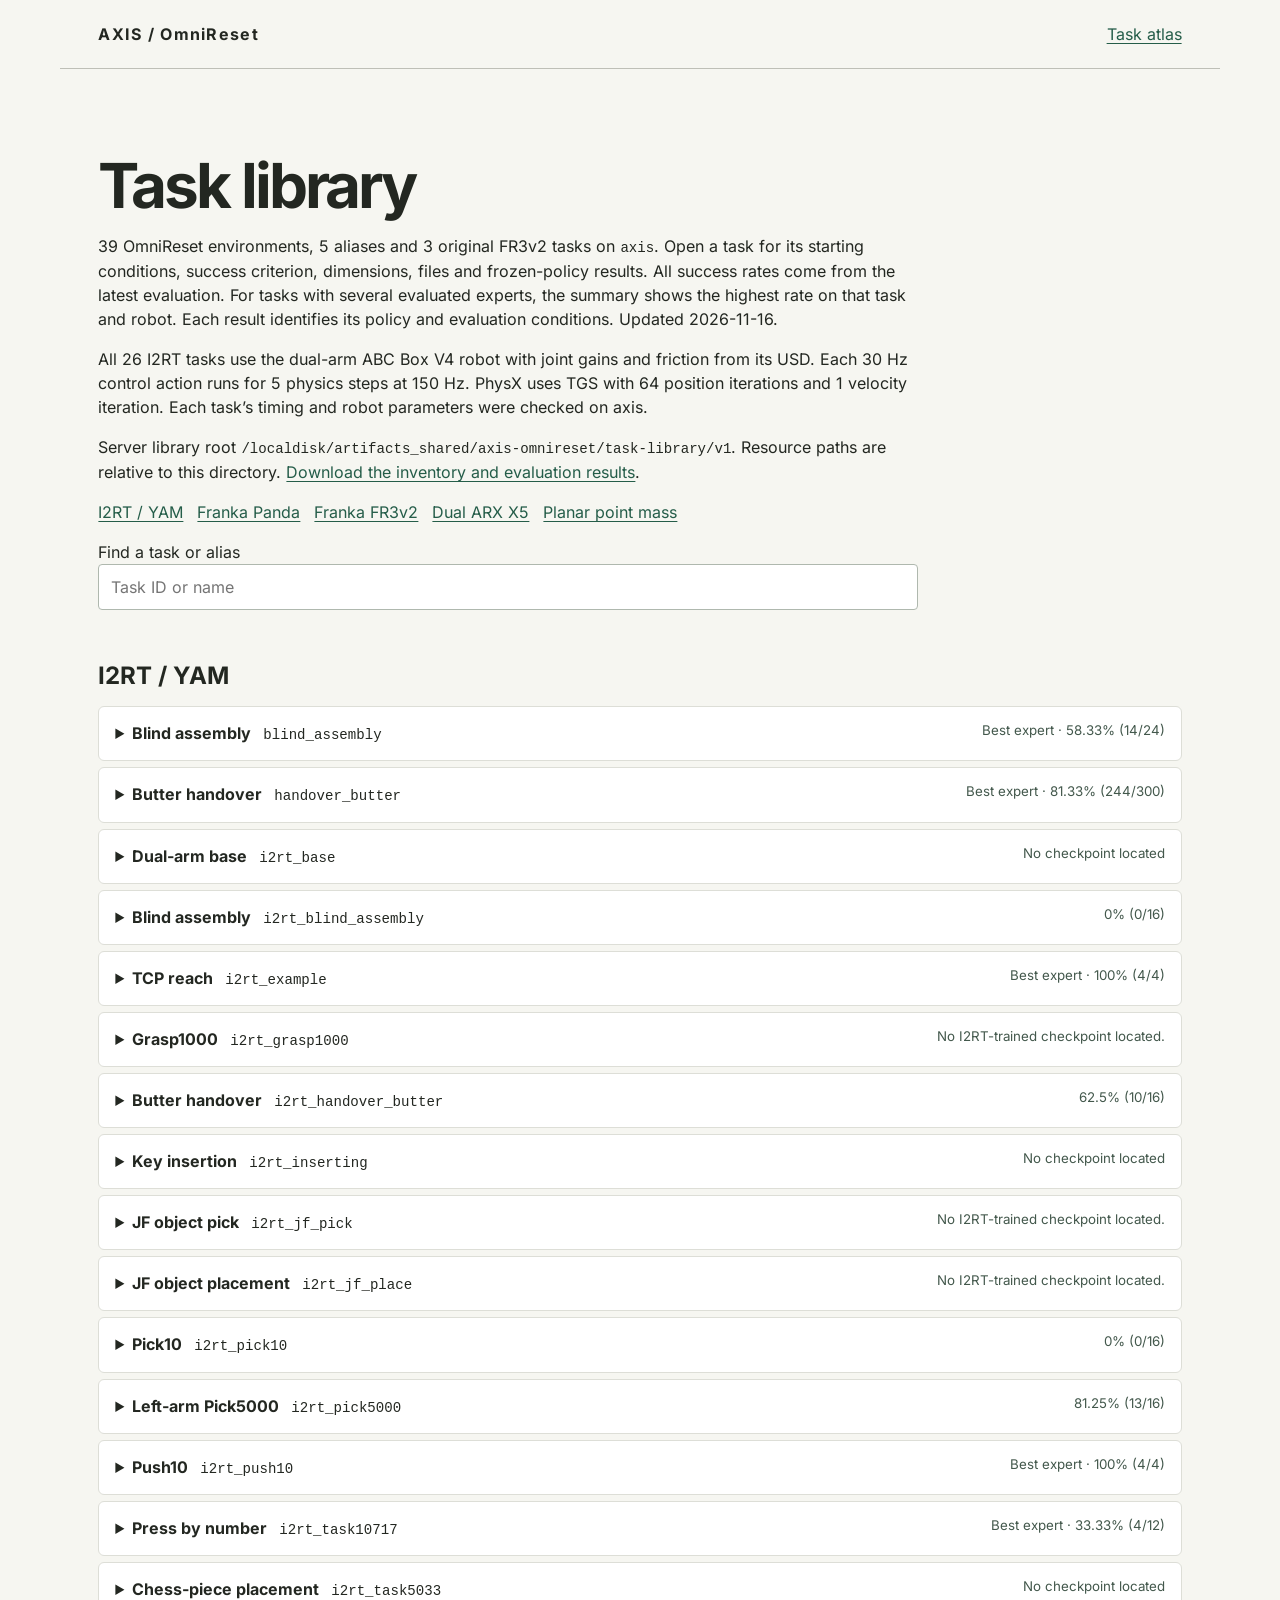
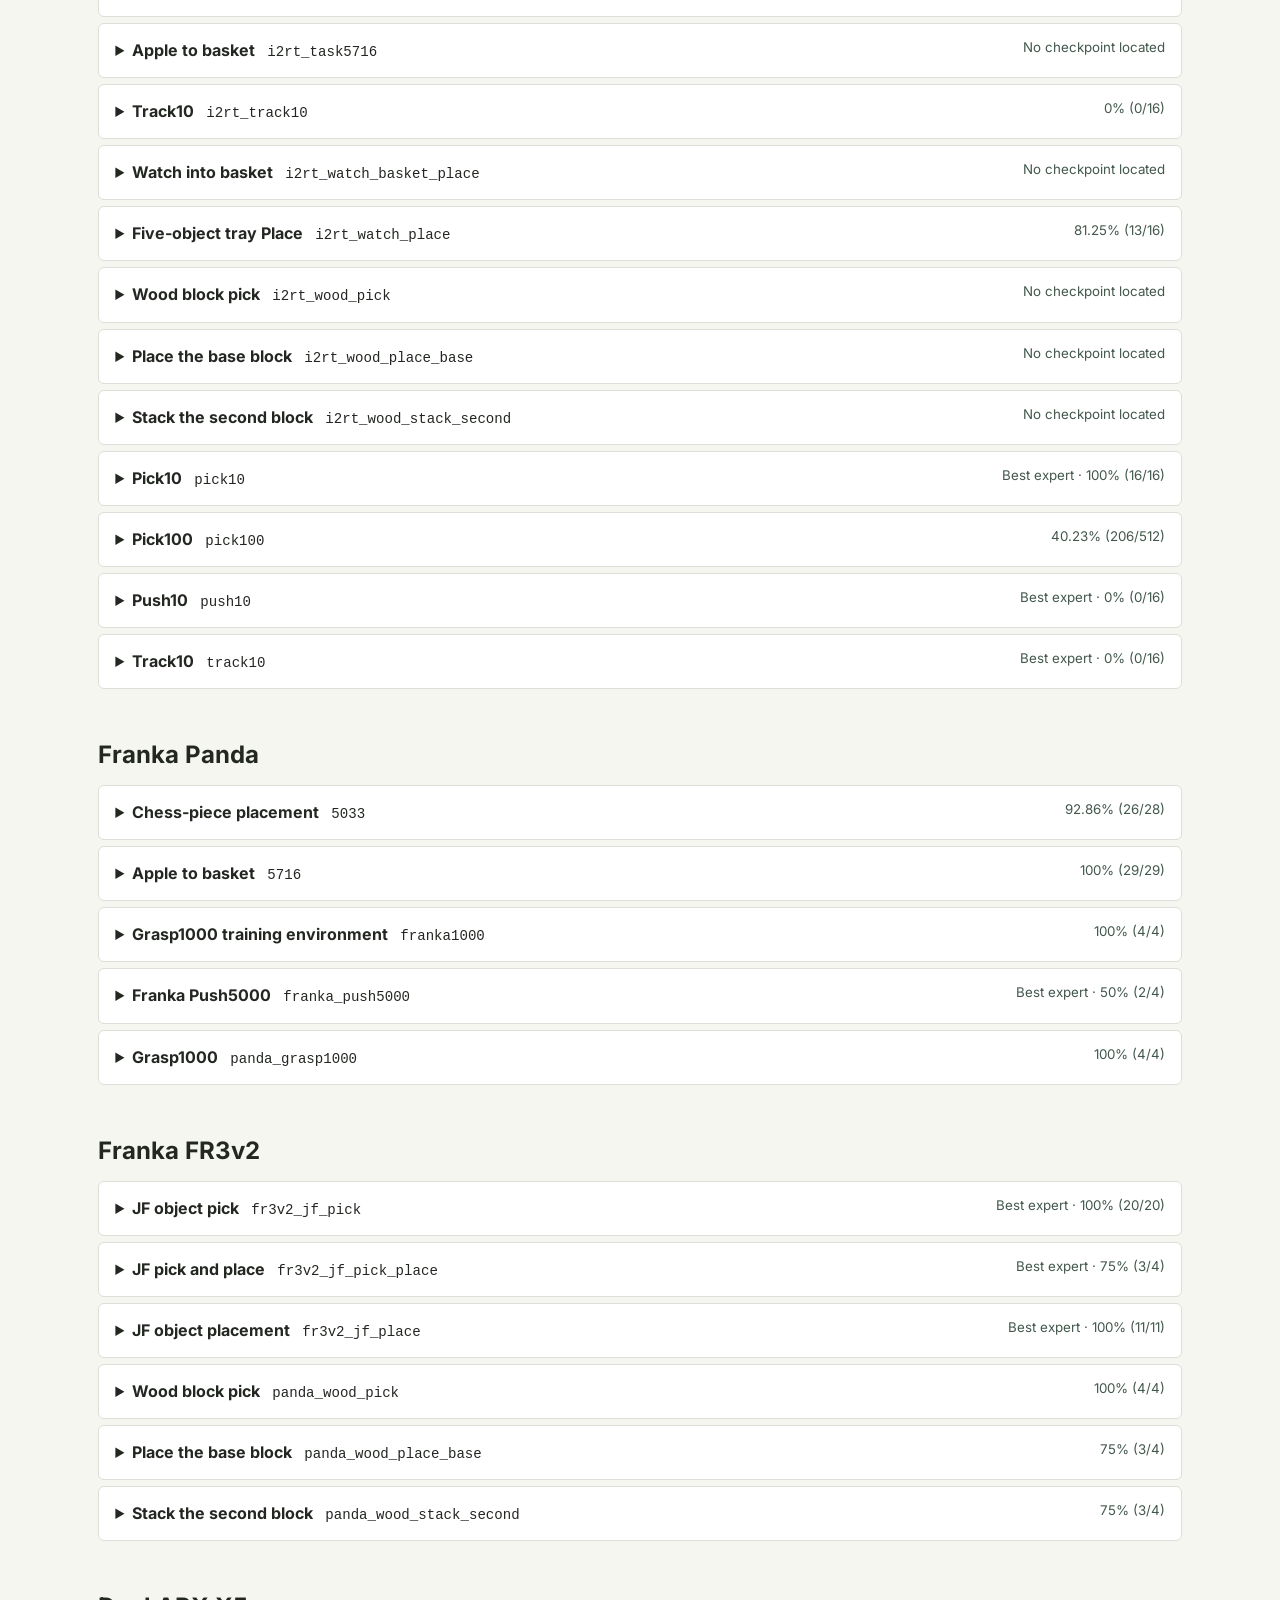
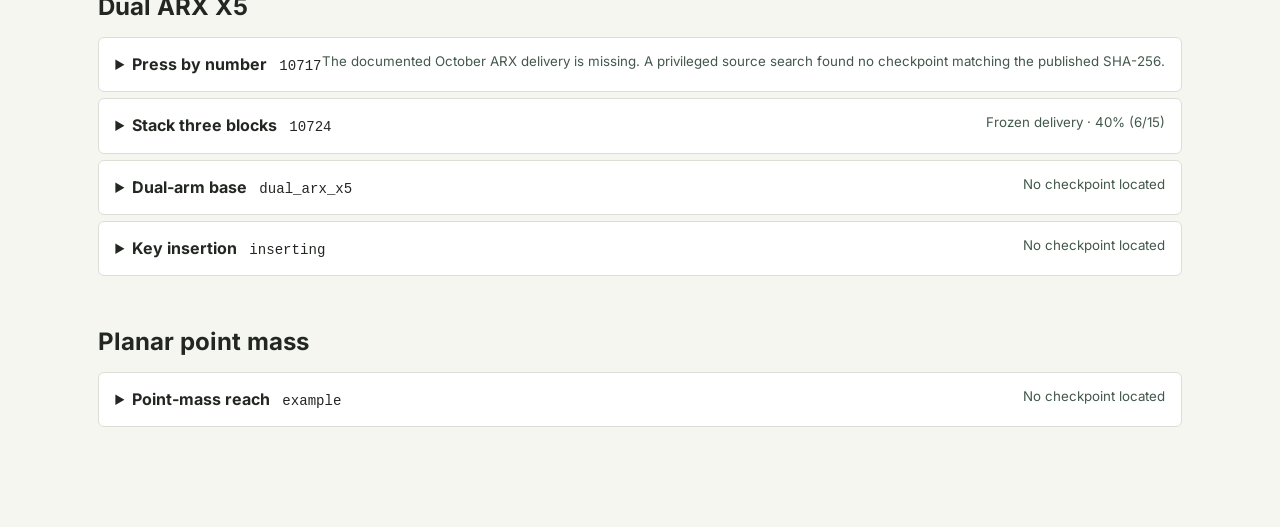
==== commit 4d8509dc: "Publish fresh expert scores and verified I2RT timing" ====
--- a/library.html
+++ b/library.html
@@ -1,57 +1,40 @@
 <!doctype html><html lang="en"><head><meta charset="utf-8"><meta name="viewport" content="width=device-width, initial-scale=1"><title>Task library and expert evaluations · Axis OmniReset</title><style>*{box-sizing:border-box}html{scroll-behavior:smooth}body{font:16px/1.5 Inter,Arial,sans-serif;color:#232721;background:#f6f6f1;margin:0}@font-face{font-family:Inter;src:url(assets/inter-latin.woff2)}header,main,footer{max-width:1160px;margin:auto;padding:22px clamp(16px,3vw,40px)}header{display:flex;align-items:center;justify-content:space-between;border-bottom:1px solid #bebfb7}header strong{letter-spacing:.08em}a{color:#255d49;text-underline-offset:.18em}h1{font-size:clamp(34px,5vw,62px);line-height:1.05;margin:1em 0 .25em;letter-spacing:-.05em}h2{margin:2em 0 .5em}p{max-width:82ch}nav{display:flex;gap:14px;flex-wrap:wrap}code{font-size:.88em;overflow-wrap:anywhere}details{scroll-margin-top:12px;background:#fff;border:1px solid #ddded7;border-radius:6px;margin:6px 0}details[open]{border-color:#759883}summary{cursor:pointer;padding:14px 16px}summary strong{margin-right:12px}summary small{float:right;color:#43584c}details>div{padding:0 18px 12px}dt{font-weight:650;margin-top:12px}dd{margin:2px 0}ul{padding-left:22px}li{margin:.25em 0}table{border-collapse:collapse;width:100%}td,th{text-align:left;border-bottom:1px solid #ddd;padding:7px 8px;vertical-align:top}input{width:100%;padding:10px 12px;font:inherit;border:1px solid #afb8ae;border-radius:4px}footer{margin-top:3em} @media(max-width:650px){summary small{float:none;display:block}td,th{padding:4px;font-size:14px}}</style></head><body><header><strong>AXIS / OmniReset</strong><a href="index.html">Task atlas</a></header><main><h1>Task library</h1>
-<p>39 OmniReset environments, 5 aliases and 3 original FR3v2 tasks on <code>axis</code>. Open a task for its starting conditions, success criterion, dimensions, files and frozen-policy results. For tasks with several evaluated experts, the summary shows the highest measured success rate on that task and robot. Results below identify the policy and evaluation conditions. Updated 2026-11-15.</p>
-<p>All 26 I2RT tasks share the dual-arm ABC Box V4 robot, its USD joint gains and friction, and a 15 Hz control loop over ten 150 Hz physics ticks. PhysX uses TGS with 64 position iterations and one velocity iteration. Each task passed a live robot-parameter comparison on axis.</p>
+<p>39 OmniReset environments, 5 aliases and 3 original FR3v2 tasks on <code>axis</code>. Open a task for its starting conditions, success criterion, dimensions, files and frozen-policy results. All success rates come from the latest evaluation. For tasks with several evaluated experts, the summary shows the highest rate on that task and robot. Each result identifies its policy and evaluation conditions. Updated 2026-11-16.</p>
+<p>All 26 I2RT tasks use the dual-arm ABC Box V4 robot with joint gains and friction from its USD. Each 30 Hz control action runs for 5 physics steps at 150 Hz. PhysX uses TGS with 64 position iterations and 1 velocity iteration. Each task’s timing and robot parameters were checked on axis.</p>
 <p>Server library root <code>/localdisk/artifacts_shared/axis-omnireset/task-library/v1</code>. Resource paths are relative to this directory. <a href="task-library.json">Download the inventory and evaluation results</a>.</p>
 <nav aria-label="Embodiments"><a href="#group-0">I2RT / YAM</a><a href="#group-1">Franka Panda</a><a href="#group-2">Franka FR3v2</a><a href="#group-3">Dual ARX X5</a><a href="#group-4">Planar point mass</a></nav><p><label for="filter">Find a task or alias</label><input type="search" id="filter" placeholder="Task ID or name"></p>
 <section id="group-0"><h2>I2RT / YAM</h2>
-<details id="blind_assembly" data-aliases="" data-search="blind_assembly blind assembly"><summary><strong>Blind assembly</strong><code>blind_assembly</code><small>Best expert · 20.83% (5/24)</small></summary><div><dl>
+<details id="blind_assembly" data-aliases="" data-search="blind_assembly blind assembly"><summary><strong>Blind assembly</strong><code>blind_assembly</code><small>Best expert · 58.33% (14/24)</small></summary><div><dl>
 <dt>Start</dt><dd>Native peg/fixture geometry and insertion starts. The evaluated cascade includes a grasp prefix across 24 geometries.</dd>
 <dt>Success</dt><dd>Align the peg and matching fixture. Capture the peg in the opening, then maintain slow, stable seating for the checker’s required interval.</dd>
-<dt>Observation / action</dt><dd>616 / 6 · 15 Hz control · 150 Hz physics · 10 substeps</dd>
+<dt>Observation / action</dt><dd>616 / 6 · 30 Hz control · 150 Hz physics · 5 substeps</dd>
 <dt>Expert availability</dt><dd>Frozen weights on axis</dd>
 <dt>Highest-scoring policy</dt><dd>Archived SAC approach and PPO insertion</dd>
 <dt>Server directory</dt><dd><code>by-task/blind_assembly/</code></dd></dl>
 <table><caption>Frozen-policy evaluations on axis</caption><thead><tr><th>Policy or configuration</th><th>Success</th><th>Protocol</th></tr></thead><tbody>
-<tr><td>Archived SAC approach and PPO insertion</td><td>20.83% (5/24)</td><td>Continuous frozen SAC approach and PPO insertion from home. One layout in each of the 24 geometry variants. The robot and object were never reset between stages. Code <code>f06da37b</code>.</td></tr>
-<tr><td>blind_assembly</td><td>9.38% (3/32)</td><td>Deterministic insertion PPO on 32 qualified native insertion-state resets, seed 42, at 15 Hz. Code <code>f06da37b</code>.</td></tr>
-</tbody></table>
-<details><summary>Archived evaluations on earlier physics</summary><ul>
-<li>Archived SAC approach and PPO insertion · 75% (18/24). Continuous frozen SAC approach and PPO insertion from home. One layout in each of the 24 geometry variants. The robot and object were never reset between stages.</li>
-<li>blind_assembly · 46.88% (15/32). Deterministic insertion PPO on 32 qualified native insertion-state resets, seed 42, at 30 Hz.</li>
-</ul></details>
-<p><b>Original author evaluations</b> (1 Nov 2026)</p><ul>
-<li>i2rt_blind_assembly · 92.71% (89/96) · curriculum starts.</li>
-</ul>
+<tr><td>Archived SAC approach and PPO insertion</td><td>58.33% (14/24)</td><td>Continuous frozen SAC approach and PPO insertion from home. One layout in each of the 24 geometry variants. The robot and object were never reset between stages. Code <code>f97139a7</code>.</td></tr>
+<tr><td>blind_assembly</td><td>37.5% (12/32)</td><td>Deterministic insertion PPO on 32 qualified native insertion-state resets, seed 42, at 30 Hz. Code <code>f97139a7</code>.</td></tr>
+</tbody></table>
 <dl>
 <dt>Assets</dt><dd><ul><li><code>packages/native-i2rt</code></li></ul></dd>
 <dt>Policy files</dt><dd><ul><li><code>packages/robot-interface/skill_0_complete.pt</code></li><li><code>packages/robot-interface/blind_assembly.pt</code></li><li><code>central/store/a100/artifacts/state_rl_experts/i2rt_blind_assembly</code></li></ul></dd>
 <dt>Trajectories and replay</dt><dd><ul><li><code>packages/native-i2rt/artifacts/assembly/task_i2rt_blind_assembly/trajectories/batch_00000.pt</code></li><li><code>packages/native-i2rt/artifacts/assembly/task_i2rt_blind_assembly/trajectories/batch_00001.pt</code></li><li><code>packages/native-i2rt/artifacts/assembly/task_i2rt_blind_assembly/trajectories/batch_00002.pt</code></li><li><code>packages/native-i2rt/artifacts/assembly/task_i2rt_blind_assembly/trajectories/batch_00003.pt</code></li><li><code>packages/native-i2rt/artifacts/assembly/task_i2rt_blind_assembly/trajectories/batch_00004.pt</code></li><li><code>packages/native-i2rt/artifacts/assembly/task_i2rt_blind_assembly/trajectories/batch_00005.pt</code></li><li><code>packages/native-i2rt/artifacts/assembly/task_i2rt_blind_assembly/trajectories/batch_00006.pt</code></li><li><code>packages/native-i2rt/artifacts/assembly/task_i2rt_blind_assembly/trajectories/batch_00007.pt</code></li><li><code>packages/native-i2rt/artifacts/assembly/task_i2rt_blind_assembly/trajectories/batch_00008.pt</code></li><li><code>packages/native-i2rt/artifacts/assembly/task_i2rt_blind_assembly/trajectories/batch_00009.pt</code></li><li><code>packages/native-i2rt/artifacts/assembly/task_i2rt_blind_assembly/trajectories/batch_00010.pt</code></li><li><code>packages/native-i2rt/artifacts/assembly/task_i2rt_blind_assembly/trajectories/batch_00011.pt</code></li><li><code>packages/native-i2rt/artifacts/assembly/task_i2rt_blind_assembly/trajectories/batch_00012.pt</code></li><li><code>packages/native-i2rt/artifacts/assembly/task_i2rt_blind_assembly/trajectories/batch_00013.pt</code></li><li><code>packages/native-i2rt/artifacts/assembly/task_i2rt_blind_assembly/trajectories/batch_00014.pt</code></li><li><code>central/store/a100/artifacts/state_rl_policy_replays/2026-11-01/i2rt_blind_assembly</code></li></ul></dd>
 <dt>Reset banks</dt><dd><ul><li><code>packages/native-i2rt/artifacts/assembly/task_i2rt_blind_assembly/ppo_capture_boundaries_d6e7b2b6888654d2.pt</code></li><li><code>packages/native-i2rt/artifacts/assembly/task_i2rt_blind_assembly/ppo_contact_bank_a45f08b11c0f9e50.pt</code></li><li><code>packages/native-i2rt/artifacts/assembly/task_i2rt_blind_assembly/ppo_curriculum_bank_a8df4304efa1d499.pt</code></li><li><code>central/store/a100/artifacts/state_rl_experts/i2rt_blind_assembly/03_upstream_success.pt</code></li></ul></dd>
 </dl></div></details>
-<details id="handover_butter" data-aliases="" data-search="handover_butter butter handover"><summary><strong>Butter handover</strong><code>handover_butter</code><small>Best expert · 37.67% (113/300)</small></summary><div><dl>
+<details id="handover_butter" data-aliases="" data-search="handover_butter butter handover"><summary><strong>Butter handover</strong><code>handover_butter</code><small>Best expert · 81.33% (244/300)</small></summary><div><dl>
 <dt>Start</dt><dd>Native demonstration bank. Select skill_index 0, 1 or 2 for grasp, handover or complete placement.</dd>
 <dt>Success</dt><dd>Stage 0 ends at donor capture. Stage 1 requires receiver capture and donor release. The full course ends after placement on the target mat and receiver release.</dd>
-<dt>Observation / action</dt><dd>209 / 14 · 15 Hz control · 150 Hz physics · 10 substeps</dd>
+<dt>Observation / action</dt><dd>209 / 14 · 30 Hz control · 150 Hz physics · 5 substeps</dd>
 <dt>Expert availability</dt><dd>Frozen weights on axis</dd>
 <dt>Highest-scoring policy</dt><dd>Native MA-v2 chain</dd>
 <dt>Server directory</dt><dd><code>by-task/handover_butter/</code></dd></dl>
 <table><caption>Frozen-policy evaluations on axis</caption><thead><tr><th>Policy or configuration</th><th>Success</th><th>Protocol</th></tr></thead><tbody>
-<tr><td>Native MA-v2 chain</td><td>37.67% (113/300)</td><td>Three frozen MA-v2 stages on the author’s 300 train/validation starting points. Code <code>f06da37b</code>.</td></tr>
-<tr><td>butter-left_to_right</td><td>18.75% (3/16)</td><td>Directional online training contract, 16 continuous home starts, deterministic binary-gripper mean actor at 15 Hz; left_to_right Code <code>f06da37b</code>.</td></tr>
-<tr><td>archive-handover_butter_sac</td><td>0% (0/16)</td><td>Sixteen native registered stage-zero bank starts, seed 42. Success means the first butter handover skill reached its milestone. Code <code>f06da37b</code>.</td></tr>
-<tr><td>archive-handover_butter_skills</td><td>0% (0/16)</td><td>Sixteen native registered stage-zero bank starts, seed 42. Success means the first butter handover skill reached its milestone. Code <code>f06da37b</code>.</td></tr>
-<tr><td>butter-right_to_left</td><td>0% (0/16)</td><td>Directional online training contract, 16 continuous home starts, deterministic binary-gripper mean actor at 15 Hz; right_to_left Code <code>f06da37b</code>.</td></tr>
-</tbody></table>
-<details><summary>Archived evaluations on earlier physics</summary><ul>
-<li>archive-handover_butter_sac · 0% (0/16). Sixteen native registered stage-zero bank starts, seed 42. Success means the first butter handover skill reached its milestone.</li>
-<li>archive-handover_butter_skills · 0% (0/16). Sixteen native registered stage-zero bank starts, seed 42. Success means the first butter handover skill reached its milestone.</li>
-<li>butter-left_to_right · 100% (16/16). Directional online training contract, 16 continuous home starts, deterministic binary-gripper mean actor at 30 Hz; left_to_right</li>
-<li>butter-right_to_left · 100% (16/16). Directional online training contract, 16 continuous home starts, deterministic binary-gripper mean actor at 30 Hz; right_to_left</li>
-<li>Native MA-v2 chain · 95% (285/300). Three frozen MA-v2 stages on the author’s 300 train/validation starting points.</li>
-</ul></details>
-<p><b>Original author evaluations</b> (1 Nov 2026)</p><ul>
-<li>handover_butter_skills · 35.94% (46/128) · curriculum starts.</li>
-</ul>
+<tr><td>Native MA-v2 chain</td><td>81.33% (244/300)</td><td>Three frozen MA-v2 stages on the author’s 300 train/validation starting points. Code <code>f97139a7</code>.</td></tr>
+<tr><td>butter-right_to_left</td><td>43.75% (7/16)</td><td>Directional online training contract, 16 continuous home starts, deterministic binary-gripper mean actor at 30 Hz; right_to_left Code <code>f97139a7</code>.</td></tr>
+<tr><td>butter-left_to_right</td><td>25% (4/16)</td><td>Directional online training contract, 16 continuous home starts, deterministic binary-gripper mean actor at 30 Hz; left_to_right Code <code>f97139a7</code>.</td></tr>
+<tr><td>archive-handover_butter_sac</td><td>0% (0/16)</td><td>Sixteen native registered stage-zero bank starts, seed 42. Success means the first butter handover skill reached its milestone. Code <code>f97139a7</code>.</td></tr>
+<tr><td>archive-handover_butter_skills</td><td>0% (0/16)</td><td>Sixteen native registered stage-zero bank starts, seed 42. Success means the first butter handover skill reached its milestone. Code <code>f97139a7</code>.</td></tr>
+</tbody></table>
 <dl>
 <dt>Assets</dt><dd><ul><li><code>packages/native-i2rt</code></li><li><code>central/store/a100/artifacts/handover_butter_flashsac_online</code></li><li><code>central/store/a100/runs/handover_butter_final_20261112/left_to_right/source/src/axis_omnireset/tasks/handover_butter</code></li><li><code>central/store/a100/runs/handover_butter_final_20261112/right_to_left/source/src/axis_omnireset/tasks/handover_butter</code></li><li><code>central/store/a100/artifacts/system_id/20261031_preliminary_v1</code></li></ul></dd>
 <dt>Policy files</dt><dd><ul><li><code>packages/native-handover-experts/skill_00_complete.pt</code></li><li><code>packages/native-handover-experts/skill_01_complete.pt</code></li><li><code>packages/native-handover-experts/skill_02_complete.pt</code></li><li><code>central/store/a100/artifacts/state_rl_experts/butter_ma_v2_frozen</code></li><li><code>central/store/a100/artifacts/state_rl_experts/handover_butter_sac</code></li><li><code>central/store/a100/artifacts/state_rl_experts/handover_butter_skills</code></li><li><code>central/store/a100/runs/handover_butter_final_20261112/left_to_right/training/checkpoints/best_frozen.pt</code></li><li><code>central/store/a100/runs/handover_butter_final_20261112/right_to_left/training/checkpoints/best_frozen.pt</code></li></ul></dd>
@@ -61,7 +44,7 @@
 <details id="i2rt_base" data-aliases="" data-search="i2rt_base dual-arm base"><summary><strong>Dual-arm base</strong><code>i2rt_base</code><small>No checkpoint located</small></summary><div><dl>
 <dt>Start</dt><dd>Two YAM arms and grippers over the shared desk.</dd>
 <dt>Success</dt><dd>Base scene. It exposes motion and state with no task success condition.</dd>
-<dt>Observation / action</dt><dd>90 / 14 · 15 Hz control · 150 Hz physics · 10 substeps</dd>
+<dt>Observation / action</dt><dd>90 / 14 · 30 Hz control · 150 Hz physics · 5 substeps</dd>
 <dt>Expert availability</dt><dd>No checkpoint located</dd>
 <dt>Server directory</dt><dd><code>by-task/i2rt_base/</code></dd></dl>
 <dl>
@@ -73,11 +56,11 @@
 <details id="i2rt_blind_assembly" data-aliases="" data-search="i2rt_blind_assembly blind assembly"><summary><strong>Blind assembly</strong><code>i2rt_blind_assembly</code><small>0% (0/16)</small></summary><div><dl>
 <dt>Start</dt><dd>Fresh upright tabletop peg in the default shared scene. Variant 00 by default. Optional reference banks.</dd>
 <dt>Success</dt><dd>Align the peg and matching fixture. Capture the peg in the opening, then maintain slow, stable seating for the checker’s required interval.</dd>
-<dt>Observation / action</dt><dd>616 / 14 · 15 Hz control · 150 Hz physics · 10 substeps</dd>
+<dt>Observation / action</dt><dd>616 / 14 · 30 Hz control · 150 Hz physics · 5 substeps</dd>
 <dt>Expert availability</dt><dd>Frozen weights on axis</dd>
 <dt>Server directory</dt><dd><code>by-task/i2rt_blind_assembly/</code></dd></dl>
 <table><caption>Frozen-policy evaluations on axis</caption><thead><tr><th>Policy or configuration</th><th>Success</th><th>Protocol</th></tr></thead><tbody>
-<tr><td>i2rt_blind_assembly</td><td>0% (0/16)</td><td>Frozen author policy on 16 fresh shared-tabletop starts, seed 42. Each episode ran to success, failure or timeout. Code <code>f06da37b</code>.</td></tr>
+<tr><td>i2rt_blind_assembly</td><td>0% (0/16)</td><td>Frozen author policy on 16 fresh shared-tabletop starts, seed 42. Each episode ran to success, failure or timeout. Code <code>f97139a7</code>.</td></tr>
 </tbody></table>
 <dl>
 <dt>Assets</dt><dd><ul><li><code>packages/tabletop/provider.json</code></li><li><code>packages/tabletop/blind_assembly/variant_00</code></li><li><code>packages/tabletop-variants/i2rt_blind_assembly_01/provider.json</code></li><li><code>packages/tabletop-variants/i2rt_blind_assembly_02/provider.json</code></li><li><code>packages/tabletop-variants/i2rt_blind_assembly_03/provider.json</code></li><li><code>packages/tabletop-variants/i2rt_blind_assembly_04/provider.json</code></li><li><code>packages/tabletop-variants/i2rt_blind_assembly_05/provider.json</code></li><li><code>packages/tabletop-variants/i2rt_blind_assembly_06/provider.json</code></li><li><code>packages/tabletop-variants/i2rt_blind_assembly_07/provider.json</code></li><li><code>packages/tabletop-variants/i2rt_blind_assembly_08/provider.json</code></li><li><code>packages/tabletop-variants/i2rt_blind_assembly_09/provider.json</code></li><li><code>packages/tabletop-variants/i2rt_blind_assembly_10/provider.json</code></li><li><code>packages/tabletop-variants/i2rt_blind_assembly_11/provider.json</code></li><li><code>packages/tabletop-variants/i2rt_blind_assembly_12/provider.json</code></li><li><code>packages/tabletop-variants/i2rt_blind_assembly_13/provider.json</code></li><li><code>packages/tabletop-variants/i2rt_blind_assembly_14/provider.json</code></li><li><code>packages/tabletop-variants/i2rt_blind_assembly_15/provider.json</code></li><li><code>packages/tabletop-variants/i2rt_blind_assembly_16/provider.json</code></li><li><code>packages/tabletop-variants/i2rt_blind_assembly_17/provider.json</code></li><li><code>packages/tabletop-variants/i2rt_blind_assembly_18/provider.json</code></li><li><code>packages/tabletop-variants/i2rt_blind_assembly_19/provider.json</code></li><li><code>packages/tabletop-variants/i2rt_blind_assembly_20/provider.json</code></li><li><code>packages/tabletop-variants/i2rt_blind_assembly_21/provider.json</code></li><li><code>packages/tabletop-variants/i2rt_blind_assembly_22/provider.json</code></li><li><code>packages/tabletop-variants/i2rt_blind_assembly_23/provider.json</code></li><li><code>packages/robot-interface</code></li><li><code>packages/yam-geometry-20261106</code></li></ul></dd>
@@ -88,14 +71,14 @@
 <details id="i2rt_example" data-aliases="" data-search="i2rt_example tcp reach"><summary><strong>TCP reach</strong><code>i2rt_example</code><small>Best expert · 100% (4/4)</small></summary><div><dl>
 <dt>Start</dt><dd>Target is 10 cm forward of the left TCP at reset.</dd>
 <dt>Success</dt><dd>Move the left TCP to within 5 cm of the target.</dd>
-<dt>Observation / action</dt><dd>64 / 14 · 15 Hz control · 150 Hz physics · 10 substeps</dd>
+<dt>Observation / action</dt><dd>64 / 14 · 30 Hz control · 150 Hz physics · 5 substeps</dd>
 <dt>Expert availability</dt><dd>Historical fixed-layout checkpoints</dd>
 <dt>Highest-scoring policy</dt><dd>i2rt_example_default · 0095a6ff (tied with 2 other policies)</dd>
 <dt>Server directory</dt><dd><code>by-task/i2rt_example/</code></dd></dl>
 <table><caption>Frozen-policy evaluations on axis</caption><thead><tr><th>Policy or configuration</th><th>Success</th><th>Protocol</th></tr></thead><tbody>
-<tr><td>i2rt_example_default · 0095a6ff</td><td>100% (4/4)</td><td>Four fresh starts using archived fixed-layout configuration i2rt_example_default. The actor receives its training-time observation fields from the active scene. Code <code>f06da37b</code>.</td></tr>
-<tr><td>i2rt_example_default · 009a421c</td><td>100% (4/4)</td><td>Four fresh starts using archived fixed-layout configuration i2rt_example_default. The actor receives its training-time observation fields from the active scene. Code <code>f06da37b</code>.</td></tr>
-<tr><td>i2rt_example_default · 340f3253</td><td>100% (4/4)</td><td>Four fresh starts using archived fixed-layout configuration i2rt_example_default. The actor receives its training-time observation fields from the active scene. Code <code>f06da37b</code>.</td></tr>
+<tr><td>i2rt_example_default · 0095a6ff</td><td>100% (4/4)</td><td>Four fresh starts using archived fixed-layout configuration i2rt_example_default. The actor receives its training-time observation fields from the active scene. Code <code>f97139a7</code>.</td></tr>
+<tr><td>i2rt_example_default · 009a421c</td><td>100% (4/4)</td><td>Four fresh starts using archived fixed-layout configuration i2rt_example_default. The actor receives its training-time observation fields from the active scene. Code <code>f97139a7</code>.</td></tr>
+<tr><td>i2rt_example_default · 340f3253</td><td>100% (4/4)</td><td>Four fresh starts using archived fixed-layout configuration i2rt_example_default. The actor receives its training-time observation fields from the active scene. Code <code>f97139a7</code>.</td></tr>
 </tbody></table>
 <dl>
 <dt>Assets</dt><dd><ul><li><code>packages/tabletop/provider.json</code></li><li><code>packages/yam-geometry-20261106</code></li></ul></dd>
@@ -106,7 +89,7 @@
 <details id="i2rt_grasp1000" data-aliases="" data-search="i2rt_grasp1000 grasp1000"><summary><strong>Grasp1000</strong><code>i2rt_grasp1000</code><small>No I2RT-trained checkpoint located.</small></summary><div><dl>
 <dt>Start</dt><dd>Shared robot and grasp population with fixed home and sampled object pose.</dd>
 <dt>Success</dt><dd>Hold the object with both fingertips and maintain 5 cm of bottom clearance above the table for nine controls.</dd>
-<dt>Observation / action</dt><dd>1039 / 14 · 15 Hz control · 150 Hz physics · 10 substeps</dd>
+<dt>Observation / action</dt><dd>1039 / 14 · 30 Hz control · 150 Hz physics · 5 substeps</dd>
 <dt>Expert availability</dt><dd>No I2RT-trained checkpoint located.</dd>
 <dt>Original robot task</dt><dd><a href="#franka1000">Grasp1000 training environment · <code>franka1000</code></a></dd>
 <dt>Server directory</dt><dd><code>by-task/i2rt_grasp1000/</code></dd></dl>
@@ -116,14 +99,14 @@
 <dt>Trajectories and replay</dt><dd>No released resource located.</dd>
 <dt>Reset banks</dt><dd>No released resource located.</dd>
 </dl></div></details>
-<details id="i2rt_handover_butter" data-aliases="" data-search="i2rt_handover_butter butter handover"><summary><strong>Butter handover</strong><code>i2rt_handover_butter</code><small>0% (0/16)</small></summary><div><dl>
+<details id="i2rt_handover_butter" data-aliases="" data-search="i2rt_handover_butter butter handover"><summary><strong>Butter handover</strong><code>i2rt_handover_butter</code><small>62.5% (10/16)</small></summary><div><dl>
 <dt>Start</dt><dd>Shared home, butter and target mat. The default course starts at milestone zero.</dd>
 <dt>Success</dt><dd>Stage 0 ends at donor capture. Stage 1 requires receiver capture and donor release. The full course ends after placement on the target mat and receiver release.</dd>
-<dt>Observation / action</dt><dd>209 / 14 · 15 Hz control · 150 Hz physics · 10 substeps</dd>
+<dt>Observation / action</dt><dd>209 / 14 · 30 Hz control · 150 Hz physics · 5 substeps</dd>
 <dt>Expert availability</dt><dd>Frozen weights on axis</dd>
 <dt>Server directory</dt><dd><code>by-task/i2rt_handover_butter/</code></dd></dl>
 <table><caption>Frozen-policy evaluations on axis</caption><thead><tr><th>Policy or configuration</th><th>Success</th><th>Protocol</th></tr></thead><tbody>
-<tr><td>i2rt_handover_butter</td><td>0% (0/16)</td><td>Frozen author policy on 16 fresh shared-tabletop starts, seed 42. Each episode ran to success, failure or timeout. Code <code>f06da37b</code>.</td></tr>
+<tr><td>i2rt_handover_butter</td><td>62.5% (10/16)</td><td>Frozen author policy on 16 fresh shared-tabletop starts, seed 42. Each episode ran to success, failure or timeout. Code <code>f97139a7</code>.</td></tr>
 </tbody></table>
 <dl>
 <dt>Assets</dt><dd><ul><li><code>packages/tabletop/provider.json</code></li><li><code>packages/tabletop/handover_butter</code></li><li><code>packages/robot-interface</code></li><li><code>packages/yam-geometry-20261106</code></li></ul></dd>
@@ -134,7 +117,7 @@
 <details id="i2rt_inserting" data-aliases="" data-search="i2rt_inserting key insertion"><summary><strong>Key insertion</strong><code>i2rt_inserting</code><small>No checkpoint located</small></summary><div><dl>
 <dt>Start</dt><dd>Folded shared-robot home with key and fixed slot.</dd>
 <dt>Success</dt><dd>Keep the key bottom more than 25 mm below the slot top and above the base minus 2 mm. XY error must be under 7 mm, tilt within 7°, and key-to-slot alignment within 30° for three consecutive controls.</dd>
-<dt>Observation / action</dt><dd>110 / 14 · 15 Hz control · 150 Hz physics · 10 substeps</dd>
+<dt>Observation / action</dt><dd>110 / 14 · 30 Hz control · 150 Hz physics · 5 substeps</dd>
 <dt>Expert availability</dt><dd>No checkpoint located</dd>
 <dt>Original robot task</dt><dd><a href="#inserting">Key insertion · <code>inserting</code></a></dd>
 <dt>Server directory</dt><dd><code>by-task/i2rt_inserting/</code></dd></dl>
@@ -147,7 +130,7 @@
 <details id="i2rt_jf_pick" data-aliases="" data-search="i2rt_jf_pick jf object pick"><summary><strong>JF object pick</strong><code>i2rt_jf_pick</code><small>No I2RT-trained checkpoint located.</small></summary><div><dl>
 <dt>Start</dt><dd>Open grippers on the shared desk. Sample target, container and clutter positions and yaw. Five groceries use a wicker basket. The sixth target is a marker with a box.</dd>
 <dt>Success</dt><dd>Lift the target center of mass by 5 cm. For 0.4 s, both fingertips of the same hand must exceed 0.001 N and other measured contacts must stay at or below that threshold.</dd>
-<dt>Observation / action</dt><dd>172 / 14 · 15 Hz control · 150 Hz physics · 10 substeps</dd>
+<dt>Observation / action</dt><dd>172 / 14 · 30 Hz control · 150 Hz physics · 5 substeps</dd>
 <dt>Expert availability</dt><dd>No I2RT-trained checkpoint located.</dd>
 <dt>Original robot task</dt><dd><a href="#fr3v2_jf_pick">JF object pick · <code>fr3v2_jf_pick</code></a></dd>
 <dt>Server directory</dt><dd><code>by-task/i2rt_jf_pick/</code></dd></dl>
@@ -160,7 +143,7 @@
 <details id="i2rt_jf_place" data-aliases="" data-search="i2rt_jf_place jf object placement"><summary><strong>JF object placement</strong><code>i2rt_jf_place</code><small>No I2RT-trained checkpoint located.</small></summary><div><dl>
 <dt>Start</dt><dd>Target on the shared desk at reset with randomized positions and yaw. Five groceries use a wicker basket. The sixth target is a marker with a box.</dd>
 <dt>Success</dt><dd>Grasp the target, carry and release it inside its container. Container tilt must be at most 30 degrees. The object must pass the container contact check, the grasping hand must command opening and all four fingers must be clear. Pose change must stay at or below 2 mm and 0.05 rad per 0.2 s interval for two successive intervals.</dd>
-<dt>Observation / action</dt><dd>172 / 14 · 15 Hz control · 150 Hz physics · 10 substeps</dd>
+<dt>Observation / action</dt><dd>172 / 14 · 30 Hz control · 150 Hz physics · 5 substeps</dd>
 <dt>Expert availability</dt><dd>No I2RT-trained checkpoint located.</dd>
 <dt>Original robot task</dt><dd><a href="#fr3v2_jf_place">JF object placement · <code>fr3v2_jf_place</code></a></dd>
 <dt>Server directory</dt><dd><code>by-task/i2rt_jf_place/</code></dd></dl>
@@ -173,11 +156,11 @@
 <details id="i2rt_pick10" data-aliases="" data-search="i2rt_pick10 pick10"><summary><strong>Pick10</strong><code>i2rt_pick10</code><small>0% (0/16)</small></summary><div><dl>
 <dt>Start</dt><dd>Shared home and selected object layout. Default cube_2. Optional reference starts.</dd>
 <dt>Success</dt><dd>Grasp with both fingertips and hold the object bottom more than 5 cm above the basket rim for nine controls.</dd>
-<dt>Observation / action</dt><dd>1033 / 14 · 15 Hz control · 150 Hz physics · 10 substeps</dd>
+<dt>Observation / action</dt><dd>1033 / 14 · 30 Hz control · 150 Hz physics · 5 substeps</dd>
 <dt>Expert availability</dt><dd>Frozen weights on axis</dd>
 <dt>Server directory</dt><dd><code>by-task/i2rt_pick10/</code></dd></dl>
 <table><caption>Frozen-policy evaluations on axis</caption><thead><tr><th>Policy or configuration</th><th>Success</th><th>Protocol</th></tr></thead><tbody>
-<tr><td>i2rt_pick10</td><td>0% (0/16)</td><td>Frozen author policy on 16 fresh shared-tabletop starts, seed 42. Each episode ran to success, failure or timeout. Code <code>f06da37b</code>.</td></tr>
+<tr><td>i2rt_pick10</td><td>0% (0/16)</td><td>Frozen author policy on 16 fresh shared-tabletop starts, seed 42. Each episode ran to success, failure or timeout. Code <code>f97139a7</code>.</td></tr>
 </tbody></table>
 <dl>
 <dt>Assets</dt><dd><ul><li><code>packages/tabletop/provider.json</code></li><li><code>packages/tabletop/pick10/cube_2</code></li><li><code>packages/tabletop-variants/i2rt_pick10_bottle_16/provider.json</code></li><li><code>packages/tabletop-variants/i2rt_pick10_can_1/provider.json</code></li><li><code>packages/tabletop-variants/i2rt_pick10_chocolate_bar_14/provider.json</code></li><li><code>packages/tabletop-variants/i2rt_pick10_electric_toothbrush_6/provider.json</code></li><li><code>packages/tabletop-variants/i2rt_pick10_hammer_16/provider.json</code></li><li><code>packages/tabletop-variants/i2rt_pick10_matryoshka_doll_1/provider.json</code></li><li><code>packages/tabletop-variants/i2rt_pick10_mouse_48/provider.json</code></li><li><code>packages/tabletop-variants/i2rt_pick10_mug_54/provider.json</code></li><li><code>packages/tabletop-variants/i2rt_pick10_t_shaped_block_0/provider.json</code></li><li><code>packages/robot-interface</code></li><li><code>packages/yam-geometry-20261106</code></li></ul></dd>
@@ -185,19 +168,15 @@
 <dt>Trajectories and replay</dt><dd><ul><li><code>packages/reset-banks/shared_i2rt_reference_scratch_20261108/aligned_banks/i2rt_pick10_bottle_16/bank.pt</code></li><li><code>packages/reset-banks/shared_i2rt_reference_scratch_20261108/aligned_banks/i2rt_pick10_can_1/bank.pt</code></li><li><code>packages/reset-banks/shared_i2rt_reference_scratch_20261108/aligned_banks/i2rt_pick10_chocolate_bar_14/bank.pt</code></li><li><code>packages/reset-banks/shared_i2rt_reference_scratch_20261108/aligned_banks/i2rt_pick10_default/bank.pt</code></li><li><code>packages/reset-banks/shared_i2rt_reference_scratch_20261108/aligned_banks/i2rt_pick10_electric_toothbrush_6/bank.pt</code></li><li><code>packages/reset-banks/shared_i2rt_reference_scratch_20261108/aligned_banks/i2rt_pick10_hammer_16/bank.pt</code></li><li><code>packages/reset-banks/shared_i2rt_reference_scratch_20261108/aligned_banks/i2rt_pick10_matryoshka_doll_1/bank.pt</code></li><li><code>packages/reset-banks/shared_i2rt_reference_scratch_20261108/aligned_banks/i2rt_pick10_mouse_48/bank.pt</code></li><li><code>packages/reset-banks/shared_i2rt_reference_scratch_20261108/aligned_banks/i2rt_pick10_mug_54/bank.pt</code></li><li><code>packages/reset-banks/shared_i2rt_reference_scratch_20261108/aligned_banks/i2rt_pick10_t_shaped_block_0/bank.pt</code></li><li><code>packages/reset-banks/shared_i2rt_reference_scratch_20261108/banks/i2rt_pick10_bottle_16/bank.pt</code></li><li><code>packages/reset-banks/shared_i2rt_reference_scratch_20261108/banks/i2rt_pick10_can_1/bank.pt</code></li><li><code>packages/reset-banks/shared_i2rt_reference_scratch_20261108/banks/i2rt_pick10_chocolate_bar_14/bank.pt</code></li><li><code>packages/reset-banks/shared_i2rt_reference_scratch_20261108/banks/i2rt_pick10_default/bank.pt</code></li><li><code>packages/reset-banks/shared_i2rt_reference_scratch_20261108/banks/i2rt_pick10_electric_toothbrush_6/bank.pt</code></li><li><code>packages/reset-banks/shared_i2rt_reference_scratch_20261108/banks/i2rt_pick10_hammer_16/bank.pt</code></li><li><code>packages/reset-banks/shared_i2rt_reference_scratch_20261108/banks/i2rt_pick10_matryoshka_doll_1/bank.pt</code></li><li><code>packages/reset-banks/shared_i2rt_reference_scratch_20261108/banks/i2rt_pick10_mouse_48/bank.pt</code></li><li><code>packages/reset-banks/shared_i2rt_reference_scratch_20261108/banks/i2rt_pick10_mug_54/bank.pt</code></li><li><code>packages/reset-banks/shared_i2rt_reference_scratch_20261108/banks/i2rt_pick10_t_shaped_block_0/bank.pt</code></li></ul></dd>
 <dt>Reset banks</dt><dd><ul><li><code>packages/reset-banks/shared_i2rt_reference_20261107/banks/i2rt_pick10_default/provider.json</code></li><li><code>packages/reset-banks/shared_i2rt_reference_20261107/banks1024/i2rt_pick10_default/provider.json</code></li><li><code>packages/reset-banks/shared_i2rt_reference_20261107/qualify_pick10_v6/provider.json</code></li><li><code>packages/reset-banks/shared_i2rt_reference_scratch_20261108/aligned_banks/i2rt_pick10_bottle_16/provider.json</code></li><li><code>packages/reset-banks/shared_i2rt_reference_scratch_20261108/aligned_banks/i2rt_pick10_can_1/provider.json</code></li><li><code>packages/reset-banks/shared_i2rt_reference_scratch_20261108/aligned_banks/i2rt_pick10_chocolate_bar_14/provider.json</code></li><li><code>packages/reset-banks/shared_i2rt_reference_scratch_20261108/aligned_banks/i2rt_pick10_default/provider.json</code></li><li><code>packages/reset-banks/shared_i2rt_reference_scratch_20261108/aligned_banks/i2rt_pick10_electric_toothbrush_6/provider.json</code></li><li><code>packages/reset-banks/shared_i2rt_reference_scratch_20261108/aligned_banks/i2rt_pick10_hammer_16/provider.json</code></li><li><code>packages/reset-banks/shared_i2rt_reference_scratch_20261108/aligned_banks/i2rt_pick10_matryoshka_doll_1/provider.json</code></li><li><code>packages/reset-banks/shared_i2rt_reference_scratch_20261108/aligned_banks/i2rt_pick10_mouse_48/provider.json</code></li><li><code>packages/reset-banks/shared_i2rt_reference_scratch_20261108/aligned_banks/i2rt_pick10_mug_54/provider.json</code></li><li><code>packages/reset-banks/shared_i2rt_reference_scratch_20261108/aligned_banks/i2rt_pick10_t_shaped_block_0/provider.json</code></li><li><code>packages/reset-banks/shared_i2rt_reference_scratch_20261108/banks/i2rt_pick10_bottle_16/provider.json</code></li><li><code>packages/reset-banks/shared_i2rt_reference_scratch_20261108/banks/i2rt_pick10_can_1/provider.json</code></li><li><code>packages/reset-banks/shared_i2rt_reference_scratch_20261108/banks/i2rt_pick10_chocolate_bar_14/provider.json</code></li><li><code>packages/reset-banks/shared_i2rt_reference_scratch_20261108/banks/i2rt_pick10_default/provider.json</code></li><li><code>packages/reset-banks/shared_i2rt_reference_scratch_20261108/banks/i2rt_pick10_electric_toothbrush_6/provider.json</code></li><li><code>packages/reset-banks/shared_i2rt_reference_scratch_20261108/banks/i2rt_pick10_hammer_16/provider.json</code></li><li><code>packages/reset-banks/shared_i2rt_reference_scratch_20261108/banks/i2rt_pick10_matryoshka_doll_1/provider.json</code></li><li><code>packages/reset-banks/shared_i2rt_reference_scratch_20261108/banks/i2rt_pick10_mouse_48/provider.json</code></li><li><code>packages/reset-banks/shared_i2rt_reference_scratch_20261108/banks/i2rt_pick10_mug_54/provider.json</code></li><li><code>packages/reset-banks/shared_i2rt_reference_scratch_20261108/banks/i2rt_pick10_t_shaped_block_0/provider.json</code></li><li><code>packages/reset-banks/shared_i2rt_reference_scratch_20261108/training_banks/i2rt_pick10_bottle_16/provider.json</code></li><li><code>packages/reset-banks/shared_i2rt_reference_scratch_20261108/training_banks/i2rt_pick10_can_1/provider.json</code></li><li><code>packages/reset-banks/shared_i2rt_reference_scratch_20261108/training_banks/i2rt_pick10_chocolate_bar_14/provider.json</code></li><li><code>packages/reset-banks/shared_i2rt_reference_scratch_20261108/training_banks/i2rt_pick10_default/provider.json</code></li><li><code>packages/reset-banks/shared_i2rt_reference_scratch_20261108/training_banks/i2rt_pick10_electric_toothbrush_6/provider.json</code></li><li><code>packages/reset-banks/shared_i2rt_reference_scratch_20261108/training_banks/i2rt_pick10_hammer_16/provider.json</code></li><li><code>packages/reset-banks/shared_i2rt_reference_scratch_20261108/training_banks/i2rt_pick10_matryoshka_doll_1/provider.json</code></li><li><code>packages/reset-banks/shared_i2rt_reference_scratch_20261108/training_banks/i2rt_pick10_mouse_48/provider.json</code></li><li><code>packages/reset-banks/shared_i2rt_reference_scratch_20261108/training_banks/i2rt_pick10_mug_54/provider.json</code></li><li><code>packages/reset-banks/shared_i2rt_reference_scratch_20261108/training_banks/i2rt_pick10_t_shaped_block_0/provider.json</code></li></ul></dd>
 </dl></div></details>
-<details id="i2rt_pick5000" data-aliases="" data-search="i2rt_pick5000 left-arm pick5000"><summary><strong>Left-arm Pick5000</strong><code>i2rt_pick5000</code><small>68.75% (11/16)</small></summary><div><dl>
+<details id="i2rt_pick5000" data-aliases="" data-search="i2rt_pick5000 left-arm pick5000"><summary><strong>Left-arm Pick5000</strong><code>i2rt_pick5000</code><small>81.25% (13/16)</small></summary><div><dl>
 <dt>Start</dt><dd>Left arm at its source home on the shared dual-arm robot, a settled object on the table and a sampled object pose. The full population covers 5,000 objects.</dd>
 <dt>Success</dt><dd>Establish bilateral finger contact, lift the object 5 cm clear of its support, and hold the final condition for 14 control steps.</dd>
-<dt>Observation / action</dt><dd>957 / 7 · 15 Hz control · 150 Hz physics · 10 substeps</dd>
+<dt>Observation / action</dt><dd>957 / 7 · 30 Hz control · 150 Hz physics · 5 substeps</dd>
 <dt>Expert availability</dt><dd>Frozen weights on axis</dd>
 <dt>Server directory</dt><dd><code>by-task/i2rt_pick5000/</code></dd></dl>
 <table><caption>Frozen-policy evaluations on axis</caption><thead><tr><th>Policy or configuration</th><th>Success</th><th>Protocol</th></tr></thead><tbody>
-<tr><td>i2rt_pick5000</td><td>68.75% (11/16)</td><td>Four qualified objects with four resets each, seed 42. Frozen I1-trained mean actor, left arm of the shared dual-arm robot. Code <code>f06da37b</code>.</td></tr>
-</tbody></table>
-<details><summary>Archived evaluations on earlier physics</summary><ul>
-<li>i2rt_pick5000 · 93.75% (15/16). Deterministic mean policy from fixed I1 home, 30 Hz control over five 150 Hz physics steps, four qualified objects with four replicas each, seed 42.</li>
-</ul></details>
-<p><b>Archived fixed-I1 A100 delivery benchmark</b> · 97.9933% (29,398/30,000). Original A100 frozen I1 full population. Six trials per object across 5,000 objects.</p>
+<tr><td>i2rt_pick5000</td><td>81.25% (13/16)</td><td>Four qualified objects with four resets each, seed 42. Frozen I1-trained mean actor, left arm of the shared dual-arm robot. Code <code>f97139a7</code>.</td></tr>
+</tbody></table>
 <dl>
 <dt>Assets</dt><dd><ul><li><code>central/source/tasks/i2rt_pick5000/sysid.json</code></li><li><code>central/store/sysid/yam_sysid_giver_clearance_20261112/package</code></li><li><code>central/runtime/i2rt_pick5000_i1</code></li><li><code>central/runtime/i2rt_pick5000_i1_worlds8_zoh</code></li><li><code>central/runtime/pick16</code></li><li><code>central/store/a100/artifacts/franka5000_qualified</code></li><li><code>central/store/a100/artifacts/i2rt_pick5000_visual_v1</code></li></ul></dd>
 <dt>Policy files</dt><dd><ul><li><code>central/store/a100/deliveries/i2rt_pick5000_i1_best_20261114</code></li></ul></dd>
@@ -207,20 +186,20 @@
 <details id="i2rt_push10" data-aliases="" data-search="i2rt_push10 push10"><summary><strong>Push10</strong><code>i2rt_push10</code><small>Best expert · 100% (4/4)</small></summary><div><dl>
 <dt>Start</dt><dd>Shared home and selected object on the table. Optional reference starts.</dd>
 <dt>Success</dt><dd>Keep the gripper open and push the object into a table-supported goal within 5 mm on each position axis.</dd>
-<dt>Observation / action</dt><dd>1023 / 14 · 15 Hz control · 150 Hz physics · 10 substeps</dd>
+<dt>Observation / action</dt><dd>1023 / 14 · 30 Hz control · 150 Hz physics · 5 substeps</dd>
 <dt>Expert availability</dt><dd>Frozen weights on axis</dd>
 <dt>Highest-scoring policy</dt><dd>i2rt_push10_bottle_16 · 45742742 (tied with 7 other policies)</dd>
 <dt>Server directory</dt><dd><code>by-task/i2rt_push10/</code></dd></dl>
 <table><caption>Frozen-policy evaluations on axis</caption><thead><tr><th>Policy or configuration</th><th>Success</th><th>Protocol</th></tr></thead><tbody>
-<tr><td>i2rt_push10_bottle_16 · 45742742</td><td>100% (4/4)</td><td>Four fresh starts using archived fixed-layout configuration i2rt_push10_bottle_16. The actor receives its training-time observation fields from the active scene. Code <code>f06da37b</code>.</td></tr>
-<tr><td>i2rt_push10_can_1 · 4fa34a6e</td><td>100% (4/4)</td><td>Four fresh starts using archived fixed-layout configuration i2rt_push10_can_1. The actor receives its training-time observation fields from the active scene. Code <code>f06da37b</code>.</td></tr>
-<tr><td>i2rt_push10_chocolate_bar_14 · 59c40805</td><td>100% (4/4)</td><td>Four fresh starts using archived fixed-layout configuration i2rt_push10_chocolate_bar_14. The actor receives its training-time observation fields from the active scene. Code <code>f06da37b</code>.</td></tr>
-<tr><td>i2rt_push10_mug_54 · 83725ab5</td><td>100% (4/4)</td><td>Four fresh starts using archived fixed-layout configuration i2rt_push10_mug_54. The actor receives its training-time observation fields from the active scene. Code <code>f06da37b</code>.</td></tr>
-<tr><td>i2rt_push10_mouse_48 · 8c970bb0</td><td>100% (4/4)</td><td>Four fresh starts using archived fixed-layout configuration i2rt_push10_mouse_48. The actor receives its training-time observation fields from the active scene. Code <code>f06da37b</code>.</td></tr>
-<tr><td>i2rt_push10_t_shaped_block_0 · 9e51ad6c</td><td>100% (4/4)</td><td>Four fresh starts using archived fixed-layout configuration i2rt_push10_t_shaped_block_0. The actor receives its training-time observation fields from the active scene. Code <code>f06da37b</code>.</td></tr>
-<tr><td>i2rt_push10_default · e61f8a48</td><td>100% (4/4)</td><td>Four fresh starts using archived fixed-layout configuration i2rt_push10_default. The actor receives its training-time observation fields from the active scene. Code <code>f06da37b</code>.</td></tr>
-<tr><td>i2rt_push10_hammer_16 · eaac1616</td><td>100% (4/4)</td><td>Four fresh starts using archived fixed-layout configuration i2rt_push10_hammer_16. The actor receives its training-time observation fields from the active scene. Code <code>f06da37b</code>.</td></tr>
-<tr><td>i2rt_push10</td><td>0% (0/16)</td><td>Frozen author policy on 16 fresh shared-tabletop starts, seed 42. Each episode ran to success, failure or timeout. Code <code>f06da37b</code>.</td></tr>
+<tr><td>i2rt_push10_bottle_16 · 45742742</td><td>100% (4/4)</td><td>Four fresh starts using archived fixed-layout configuration i2rt_push10_bottle_16. The actor receives its training-time observation fields from the active scene. Code <code>f97139a7</code>.</td></tr>
+<tr><td>i2rt_push10_can_1 · 4fa34a6e</td><td>100% (4/4)</td><td>Four fresh starts using archived fixed-layout configuration i2rt_push10_can_1. The actor receives its training-time observation fields from the active scene. Code <code>f97139a7</code>.</td></tr>
+<tr><td>i2rt_push10_chocolate_bar_14 · 59c40805</td><td>100% (4/4)</td><td>Four fresh starts using archived fixed-layout configuration i2rt_push10_chocolate_bar_14. The actor receives its training-time observation fields from the active scene. Code <code>f97139a7</code>.</td></tr>
+<tr><td>i2rt_push10_mug_54 · 83725ab5</td><td>100% (4/4)</td><td>Four fresh starts using archived fixed-layout configuration i2rt_push10_mug_54. The actor receives its training-time observation fields from the active scene. Code <code>f97139a7</code>.</td></tr>
+<tr><td>i2rt_push10_mouse_48 · 8c970bb0</td><td>100% (4/4)</td><td>Four fresh starts using archived fixed-layout configuration i2rt_push10_mouse_48. The actor receives its training-time observation fields from the active scene. Code <code>f97139a7</code>.</td></tr>
+<tr><td>i2rt_push10_t_shaped_block_0 · 9e51ad6c</td><td>100% (4/4)</td><td>Four fresh starts using archived fixed-layout configuration i2rt_push10_t_shaped_block_0. The actor receives its training-time observation fields from the active scene. Code <code>f97139a7</code>.</td></tr>
+<tr><td>i2rt_push10_default · e61f8a48</td><td>100% (4/4)</td><td>Four fresh starts using archived fixed-layout configuration i2rt_push10_default. The actor receives its training-time observation fields from the active scene. Code <code>f97139a7</code>.</td></tr>
+<tr><td>i2rt_push10_hammer_16 · eaac1616</td><td>100% (4/4)</td><td>Four fresh starts using archived fixed-layout configuration i2rt_push10_hammer_16. The actor receives its training-time observation fields from the active scene. Code <code>f97139a7</code>.</td></tr>
+<tr><td>i2rt_push10</td><td>0% (0/16)</td><td>Frozen author policy on 16 fresh shared-tabletop starts, seed 42. Each episode ran to success, failure or timeout. Code <code>f97139a7</code>.</td></tr>
 </tbody></table>
 <dl>
 <dt>Assets</dt><dd><ul><li><code>packages/tabletop/provider.json</code></li><li><code>packages/tabletop/push10</code></li><li><code>packages/tabletop-variants/i2rt_push10_bottle_16/provider.json</code></li><li><code>packages/tabletop-variants/i2rt_push10_can_1/provider.json</code></li><li><code>packages/tabletop-variants/i2rt_push10_chocolate_bar_14/provider.json</code></li><li><code>packages/tabletop-variants/i2rt_push10_electric_toothbrush_6/provider.json</code></li><li><code>packages/tabletop-variants/i2rt_push10_hammer_16/provider.json</code></li><li><code>packages/tabletop-variants/i2rt_push10_matryoshka_doll_1/provider.json</code></li><li><code>packages/tabletop-variants/i2rt_push10_mouse_48/provider.json</code></li><li><code>packages/tabletop-variants/i2rt_push10_mug_54/provider.json</code></li><li><code>packages/tabletop-variants/i2rt_push10_t_shaped_block_0/provider.json</code></li><li><code>packages/robot-interface</code></li><li><code>packages/yam-geometry-20261106</code></li></ul></dd>
@@ -228,23 +207,18 @@
 <dt>Trajectories and replay</dt><dd><ul><li><code>packages/reset-banks/shared_i2rt_reference_scratch_20261108/aligned_banks/i2rt_push10_bottle_16/bank.pt</code></li><li><code>packages/reset-banks/shared_i2rt_reference_scratch_20261108/aligned_banks/i2rt_push10_can_1/bank.pt</code></li><li><code>packages/reset-banks/shared_i2rt_reference_scratch_20261108/aligned_banks/i2rt_push10_chocolate_bar_14/bank.pt</code></li><li><code>packages/reset-banks/shared_i2rt_reference_scratch_20261108/aligned_banks/i2rt_push10_default/bank.pt</code></li><li><code>packages/reset-banks/shared_i2rt_reference_scratch_20261108/aligned_banks/i2rt_push10_electric_toothbrush_6/bank.pt</code></li><li><code>packages/reset-banks/shared_i2rt_reference_scratch_20261108/aligned_banks/i2rt_push10_hammer_16/bank.pt</code></li><li><code>packages/reset-banks/shared_i2rt_reference_scratch_20261108/aligned_banks/i2rt_push10_matryoshka_doll_1/bank.pt</code></li><li><code>packages/reset-banks/shared_i2rt_reference_scratch_20261108/aligned_banks/i2rt_push10_mouse_48/bank.pt</code></li><li><code>packages/reset-banks/shared_i2rt_reference_scratch_20261108/aligned_banks/i2rt_push10_mug_54/bank.pt</code></li><li><code>packages/reset-banks/shared_i2rt_reference_scratch_20261108/aligned_banks/i2rt_push10_t_shaped_block_0/bank.pt</code></li><li><code>packages/reset-banks/shared_i2rt_reference_scratch_20261108/banks/i2rt_push10_bottle_16/bank.pt</code></li><li><code>packages/reset-banks/shared_i2rt_reference_scratch_20261108/banks/i2rt_push10_can_1/bank.pt</code></li><li><code>packages/reset-banks/shared_i2rt_reference_scratch_20261108/banks/i2rt_push10_chocolate_bar_14/bank.pt</code></li><li><code>packages/reset-banks/shared_i2rt_reference_scratch_20261108/banks/i2rt_push10_default/bank.pt</code></li><li><code>packages/reset-banks/shared_i2rt_reference_scratch_20261108/banks/i2rt_push10_electric_toothbrush_6/bank.pt</code></li><li><code>packages/reset-banks/shared_i2rt_reference_scratch_20261108/banks/i2rt_push10_hammer_16/bank.pt</code></li><li><code>packages/reset-banks/shared_i2rt_reference_scratch_20261108/banks/i2rt_push10_matryoshka_doll_1/bank.pt</code></li><li><code>packages/reset-banks/shared_i2rt_reference_scratch_20261108/banks/i2rt_push10_mouse_48/bank.pt</code></li><li><code>packages/reset-banks/shared_i2rt_reference_scratch_20261108/banks/i2rt_push10_mug_54/bank.pt</code></li><li><code>packages/reset-banks/shared_i2rt_reference_scratch_20261108/banks/i2rt_push10_t_shaped_block_0/bank.pt</code></li></ul></dd>
 <dt>Reset banks</dt><dd><ul><li><code>packages/reset-banks/shared_i2rt_reference_20261107/banks/i2rt_push10_default/provider.json</code></li><li><code>packages/reset-banks/shared_i2rt_reference_20261107/banks1024/i2rt_push10_default/provider.json</code></li><li><code>packages/reset-banks/shared_i2rt_reference_20261107/qualify_push10_v2/provider.json</code></li><li><code>packages/reset-banks/shared_i2rt_reference_20261107/qualify_push10_v6/provider.json</code></li><li><code>packages/reset-banks/shared_i2rt_reference_scratch_20261108/aligned_banks/i2rt_push10_bottle_16/provider.json</code></li><li><code>packages/reset-banks/shared_i2rt_reference_scratch_20261108/aligned_banks/i2rt_push10_can_1/provider.json</code></li><li><code>packages/reset-banks/shared_i2rt_reference_scratch_20261108/aligned_banks/i2rt_push10_chocolate_bar_14/provider.json</code></li><li><code>packages/reset-banks/shared_i2rt_reference_scratch_20261108/aligned_banks/i2rt_push10_default/provider.json</code></li><li><code>packages/reset-banks/shared_i2rt_reference_scratch_20261108/aligned_banks/i2rt_push10_electric_toothbrush_6/provider.json</code></li><li><code>packages/reset-banks/shared_i2rt_reference_scratch_20261108/aligned_banks/i2rt_push10_hammer_16/provider.json</code></li><li><code>packages/reset-banks/shared_i2rt_reference_scratch_20261108/aligned_banks/i2rt_push10_matryoshka_doll_1/provider.json</code></li><li><code>packages/reset-banks/shared_i2rt_reference_scratch_20261108/aligned_banks/i2rt_push10_mouse_48/provider.json</code></li><li><code>packages/reset-banks/shared_i2rt_reference_scratch_20261108/aligned_banks/i2rt_push10_mug_54/provider.json</code></li><li><code>packages/reset-banks/shared_i2rt_reference_scratch_20261108/aligned_banks/i2rt_push10_t_shaped_block_0/provider.json</code></li><li><code>packages/reset-banks/shared_i2rt_reference_scratch_20261108/banks/i2rt_push10_bottle_16/provider.json</code></li><li><code>packages/reset-banks/shared_i2rt_reference_scratch_20261108/banks/i2rt_push10_can_1/provider.json</code></li><li><code>packages/reset-banks/shared_i2rt_reference_scratch_20261108/banks/i2rt_push10_chocolate_bar_14/provider.json</code></li><li><code>packages/reset-banks/shared_i2rt_reference_scratch_20261108/banks/i2rt_push10_default/provider.json</code></li><li><code>packages/reset-banks/shared_i2rt_reference_scratch_20261108/banks/i2rt_push10_electric_toothbrush_6/provider.json</code></li><li><code>packages/reset-banks/shared_i2rt_reference_scratch_20261108/banks/i2rt_push10_hammer_16/provider.json</code></li><li><code>packages/reset-banks/shared_i2rt_reference_scratch_20261108/banks/i2rt_push10_matryoshka_doll_1/provider.json</code></li><li><code>packages/reset-banks/shared_i2rt_reference_scratch_20261108/banks/i2rt_push10_mouse_48/provider.json</code></li><li><code>packages/reset-banks/shared_i2rt_reference_scratch_20261108/banks/i2rt_push10_mug_54/provider.json</code></li><li><code>packages/reset-banks/shared_i2rt_reference_scratch_20261108/banks/i2rt_push10_t_shaped_block_0/provider.json</code></li><li><code>packages/reset-banks/shared_i2rt_reference_scratch_20261108/training_banks/i2rt_push10_bottle_16/provider.json</code></li><li><code>packages/reset-banks/shared_i2rt_reference_scratch_20261108/training_banks/i2rt_push10_can_1/provider.json</code></li><li><code>packages/reset-banks/shared_i2rt_reference_scratch_20261108/training_banks/i2rt_push10_chocolate_bar_14/provider.json</code></li><li><code>packages/reset-banks/shared_i2rt_reference_scratch_20261108/training_banks/i2rt_push10_default/provider.json</code></li><li><code>packages/reset-banks/shared_i2rt_reference_scratch_20261108/training_banks/i2rt_push10_electric_toothbrush_6/provider.json</code></li><li><code>packages/reset-banks/shared_i2rt_reference_scratch_20261108/training_banks/i2rt_push10_hammer_16/provider.json</code></li><li><code>packages/reset-banks/shared_i2rt_reference_scratch_20261108/training_banks/i2rt_push10_matryoshka_doll_1/provider.json</code></li><li><code>packages/reset-banks/shared_i2rt_reference_scratch_20261108/training_banks/i2rt_push10_mouse_48/provider.json</code></li><li><code>packages/reset-banks/shared_i2rt_reference_scratch_20261108/training_banks/i2rt_push10_mug_54/provider.json</code></li><li><code>packages/reset-banks/shared_i2rt_reference_scratch_20261108/training_banks/i2rt_push10_t_shaped_block_0/provider.json</code></li></ul></dd>
 </dl></div></details>
-<details id="i2rt_task10717" data-aliases="" data-search="i2rt_task10717 press by number"><summary><strong>Press by number</strong><code>i2rt_task10717</code><small>Best expert · 100% (12/12)</small></summary><div><dl>
+<details id="i2rt_task10717" data-aliases="" data-search="i2rt_task10717 press by number"><summary><strong>Press by number</strong><code>i2rt_task10717</code><small>Best expert · 33.33% (4/12)</small></summary><div><dl>
 <dt>Start</dt><dd>Home pose, released spring buttons, card-defined counts. Default digits are 1 and 2.</dd>
 <dt>Success</dt><dd>Read the two digits. Press and release the first red button the indicated number of times, confirm on blue, repeat for the second red button, confirm on blue, then return both hands home.</dd>
-<dt>Observation / action</dt><dd>172 / 14 · 15 Hz control · 150 Hz physics · 10 substeps</dd>
+<dt>Observation / action</dt><dd>172 / 14 · 30 Hz control · 150 Hz physics · 5 substeps</dd>
 <dt>Expert availability</dt><dd>Approved I2RT Press actor, normalization, four-call controller, native button assets and replay evidence, plus a historical fixed-layout checkpoint.</dd>
 <dt>Highest-scoring policy</dt><dd>Approved I2RT v20 four-call Press controller</dd>
 <dt>Original robot task</dt><dd><a href="#10717">Press by number · <code>10717</code></a></dd>
 <dt>Server directory</dt><dd><code>by-task/i2rt_task10717/</code></dd></dl>
 <table><caption>Frozen-policy evaluations on axis</caption><thead><tr><th>Policy or configuration</th><th>Success</th><th>Protocol</th></tr></thead><tbody>
-<tr><td>Approved I2RT v20 four-call Press controller</td><td>100% (12/12)</td><td>Four official digit requests from each of three source seeds, on the fixed I2RT button layout. The full task begins from the default robot pose, closes both grippers, executes all four skills and returns home. The original RoboDojo rules sample at 25 Hz over 28 seconds. Code <code>f06da37b</code>.</td></tr>
-<tr><td>i2rt_task10717_1_1 · 63bab1cf</td><td>0% (0/4)</td><td>Four fresh starts using archived fixed-layout configuration i2rt_task10717_1_1. The actor receives its training-time observation fields from the active scene. Code <code>f06da37b</code>.</td></tr>
-</tbody></table>
-<p><b>Archived source benchmarks</b></p><ul>
-<li>Approved I2RT Press v20 controller · 99.33% (149/150) · Original digit requests; fixed I2RT layout and fresh default robot start.</li>
-<li>Approved I2RT Press v20 controller · 98.67% (148/150) · Repeated fixed digits [1,2] on the same layout.</li>
-<li>Atomic Press actor · 99.39% (1,789/1,800) · Held-out single-skill test at the source.</li>
-</ul>
+<tr><td>Approved I2RT v20 four-call Press controller</td><td>33.33% (4/12)</td><td>Four official digit requests from each of three source seeds, on the fixed I2RT button layout. The full task begins from the default robot pose, closes both grippers, executes all four skills and returns home. The original RoboDojo rules sample at 25 Hz over 28 seconds. Code <code>f97139a7</code>.</td></tr>
+<tr><td>i2rt_task10717_1_1 · 63bab1cf</td><td>0% (0/4)</td><td>Four fresh starts using archived fixed-layout configuration i2rt_task10717_1_1. The actor receives its training-time observation fields from the active scene. Code <code>f97139a7</code>.</td></tr>
+</tbody></table>
 <dl>
 <dt>Assets</dt><dd><ul><li><code>packages/tabletop/provider.json</code></li><li><code>packages/tabletop/buttons</code></li><li><code>packages/tabletop-variants/i2rt_task10717_1_1/provider.json</code></li><li><code>packages/tabletop-variants/i2rt_task10717_1_3/provider.json</code></li><li><code>packages/tabletop-variants/i2rt_task10717_1_4/provider.json</code></li><li><code>packages/tabletop-variants/i2rt_task10717_1_5/provider.json</code></li><li><code>packages/tabletop-variants/i2rt_task10717_1_6/provider.json</code></li><li><code>packages/tabletop-variants/i2rt_task10717_1_7/provider.json</code></li><li><code>packages/tabletop-variants/i2rt_task10717_1_8/provider.json</code></li><li><code>packages/tabletop-variants/i2rt_task10717_1_9/provider.json</code></li><li><code>packages/tabletop-variants/i2rt_task10717_2_1/provider.json</code></li><li><code>packages/tabletop-variants/i2rt_task10717_2_2/provider.json</code></li><li><code>packages/tabletop-variants/i2rt_task10717_2_3/provider.json</code></li><li><code>packages/tabletop-variants/i2rt_task10717_2_4/provider.json</code></li><li><code>packages/tabletop-variants/i2rt_task10717_2_5/provider.json</code></li><li><code>packages/tabletop-variants/i2rt_task10717_2_6/provider.json</code></li><li><code>packages/tabletop-variants/i2rt_task10717_2_7/provider.json</code></li><li><code>packages/tabletop-variants/i2rt_task10717_2_8/provider.json</code></li><li><code>packages/tabletop-variants/i2rt_task10717_2_9/provider.json</code></li><li><code>packages/tabletop-variants/i2rt_task10717_3_1/provider.json</code></li><li><code>packages/tabletop-variants/i2rt_task10717_3_2/provider.json</code></li><li><code>packages/robot-interface</code></li><li><code>packages/yam-geometry-20261106</code></li><li><code>central/store/arx/task10717_i2rt_press_20261114_v1/assets/buttons</code></li></ul></dd>
 <dt>Policy files</dt><dd><ul><li><code>central/store/axis/runs/shared_i2rt_video_20261103/campaign/i2rt_task10717_1_1/attempt_00/latest</code></li><li><code>central/store/arx/task10717_i2rt_press_20261114_v1/approved_bundle_v1</code></li><li><code>central/store/arx/task10717_i2rt_press_20261114_v1/execution_source_v20</code></li></ul></dd>
@@ -254,7 +228,7 @@
 <details id="i2rt_task5033" data-aliases="" data-search="i2rt_task5033 chess-piece placement"><summary><strong>Chess-piece placement</strong><code>i2rt_task5033</code><small>No checkpoint located</small></summary><div><dl>
 <dt>Start</dt><dd>Folded shared-robot home and chess layout. Optional retargeted reference banks.</dd>
 <dt>Success</dt><dd>Lift the piece 5 cm with bilateral contact. Move it at least 15 mm horizontally, then open the gripper and leave it supported in the goal region relative to the figurine.</dd>
-<dt>Observation / action</dt><dd>163 / 14 · 15 Hz control · 150 Hz physics · 10 substeps</dd>
+<dt>Observation / action</dt><dd>163 / 14 · 30 Hz control · 150 Hz physics · 5 substeps</dd>
 <dt>Expert availability</dt><dd>No checkpoint located</dd>
 <dt>Original robot task</dt><dd><a href="#5033">Chess-piece placement · <code>5033</code></a></dd>
 <dt>Server directory</dt><dd><code>by-task/i2rt_task5033/</code></dd></dl>
@@ -267,7 +241,7 @@
 <details id="i2rt_task5716" data-aliases="" data-search="i2rt_task5716 apple to basket"><summary><strong>Apple to basket</strong><code>i2rt_task5716</code><small>No checkpoint located</small></summary><div><dl>
 <dt>Start</dt><dd>Folded shared-robot home and apple layout. Optional retargeted reference banks.</dd>
 <dt>Success</dt><dd>Move the apple at least 18 mm horizontally into the basket’s local goal region. The basket must be within 30° of upright, the fingers open, and the apple in contact with the basket.</dd>
-<dt>Observation / action</dt><dd>174 / 14 · 15 Hz control · 150 Hz physics · 10 substeps</dd>
+<dt>Observation / action</dt><dd>174 / 14 · 30 Hz control · 150 Hz physics · 5 substeps</dd>
 <dt>Expert availability</dt><dd>No checkpoint located</dd>
 <dt>Original robot task</dt><dd><a href="#5716">Apple to basket · <code>5716</code></a></dd>
 <dt>Server directory</dt><dd><code>by-task/i2rt_task5716/</code></dd></dl>
@@ -280,11 +254,11 @@
 <details id="i2rt_track10" data-aliases="" data-search="i2rt_track10 track10"><summary><strong>Track10</strong><code>i2rt_track10</code><small>0% (0/16)</small></summary><div><dl>
 <dt>Start</dt><dd>Shared home, selected object, obstacles and goal. Optional reference starts.</dd>
 <dt>Success</dt><dd>Grasp, lift at least 25 mm, move past the obstacles and release on the goal support. For six controls require position error under 12 mm, angle error under 0.12 rad, speed under 25 mm/s and clearance from disqualifying collisions.</dd>
-<dt>Observation / action</dt><dd>1097 / 14 · 15 Hz control · 150 Hz physics · 10 substeps</dd>
+<dt>Observation / action</dt><dd>1097 / 14 · 30 Hz control · 150 Hz physics · 5 substeps</dd>
 <dt>Expert availability</dt><dd>Frozen weights on axis</dd>
 <dt>Server directory</dt><dd><code>by-task/i2rt_track10/</code></dd></dl>
 <table><caption>Frozen-policy evaluations on axis</caption><thead><tr><th>Policy or configuration</th><th>Success</th><th>Protocol</th></tr></thead><tbody>
-<tr><td>i2rt_track10</td><td>0% (0/16)</td><td>Frozen author policy on 16 fresh shared-tabletop starts, seed 42. Each episode ran to success, failure or timeout. Code <code>f06da37b</code>.</td></tr>
+<tr><td>i2rt_track10</td><td>0% (0/16)</td><td>Frozen author policy on 16 fresh shared-tabletop starts, seed 42. Each episode ran to success, failure or timeout. Code <code>f97139a7</code>.</td></tr>
 </tbody></table>
 <dl>
 <dt>Assets</dt><dd><ul><li><code>packages/tabletop/provider.json</code></li><li><code>packages/tabletop/track10/cube_2</code></li><li><code>packages/tabletop-variants/i2rt_track10_bottle_16/provider.json</code></li><li><code>packages/tabletop-variants/i2rt_track10_can_1/provider.json</code></li><li><code>packages/tabletop-variants/i2rt_track10_chocolate_bar_14/provider.json</code></li><li><code>packages/tabletop-variants/i2rt_track10_electric_toothbrush_6/provider.json</code></li><li><code>packages/tabletop-variants/i2rt_track10_hammer_16/provider.json</code></li><li><code>packages/tabletop-variants/i2rt_track10_matryoshka_doll_1/provider.json</code></li><li><code>packages/tabletop-variants/i2rt_track10_mouse_48/provider.json</code></li><li><code>packages/tabletop-variants/i2rt_track10_mug_54/provider.json</code></li><li><code>packages/tabletop-variants/i2rt_track10_t_shaped_block_0/provider.json</code></li><li><code>packages/robot-interface</code></li><li><code>packages/yam-geometry-20261106</code></li></ul></dd>
@@ -295,7 +269,7 @@
 <details id="i2rt_watch_basket_place" data-aliases="" data-search="i2rt_watch_basket_place watch into basket"><summary><strong>Watch into basket</strong><code>i2rt_watch_basket_place</code><small>No checkpoint located</small></summary><div><dl>
 <dt>Start</dt><dd>One wristwatch already held in a physically requalified native start.</dd>
 <dt>Success</dt><dd>Place the whole watch in the basket, release onto bottom support and withdraw. The watch must stay stable and clear of the robot. The hybrid controller handles descent, release and retreat.</dd>
-<dt>Observation / action</dt><dd>1205 / 8 · 15 Hz control · 150 Hz physics · 10 substeps</dd>
+<dt>Observation / action</dt><dd>1205 / 8 · 30 Hz control · 150 Hz physics · 5 substeps</dd>
 <dt>Expert availability</dt><dd>No checkpoint located</dd>
 <dt>Server directory</dt><dd><code>by-task/i2rt_watch_basket_place/</code></dd></dl>
 <dl>
@@ -304,14 +278,14 @@
 <dt>Trajectories and replay</dt><dd>No released resource located.</dd>
 <dt>Reset banks</dt><dd><ul><li><code>packages/watch/154b08a93bb1/starts.pt</code></li><li><code>packages/watch/3539343be2a1/starts.pt</code></li><li><code>packages/watch/6189e0d69468/starts.pt</code></li><li><code>packages/watch/630c08502ab5/starts.pt</code></li><li><code>packages/watch/71e3eb8edf13/starts.pt</code></li><li><code>packages/watch/c7aa35040dc6/starts.pt</code></li><li><code>packages/watch/6189e0d69468/supplement.pt</code></li></ul></dd>
 </dl></div></details>
-<details id="i2rt_watch_place" data-aliases="" data-search="i2rt_watch_place five-object tray place"><summary><strong>Five-object tray Place</strong><code>i2rt_watch_place</code><small>93.75% (15/16)</small></summary><div><dl>
+<details id="i2rt_watch_place" data-aliases="" data-search="i2rt_watch_place five-object tray place"><summary><strong>Five-object tray Place</strong><code>i2rt_watch_place</code><small>81.25% (13/16)</small></summary><div><dl>
 <dt>Start</dt><dd>One of five objects already held by the left or right arm over a rectangular tray.</dd>
 <dt>Success</dt><dd>Lower until the release gate opens. The object must separate from the hand inside the 5 mm tray inset and meet floor/rim height bounds. Tray displacement must be ≤15 mm.</dd>
-<dt>Observation / action</dt><dd>247 / 14 · 15 Hz control · 150 Hz physics · 10 substeps</dd>
+<dt>Observation / action</dt><dd>247 / 14 · 30 Hz control · 150 Hz physics · 5 substeps</dd>
 <dt>Expert availability</dt><dd>Frozen weights on axis</dd>
 <dt>Server directory</dt><dd><code>by-task/i2rt_watch_place/</code></dd></dl>
 <table><caption>Frozen-policy evaluations on axis</caption><thead><tr><th>Policy or configuration</th><th>Success</th><th>Protocol</th></tr></thead><tbody>
-<tr><td>i2rt_watch_place</td><td>93.75% (15/16)</td><td>Deterministic mean actor on shared tabletop. 16 episodes with the task evaluator’s reset settings. Code <code>f06da37b</code>.</td></tr>
+<tr><td>i2rt_watch_place</td><td>81.25% (13/16)</td><td>Deterministic mean actor on shared tabletop. 16 episodes with the task evaluator’s reset settings. Code <code>f97139a7</code>.</td></tr>
 </tbody></table>
 <dl>
 <dt>Assets</dt><dd><ul><li><code>packages/cascade-place-v3/candy_0.usdc</code></li><li><code>packages/cascade-place-v3/candy_0_texture_map.png</code></li><li><code>packages/cascade-place-v3/geometry.pt</code></li><li><code>packages/cascade-place-v3/lego_brick_0.usdc</code></li><li><code>packages/cascade-place-v3/lego_brick_0_texture_map.png</code></li><li><code>packages/cascade-place-v3/macadamia_nut_0.usdc</code></li><li><code>packages/cascade-place-v3/macadamia_nut_0_texture_map.png</code></li><li><code>packages/cascade-place-v3/rectangular_tray_0.usdc</code></li><li><code>packages/cascade-place-v3/rectangular_tray_0_texture_map.png</code></li><li><code>packages/cascade-place-v3/robot.usdc</code></li><li><code>packages/cascade-place-v3/robot_contract.json</code></li><li><code>packages/cascade-place-v3/scene.json</code></li><li><code>packages/cascade-place-v3/strawberry_0.usdc</code></li><li><code>packages/cascade-place-v3/strawberry_0_texture_map.png</code></li><li><code>packages/cascade-place-v3/walnut_0.usdc</code></li><li><code>packages/cascade-place-v3/walnut_0_texture_map.png</code></li><li><code>packages/yam-geometry-20261106</code></li></ul></dd>
@@ -322,7 +296,7 @@
 <details id="i2rt_wood_pick" data-aliases="" data-search="i2rt_wood_pick wood block pick"><summary><strong>Wood block pick</strong><code>i2rt_wood_pick</code><small>No checkpoint located</small></summary><div><dl>
 <dt>Start</dt><dd>Role bank mapped into the shared left-arm workspace. Designated 20 mm cube unheld.</dd>
 <dt>Success</dt><dd>Acquire it with bilateral contact and maintain ≥30 mm bottom clearance for 0.30 s.</dd>
-<dt>Observation / action</dt><dd>130 / 14 · 15 Hz control · 150 Hz physics · 10 substeps</dd>
+<dt>Observation / action</dt><dd>130 / 14 · 30 Hz control · 150 Hz physics · 5 substeps</dd>
 <dt>Expert availability</dt><dd>No checkpoint located</dd>
 <dt>Original robot task</dt><dd><a href="#panda_wood_pick">Wood block pick · <code>panda_wood_pick</code></a></dd>
 <dt>Server directory</dt><dd><code>by-task/i2rt_wood_pick/</code></dd></dl>
@@ -335,7 +309,7 @@
 <details id="i2rt_wood_place_base" data-aliases="" data-search="i2rt_wood_place_base place the base block"><summary><strong>Place the base block</strong><code>i2rt_wood_place_base</code><small>No checkpoint located</small></summary><div><dl>
 <dt>Start</dt><dd>Role bank mapped into the shared left-arm workspace. Start with the base cube held.</dd>
 <dt>Success</dt><dd>Release at the tower target and withdraw. Keep the upright supported cube within 5 mm of target for 0.50 s.</dd>
-<dt>Observation / action</dt><dd>130 / 14 · 15 Hz control · 150 Hz physics · 10 substeps</dd>
+<dt>Observation / action</dt><dd>130 / 14 · 30 Hz control · 150 Hz physics · 5 substeps</dd>
 <dt>Expert availability</dt><dd>No checkpoint located</dd>
 <dt>Original robot task</dt><dd><a href="#panda_wood_place_base">Place the base block · <code>panda_wood_place_base</code></a></dd>
 <dt>Server directory</dt><dd><code>by-task/i2rt_wood_place_base/</code></dd></dl>
@@ -348,7 +322,7 @@
 <details id="i2rt_wood_stack_second" data-aliases="" data-search="i2rt_wood_stack_second stack the second block"><summary><strong>Stack the second block</strong><code>i2rt_wood_stack_second</code><small>No checkpoint located</small></summary><div><dl>
 <dt>Start</dt><dd>Role bank mapped into the shared left-arm workspace. Start with the second cube held and the base supported.</dd>
 <dt>Success</dt><dd>Release on the base and withdraw. Maintain ≤3 mm center offset, ≥80% overlap and a stable tower for 1 s.</dd>
-<dt>Observation / action</dt><dd>130 / 14 · 15 Hz control · 150 Hz physics · 10 substeps</dd>
+<dt>Observation / action</dt><dd>130 / 14 · 30 Hz control · 150 Hz physics · 5 substeps</dd>
 <dt>Expert availability</dt><dd>No checkpoint located</dd>
 <dt>Original robot task</dt><dd><a href="#panda_wood_stack_second">Stack the second block · <code>panda_wood_stack_second</code></a></dd>
 <dt>Server directory</dt><dd><code>by-task/i2rt_wood_stack_second/</code></dd></dl>
@@ -361,39 +335,29 @@
 <details id="pick10" data-aliases="" data-search="pick10 pick10"><summary><strong>Pick10</strong><code>pick10</code><small>Best expert · 100% (16/16)</small></summary><div><dl>
 <dt>Start</dt><dd>Native ten-object layouts and demonstration-derived starts.</dd>
 <dt>Success</dt><dd>Grasp with both fingertips and hold the object bottom more than 5 cm above the basket rim for nine controls.</dd>
-<dt>Observation / action</dt><dd>1033 / 7 · 15 Hz control · 150 Hz physics · 10 substeps</dd>
-<dt>Expert availability</dt><dd>Frozen weights on axis</dd>
-<dt>Highest-scoring policy</dt><dd>archive-pick10 (tied with 1 other policy)</dd>
+<dt>Observation / action</dt><dd>1033 / 7 · 30 Hz control · 150 Hz physics · 5 substeps</dd>
+<dt>Expert availability</dt><dd>Frozen weights on axis</dd>
+<dt>Highest-scoring policy</dt><dd>pick10</dd>
 <dt>Server directory</dt><dd><code>by-task/pick10/</code></dd></dl>
 <table><caption>Frozen-policy evaluations on axis</caption><thead><tr><th>Policy or configuration</th><th>Success</th><th>Protocol</th></tr></thead><tbody>
-<tr><td>archive-pick10</td><td>100% (16/16)</td><td>Deterministic frozen actor on 16 native first-frame bank starts, seed 42, at 15 Hz. Code <code>f06da37b</code>.</td></tr>
-<tr><td>pick10</td><td>100% (16/16)</td><td>Deterministic frozen actor on 16 native first-frame bank starts, seed 42, at 15 Hz. Code <code>f06da37b</code>.</td></tr>
-</tbody></table>
-<details><summary>Archived evaluations on earlier physics</summary><ul>
-<li>archive-pick10 · 100% (16/16). Deterministic frozen actor on 16 native first-frame bank starts, seed 42, at 30 Hz.</li>
-<li>pick10 · 100% (16/16). Deterministic frozen actor on 16 native first-frame bank starts, seed 42, at 30 Hz.</li>
-</ul></details>
-<p><b>Original author evaluations</b> (1 Nov 2026)</p><ul>
-<li>pick10 · 95.83% (115/120) · curriculum starts.</li>
-</ul>
+<tr><td>pick10</td><td>100% (16/16)</td><td>Deterministic frozen actor on 16 native first-frame bank starts, seed 42, at 30 Hz. Code <code>f97139a7</code>.</td></tr>
+<tr><td>archive-pick10</td><td>93.75% (15/16)</td><td>Deterministic frozen actor on 16 native first-frame bank starts, seed 42, at 30 Hz. Code <code>f97139a7</code>.</td></tr>
+</tbody></table>
 <dl>
 <dt>Assets</dt><dd><ul><li><code>packages/native-i2rt</code></li></ul></dd>
 <dt>Policy files</dt><dd><ul><li><code>packages/robot-interface/pick10.pt</code></li><li><code>central/store/a100/artifacts/state_rl_experts/pick10</code></li></ul></dd>
 <dt>Trajectories and replay</dt><dd><ul><li><code>packages/native-i2rt/artifacts/pick10_sac_compact/bank.pt</code></li><li><code>central/store/a100/artifacts/state_rl_policy_replays/2026-11-01/pick10</code></li></ul></dd>
 <dt>Reset banks</dt><dd><ul><li><code>packages/native-i2rt/artifacts/pick10_sac_compact/bank.pt</code></li></ul></dd>
 </dl></div></details>
-<details id="pick100" data-aliases="" data-search="pick100 pick100"><summary><strong>Pick100</strong><code>pick100</code><small>34.57% (177/512)</small></summary><div><dl>
+<details id="pick100" data-aliases="" data-search="pick100 pick100"><summary><strong>Pick100</strong><code>pick100</code><small>40.23% (206/512)</small></summary><div><dl>
 <dt>Start</dt><dd>100-object population with randomized ungrasped starts. The audited recipe used 512 slots.</dd>
 <dt>Success</dt><dd>Meet adjacent approach and orientation deadlines, establish bilateral grasp, clear the 1 cm and 3 cm lift milestones and hold the bottom ≥5 cm above the table for nine controls.</dd>
-<dt>Observation / action</dt><dd>1034 / 7 · 15 Hz control · 150 Hz physics · 10 substeps</dd>
+<dt>Observation / action</dt><dd>1034 / 7 · 30 Hz control · 150 Hz physics · 5 substeps</dd>
 <dt>Expert availability</dt><dd>Frozen weights on axis</dd>
 <dt>Server directory</dt><dd><code>by-task/pick100/</code></dd></dl>
 <table><caption>Frozen-policy evaluations on axis</caption><thead><tr><th>Policy or configuration</th><th>Success</th><th>Protocol</th></tr></thead><tbody>
-<tr><td>pick100</td><td>34.57% (177/512)</td><td>Deterministic author checkpoint on 512 reset-bank slots, seed 42, original policy observation prefix. Code <code>f06da37b</code>.</td></tr>
-</tbody></table>
-<details><summary>Archived evaluations on earlier physics</summary><ul>
-<li>pick100 · 48.24% (247/512). Deterministic author checkpoint on 512 native reset-bank slots, seed 42, original policy observation prefix.</li>
-</ul></details>
+<tr><td>pick100</td><td>40.23% (206/512)</td><td>Deterministic author checkpoint on 512 reset-bank slots, seed 42, original policy observation prefix. Code <code>f97139a7</code>.</td></tr>
+</tbody></table>
 <dl>
 <dt>Assets</dt><dd><ul><li><code>packages/pick100</code></li></ul></dd>
 <dt>Policy files</dt><dd><ul><li><code>central/store/a100/runs/pick100_sa_v3_1b_20000/checkpoints/skill_00.pt</code></li></ul></dd>
@@ -403,23 +367,15 @@
 <details id="push10" data-aliases="" data-search="push10 push10"><summary><strong>Push10</strong><code>push10</code><small>Best expert · 0% (0/16)</small></summary><div><dl>
 <dt>Start</dt><dd>Native ten-object layouts and demonstration-derived push starts.</dd>
 <dt>Success</dt><dd>Keep the gripper open and push the object into a table-supported goal within 5 mm on each position axis.</dd>
-<dt>Observation / action</dt><dd>1023 / 6 · 15 Hz control · 150 Hz physics · 10 substeps</dd>
+<dt>Observation / action</dt><dd>1023 / 6 · 30 Hz control · 150 Hz physics · 5 substeps</dd>
 <dt>Expert availability</dt><dd>Frozen weights on axis</dd>
 <dt>Highest-scoring policy</dt><dd>archive-push10 (tied with 2 other policies)</dd>
 <dt>Server directory</dt><dd><code>by-task/push10/</code></dd></dl>
 <table><caption>Frozen-policy evaluations on axis</caption><thead><tr><th>Policy or configuration</th><th>Success</th><th>Protocol</th></tr></thead><tbody>
-<tr><td>archive-push10</td><td>0% (0/16)</td><td>Deterministic frozen actor on 16 native first-frame bank starts, seed 42, at 15 Hz. Code <code>f06da37b</code>.</td></tr>
-<tr><td>archive-push10_per</td><td>0% (0/16)</td><td>Deterministic frozen actor on 16 native first-frame bank starts, seed 42, at 15 Hz. Code <code>f06da37b</code>.</td></tr>
-<tr><td>push10</td><td>0% (0/16)</td><td>Deterministic frozen actor on 16 native first-frame bank starts, seed 42, at 15 Hz. Code <code>f06da37b</code>.</td></tr>
-</tbody></table>
-<details><summary>Archived evaluations on earlier physics</summary><ul>
-<li>archive-push10 · 0% (0/16). Deterministic frozen actor on 16 native first-frame bank starts, seed 42, at 30 Hz.</li>
-<li>archive-push10_per · 0% (0/16). Deterministic frozen actor on 16 native first-frame bank starts, seed 42, at 30 Hz.</li>
-<li>push10 · 0% (0/16). Deterministic frozen actor on 16 native first-frame bank starts, seed 42, at 30 Hz.</li>
-</ul></details>
-<p><b>Original author evaluations</b> (1 Nov 2026)</p><ul>
-<li>push10 · 70% (84/120) · curriculum starts.</li>
-</ul>
+<tr><td>archive-push10</td><td>0% (0/16)</td><td>Deterministic frozen actor on 16 native first-frame bank starts, seed 42, at 30 Hz. Code <code>f97139a7</code>.</td></tr>
+<tr><td>archive-push10_per</td><td>0% (0/16)</td><td>Deterministic frozen actor on 16 native first-frame bank starts, seed 42, at 30 Hz. Code <code>f97139a7</code>.</td></tr>
+<tr><td>push10</td><td>0% (0/16)</td><td>Deterministic frozen actor on 16 native first-frame bank starts, seed 42, at 30 Hz. Code <code>f97139a7</code>.</td></tr>
+</tbody></table>
 <dl>
 <dt>Assets</dt><dd><ul><li><code>packages/native-i2rt</code></li></ul></dd>
 <dt>Policy files</dt><dd><ul><li><code>packages/robot-interface/push10.pt</code></li><li><code>central/store/a100/artifacts/state_rl_experts/push10</code></li><li><code>central/store/a100/artifacts/state_rl_experts/push10_per</code></li></ul></dd>
@@ -429,24 +385,15 @@
 <details id="track10" data-aliases="" data-search="track10 track10"><summary><strong>Track10</strong><code>track10</code><small>Best expert · 0% (0/16)</small></summary><div><dl>
 <dt>Start</dt><dd>Native ten-object layouts with demonstration first-frame or intermediate starts.</dd>
 <dt>Success</dt><dd>Grasp, lift at least 25 mm, move past the obstacles and release on the goal support. For six controls require position error under 12 mm, angle error under 0.12 rad, speed under 25 mm/s and clearance from disqualifying collisions.</dd>
-<dt>Observation / action</dt><dd>1097 / 7 · 15 Hz control · 150 Hz physics · 10 substeps</dd>
+<dt>Observation / action</dt><dd>1097 / 7 · 30 Hz control · 150 Hz physics · 5 substeps</dd>
 <dt>Expert availability</dt><dd>Frozen weights on axis</dd>
 <dt>Highest-scoring policy</dt><dd>archive-track10 (tied with 2 other policies)</dd>
 <dt>Server directory</dt><dd><code>by-task/track10/</code></dd></dl>
 <table><caption>Frozen-policy evaluations on axis</caption><thead><tr><th>Policy or configuration</th><th>Success</th><th>Protocol</th></tr></thead><tbody>
-<tr><td>archive-track10</td><td>0% (0/16)</td><td>Deterministic frozen actor on 16 native first-frame bank starts, seed 42, at 15 Hz. Code <code>f06da37b</code>.</td></tr>
-<tr><td>track10</td><td>0% (0/16)</td><td>Deterministic frozen actor on 16 native first-frame bank starts, seed 42, at 15 Hz. Code <code>f06da37b</code>.</td></tr>
-<tr><td>Archived lift and target milestone actor</td><td>0% (0/10)</td><td>Source milestone feature and reward contract. One qualified first-frame trajectory per available object, seed 42. Episodes ran to termination or their native horizon. Code <code>f06da37b</code>.</td></tr>
-</tbody></table>
-<details><summary>Archived evaluations on earlier physics</summary><ul>
-<li>Archived lift and target milestone actor · 0% (0/10). Source milestone feature and reward contract. One qualified first-frame trajectory per available object, seed 42. Episodes ran to termination or their native horizon.</li>
-<li>archive-track10 · 0% (0/16). Deterministic frozen actor on 16 native first-frame bank starts, seed 42, at 30 Hz.</li>
-<li>track10 · 0% (0/16). Deterministic frozen actor on 16 native first-frame bank starts, seed 42, at 30 Hz.</li>
-</ul></details>
-<p><b>Original author evaluations</b> (1 Nov 2026)</p><ul>
-<li>track10 · 40% (4/10) · curriculum starts.</li>
-<li>track10_milestones · 70% (7/10) · curriculum starts.</li>
-</ul>
+<tr><td>archive-track10</td><td>0% (0/16)</td><td>Deterministic frozen actor on 16 native first-frame bank starts, seed 42, at 30 Hz. Code <code>f97139a7</code>.</td></tr>
+<tr><td>track10</td><td>0% (0/16)</td><td>Deterministic frozen actor on 16 native first-frame bank starts, seed 42, at 30 Hz. Code <code>f97139a7</code>.</td></tr>
+<tr><td>Archived lift and target milestone actor</td><td>0% (0/10)</td><td>Source milestone feature and reward contract. One qualified first-frame trajectory per available object, seed 42. Episodes ran to termination or their native horizon. Code <code>f97139a7</code>.</td></tr>
+</tbody></table>
 <dl>
 <dt>Assets</dt><dd><ul><li><code>packages/native-i2rt</code></li></ul></dd>
 <dt>Policy files</dt><dd><ul><li><code>packages/robot-interface/track10.pt</code></li><li><code>central/store/a100/artifacts/state_rl_experts/track10</code></li><li><code>central/store/a100/artifacts/state_rl_experts/track10_milestones</code></li></ul></dd>
@@ -455,7 +402,7 @@
 </dl></div></details>
 </section>
 <section id="group-1"><h2>Franka Panda</h2>
-<details id="5033" data-aliases="panda_task5033" data-search="5033 chess-piece placement panda_task5033"><summary><strong>Chess-piece placement</strong><code>5033</code><small>96.43% (27/28)</small></summary><div><dl>
+<details id="5033" data-aliases="panda_task5033" data-search="5033 chess-piece placement panda_task5033"><summary><strong>Chess-piece placement</strong><code>5033</code><small>92.86% (26/28)</small></summary><div><dl>
 <dt>Aliases</dt><dd>panda_task5033</dd>
 <dt>Start</dt><dd>Native Franka reset bank with qualified chess starts.</dd>
 <dt>Success</dt><dd>Lift the piece 5 cm with bilateral contact. Move it at least 15 mm horizontally, then open the gripper and leave it supported in the goal region relative to the figurine.</dd>
@@ -464,7 +411,7 @@
 <dt>I2RT versions</dt><dd><a href="#i2rt_task5033">Chess-piece placement · <code>i2rt_task5033</code></a></dd>
 <dt>Server directory</dt><dd><code>by-task/5033/</code></dd></dl>
 <table><caption>Frozen-policy evaluations on axis</caption><thead><tr><th>Policy or configuration</th><th>Success</th><th>Protocol</th></tr></thead><tbody>
-<tr><td>5033</td><td>96.43% (27/28)</td><td>First complete episode on each initially admitted native curriculum slot, deterministic RSL-RL inference. Code <code>e465d482</code>.</td></tr>
+<tr><td>5033</td><td>92.86% (26/28)</td><td>First complete episode on each initially admitted native curriculum slot, deterministic RSL-RL inference. Code <code>f97139a7</code>.</td></tr>
 </tbody></table>
 <dl>
 <dt>Assets</dt><dd><ul><li><code>packages/v48/task5033</code></li></ul></dd>
@@ -481,7 +428,7 @@
 <dt>I2RT versions</dt><dd><a href="#i2rt_task5716">Apple to basket · <code>i2rt_task5716</code></a></dd>
 <dt>Server directory</dt><dd><code>by-task/5716/</code></dd></dl>
 <table><caption>Frozen-policy evaluations on axis</caption><thead><tr><th>Policy or configuration</th><th>Success</th><th>Protocol</th></tr></thead><tbody>
-<tr><td>5716</td><td>100% (29/29)</td><td>First complete episode on each initially admitted native curriculum slot, deterministic RSL-RL inference. Code <code>e465d482</code>.</td></tr>
+<tr><td>5716</td><td>100% (29/29)</td><td>First complete episode on each initially admitted native curriculum slot, deterministic RSL-RL inference. Code <code>f97139a7</code>.</td></tr>
 </tbody></table>
 <dl>
 <dt>Assets</dt><dd><ul><li><code>packages/v48/task5716</code></li></ul></dd>
@@ -497,7 +444,7 @@
 <dt>I2RT versions</dt><dd><a href="#i2rt_grasp1000">Grasp1000 · <code>i2rt_grasp1000</code></a></dd>
 <dt>Server directory</dt><dd><code>by-task/franka1000/</code></dd></dl>
 <table><caption>Frozen-policy evaluations on axis</caption><thead><tr><th>Policy or configuration</th><th>Success</th><th>Protocol</th></tr></thead><tbody>
-<tr><td>franka1000</td><td>100% (4/4)</td><td>Deterministic delivered Panda actor, four fixed-home native slots, seed 42. Code <code>e465d482</code>.</td></tr>
+<tr><td>franka1000</td><td>100% (4/4)</td><td>Deterministic delivered Panda actor, four fixed-home native slots, seed 42. Code <code>f97139a7</code>.</td></tr>
 </tbody></table>
 <dl>
 <dt>Assets</dt><dd><ul><li><code>packages/grasp1000</code></li><li><code>packages/franka-runtime</code></li></ul></dd>
@@ -513,8 +460,8 @@
 <dt>Highest-scoring policy</dt><dd>franka_push5000-baked (tied with 1 other policy)</dd>
 <dt>Server directory</dt><dd><code>by-task/franka_push5000/</code></dd></dl>
 <table><caption>Frozen-policy evaluations on axis</caption><thead><tr><th>Policy or configuration</th><th>Success</th><th>Protocol</th></tr></thead><tbody>
-<tr><td>franka_push5000-baked</td><td>50% (2/4)</td><td>Four-object fixed-checkpoint transfer on the registered Push5000 task, seed 42. This small prepared population is a separate evaluation from the original frozen run. Code <code>e465d482</code>.</td></tr>
-<tr><td>franka_push5000-legacy</td><td>50% (2/4)</td><td>Four-object fixed-checkpoint transfer on the registered Push5000 task, seed 42. This small prepared population is a separate evaluation from the original frozen run. Code <code>e465d482</code>.</td></tr>
+<tr><td>franka_push5000-baked</td><td>50% (2/4)</td><td>Four-object fixed-checkpoint transfer on the registered Push5000 task, seed 42. This small prepared population is a separate evaluation from the original frozen run. Code <code>f97139a7</code>.</td></tr>
+<tr><td>franka_push5000-legacy</td><td>50% (2/4)</td><td>Four-object fixed-checkpoint transfer on the registered Push5000 task, seed 42. This small prepared population is a separate evaluation from the original frozen run. Code <code>f97139a7</code>.</td></tr>
 </tbody></table>
 <dl>
 <dt>Assets</dt><dd><ul><li><code>packages/grasp1000/franka1000_small18_nativeposes_20261108/robot.usdc</code></li><li><code>packages/franka-runtime</code></li><li><code>central/store/axis/runs/task-audit-20261113/franka_push5000_20261113</code></li><li><code>central/store/a100/artifacts/franka_push5000_safe_baked_v3</code></li><li><code>central/store/a100/artifacts/franka_push5000_safe_contact_v3</code></li><li><code>central/runtime/franka_push5000_safe_contact_recipe.json</code></li></ul></dd>
@@ -529,7 +476,7 @@
 <dt>Expert availability</dt><dd>Frozen weights on axis</dd>
 <dt>Server directory</dt><dd><code>by-task/panda_grasp1000/</code></dd></dl>
 <table><caption>Frozen-policy evaluations on axis</caption><thead><tr><th>Policy or configuration</th><th>Success</th><th>Protocol</th></tr></thead><tbody>
-<tr><td>panda_grasp1000</td><td>100% (4/4)</td><td>Frozen grasp actor on the native Panda setup, four starts, seed 42. Code <code>e465d482</code>.</td></tr>
+<tr><td>panda_grasp1000</td><td>100% (4/4)</td><td>Frozen grasp actor on the native Panda setup, four starts, seed 42. Code <code>f97139a7</code>.</td></tr>
 </tbody></table>
 <dl>
 <dt>Assets</dt><dd><ul><li><code>packages/grasp1000</code></li><li><code>packages/franka-runtime</code></li></ul></dd>
@@ -560,14 +507,6 @@
 <tr><td>Tomato sauce state teacher</td><td>100% (4/4)</td><td>Normal starts on axis2, tomato sauce. Scored over Pick entries.</td></tr>
 </tbody></table>
 <h3>Frozen FR3v2 evaluations</h3><p>Normal starts on axis2, scored over Pick entries.</p><p><strong>Student</strong> · 100% (20/20)</p><p><strong>Teacher</strong> · 100% (28/28)</p><table><caption>Object-level results</caption><thead><tr><th>Object</th><th>Policy</th><th>Seed</th><th>Success</th></tr></thead><tbody><tr><td>Butter (6671)</td><td>student</td><td>2311006713</td><td>100% (4/4)</td></tr><tr><td>Orange juice (6672)</td><td>student</td><td>2311006714</td><td>100% (4/4)</td></tr><tr><td>Chocolate pudding (6673)</td><td>student</td><td>2311006715</td><td>100% (4/4)</td></tr><tr><td>Barbecue sauce (6674)</td><td>student</td><td>2311006716</td><td>100% (4/4)</td></tr><tr><td>Tomato sauce (6675)</td><td>student</td><td>2311006717</td><td>100% (4/4)</td></tr><tr><td>Butter (6671)</td><td>teacher</td><td>2311006713</td><td>100% (4/4)</td></tr><tr><td>Orange juice (6672)</td><td>teacher</td><td>2311006714</td><td>100% (4/4)</td></tr><tr><td>Chocolate pudding (6673)</td><td>teacher</td><td>2311006715</td><td>100% (4/4)</td></tr><tr><td>Barbecue sauce (6674)</td><td>teacher</td><td>2311006716</td><td>100% (4/4)</td></tr><tr><td>Barbecue sauce (6674)</td><td>teacher</td><td>2311007716</td><td>100% (8/8)</td></tr><tr><td>Tomato sauce (6675)</td><td>teacher</td><td>2311006717</td><td>100% (4/4)</td></tr></tbody></table><p>The barbecue sauce teacher had a second batch of eight after the first four starts yielded no valid Place handoffs. Both batches are shown.</p>
-<table><caption>Original FR3v2 source evaluations</caption><thead><tr><th>Network</th><th>Success</th><th>Population</th></tr></thead><tbody>
-<tr><td>Pick teacher · 6671</td><td>99.51% (1,019/1,024)</td><td>Source FR3v2 teacher evaluation on this object.</td></tr>
-<tr><td>Pick teacher · 6672</td><td>99.22% (1,016/1,024)</td><td>Source FR3v2 teacher evaluation on this object.</td></tr>
-<tr><td>Pick teacher · 6673</td><td>99.12% (1,015/1,024)</td><td>Source FR3v2 teacher evaluation on this object.</td></tr>
-<tr><td>Pick teacher · 6674</td><td>100% (1,024/1,024)</td><td>Source FR3v2 teacher evaluation on this object.</td></tr>
-<tr><td>Pick teacher · 6675</td><td>99.41% (1,018/1,024)</td><td>Source FR3v2 teacher evaluation on this object.</td></tr>
-<tr><td>Pick student</td><td>98.44% (630/640)</td><td>FR3v2 visual Pick student, 128 episodes on each of five objects.</td></tr>
-</tbody></table>
 <dl>
 <dt>Assets</dt><dd><ul><li><code>central/store/jf-source/my_manipgen/runs/six_task_sysid_20261028</code></li><li><code>central/store/jf-source/a100_sim_migration_20261024/butter_r75_allclutter_20261021_v1/project/artifacts</code></li><li><code>central/store/jf/runs/final_pick_place_20261106</code></li></ul></dd>
 <dt>Policy files</dt><dd><ul><li><code>central/store/jf/models/pick_teacher</code></li><li><code>central/store/jf/models/pick_student</code></li></ul></dd>
@@ -621,15 +560,6 @@
 <tr><td>Orange juice state teacher</td><td>75% (3/4)</td><td>Normal starts on axis2, orange juice. Scored over valid Place handoffs.</td></tr>
 </tbody></table>
 <h3>Frozen FR3v2 evaluations</h3><p>Normal starts on axis2, scored over valid Place handoffs.</p><p><strong>Student</strong> · 100% (11/11)</p><p><strong>Teacher</strong> · 93.75% (15/16)</p><table><caption>Object-level results</caption><thead><tr><th>Object</th><th>Policy</th><th>Seed</th><th>Success</th></tr></thead><tbody><tr><td>Butter (6671)</td><td>student</td><td>2311006713</td><td>100% (3/3)</td></tr><tr><td>Orange juice (6672)</td><td>student</td><td>2311006714</td><td>100% (3/3)</td></tr><tr><td>Chocolate pudding (6673)</td><td>student</td><td>2311006715</td><td>100% (2/2)</td></tr><tr><td>Barbecue sauce (6674)</td><td>student</td><td>2311006716</td><td>100% (1/1)</td></tr><tr><td>Tomato sauce (6675)</td><td>student</td><td>2311006717</td><td>100% (2/2)</td></tr><tr><td>Butter (6671)</td><td>teacher</td><td>2311006713</td><td>100% (2/2)</td></tr><tr><td>Orange juice (6672)</td><td>teacher</td><td>2311006714</td><td>75% (3/4)</td></tr><tr><td>Chocolate pudding (6673)</td><td>teacher</td><td>2311006715</td><td>100% (3/3)</td></tr><tr><td>Barbecue sauce (6674)</td><td>teacher</td><td>2311006716</td><td>No valid handoffs</td></tr><tr><td>Barbecue sauce (6674)</td><td>teacher</td><td>2311007716</td><td>100% (4/4)</td></tr><tr><td>Tomato sauce (6675)</td><td>teacher</td><td>2311006717</td><td>100% (3/3)</td></tr></tbody></table><p>The barbecue sauce teacher had a second batch of eight after the first four starts yielded no valid Place handoffs. Both batches are shown.</p>
-<table><caption>Original FR3v2 source evaluations</caption><thead><tr><th>Network</th><th>Success</th><th>Population</th></tr></thead><tbody>
-<tr><td>Place teacher · 6671</td><td>100% (496/496)</td><td>FR3v2 Place teacher on admitted handoffs in normal, perturbed, and teacher-prefix starts. Formal qualification.</td></tr>
-<tr><td>Place teacher · 6672</td><td>99.65% (572/574)</td><td>FR3v2 Place teacher on admitted handoffs in normal, perturbed, and teacher-prefix starts. Formal qualification.</td></tr>
-<tr><td>Place teacher · 6673</td><td>99.72% (357/358)</td><td>FR3v2 Place teacher on admitted handoffs in normal, perturbed, and teacher-prefix starts. Formal qualification.</td></tr>
-<tr><td>Place teacher · 6674</td><td>98.57% (69/70)</td><td>FR3v2 Place teacher on admitted handoffs in normal, perturbed, and teacher-prefix starts. Development selection.</td></tr>
-<tr><td>Place teacher · 6675</td><td>99.58% (479/481)</td><td>FR3v2 Place teacher on admitted handoffs in normal, perturbed, and teacher-prefix starts. Formal qualification.</td></tr>
-<tr><td>Place student</td><td>100% (282/282)</td><td>FR3v2 visual Place student, development set with valid pre-action handoffs.</td></tr>
-<tr><td>Place student</td><td>97.28% (465/478)</td><td>Expanded BBQ sauce cohort. Nine failed initializations excluded before student handoff.</td></tr>
-</tbody></table>
 <dl>
 <dt>Assets</dt><dd><ul><li><code>central/store/jf-source/my_manipgen/runs/six_task_sysid_20261028</code></li><li><code>central/store/jf-source/a100_sim_migration_20261024/butter_r75_allclutter_20261021_v1/project/artifacts</code></li><li><code>central/store/jf/runs/final_pick_place_20261106</code></li></ul></dd>
 <dt>Policy files</dt><dd><ul><li><code>central/store/jf/models/place_teacher</code></li><li><code>central/store/jf/models/place_student</code></li></ul></dd>
@@ -645,7 +575,7 @@
 <dt>I2RT versions</dt><dd><a href="#i2rt_wood_pick">Wood block pick · <code>i2rt_wood_pick</code></a></dd>
 <dt>Server directory</dt><dd><code>by-task/panda_wood_pick/</code></dd></dl>
 <table><caption>Frozen-policy evaluations on axis</caption><thead><tr><th>Policy or configuration</th><th>Success</th><th>Protocol</th></tr></thead><tbody>
-<tr><td>panda_wood_pick</td><td>100% (4/4)</td><td>Four sampled native FR3v2 wood reset-bank states, seed 42. Each admitted start ran to termination; action scheduling and STOP phases used the native wood binding. Code <code>e465d482</code>.</td></tr>
+<tr><td>panda_wood_pick</td><td>100% (4/4)</td><td>Four sampled native FR3v2 wood reset-bank states, seed 42. Each admitted start ran to termination; action scheduling and STOP phases used the native wood binding. Code <code>f97139a7</code>.</td></tr>
 </tbody></table>
 <dl>
 <dt>Assets</dt><dd><ul><li><code>packages/wood</code></li><li><code>packages/franka-runtime</code></li></ul></dd>
@@ -662,7 +592,7 @@
 <dt>I2RT versions</dt><dd><a href="#i2rt_wood_place_base">Place the base block · <code>i2rt_wood_place_base</code></a></dd>
 <dt>Server directory</dt><dd><code>by-task/panda_wood_place_base/</code></dd></dl>
 <table><caption>Frozen-policy evaluations on axis</caption><thead><tr><th>Policy or configuration</th><th>Success</th><th>Protocol</th></tr></thead><tbody>
-<tr><td>panda_wood_place_base</td><td>75% (3/4)</td><td>Four sampled native FR3v2 wood reset-bank states, seed 42. Each admitted start ran to termination; action scheduling and STOP phases used the native wood binding. Code <code>e465d482</code>.</td></tr>
+<tr><td>panda_wood_place_base</td><td>75% (3/4)</td><td>Four sampled native FR3v2 wood reset-bank states, seed 42. Each admitted start ran to termination; action scheduling and STOP phases used the native wood binding. Code <code>f97139a7</code>.</td></tr>
 </tbody></table>
 <dl>
 <dt>Assets</dt><dd><ul><li><code>packages/wood</code></li><li><code>packages/franka-runtime</code></li></ul></dd>
@@ -679,7 +609,7 @@
 <dt>I2RT versions</dt><dd><a href="#i2rt_wood_stack_second">Stack the second block · <code>i2rt_wood_stack_second</code></a></dd>
 <dt>Server directory</dt><dd><code>by-task/panda_wood_stack_second/</code></dd></dl>
 <table><caption>Frozen-policy evaluations on axis</caption><thead><tr><th>Policy or configuration</th><th>Success</th><th>Protocol</th></tr></thead><tbody>
-<tr><td>panda_wood_stack_second</td><td>75% (3/4)</td><td>Four sampled native FR3v2 wood reset-bank states, seed 42. Each admitted start ran to termination; action scheduling and STOP phases used the native wood binding. Code <code>e465d482</code>.</td></tr>
+<tr><td>panda_wood_stack_second</td><td>75% (3/4)</td><td>Four sampled native FR3v2 wood reset-bank states, seed 42. Each admitted start ran to termination; action scheduling and STOP phases used the native wood binding. Code <code>f97139a7</code>.</td></tr>
 </tbody></table>
 <dl>
 <dt>Assets</dt><dd><ul><li><code>packages/wood</code></li><li><code>packages/franka-runtime</code></li></ul></dd>
@@ -696,9 +626,6 @@
 <dt>Expert availability</dt><dd>The documented October ARX delivery is missing. A privileged source search found no checkpoint matching the published SHA-256.</dd>
 <dt>I2RT versions</dt><dd><a href="#i2rt_task10717">Press by number · <code>i2rt_task10717</code></a></dd>
 <dt>Server directory</dt><dd><code>by-task/10717/</code></dd></dl>
-<p><b>Archived source benchmarks</b></p><ul>
-<li>October ARX native policy · 96% (144/150) · Archived original ARX official cases. Actor unavailable for a fresh rollout.</li>
-</ul>
 <dl>
 <dt>Assets</dt><dd><ul><li><code>packages/v48/task10717</code></li></ul></dd>
 <dt>Policy files</dt><dd>No released resource located.</dd>
@@ -714,10 +641,6 @@
 <table><caption>Frozen-policy evaluations on axis</caption><thead><tr><th>Policy or configuration</th><th>Success</th><th>Protocol</th></tr></thead><tbody>
 <tr><td>Five-stage ARX v107 chain</td><td>40% (6/15)</td><td>Five original development layouts for each of three scene seeds, with one 550-action clock per layout. The pair-placement actor samples from its frozen policy (seed 773). Four other actors use their means. The native stack-and-return-home checker scores the full episode. Code <code>retained v107 evaluation snapshot</code>.</td></tr>
 </tbody></table>
-<p><b>Archived source benchmarks</b></p><ul>
-<li>Retained ARX five-stage chain · 46.67% (7/15) · Development layouts, policy seed 773. The independent policy-noise seed 1543 also scored 7/15 on the same layouts.</li>
-<li>Retained ARX five-stage chain · 65.81% (77/117) · Full training partition, policy seed 773.</li>
-</ul>
 <dl>
 <dt>Assets</dt><dd><ul><li><code>packages/v48/task10724</code></li><li><code>central/runtime/arx10724-v107/setup.json</code></li></ul></dd>
 <dt>Policy files</dt><dd><ul><li><code>central/store/arx/task10724_staged_reward_20261018_162900/whole_teacher_success_pair_grasp_BC1500_v45/bc_step500</code></li><li><code>central/store/arx/task10724_staged_reward_20261018_162900/phase0b_multiseed_real_replay_offline_SAC_v89/offline_update8192</code></li><li><code>central/store/arx/task10724_staged_reward_20261018_162900/whole_teacher_success_grasp_BC1500_v45/bc_step1500</code></li><li><code>central/store/arx/task10724_staged_reward_20261018_162900/whole_teacher_success_place_BC1500_v45/bc_step1500</code></li><li><code>central/store/arx/task10724_staged_reward_20261018_162900/whole_teacher_success_home_BC1500_v45/bc_step1500</code></li></ul></dd>
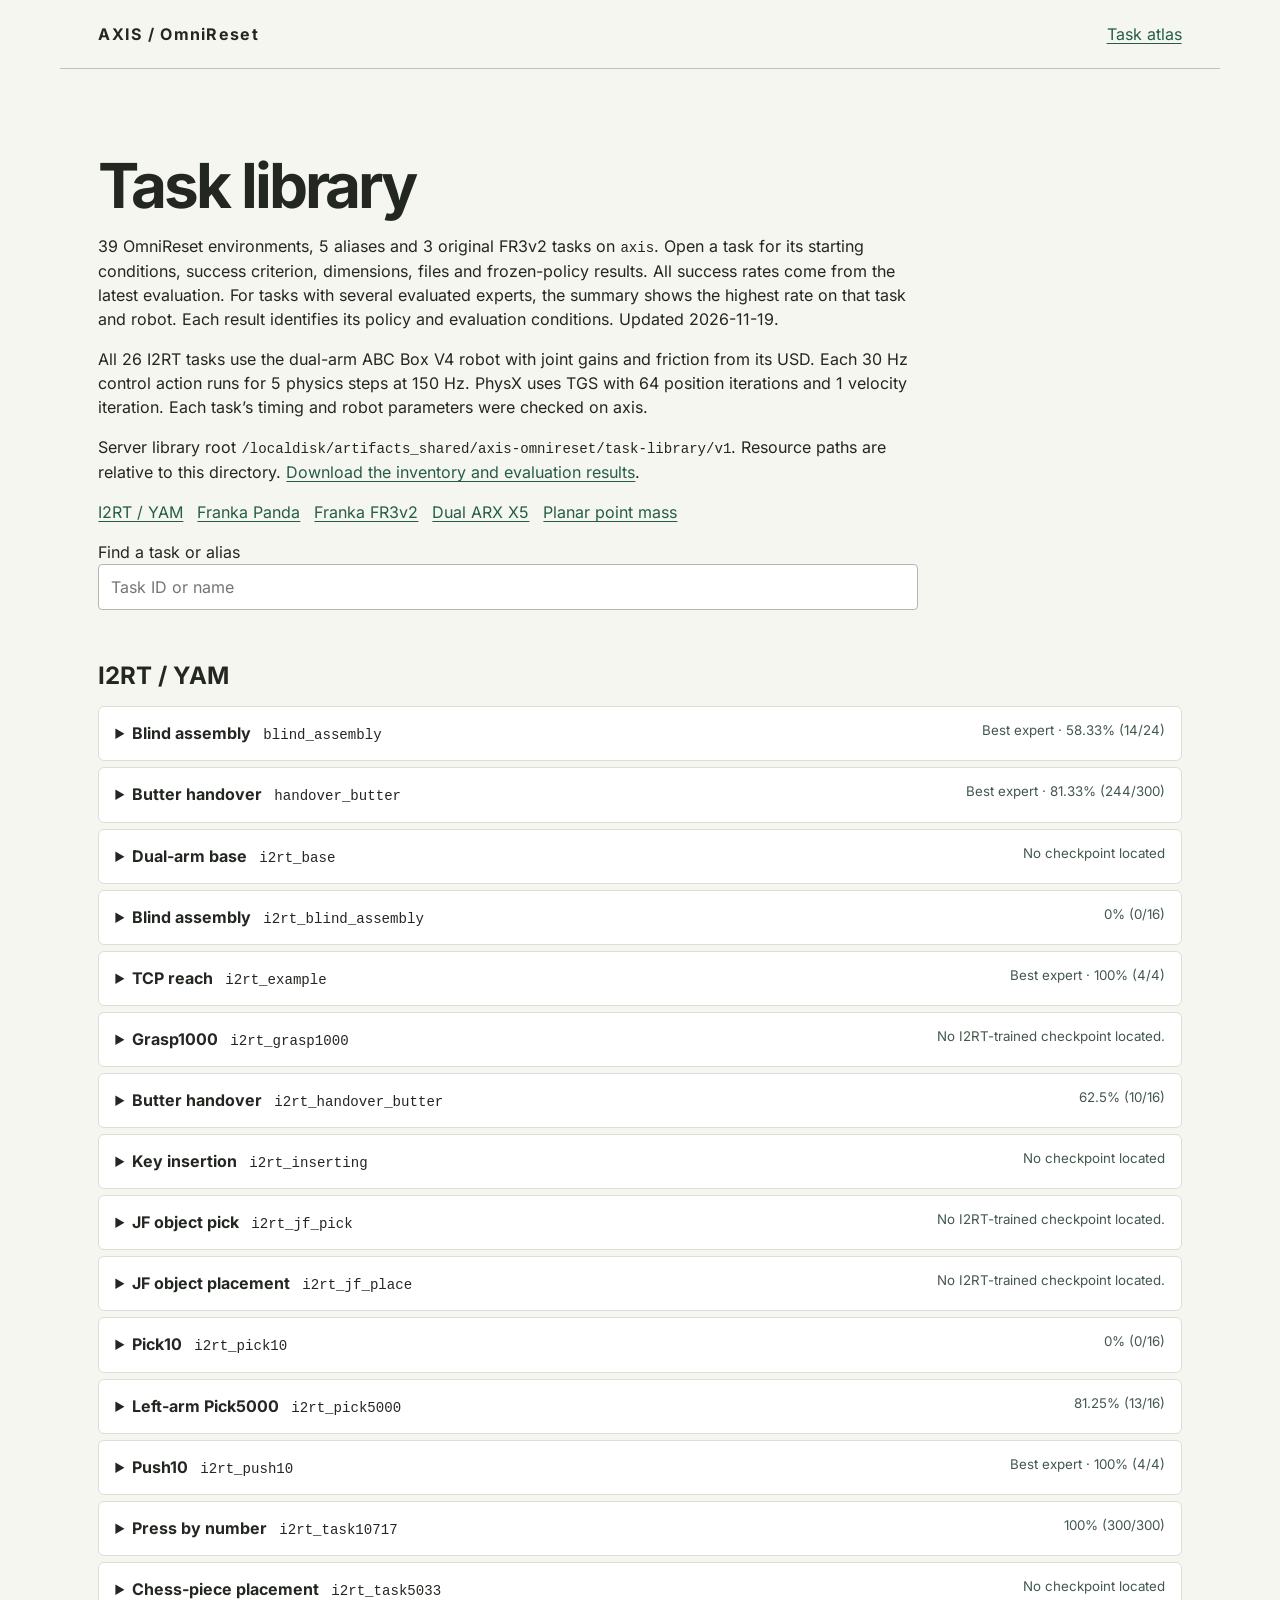
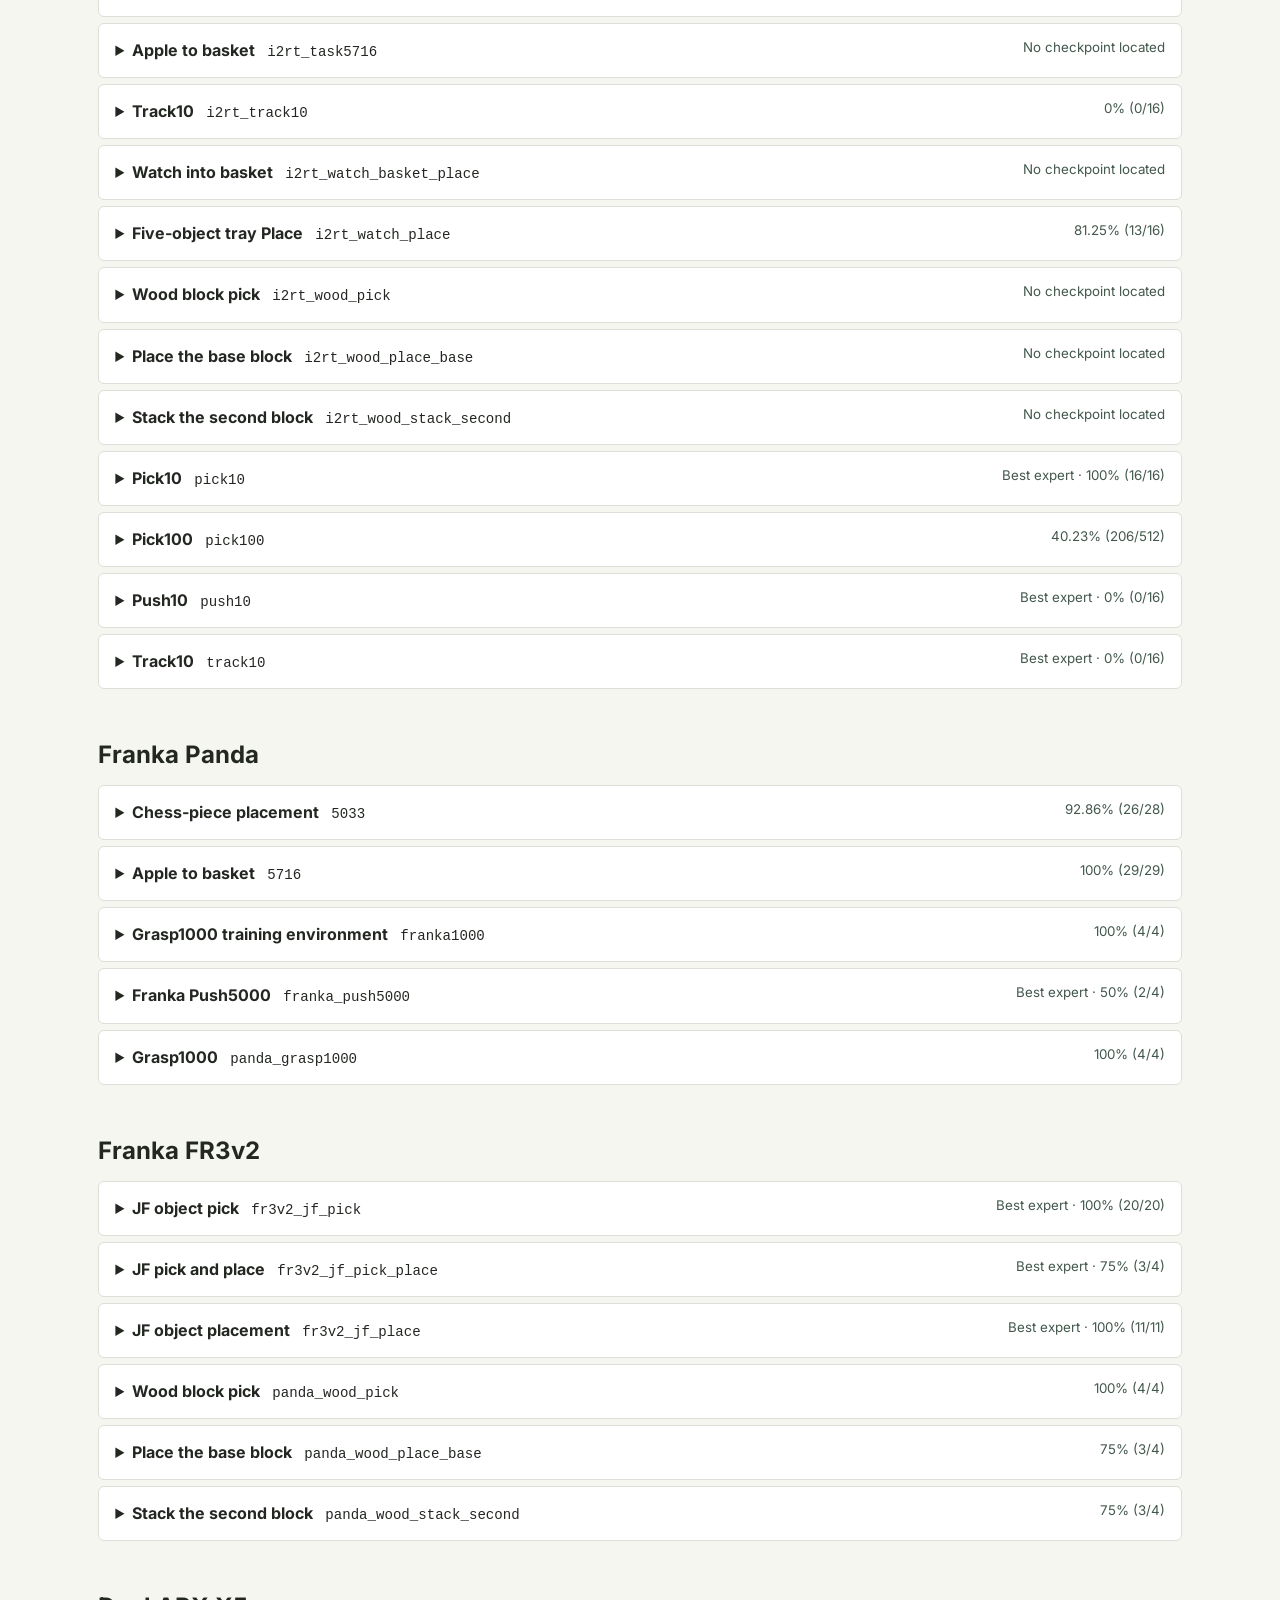
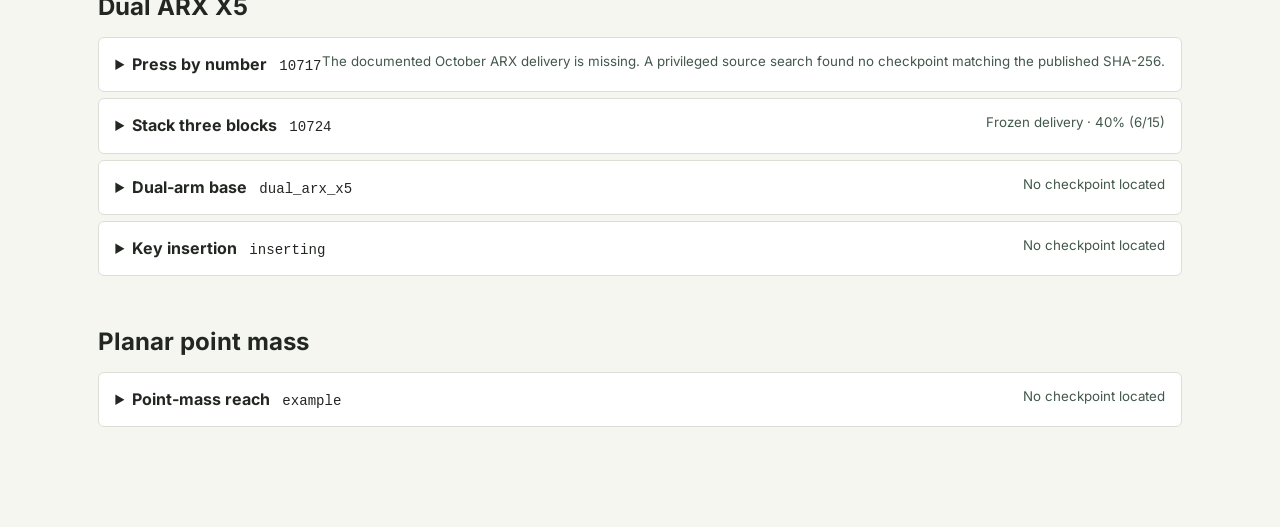
==== commit 29d4c5a9: "Publish certified Task10717 results and centralized expert entry" ====
--- a/library.html
+++ b/library.html
@@ -1,5 +1,5 @@
 <!doctype html><html lang="en"><head><meta charset="utf-8"><meta name="viewport" content="width=device-width, initial-scale=1"><title>Task library and expert evaluations · Axis OmniReset</title><style>*{box-sizing:border-box}html{scroll-behavior:smooth}body{font:16px/1.5 Inter,Arial,sans-serif;color:#232721;background:#f6f6f1;margin:0}@font-face{font-family:Inter;src:url(assets/inter-latin.woff2)}header,main,footer{max-width:1160px;margin:auto;padding:22px clamp(16px,3vw,40px)}header{display:flex;align-items:center;justify-content:space-between;border-bottom:1px solid #bebfb7}header strong{letter-spacing:.08em}a{color:#255d49;text-underline-offset:.18em}h1{font-size:clamp(34px,5vw,62px);line-height:1.05;margin:1em 0 .25em;letter-spacing:-.05em}h2{margin:2em 0 .5em}p{max-width:82ch}nav{display:flex;gap:14px;flex-wrap:wrap}code{font-size:.88em;overflow-wrap:anywhere}details{scroll-margin-top:12px;background:#fff;border:1px solid #ddded7;border-radius:6px;margin:6px 0}details[open]{border-color:#759883}summary{cursor:pointer;padding:14px 16px}summary strong{margin-right:12px}summary small{float:right;color:#43584c}details>div{padding:0 18px 12px}dt{font-weight:650;margin-top:12px}dd{margin:2px 0}ul{padding-left:22px}li{margin:.25em 0}table{border-collapse:collapse;width:100%}td,th{text-align:left;border-bottom:1px solid #ddd;padding:7px 8px;vertical-align:top}input{width:100%;padding:10px 12px;font:inherit;border:1px solid #afb8ae;border-radius:4px}footer{margin-top:3em} @media(max-width:650px){summary small{float:none;display:block}td,th{padding:4px;font-size:14px}}</style></head><body><header><strong>AXIS / OmniReset</strong><a href="index.html">Task atlas</a></header><main><h1>Task library</h1>
-<p>39 OmniReset environments, 5 aliases and 3 original FR3v2 tasks on <code>axis</code>. Open a task for its starting conditions, success criterion, dimensions, files and frozen-policy results. All success rates come from the latest evaluation. For tasks with several evaluated experts, the summary shows the highest rate on that task and robot. Each result identifies its policy and evaluation conditions. Updated 2026-11-16.</p>
+<p>39 OmniReset environments, 5 aliases and 3 original FR3v2 tasks on <code>axis</code>. Open a task for its starting conditions, success criterion, dimensions, files and frozen-policy results. All success rates come from the latest evaluation. For tasks with several evaluated experts, the summary shows the highest rate on that task and robot. Each result identifies its policy and evaluation conditions. Updated 2026-11-19.</p>
 <p>All 26 I2RT tasks use the dual-arm ABC Box V4 robot with joint gains and friction from its USD. Each 30 Hz control action runs for 5 physics steps at 150 Hz. PhysX uses TGS with 64 position iterations and 1 velocity iteration. Each task’s timing and robot parameters were checked on axis.</p>
 <p>Server library root <code>/localdisk/artifacts_shared/axis-omnireset/task-library/v1</code>. Resource paths are relative to this directory. <a href="task-library.json">Download the inventory and evaluation results</a>.</p>
 <nav aria-label="Embodiments"><a href="#group-0">I2RT / YAM</a><a href="#group-1">Franka Panda</a><a href="#group-2">Franka FR3v2</a><a href="#group-3">Dual ARX X5</a><a href="#group-4">Planar point mass</a></nav><p><label for="filter">Find a task or alias</label><input type="search" id="filter" placeholder="Task ID or name"></p>
@@ -207,23 +207,23 @@
 <dt>Trajectories and replay</dt><dd><ul><li><code>packages/reset-banks/shared_i2rt_reference_scratch_20261108/aligned_banks/i2rt_push10_bottle_16/bank.pt</code></li><li><code>packages/reset-banks/shared_i2rt_reference_scratch_20261108/aligned_banks/i2rt_push10_can_1/bank.pt</code></li><li><code>packages/reset-banks/shared_i2rt_reference_scratch_20261108/aligned_banks/i2rt_push10_chocolate_bar_14/bank.pt</code></li><li><code>packages/reset-banks/shared_i2rt_reference_scratch_20261108/aligned_banks/i2rt_push10_default/bank.pt</code></li><li><code>packages/reset-banks/shared_i2rt_reference_scratch_20261108/aligned_banks/i2rt_push10_electric_toothbrush_6/bank.pt</code></li><li><code>packages/reset-banks/shared_i2rt_reference_scratch_20261108/aligned_banks/i2rt_push10_hammer_16/bank.pt</code></li><li><code>packages/reset-banks/shared_i2rt_reference_scratch_20261108/aligned_banks/i2rt_push10_matryoshka_doll_1/bank.pt</code></li><li><code>packages/reset-banks/shared_i2rt_reference_scratch_20261108/aligned_banks/i2rt_push10_mouse_48/bank.pt</code></li><li><code>packages/reset-banks/shared_i2rt_reference_scratch_20261108/aligned_banks/i2rt_push10_mug_54/bank.pt</code></li><li><code>packages/reset-banks/shared_i2rt_reference_scratch_20261108/aligned_banks/i2rt_push10_t_shaped_block_0/bank.pt</code></li><li><code>packages/reset-banks/shared_i2rt_reference_scratch_20261108/banks/i2rt_push10_bottle_16/bank.pt</code></li><li><code>packages/reset-banks/shared_i2rt_reference_scratch_20261108/banks/i2rt_push10_can_1/bank.pt</code></li><li><code>packages/reset-banks/shared_i2rt_reference_scratch_20261108/banks/i2rt_push10_chocolate_bar_14/bank.pt</code></li><li><code>packages/reset-banks/shared_i2rt_reference_scratch_20261108/banks/i2rt_push10_default/bank.pt</code></li><li><code>packages/reset-banks/shared_i2rt_reference_scratch_20261108/banks/i2rt_push10_electric_toothbrush_6/bank.pt</code></li><li><code>packages/reset-banks/shared_i2rt_reference_scratch_20261108/banks/i2rt_push10_hammer_16/bank.pt</code></li><li><code>packages/reset-banks/shared_i2rt_reference_scratch_20261108/banks/i2rt_push10_matryoshka_doll_1/bank.pt</code></li><li><code>packages/reset-banks/shared_i2rt_reference_scratch_20261108/banks/i2rt_push10_mouse_48/bank.pt</code></li><li><code>packages/reset-banks/shared_i2rt_reference_scratch_20261108/banks/i2rt_push10_mug_54/bank.pt</code></li><li><code>packages/reset-banks/shared_i2rt_reference_scratch_20261108/banks/i2rt_push10_t_shaped_block_0/bank.pt</code></li></ul></dd>
 <dt>Reset banks</dt><dd><ul><li><code>packages/reset-banks/shared_i2rt_reference_20261107/banks/i2rt_push10_default/provider.json</code></li><li><code>packages/reset-banks/shared_i2rt_reference_20261107/banks1024/i2rt_push10_default/provider.json</code></li><li><code>packages/reset-banks/shared_i2rt_reference_20261107/qualify_push10_v2/provider.json</code></li><li><code>packages/reset-banks/shared_i2rt_reference_20261107/qualify_push10_v6/provider.json</code></li><li><code>packages/reset-banks/shared_i2rt_reference_scratch_20261108/aligned_banks/i2rt_push10_bottle_16/provider.json</code></li><li><code>packages/reset-banks/shared_i2rt_reference_scratch_20261108/aligned_banks/i2rt_push10_can_1/provider.json</code></li><li><code>packages/reset-banks/shared_i2rt_reference_scratch_20261108/aligned_banks/i2rt_push10_chocolate_bar_14/provider.json</code></li><li><code>packages/reset-banks/shared_i2rt_reference_scratch_20261108/aligned_banks/i2rt_push10_default/provider.json</code></li><li><code>packages/reset-banks/shared_i2rt_reference_scratch_20261108/aligned_banks/i2rt_push10_electric_toothbrush_6/provider.json</code></li><li><code>packages/reset-banks/shared_i2rt_reference_scratch_20261108/aligned_banks/i2rt_push10_hammer_16/provider.json</code></li><li><code>packages/reset-banks/shared_i2rt_reference_scratch_20261108/aligned_banks/i2rt_push10_matryoshka_doll_1/provider.json</code></li><li><code>packages/reset-banks/shared_i2rt_reference_scratch_20261108/aligned_banks/i2rt_push10_mouse_48/provider.json</code></li><li><code>packages/reset-banks/shared_i2rt_reference_scratch_20261108/aligned_banks/i2rt_push10_mug_54/provider.json</code></li><li><code>packages/reset-banks/shared_i2rt_reference_scratch_20261108/aligned_banks/i2rt_push10_t_shaped_block_0/provider.json</code></li><li><code>packages/reset-banks/shared_i2rt_reference_scratch_20261108/banks/i2rt_push10_bottle_16/provider.json</code></li><li><code>packages/reset-banks/shared_i2rt_reference_scratch_20261108/banks/i2rt_push10_can_1/provider.json</code></li><li><code>packages/reset-banks/shared_i2rt_reference_scratch_20261108/banks/i2rt_push10_chocolate_bar_14/provider.json</code></li><li><code>packages/reset-banks/shared_i2rt_reference_scratch_20261108/banks/i2rt_push10_default/provider.json</code></li><li><code>packages/reset-banks/shared_i2rt_reference_scratch_20261108/banks/i2rt_push10_electric_toothbrush_6/provider.json</code></li><li><code>packages/reset-banks/shared_i2rt_reference_scratch_20261108/banks/i2rt_push10_hammer_16/provider.json</code></li><li><code>packages/reset-banks/shared_i2rt_reference_scratch_20261108/banks/i2rt_push10_matryoshka_doll_1/provider.json</code></li><li><code>packages/reset-banks/shared_i2rt_reference_scratch_20261108/banks/i2rt_push10_mouse_48/provider.json</code></li><li><code>packages/reset-banks/shared_i2rt_reference_scratch_20261108/banks/i2rt_push10_mug_54/provider.json</code></li><li><code>packages/reset-banks/shared_i2rt_reference_scratch_20261108/banks/i2rt_push10_t_shaped_block_0/provider.json</code></li><li><code>packages/reset-banks/shared_i2rt_reference_scratch_20261108/training_banks/i2rt_push10_bottle_16/provider.json</code></li><li><code>packages/reset-banks/shared_i2rt_reference_scratch_20261108/training_banks/i2rt_push10_can_1/provider.json</code></li><li><code>packages/reset-banks/shared_i2rt_reference_scratch_20261108/training_banks/i2rt_push10_chocolate_bar_14/provider.json</code></li><li><code>packages/reset-banks/shared_i2rt_reference_scratch_20261108/training_banks/i2rt_push10_default/provider.json</code></li><li><code>packages/reset-banks/shared_i2rt_reference_scratch_20261108/training_banks/i2rt_push10_electric_toothbrush_6/provider.json</code></li><li><code>packages/reset-banks/shared_i2rt_reference_scratch_20261108/training_banks/i2rt_push10_hammer_16/provider.json</code></li><li><code>packages/reset-banks/shared_i2rt_reference_scratch_20261108/training_banks/i2rt_push10_matryoshka_doll_1/provider.json</code></li><li><code>packages/reset-banks/shared_i2rt_reference_scratch_20261108/training_banks/i2rt_push10_mouse_48/provider.json</code></li><li><code>packages/reset-banks/shared_i2rt_reference_scratch_20261108/training_banks/i2rt_push10_mug_54/provider.json</code></li><li><code>packages/reset-banks/shared_i2rt_reference_scratch_20261108/training_banks/i2rt_push10_t_shaped_block_0/provider.json</code></li></ul></dd>
 </dl></div></details>
-<details id="i2rt_task10717" data-aliases="" data-search="i2rt_task10717 press by number"><summary><strong>Press by number</strong><code>i2rt_task10717</code><small>Best expert · 33.33% (4/12)</small></summary><div><dl>
+<details id="i2rt_task10717" data-aliases="" data-search="i2rt_task10717 press by number"><summary><strong>Press by number</strong><code>i2rt_task10717</code><small>100% (300/300)</small></summary><div><dl>
 <dt>Start</dt><dd>Home pose, released spring buttons, card-defined counts. Default digits are 1 and 2.</dd>
 <dt>Success</dt><dd>Read the two digits. Press and release the first red button the indicated number of times, confirm on blue, repeat for the second red button, confirm on blue, then return both hands home.</dd>
 <dt>Observation / action</dt><dd>172 / 14 · 30 Hz control · 150 Hz physics · 5 substeps</dd>
-<dt>Expert availability</dt><dd>Approved I2RT Press actor, normalization, four-call controller, native button assets and replay evidence, plus a historical fixed-layout checkpoint.</dd>
-<dt>Highest-scoring policy</dt><dd>Approved I2RT v20 four-call Press controller</dd>
+<dt>Expert availability</dt><dd>Certified 30 Hz actor, normalization and inter-call home controller on axis. Native full-task results and atomic-skill results are provided with their evaluated conditions.</dd>
+<dt>Expert input</dt><dd>127 policy features (69 skill features and 58 measured robot features), assembled from the native task. Seven active-arm commands are expanded into the 14-dimensional task action.</dd>
 <dt>Original robot task</dt><dd><a href="#10717">Press by number · <code>10717</code></a></dd>
 <dt>Server directory</dt><dd><code>by-task/i2rt_task10717/</code></dd></dl>
-<table><caption>Frozen-policy evaluations on axis</caption><thead><tr><th>Policy or configuration</th><th>Success</th><th>Protocol</th></tr></thead><tbody>
-<tr><td>Approved I2RT v20 four-call Press controller</td><td>33.33% (4/12)</td><td>Four official digit requests from each of three source seeds, on the fixed I2RT button layout. The full task begins from the default robot pose, closes both grippers, executes all four skills and returns home. The original RoboDojo rules sample at 25 Hz over 28 seconds. Code <code>f97139a7</code>.</td></tr>
-<tr><td>i2rt_task10717_1_1 · 63bab1cf</td><td>0% (0/4)</td><td>Four fresh starts using archived fixed-layout configuration i2rt_task10717_1_1. The actor receives its training-time observation fields from the active scene. Code <code>f97139a7</code>.</td></tr>
-</tbody></table>
-<dl>
-<dt>Assets</dt><dd><ul><li><code>packages/tabletop/provider.json</code></li><li><code>packages/tabletop/buttons</code></li><li><code>packages/tabletop-variants/i2rt_task10717_1_1/provider.json</code></li><li><code>packages/tabletop-variants/i2rt_task10717_1_3/provider.json</code></li><li><code>packages/tabletop-variants/i2rt_task10717_1_4/provider.json</code></li><li><code>packages/tabletop-variants/i2rt_task10717_1_5/provider.json</code></li><li><code>packages/tabletop-variants/i2rt_task10717_1_6/provider.json</code></li><li><code>packages/tabletop-variants/i2rt_task10717_1_7/provider.json</code></li><li><code>packages/tabletop-variants/i2rt_task10717_1_8/provider.json</code></li><li><code>packages/tabletop-variants/i2rt_task10717_1_9/provider.json</code></li><li><code>packages/tabletop-variants/i2rt_task10717_2_1/provider.json</code></li><li><code>packages/tabletop-variants/i2rt_task10717_2_2/provider.json</code></li><li><code>packages/tabletop-variants/i2rt_task10717_2_3/provider.json</code></li><li><code>packages/tabletop-variants/i2rt_task10717_2_4/provider.json</code></li><li><code>packages/tabletop-variants/i2rt_task10717_2_5/provider.json</code></li><li><code>packages/tabletop-variants/i2rt_task10717_2_6/provider.json</code></li><li><code>packages/tabletop-variants/i2rt_task10717_2_7/provider.json</code></li><li><code>packages/tabletop-variants/i2rt_task10717_2_8/provider.json</code></li><li><code>packages/tabletop-variants/i2rt_task10717_2_9/provider.json</code></li><li><code>packages/tabletop-variants/i2rt_task10717_3_1/provider.json</code></li><li><code>packages/tabletop-variants/i2rt_task10717_3_2/provider.json</code></li><li><code>packages/robot-interface</code></li><li><code>packages/yam-geometry-20261106</code></li><li><code>central/store/arx/task10717_i2rt_press_20261114_v1/assets/buttons</code></li></ul></dd>
-<dt>Policy files</dt><dd><ul><li><code>central/store/axis/runs/shared_i2rt_video_20261103/campaign/i2rt_task10717_1_1/attempt_00/latest</code></li><li><code>central/store/arx/task10717_i2rt_press_20261114_v1/approved_bundle_v1</code></li><li><code>central/store/arx/task10717_i2rt_press_20261114_v1/execution_source_v20</code></li></ul></dd>
-<dt>Trajectories and replay</dt><dd><ul><li><code>central/store/arx/task10717_i2rt_press_20261114_v1/evaluation</code></li><li><code>central/store/arx/i2rt_press_20261114_v1/formal_data_v2/wave_000/teacher_execution.npz</code></li><li><code>central/store/arx/i2rt_press_20261114_v1/formal_data_v2/wave_001/teacher_execution.npz</code></li><li><code>central/store/arx/i2rt_press_20261114_v1/formal_data_v2/wave_002/teacher_execution.npz</code></li><li><code>central/store/arx/i2rt_press_20261114_v1/formal_data_v2/wave_003/teacher_execution.npz</code></li><li><code>central/store/arx/i2rt_press_20261114_v1/formal_data_v2/wave_004/teacher_execution.npz</code></li><li><code>central/store/arx/i2rt_press_20261114_v1/formal_data_v2/wave_005/teacher_execution.npz</code></li><li><code>central/store/arx/i2rt_press_20261114_v1/formal_data_v2/wave_006/teacher_execution.npz</code></li><li><code>central/store/arx/i2rt_press_20261114_v1/native_data_v3/replenishment_00/wave_000/teacher_execution.npz</code></li><li><code>central/store/arx/i2rt_press_20261114_v1/native_data_v3/replenishment_01/wave_000/teacher_execution.npz</code></li></ul></dd>
-<dt>Reset banks</dt><dd><ul><li><code>central/store/arx/i2rt_press_20261114_v1/native_data_v3/bank_00000.npz</code></li><li><code>central/store/arx/i2rt_press_20261114_v1/native_data_v3/bank_00001.npz</code></li><li><code>central/store/arx/i2rt_press_20261114_v1/native_data_v3/bank_00002.npz</code></li><li><code>central/store/arx/i2rt_press_20261114_v1/native_data_v3/bank_00003.npz</code></li><li><code>central/store/arx/i2rt_press_20261114_v1/native_data_v3/bank_00004.npz</code></li><li><code>central/store/arx/i2rt_press_20261114_v1/native_data_v3/bank_00005.npz</code></li><li><code>central/store/arx/i2rt_press_20261114_v1/native_data_v3/bank_00006.npz</code></li><li><code>central/store/arx/i2rt_press_20261114_v1/native_data_v3/bank_00007.npz</code></li><li><code>central/store/arx/i2rt_press_20261114_v1/native_data_v3/bank_00008.npz</code></li><li><code>central/store/arx/i2rt_press_20261114_v1/native_data_v3/bank_00009.npz</code></li><li><code>central/store/arx/i2rt_press_20261114_v1/native_data_v3/bank_00010.npz</code></li><li><code>central/store/arx/i2rt_press_20261114_v1/native_data_v3/bank_00011.npz</code></li><li><code>central/store/arx/i2rt_press_20261114_v1/native_data_v3/bank_00012.npz</code></li><li><code>central/store/arx/i2rt_press_20261114_v1/native_data_v3/bank_00013.npz</code></li><li><code>central/store/arx/i2rt_press_20261114_v1/native_data_v3/bank_00014.npz</code></li><li><code>central/store/arx/i2rt_press_20261114_v1/native_data_v3/bank_00015.npz</code></li><li><code>central/store/arx/i2rt_press_20261114_v1/native_data_v3/bank_00016.npz</code></li><li><code>central/store/arx/i2rt_press_20261114_v1/native_data_v3/bank_00017.npz</code></li><li><code>central/store/arx/i2rt_press_20261114_v1/native_data_v3/bank_00018.npz</code></li><li><code>central/store/arx/i2rt_press_20261114_v1/native_data_v3/bank_00019.npz</code></li><li><code>central/store/arx/i2rt_press_20261114_v1/native_data_v3/bank_00020.npz</code></li><li><code>central/store/arx/i2rt_press_20261114_v1/native_data_v3/bank_00021.npz</code></li><li><code>central/store/arx/i2rt_press_20261114_v1/native_data_v3/evaluation_000.npz</code></li><li><code>central/store/arx/i2rt_press_20261114_v1/formal_data_v2/wave_000/evaluation_initials.npz</code></li><li><code>central/store/arx/i2rt_press_20261114_v1/native_data_v3/evaluation_001.npz</code></li><li><code>central/store/arx/i2rt_press_20261114_v1/formal_data_v2/wave_001/evaluation_initials.npz</code></li><li><code>central/store/arx/i2rt_press_20261114_v1/native_data_v3/evaluation_002.npz</code></li><li><code>central/store/arx/i2rt_press_20261114_v1/formal_data_v2/wave_002/evaluation_initials.npz</code></li><li><code>central/store/arx/i2rt_press_20261114_v1/native_data_v3/evaluation_003.npz</code></li><li><code>central/store/arx/i2rt_press_20261114_v1/formal_data_v2/wave_003/evaluation_initials.npz</code></li><li><code>central/store/arx/i2rt_press_20261114_v1/native_data_v3/evaluation_004.npz</code></li><li><code>central/store/arx/i2rt_press_20261114_v1/formal_data_v2/wave_004/evaluation_initials.npz</code></li><li><code>central/store/arx/i2rt_press_20261114_v1/native_data_v3/evaluation_005.npz</code></li><li><code>central/store/arx/i2rt_press_20261114_v1/formal_data_v2/wave_005/evaluation_initials.npz</code></li><li><code>central/store/arx/i2rt_press_20261114_v1/native_data_v3/evaluation_006.npz</code></li><li><code>central/store/arx/i2rt_press_20261114_v1/formal_data_v2/wave_006/evaluation_initials.npz</code></li></ul></dd>
+<table><caption>Frozen-policy evaluations on axis2</caption><thead><tr><th>Policy or configuration</th><th>Success</th><th>Protocol</th></tr></thead><tbody>
+<tr><td>Certified 30 Hz Press actor with inter-call home</td><td>100% (300/300)</td><td>Three source batches on axis2, seeds 0, 1 and 2, with 100 episodes each. Default fixed button layout and digits 1 and 2. Four calls to the frozen actor, with public-action home movements between skills. One reset per episode and a 28-second, 840-action budget. Scored by I2RTTask10717.step info[success]. This measures repeated execution on the default scene. A seed-0 reproduction on axis completed 100/100 episodes. Code <code>43db29dcbfdd9bf41fe39f8877143f15ed884c22</code>.</td></tr>
+</tbody></table>
+<p><strong>Atomic Press skill TEST</strong> · 98.33% (1,770/1,800). 36 conditions with 50 cases each. Minimum condition success 43/50. Four supported arm/button pairs on three fixed buttons, one to nine presses per call.</p>
+<dl>
+<dt>Assets</dt><dd><ul><li><code>packages/tabletop/provider.json</code></li><li><code>packages/tabletop/buttons</code></li><li><code>packages/tabletop-variants/i2rt_task10717_1_1/provider.json</code></li><li><code>packages/tabletop-variants/i2rt_task10717_1_3/provider.json</code></li><li><code>packages/tabletop-variants/i2rt_task10717_1_4/provider.json</code></li><li><code>packages/tabletop-variants/i2rt_task10717_1_5/provider.json</code></li><li><code>packages/tabletop-variants/i2rt_task10717_1_6/provider.json</code></li><li><code>packages/tabletop-variants/i2rt_task10717_1_7/provider.json</code></li><li><code>packages/tabletop-variants/i2rt_task10717_1_8/provider.json</code></li><li><code>packages/tabletop-variants/i2rt_task10717_1_9/provider.json</code></li><li><code>packages/tabletop-variants/i2rt_task10717_2_1/provider.json</code></li><li><code>packages/tabletop-variants/i2rt_task10717_2_2/provider.json</code></li><li><code>packages/tabletop-variants/i2rt_task10717_2_3/provider.json</code></li><li><code>packages/tabletop-variants/i2rt_task10717_2_4/provider.json</code></li><li><code>packages/tabletop-variants/i2rt_task10717_2_5/provider.json</code></li><li><code>packages/tabletop-variants/i2rt_task10717_2_6/provider.json</code></li><li><code>packages/tabletop-variants/i2rt_task10717_2_7/provider.json</code></li><li><code>packages/tabletop-variants/i2rt_task10717_2_8/provider.json</code></li><li><code>packages/tabletop-variants/i2rt_task10717_2_9/provider.json</code></li><li><code>packages/tabletop-variants/i2rt_task10717_3_1/provider.json</code></li><li><code>packages/tabletop-variants/i2rt_task10717_3_2/provider.json</code></li><li><code>packages/robot-interface</code></li><li><code>packages/yam-geometry-20261106</code></li></ul></dd>
+<dt>Policy files</dt><dd><ul><li><code>by-task/i2rt_task10717/experts/current</code></li><li><code>central/store/arx/i2rt_press_30hz_20261116_v1/execution_source_v22_final</code></li></ul></dd>
+<dt>Trajectories and replay</dt><dd><ul><li><code>central/store/arx/i2rt_press_30hz_20261116_v1/native_FINAL_seed0_v22/recording</code></li><li><code>central/store/arx/i2rt_press_30hz_20261116_v1/data/formal_v04/bc_records.jsonl</code></li></ul></dd>
+<dt>Reset banks</dt><dd><ul><li><code>central/store/arx/i2rt_press_30hz_20261116_v1/data/formal_v04/bank_00000.npz</code></li><li><code>central/store/arx/i2rt_press_30hz_20261116_v1/data/formal_v04/bank_00001.npz</code></li><li><code>central/store/arx/i2rt_press_30hz_20261116_v1/data/formal_v04/bank_00002.npz</code></li><li><code>central/store/arx/i2rt_press_30hz_20261116_v1/data/formal_v04/bank_00003.npz</code></li><li><code>central/store/arx/i2rt_press_30hz_20261116_v1/data/formal_v04/bank_00004.npz</code></li><li><code>central/store/arx/i2rt_press_30hz_20261116_v1/data/formal_v04/bank_00005.npz</code></li><li><code>central/store/arx/i2rt_press_30hz_20261116_v1/data/formal_v04/bank_00006.npz</code></li><li><code>central/store/arx/i2rt_press_30hz_20261116_v1/data/formal_v04/bank_00007.npz</code></li><li><code>central/store/arx/i2rt_press_30hz_20261116_v1/data/formal_v04/bank_00008.npz</code></li><li><code>central/store/arx/i2rt_press_30hz_20261116_v1/data/formal_v04/bank_00009.npz</code></li><li><code>central/store/arx/i2rt_press_30hz_20261116_v1/data/formal_v04/bank_00010.npz</code></li><li><code>central/store/arx/i2rt_press_30hz_20261116_v1/data/formal_v04/bank_00011.npz</code></li><li><code>central/store/arx/i2rt_press_30hz_20261116_v1/data/formal_v04/bank_00012.npz</code></li><li><code>central/store/arx/i2rt_press_30hz_20261116_v1/data/formal_v04/bank_00013.npz</code></li><li><code>central/store/arx/i2rt_press_30hz_20261116_v1/data/formal_v04/bank_00014.npz</code></li><li><code>central/store/arx/i2rt_press_30hz_20261116_v1/data/formal_v04/bank_00015.npz</code></li><li><code>central/store/arx/i2rt_press_30hz_20261116_v1/data/formal_v04/bank_00016.npz</code></li><li><code>central/store/arx/i2rt_press_30hz_20261116_v1/data/formal_v04/bank_00017.npz</code></li><li><code>central/store/arx/i2rt_press_30hz_20261116_v1/data/formal_v04/evaluation_000.npz</code></li><li><code>central/store/arx/i2rt_press_30hz_20261116_v1/data/formal_v04/evaluation_001.npz</code></li><li><code>central/store/arx/i2rt_press_30hz_20261116_v1/data/formal_v04/evaluation_002.npz</code></li><li><code>central/store/arx/i2rt_press_30hz_20261116_v1/data/formal_v04/fresh_TEST/TEST_1800.npz</code></li></ul></dd>
 </dl></div></details>
 <details id="i2rt_task5033" data-aliases="" data-search="i2rt_task5033 chess-piece placement"><summary><strong>Chess-piece placement</strong><code>i2rt_task5033</code><small>No checkpoint located</small></summary><div><dl>
 <dt>Start</dt><dd>Folded shared-robot home and chess layout. Optional retargeted reference banks.</dd>
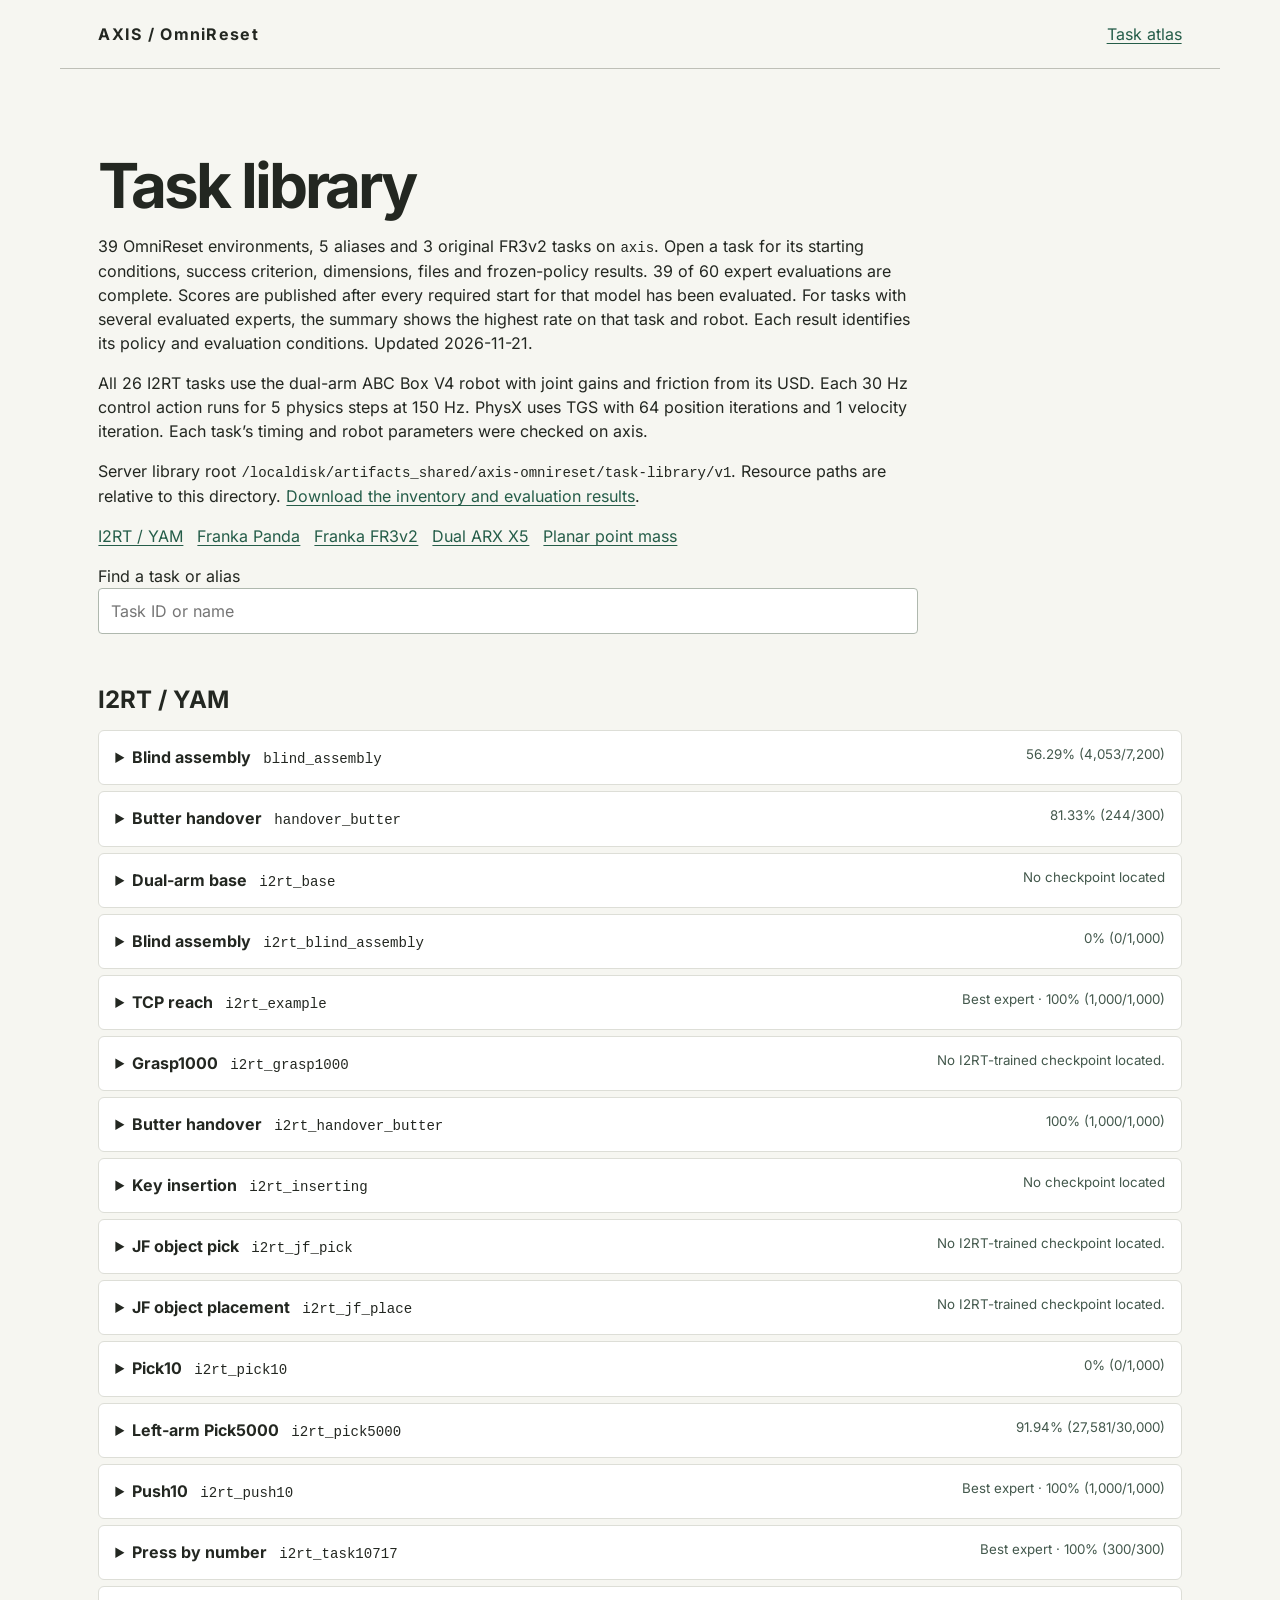
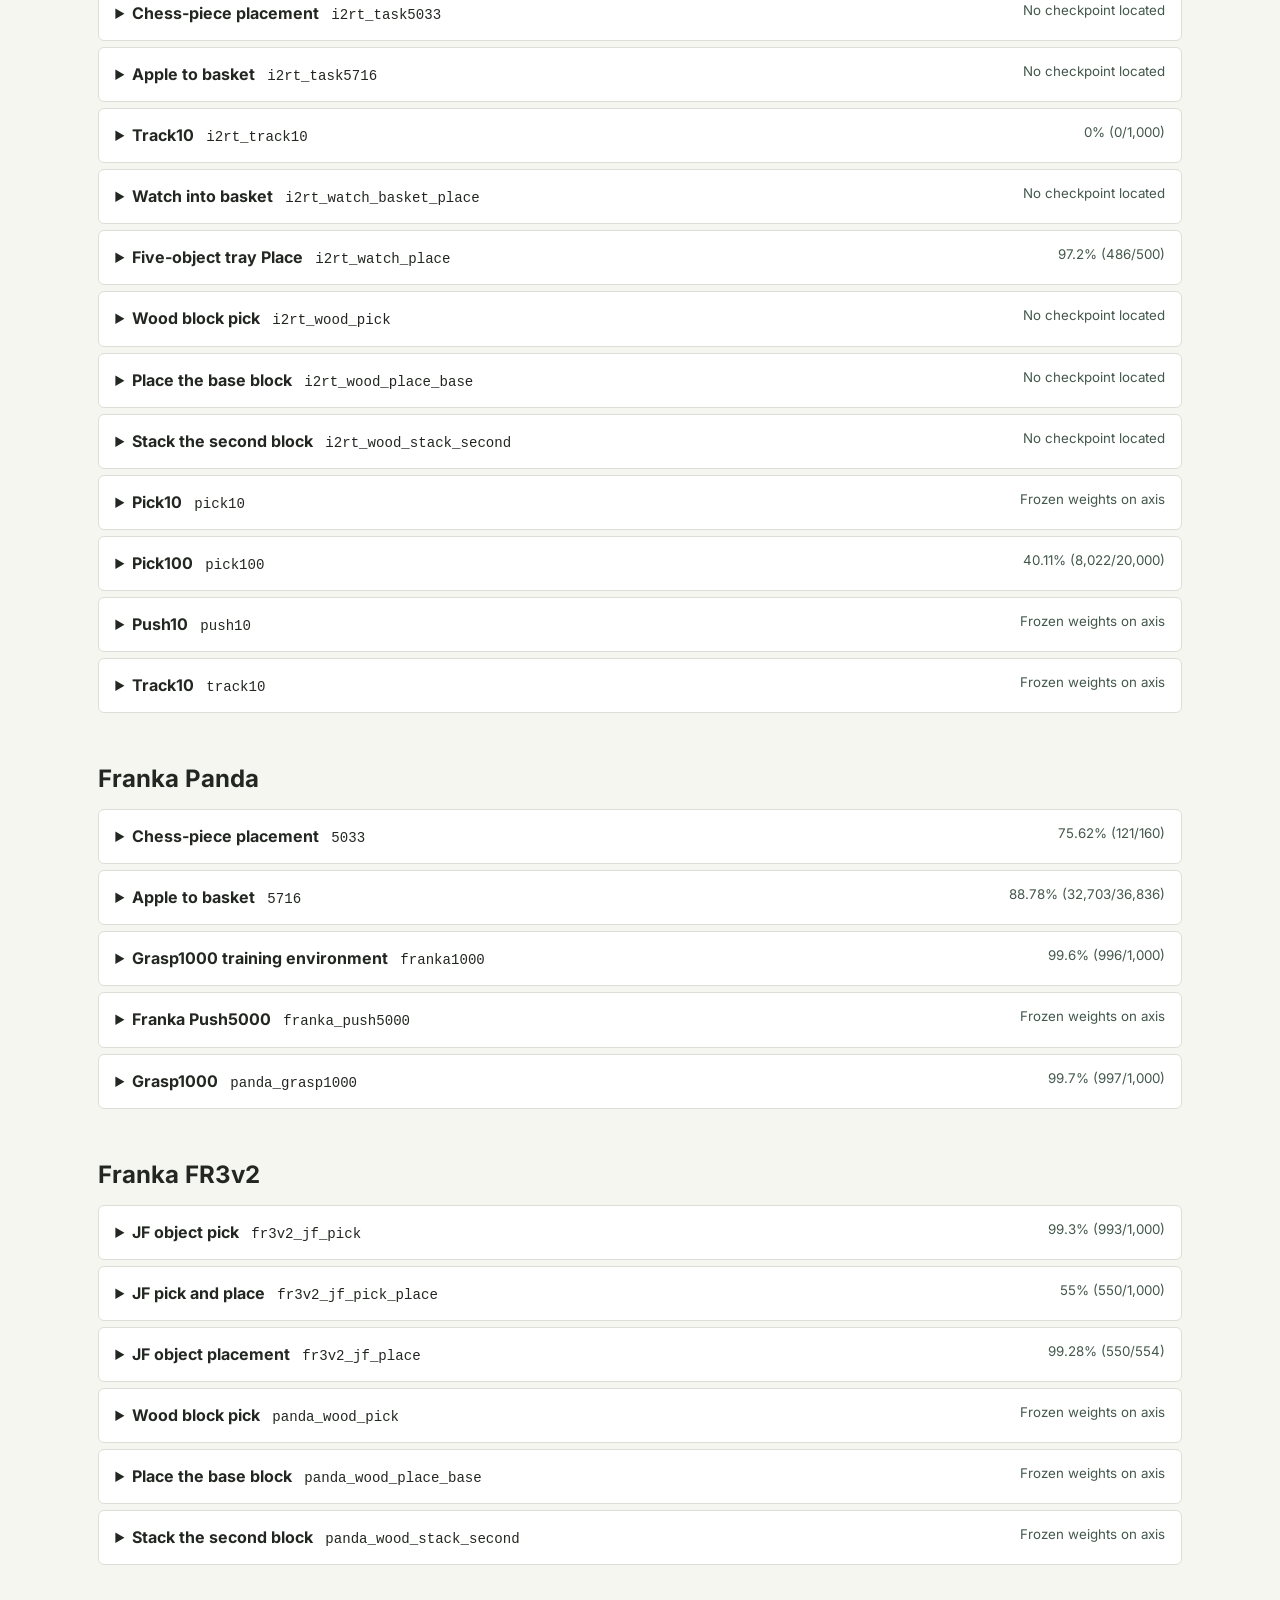
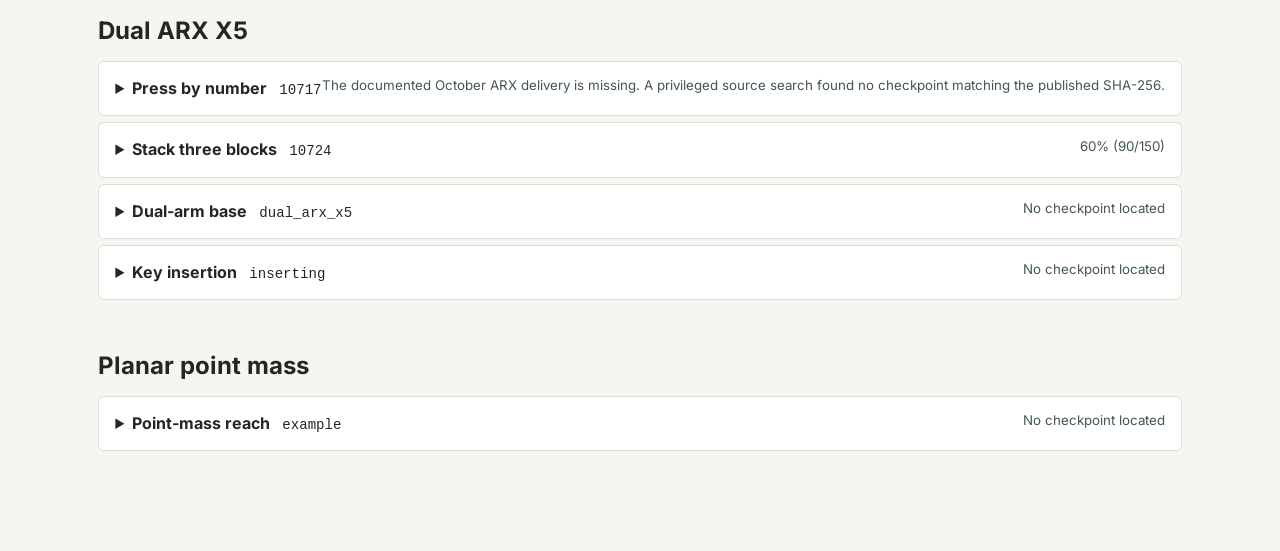
==== commit f5c5633a: "Publish 39 completed expert evaluations" ====
--- a/library.html
+++ b/library.html
@@ -1,19 +1,17 @@
 <!doctype html><html lang="en"><head><meta charset="utf-8"><meta name="viewport" content="width=device-width, initial-scale=1"><title>Task library and expert evaluations · Axis OmniReset</title><style>*{box-sizing:border-box}html{scroll-behavior:smooth}body{font:16px/1.5 Inter,Arial,sans-serif;color:#232721;background:#f6f6f1;margin:0}@font-face{font-family:Inter;src:url(assets/inter-latin.woff2)}header,main,footer{max-width:1160px;margin:auto;padding:22px clamp(16px,3vw,40px)}header{display:flex;align-items:center;justify-content:space-between;border-bottom:1px solid #bebfb7}header strong{letter-spacing:.08em}a{color:#255d49;text-underline-offset:.18em}h1{font-size:clamp(34px,5vw,62px);line-height:1.05;margin:1em 0 .25em;letter-spacing:-.05em}h2{margin:2em 0 .5em}p{max-width:82ch}nav{display:flex;gap:14px;flex-wrap:wrap}code{font-size:.88em;overflow-wrap:anywhere}details{scroll-margin-top:12px;background:#fff;border:1px solid #ddded7;border-radius:6px;margin:6px 0}details[open]{border-color:#759883}summary{cursor:pointer;padding:14px 16px}summary strong{margin-right:12px}summary small{float:right;color:#43584c}details>div{padding:0 18px 12px}dt{font-weight:650;margin-top:12px}dd{margin:2px 0}ul{padding-left:22px}li{margin:.25em 0}table{border-collapse:collapse;width:100%}td,th{text-align:left;border-bottom:1px solid #ddd;padding:7px 8px;vertical-align:top}input{width:100%;padding:10px 12px;font:inherit;border:1px solid #afb8ae;border-radius:4px}footer{margin-top:3em} @media(max-width:650px){summary small{float:none;display:block}td,th{padding:4px;font-size:14px}}</style></head><body><header><strong>AXIS / OmniReset</strong><a href="index.html">Task atlas</a></header><main><h1>Task library</h1>
-<p>39 OmniReset environments, 5 aliases and 3 original FR3v2 tasks on <code>axis</code>. Open a task for its starting conditions, success criterion, dimensions, files and frozen-policy results. All success rates come from the latest evaluation. For tasks with several evaluated experts, the summary shows the highest rate on that task and robot. Each result identifies its policy and evaluation conditions. Updated 2026-11-19.</p>
+<p>39 OmniReset environments, 5 aliases and 3 original FR3v2 tasks on <code>axis</code>. Open a task for its starting conditions, success criterion, dimensions, files and frozen-policy results. 39 of 60 expert evaluations are complete. Scores are published after every required start for that model has been evaluated. For tasks with several evaluated experts, the summary shows the highest rate on that task and robot. Each result identifies its policy and evaluation conditions. Updated 2026-11-21.</p>
 <p>All 26 I2RT tasks use the dual-arm ABC Box V4 robot with joint gains and friction from its USD. Each 30 Hz control action runs for 5 physics steps at 150 Hz. PhysX uses TGS with 64 position iterations and 1 velocity iteration. Each task’s timing and robot parameters were checked on axis.</p>
 <p>Server library root <code>/localdisk/artifacts_shared/axis-omnireset/task-library/v1</code>. Resource paths are relative to this directory. <a href="task-library.json">Download the inventory and evaluation results</a>.</p>
 <nav aria-label="Embodiments"><a href="#group-0">I2RT / YAM</a><a href="#group-1">Franka Panda</a><a href="#group-2">Franka FR3v2</a><a href="#group-3">Dual ARX X5</a><a href="#group-4">Planar point mass</a></nav><p><label for="filter">Find a task or alias</label><input type="search" id="filter" placeholder="Task ID or name"></p>
 <section id="group-0"><h2>I2RT / YAM</h2>
-<details id="blind_assembly" data-aliases="" data-search="blind_assembly blind assembly"><summary><strong>Blind assembly</strong><code>blind_assembly</code><small>Best expert · 58.33% (14/24)</small></summary><div><dl>
+<details id="blind_assembly" data-aliases="" data-search="blind_assembly blind assembly"><summary><strong>Blind assembly</strong><code>blind_assembly</code><small>56.29% (4,053/7,200)</small></summary><div><dl>
 <dt>Start</dt><dd>Native peg/fixture geometry and insertion starts. The evaluated cascade includes a grasp prefix across 24 geometries.</dd>
 <dt>Success</dt><dd>Align the peg and matching fixture. Capture the peg in the opening, then maintain slow, stable seating for the checker’s required interval.</dd>
 <dt>Observation / action</dt><dd>616 / 6 · 30 Hz control · 150 Hz physics · 5 substeps</dd>
 <dt>Expert availability</dt><dd>Frozen weights on axis</dd>
-<dt>Highest-scoring policy</dt><dd>Archived SAC approach and PPO insertion</dd>
 <dt>Server directory</dt><dd><code>by-task/blind_assembly/</code></dd></dl>
-<table><caption>Frozen-policy evaluations on axis</caption><thead><tr><th>Policy or configuration</th><th>Success</th><th>Protocol</th></tr></thead><tbody>
-<tr><td>Archived SAC approach and PPO insertion</td><td>58.33% (14/24)</td><td>Continuous frozen SAC approach and PPO insertion from home. One layout in each of the 24 geometry variants. The robot and object were never reset between stages. Code <code>f97139a7</code>.</td></tr>
-<tr><td>blind_assembly</td><td>37.5% (12/32)</td><td>Deterministic insertion PPO on 32 qualified native insertion-state resets, seed 42, at 30 Hz. Code <code>f97139a7</code>.</td></tr>
+<table><caption>Complete frozen-policy evaluations</caption><thead><tr><th>Policy</th><th>Success</th><th>Evaluated conditions</th></tr></thead><tbody>
+<tr><td>Archived SAC approach and PPO insertion</td><td>56.29% (4,053/7,200)</td><td>All 6000 training and 1200 validation home-to-insertion layouts</td></tr>
 </tbody></table>
 <dl>
 <dt>Assets</dt><dd><ul><li><code>packages/native-i2rt</code></li></ul></dd>
@@ -21,19 +19,16 @@
 <dt>Trajectories and replay</dt><dd><ul><li><code>packages/native-i2rt/artifacts/assembly/task_i2rt_blind_assembly/trajectories/batch_00000.pt</code></li><li><code>packages/native-i2rt/artifacts/assembly/task_i2rt_blind_assembly/trajectories/batch_00001.pt</code></li><li><code>packages/native-i2rt/artifacts/assembly/task_i2rt_blind_assembly/trajectories/batch_00002.pt</code></li><li><code>packages/native-i2rt/artifacts/assembly/task_i2rt_blind_assembly/trajectories/batch_00003.pt</code></li><li><code>packages/native-i2rt/artifacts/assembly/task_i2rt_blind_assembly/trajectories/batch_00004.pt</code></li><li><code>packages/native-i2rt/artifacts/assembly/task_i2rt_blind_assembly/trajectories/batch_00005.pt</code></li><li><code>packages/native-i2rt/artifacts/assembly/task_i2rt_blind_assembly/trajectories/batch_00006.pt</code></li><li><code>packages/native-i2rt/artifacts/assembly/task_i2rt_blind_assembly/trajectories/batch_00007.pt</code></li><li><code>packages/native-i2rt/artifacts/assembly/task_i2rt_blind_assembly/trajectories/batch_00008.pt</code></li><li><code>packages/native-i2rt/artifacts/assembly/task_i2rt_blind_assembly/trajectories/batch_00009.pt</code></li><li><code>packages/native-i2rt/artifacts/assembly/task_i2rt_blind_assembly/trajectories/batch_00010.pt</code></li><li><code>packages/native-i2rt/artifacts/assembly/task_i2rt_blind_assembly/trajectories/batch_00011.pt</code></li><li><code>packages/native-i2rt/artifacts/assembly/task_i2rt_blind_assembly/trajectories/batch_00012.pt</code></li><li><code>packages/native-i2rt/artifacts/assembly/task_i2rt_blind_assembly/trajectories/batch_00013.pt</code></li><li><code>packages/native-i2rt/artifacts/assembly/task_i2rt_blind_assembly/trajectories/batch_00014.pt</code></li><li><code>central/store/a100/artifacts/state_rl_policy_replays/2026-11-01/i2rt_blind_assembly</code></li></ul></dd>
 <dt>Reset banks</dt><dd><ul><li><code>packages/native-i2rt/artifacts/assembly/task_i2rt_blind_assembly/ppo_capture_boundaries_d6e7b2b6888654d2.pt</code></li><li><code>packages/native-i2rt/artifacts/assembly/task_i2rt_blind_assembly/ppo_contact_bank_a45f08b11c0f9e50.pt</code></li><li><code>packages/native-i2rt/artifacts/assembly/task_i2rt_blind_assembly/ppo_curriculum_bank_a8df4304efa1d499.pt</code></li><li><code>central/store/a100/artifacts/state_rl_experts/i2rt_blind_assembly/03_upstream_success.pt</code></li></ul></dd>
 </dl></div></details>
-<details id="handover_butter" data-aliases="" data-search="handover_butter butter handover"><summary><strong>Butter handover</strong><code>handover_butter</code><small>Best expert · 81.33% (244/300)</small></summary><div><dl>
+<details id="handover_butter" data-aliases="" data-search="handover_butter butter handover"><summary><strong>Butter handover</strong><code>handover_butter</code><small>81.33% (244/300)</small></summary><div><dl>
 <dt>Start</dt><dd>Native demonstration bank. Select skill_index 0, 1 or 2 for grasp, handover or complete placement.</dd>
 <dt>Success</dt><dd>Stage 0 ends at donor capture. Stage 1 requires receiver capture and donor release. The full course ends after placement on the target mat and receiver release.</dd>
 <dt>Observation / action</dt><dd>209 / 14 · 30 Hz control · 150 Hz physics · 5 substeps</dd>
 <dt>Expert availability</dt><dd>Frozen weights on axis</dd>
-<dt>Highest-scoring policy</dt><dd>Native MA-v2 chain</dd>
 <dt>Server directory</dt><dd><code>by-task/handover_butter/</code></dd></dl>
-<table><caption>Frozen-policy evaluations on axis</caption><thead><tr><th>Policy or configuration</th><th>Success</th><th>Protocol</th></tr></thead><tbody>
-<tr><td>Native MA-v2 chain</td><td>81.33% (244/300)</td><td>Three frozen MA-v2 stages on the author’s 300 train/validation starting points. Code <code>f97139a7</code>.</td></tr>
-<tr><td>butter-right_to_left</td><td>43.75% (7/16)</td><td>Directional online training contract, 16 continuous home starts, deterministic binary-gripper mean actor at 30 Hz; right_to_left Code <code>f97139a7</code>.</td></tr>
-<tr><td>butter-left_to_right</td><td>25% (4/16)</td><td>Directional online training contract, 16 continuous home starts, deterministic binary-gripper mean actor at 30 Hz; left_to_right Code <code>f97139a7</code>.</td></tr>
-<tr><td>archive-handover_butter_sac</td><td>0% (0/16)</td><td>Sixteen native registered stage-zero bank starts, seed 42. Success means the first butter handover skill reached its milestone. Code <code>f97139a7</code>.</td></tr>
-<tr><td>archive-handover_butter_skills</td><td>0% (0/16)</td><td>Sixteen native registered stage-zero bank starts, seed 42. Success means the first butter handover skill reached its milestone. Code <code>f97139a7</code>.</td></tr>
+<table><caption>Complete frozen-policy evaluations</caption><thead><tr><th>Policy</th><th>Success</th><th>Evaluated conditions</th></tr></thead><tbody>
+<tr><td>Native MA-v2 chain</td><td>81.33% (244/300)</td><td>All 300 native points, three-skill chain without an intermediate reset</td></tr>
+<tr><td>butter-left_to_right</td><td>21.2% (212/1,000)</td><td>Complete left to right handover from 1,000 sealed layouts</td></tr>
+<tr><td>butter-right_to_left</td><td>42.8% (428/1,000)</td><td>Complete right to left handover from 1,000 sealed layouts</td></tr>
 </tbody></table>
 <dl>
 <dt>Assets</dt><dd><ul><li><code>packages/native-i2rt</code></li><li><code>central/store/a100/artifacts/handover_butter_flashsac_online</code></li><li><code>central/store/a100/runs/handover_butter_final_20261112/left_to_right/source/src/axis_omnireset/tasks/handover_butter</code></li><li><code>central/store/a100/runs/handover_butter_final_20261112/right_to_left/source/src/axis_omnireset/tasks/handover_butter</code></li><li><code>central/store/a100/artifacts/system_id/20261031_preliminary_v1</code></li></ul></dd>
@@ -53,14 +48,14 @@
 <dt>Trajectories and replay</dt><dd>No released resource located.</dd>
 <dt>Reset banks</dt><dd>No released resource located.</dd>
 </dl></div></details>
-<details id="i2rt_blind_assembly" data-aliases="" data-search="i2rt_blind_assembly blind assembly"><summary><strong>Blind assembly</strong><code>i2rt_blind_assembly</code><small>0% (0/16)</small></summary><div><dl>
+<details id="i2rt_blind_assembly" data-aliases="" data-search="i2rt_blind_assembly blind assembly"><summary><strong>Blind assembly</strong><code>i2rt_blind_assembly</code><small>0% (0/1,000)</small></summary><div><dl>
 <dt>Start</dt><dd>Fresh upright tabletop peg in the default shared scene. Variant 00 by default. Optional reference banks.</dd>
 <dt>Success</dt><dd>Align the peg and matching fixture. Capture the peg in the opening, then maintain slow, stable seating for the checker’s required interval.</dd>
 <dt>Observation / action</dt><dd>616 / 14 · 30 Hz control · 150 Hz physics · 5 substeps</dd>
 <dt>Expert availability</dt><dd>Frozen weights on axis</dd>
 <dt>Server directory</dt><dd><code>by-task/i2rt_blind_assembly/</code></dd></dl>
-<table><caption>Frozen-policy evaluations on axis</caption><thead><tr><th>Policy or configuration</th><th>Success</th><th>Protocol</th></tr></thead><tbody>
-<tr><td>i2rt_blind_assembly</td><td>0% (0/16)</td><td>Frozen author policy on 16 fresh shared-tabletop starts, seed 42. Each episode ran to success, failure or timeout. Code <code>f97139a7</code>.</td></tr>
+<table><caption>Complete frozen-policy evaluations</caption><thead><tr><th>Policy</th><th>Success</th><th>Evaluated conditions</th></tr></thead><tbody>
+<tr><td>i2rt_blind_assembly</td><td>0% (0/1,000)</td><td>Complete delivered shared-tabletop fixed layout, repeated 1000 times. Original expert adapter and shared I2RT 30 Hz / five 150 Hz steps. Fixed-layout repeatability, not 1000 distinct geometry samples.</td></tr>
 </tbody></table>
 <dl>
 <dt>Assets</dt><dd><ul><li><code>packages/tabletop/provider.json</code></li><li><code>packages/tabletop/blind_assembly/variant_00</code></li><li><code>packages/tabletop-variants/i2rt_blind_assembly_01/provider.json</code></li><li><code>packages/tabletop-variants/i2rt_blind_assembly_02/provider.json</code></li><li><code>packages/tabletop-variants/i2rt_blind_assembly_03/provider.json</code></li><li><code>packages/tabletop-variants/i2rt_blind_assembly_04/provider.json</code></li><li><code>packages/tabletop-variants/i2rt_blind_assembly_05/provider.json</code></li><li><code>packages/tabletop-variants/i2rt_blind_assembly_06/provider.json</code></li><li><code>packages/tabletop-variants/i2rt_blind_assembly_07/provider.json</code></li><li><code>packages/tabletop-variants/i2rt_blind_assembly_08/provider.json</code></li><li><code>packages/tabletop-variants/i2rt_blind_assembly_09/provider.json</code></li><li><code>packages/tabletop-variants/i2rt_blind_assembly_10/provider.json</code></li><li><code>packages/tabletop-variants/i2rt_blind_assembly_11/provider.json</code></li><li><code>packages/tabletop-variants/i2rt_blind_assembly_12/provider.json</code></li><li><code>packages/tabletop-variants/i2rt_blind_assembly_13/provider.json</code></li><li><code>packages/tabletop-variants/i2rt_blind_assembly_14/provider.json</code></li><li><code>packages/tabletop-variants/i2rt_blind_assembly_15/provider.json</code></li><li><code>packages/tabletop-variants/i2rt_blind_assembly_16/provider.json</code></li><li><code>packages/tabletop-variants/i2rt_blind_assembly_17/provider.json</code></li><li><code>packages/tabletop-variants/i2rt_blind_assembly_18/provider.json</code></li><li><code>packages/tabletop-variants/i2rt_blind_assembly_19/provider.json</code></li><li><code>packages/tabletop-variants/i2rt_blind_assembly_20/provider.json</code></li><li><code>packages/tabletop-variants/i2rt_blind_assembly_21/provider.json</code></li><li><code>packages/tabletop-variants/i2rt_blind_assembly_22/provider.json</code></li><li><code>packages/tabletop-variants/i2rt_blind_assembly_23/provider.json</code></li><li><code>packages/robot-interface</code></li><li><code>packages/yam-geometry-20261106</code></li></ul></dd>
@@ -68,17 +63,17 @@
 <dt>Trajectories and replay</dt><dd><ul><li><code>packages/reset-banks/shared_i2rt_reference_scratch_20261108/aligned_banks/i2rt_blind_assembly_01/bank.pt</code></li><li><code>packages/reset-banks/shared_i2rt_reference_scratch_20261108/aligned_banks/i2rt_blind_assembly_02/bank.pt</code></li><li><code>packages/reset-banks/shared_i2rt_reference_scratch_20261108/aligned_banks/i2rt_blind_assembly_03/bank.pt</code></li><li><code>packages/reset-banks/shared_i2rt_reference_scratch_20261108/aligned_banks/i2rt_blind_assembly_04/bank.pt</code></li><li><code>packages/reset-banks/shared_i2rt_reference_scratch_20261108/aligned_banks/i2rt_blind_assembly_05/bank.pt</code></li><li><code>packages/reset-banks/shared_i2rt_reference_scratch_20261108/aligned_banks/i2rt_blind_assembly_06/bank.pt</code></li><li><code>packages/reset-banks/shared_i2rt_reference_scratch_20261108/aligned_banks/i2rt_blind_assembly_07/bank.pt</code></li><li><code>packages/reset-banks/shared_i2rt_reference_scratch_20261108/aligned_banks/i2rt_blind_assembly_08/bank.pt</code></li><li><code>packages/reset-banks/shared_i2rt_reference_scratch_20261108/aligned_banks/i2rt_blind_assembly_09/bank.pt</code></li><li><code>packages/reset-banks/shared_i2rt_reference_scratch_20261108/aligned_banks/i2rt_blind_assembly_10/bank.pt</code></li><li><code>packages/reset-banks/shared_i2rt_reference_scratch_20261108/aligned_banks/i2rt_blind_assembly_11/bank.pt</code></li><li><code>packages/reset-banks/shared_i2rt_reference_scratch_20261108/aligned_banks/i2rt_blind_assembly_12/bank.pt</code></li><li><code>packages/reset-banks/shared_i2rt_reference_scratch_20261108/aligned_banks/i2rt_blind_assembly_13/bank.pt</code></li><li><code>packages/reset-banks/shared_i2rt_reference_scratch_20261108/aligned_banks/i2rt_blind_assembly_14/bank.pt</code></li><li><code>packages/reset-banks/shared_i2rt_reference_scratch_20261108/aligned_banks/i2rt_blind_assembly_15/bank.pt</code></li><li><code>packages/reset-banks/shared_i2rt_reference_scratch_20261108/aligned_banks/i2rt_blind_assembly_16/bank.pt</code></li><li><code>packages/reset-banks/shared_i2rt_reference_scratch_20261108/aligned_banks/i2rt_blind_assembly_17/bank.pt</code></li><li><code>packages/reset-banks/shared_i2rt_reference_scratch_20261108/aligned_banks/i2rt_blind_assembly_18/bank.pt</code></li><li><code>packages/reset-banks/shared_i2rt_reference_scratch_20261108/aligned_banks/i2rt_blind_assembly_19/bank.pt</code></li><li><code>packages/reset-banks/shared_i2rt_reference_scratch_20261108/aligned_banks/i2rt_blind_assembly_20/bank.pt</code></li><li><code>packages/reset-banks/shared_i2rt_reference_scratch_20261108/aligned_banks/i2rt_blind_assembly_21/bank.pt</code></li><li><code>packages/reset-banks/shared_i2rt_reference_scratch_20261108/aligned_banks/i2rt_blind_assembly_22/bank.pt</code></li><li><code>packages/reset-banks/shared_i2rt_reference_scratch_20261108/aligned_banks/i2rt_blind_assembly_23/bank.pt</code></li><li><code>packages/reset-banks/shared_i2rt_reference_scratch_20261108/aligned_banks/i2rt_blind_assembly_default/bank.pt</code></li><li><code>packages/reset-banks/shared_i2rt_reference_scratch_20261108/aligned_complete_recordings/i2rt_blind_assembly_05/bank.pt</code></li><li><code>packages/reset-banks/shared_i2rt_reference_scratch_20261108/banks/i2rt_blind_assembly_01/bank.pt</code></li><li><code>packages/reset-banks/shared_i2rt_reference_scratch_20261108/banks/i2rt_blind_assembly_02/bank.pt</code></li><li><code>packages/reset-banks/shared_i2rt_reference_scratch_20261108/banks/i2rt_blind_assembly_03/bank.pt</code></li><li><code>packages/reset-banks/shared_i2rt_reference_scratch_20261108/banks/i2rt_blind_assembly_04/bank.pt</code></li><li><code>packages/reset-banks/shared_i2rt_reference_scratch_20261108/banks/i2rt_blind_assembly_05/bank.pt</code></li><li><code>packages/reset-banks/shared_i2rt_reference_scratch_20261108/banks/i2rt_blind_assembly_06/bank.pt</code></li><li><code>packages/reset-banks/shared_i2rt_reference_scratch_20261108/banks/i2rt_blind_assembly_07/bank.pt</code></li><li><code>packages/reset-banks/shared_i2rt_reference_scratch_20261108/banks/i2rt_blind_assembly_08/bank.pt</code></li><li><code>packages/reset-banks/shared_i2rt_reference_scratch_20261108/banks/i2rt_blind_assembly_09/bank.pt</code></li><li><code>packages/reset-banks/shared_i2rt_reference_scratch_20261108/banks/i2rt_blind_assembly_10/bank.pt</code></li><li><code>packages/reset-banks/shared_i2rt_reference_scratch_20261108/banks/i2rt_blind_assembly_11/bank.pt</code></li><li><code>packages/reset-banks/shared_i2rt_reference_scratch_20261108/banks/i2rt_blind_assembly_12/bank.pt</code></li><li><code>packages/reset-banks/shared_i2rt_reference_scratch_20261108/banks/i2rt_blind_assembly_13/bank.pt</code></li><li><code>packages/reset-banks/shared_i2rt_reference_scratch_20261108/banks/i2rt_blind_assembly_14/bank.pt</code></li><li><code>packages/reset-banks/shared_i2rt_reference_scratch_20261108/banks/i2rt_blind_assembly_15/bank.pt</code></li><li><code>packages/reset-banks/shared_i2rt_reference_scratch_20261108/banks/i2rt_blind_assembly_16/bank.pt</code></li><li><code>packages/reset-banks/shared_i2rt_reference_scratch_20261108/banks/i2rt_blind_assembly_17/bank.pt</code></li><li><code>packages/reset-banks/shared_i2rt_reference_scratch_20261108/banks/i2rt_blind_assembly_18/bank.pt</code></li><li><code>packages/reset-banks/shared_i2rt_reference_scratch_20261108/banks/i2rt_blind_assembly_19/bank.pt</code></li><li><code>packages/reset-banks/shared_i2rt_reference_scratch_20261108/banks/i2rt_blind_assembly_20/bank.pt</code></li><li><code>packages/reset-banks/shared_i2rt_reference_scratch_20261108/banks/i2rt_blind_assembly_21/bank.pt</code></li><li><code>packages/reset-banks/shared_i2rt_reference_scratch_20261108/banks/i2rt_blind_assembly_22/bank.pt</code></li><li><code>packages/reset-banks/shared_i2rt_reference_scratch_20261108/banks/i2rt_blind_assembly_23/bank.pt</code></li><li><code>packages/reset-banks/shared_i2rt_reference_scratch_20261108/banks/i2rt_blind_assembly_default/bank.pt</code></li></ul></dd>
 <dt>Reset banks</dt><dd><ul><li><code>packages/reset-banks/shared_i2rt_reference_20261107/qualify_blind_assembly_v2/provider.json</code></li><li><code>packages/reset-banks/shared_i2rt_reference_scratch_20261108/aligned_banks/i2rt_blind_assembly_01/provider.json</code></li><li><code>packages/reset-banks/shared_i2rt_reference_scratch_20261108/aligned_banks/i2rt_blind_assembly_02/provider.json</code></li><li><code>packages/reset-banks/shared_i2rt_reference_scratch_20261108/aligned_banks/i2rt_blind_assembly_03/provider.json</code></li><li><code>packages/reset-banks/shared_i2rt_reference_scratch_20261108/aligned_banks/i2rt_blind_assembly_04/provider.json</code></li><li><code>packages/reset-banks/shared_i2rt_reference_scratch_20261108/aligned_banks/i2rt_blind_assembly_05/provider.json</code></li><li><code>packages/reset-banks/shared_i2rt_reference_scratch_20261108/aligned_banks/i2rt_blind_assembly_06/provider.json</code></li><li><code>packages/reset-banks/shared_i2rt_reference_scratch_20261108/aligned_banks/i2rt_blind_assembly_07/provider.json</code></li><li><code>packages/reset-banks/shared_i2rt_reference_scratch_20261108/aligned_banks/i2rt_blind_assembly_08/provider.json</code></li><li><code>packages/reset-banks/shared_i2rt_reference_scratch_20261108/aligned_banks/i2rt_blind_assembly_09/provider.json</code></li><li><code>packages/reset-banks/shared_i2rt_reference_scratch_20261108/aligned_banks/i2rt_blind_assembly_10/provider.json</code></li><li><code>packages/reset-banks/shared_i2rt_reference_scratch_20261108/aligned_banks/i2rt_blind_assembly_11/provider.json</code></li><li><code>packages/reset-banks/shared_i2rt_reference_scratch_20261108/aligned_banks/i2rt_blind_assembly_12/provider.json</code></li><li><code>packages/reset-banks/shared_i2rt_reference_scratch_20261108/aligned_banks/i2rt_blind_assembly_13/provider.json</code></li><li><code>packages/reset-banks/shared_i2rt_reference_scratch_20261108/aligned_banks/i2rt_blind_assembly_14/provider.json</code></li><li><code>packages/reset-banks/shared_i2rt_reference_scratch_20261108/aligned_banks/i2rt_blind_assembly_15/provider.json</code></li><li><code>packages/reset-banks/shared_i2rt_reference_scratch_20261108/aligned_banks/i2rt_blind_assembly_16/provider.json</code></li><li><code>packages/reset-banks/shared_i2rt_reference_scratch_20261108/aligned_banks/i2rt_blind_assembly_17/provider.json</code></li><li><code>packages/reset-banks/shared_i2rt_reference_scratch_20261108/aligned_banks/i2rt_blind_assembly_18/provider.json</code></li><li><code>packages/reset-banks/shared_i2rt_reference_scratch_20261108/aligned_banks/i2rt_blind_assembly_19/provider.json</code></li><li><code>packages/reset-banks/shared_i2rt_reference_scratch_20261108/aligned_banks/i2rt_blind_assembly_20/provider.json</code></li><li><code>packages/reset-banks/shared_i2rt_reference_scratch_20261108/aligned_banks/i2rt_blind_assembly_21/provider.json</code></li><li><code>packages/reset-banks/shared_i2rt_reference_scratch_20261108/aligned_banks/i2rt_blind_assembly_22/provider.json</code></li><li><code>packages/reset-banks/shared_i2rt_reference_scratch_20261108/aligned_banks/i2rt_blind_assembly_23/provider.json</code></li><li><code>packages/reset-banks/shared_i2rt_reference_scratch_20261108/aligned_banks/i2rt_blind_assembly_default/provider.json</code></li><li><code>packages/reset-banks/shared_i2rt_reference_scratch_20261108/aligned_complete_recordings/i2rt_blind_assembly_05/provider.json</code></li><li><code>packages/reset-banks/shared_i2rt_reference_scratch_20261108/banks/i2rt_blind_assembly_01/provider.json</code></li><li><code>packages/reset-banks/shared_i2rt_reference_scratch_20261108/banks/i2rt_blind_assembly_02/provider.json</code></li><li><code>packages/reset-banks/shared_i2rt_reference_scratch_20261108/banks/i2rt_blind_assembly_03/provider.json</code></li><li><code>packages/reset-banks/shared_i2rt_reference_scratch_20261108/banks/i2rt_blind_assembly_04/provider.json</code></li><li><code>packages/reset-banks/shared_i2rt_reference_scratch_20261108/banks/i2rt_blind_assembly_05/provider.json</code></li><li><code>packages/reset-banks/shared_i2rt_reference_scratch_20261108/banks/i2rt_blind_assembly_06/provider.json</code></li><li><code>packages/reset-banks/shared_i2rt_reference_scratch_20261108/banks/i2rt_blind_assembly_07/provider.json</code></li><li><code>packages/reset-banks/shared_i2rt_reference_scratch_20261108/banks/i2rt_blind_assembly_08/provider.json</code></li><li><code>packages/reset-banks/shared_i2rt_reference_scratch_20261108/banks/i2rt_blind_assembly_09/provider.json</code></li><li><code>packages/reset-banks/shared_i2rt_reference_scratch_20261108/banks/i2rt_blind_assembly_10/provider.json</code></li><li><code>packages/reset-banks/shared_i2rt_reference_scratch_20261108/banks/i2rt_blind_assembly_11/provider.json</code></li><li><code>packages/reset-banks/shared_i2rt_reference_scratch_20261108/banks/i2rt_blind_assembly_12/provider.json</code></li><li><code>packages/reset-banks/shared_i2rt_reference_scratch_20261108/banks/i2rt_blind_assembly_13/provider.json</code></li><li><code>packages/reset-banks/shared_i2rt_reference_scratch_20261108/banks/i2rt_blind_assembly_14/provider.json</code></li><li><code>packages/reset-banks/shared_i2rt_reference_scratch_20261108/banks/i2rt_blind_assembly_15/provider.json</code></li><li><code>packages/reset-banks/shared_i2rt_reference_scratch_20261108/banks/i2rt_blind_assembly_16/provider.json</code></li><li><code>packages/reset-banks/shared_i2rt_reference_scratch_20261108/banks/i2rt_blind_assembly_17/provider.json</code></li><li><code>packages/reset-banks/shared_i2rt_reference_scratch_20261108/banks/i2rt_blind_assembly_18/provider.json</code></li><li><code>packages/reset-banks/shared_i2rt_reference_scratch_20261108/banks/i2rt_blind_assembly_19/provider.json</code></li><li><code>packages/reset-banks/shared_i2rt_reference_scratch_20261108/banks/i2rt_blind_assembly_20/provider.json</code></li><li><code>packages/reset-banks/shared_i2rt_reference_scratch_20261108/banks/i2rt_blind_assembly_21/provider.json</code></li><li><code>packages/reset-banks/shared_i2rt_reference_scratch_20261108/banks/i2rt_blind_assembly_22/provider.json</code></li><li><code>packages/reset-banks/shared_i2rt_reference_scratch_20261108/banks/i2rt_blind_assembly_23/provider.json</code></li><li><code>packages/reset-banks/shared_i2rt_reference_scratch_20261108/banks/i2rt_blind_assembly_default/provider.json</code></li><li><code>packages/reset-banks/shared_i2rt_reference_scratch_20261108/training_banks/i2rt_blind_assembly_01/provider.json</code></li><li><code>packages/reset-banks/shared_i2rt_reference_scratch_20261108/training_banks/i2rt_blind_assembly_02/provider.json</code></li><li><code>packages/reset-banks/shared_i2rt_reference_scratch_20261108/training_banks/i2rt_blind_assembly_03/provider.json</code></li><li><code>packages/reset-banks/shared_i2rt_reference_scratch_20261108/training_banks/i2rt_blind_assembly_04/provider.json</code></li><li><code>packages/reset-banks/shared_i2rt_reference_scratch_20261108/training_banks/i2rt_blind_assembly_05/provider.json</code></li><li><code>packages/reset-banks/shared_i2rt_reference_scratch_20261108/training_banks/i2rt_blind_assembly_06/provider.json</code></li><li><code>packages/reset-banks/shared_i2rt_reference_scratch_20261108/training_banks/i2rt_blind_assembly_07/provider.json</code></li><li><code>packages/reset-banks/shared_i2rt_reference_scratch_20261108/training_banks/i2rt_blind_assembly_08/provider.json</code></li><li><code>packages/reset-banks/shared_i2rt_reference_scratch_20261108/training_banks/i2rt_blind_assembly_09/provider.json</code></li><li><code>packages/reset-banks/shared_i2rt_reference_scratch_20261108/training_banks/i2rt_blind_assembly_10/provider.json</code></li><li><code>packages/reset-banks/shared_i2rt_reference_scratch_20261108/training_banks/i2rt_blind_assembly_11/provider.json</code></li><li><code>packages/reset-banks/shared_i2rt_reference_scratch_20261108/training_banks/i2rt_blind_assembly_12/provider.json</code></li><li><code>packages/reset-banks/shared_i2rt_reference_scratch_20261108/training_banks/i2rt_blind_assembly_13/provider.json</code></li><li><code>packages/reset-banks/shared_i2rt_reference_scratch_20261108/training_banks/i2rt_blind_assembly_14/provider.json</code></li><li><code>packages/reset-banks/shared_i2rt_reference_scratch_20261108/training_banks/i2rt_blind_assembly_15/provider.json</code></li><li><code>packages/reset-banks/shared_i2rt_reference_scratch_20261108/training_banks/i2rt_blind_assembly_16/provider.json</code></li><li><code>packages/reset-banks/shared_i2rt_reference_scratch_20261108/training_banks/i2rt_blind_assembly_17/provider.json</code></li><li><code>packages/reset-banks/shared_i2rt_reference_scratch_20261108/training_banks/i2rt_blind_assembly_18/provider.json</code></li><li><code>packages/reset-banks/shared_i2rt_reference_scratch_20261108/training_banks/i2rt_blind_assembly_19/provider.json</code></li><li><code>packages/reset-banks/shared_i2rt_reference_scratch_20261108/training_banks/i2rt_blind_assembly_20/provider.json</code></li><li><code>packages/reset-banks/shared_i2rt_reference_scratch_20261108/training_banks/i2rt_blind_assembly_21/provider.json</code></li><li><code>packages/reset-banks/shared_i2rt_reference_scratch_20261108/training_banks/i2rt_blind_assembly_22/provider.json</code></li><li><code>packages/reset-banks/shared_i2rt_reference_scratch_20261108/training_banks/i2rt_blind_assembly_23/provider.json</code></li><li><code>packages/reset-banks/shared_i2rt_reference_scratch_20261108/training_banks/i2rt_blind_assembly_default/provider.json</code></li></ul></dd>
 </dl></div></details>
-<details id="i2rt_example" data-aliases="" data-search="i2rt_example tcp reach"><summary><strong>TCP reach</strong><code>i2rt_example</code><small>Best expert · 100% (4/4)</small></summary><div><dl>
+<details id="i2rt_example" data-aliases="" data-search="i2rt_example tcp reach"><summary><strong>TCP reach</strong><code>i2rt_example</code><small>Best expert · 100% (1,000/1,000)</small></summary><div><dl>
 <dt>Start</dt><dd>Target is 10 cm forward of the left TCP at reset.</dd>
 <dt>Success</dt><dd>Move the left TCP to within 5 cm of the target.</dd>
 <dt>Observation / action</dt><dd>64 / 14 · 30 Hz control · 150 Hz physics · 5 substeps</dd>
 <dt>Expert availability</dt><dd>Historical fixed-layout checkpoints</dd>
 <dt>Highest-scoring policy</dt><dd>i2rt_example_default · 0095a6ff (tied with 2 other policies)</dd>
 <dt>Server directory</dt><dd><code>by-task/i2rt_example/</code></dd></dl>
-<table><caption>Frozen-policy evaluations on axis</caption><thead><tr><th>Policy or configuration</th><th>Success</th><th>Protocol</th></tr></thead><tbody>
-<tr><td>i2rt_example_default · 0095a6ff</td><td>100% (4/4)</td><td>Four fresh starts using archived fixed-layout configuration i2rt_example_default. The actor receives its training-time observation fields from the active scene. Code <code>f97139a7</code>.</td></tr>
-<tr><td>i2rt_example_default · 009a421c</td><td>100% (4/4)</td><td>Four fresh starts using archived fixed-layout configuration i2rt_example_default. The actor receives its training-time observation fields from the active scene. Code <code>f97139a7</code>.</td></tr>
-<tr><td>i2rt_example_default · 340f3253</td><td>100% (4/4)</td><td>Four fresh starts using archived fixed-layout configuration i2rt_example_default. The actor receives its training-time observation fields from the active scene. Code <code>f97139a7</code>.</td></tr>
+<table><caption>Complete frozen-policy evaluations</caption><thead><tr><th>Policy</th><th>Success</th><th>Evaluated conditions</th></tr></thead><tbody>
+<tr><td>i2rt_example_default · 0095a6ff</td><td>100% (1,000/1,000)</td><td>All delivered fixed layouts (one for this policy), 1000 deterministic repeated episodes. No random geometry is invented; this is fixed-layout repeatability, not 1000 unique starts.</td></tr>
+<tr><td>i2rt_example_default · 009a421c</td><td>100% (1,000/1,000)</td><td>All delivered fixed layouts (one for this policy), 1000 deterministic repeated episodes. No random geometry is invented; this is fixed-layout repeatability, not 1000 unique starts.</td></tr>
+<tr><td>i2rt_example_default · 340f3253</td><td>100% (1,000/1,000)</td><td>All delivered fixed layouts (one for this policy), 1000 deterministic repeated episodes. No random geometry is invented; this is fixed-layout repeatability, not 1000 unique starts.</td></tr>
 </tbody></table>
 <dl>
 <dt>Assets</dt><dd><ul><li><code>packages/tabletop/provider.json</code></li><li><code>packages/yam-geometry-20261106</code></li></ul></dd>
@@ -99,14 +94,14 @@
 <dt>Trajectories and replay</dt><dd>No released resource located.</dd>
 <dt>Reset banks</dt><dd>No released resource located.</dd>
 </dl></div></details>
-<details id="i2rt_handover_butter" data-aliases="" data-search="i2rt_handover_butter butter handover"><summary><strong>Butter handover</strong><code>i2rt_handover_butter</code><small>62.5% (10/16)</small></summary><div><dl>
+<details id="i2rt_handover_butter" data-aliases="" data-search="i2rt_handover_butter butter handover"><summary><strong>Butter handover</strong><code>i2rt_handover_butter</code><small>100% (1,000/1,000)</small></summary><div><dl>
 <dt>Start</dt><dd>Shared home, butter and target mat. The default course starts at milestone zero.</dd>
 <dt>Success</dt><dd>Stage 0 ends at donor capture. Stage 1 requires receiver capture and donor release. The full course ends after placement on the target mat and receiver release.</dd>
 <dt>Observation / action</dt><dd>209 / 14 · 30 Hz control · 150 Hz physics · 5 substeps</dd>
 <dt>Expert availability</dt><dd>Frozen weights on axis</dd>
 <dt>Server directory</dt><dd><code>by-task/i2rt_handover_butter/</code></dd></dl>
-<table><caption>Frozen-policy evaluations on axis</caption><thead><tr><th>Policy or configuration</th><th>Success</th><th>Protocol</th></tr></thead><tbody>
-<tr><td>i2rt_handover_butter</td><td>62.5% (10/16)</td><td>Frozen author policy on 16 fresh shared-tabletop starts, seed 42. Each episode ran to success, failure or timeout. Code <code>f97139a7</code>.</td></tr>
+<table><caption>Complete frozen-policy evaluations</caption><thead><tr><th>Policy</th><th>Success</th><th>Evaluated conditions</th></tr></thead><tbody>
+<tr><td>i2rt_handover_butter</td><td>100% (1,000/1,000)</td><td>Complete delivered shared-tabletop fixed layout, repeated 1000 times. Original expert adapter and shared I2RT 30 Hz / five 150 Hz steps. Fixed-layout repeatability, not 1000 distinct geometry samples.</td></tr>
 </tbody></table>
 <dl>
 <dt>Assets</dt><dd><ul><li><code>packages/tabletop/provider.json</code></li><li><code>packages/tabletop/handover_butter</code></li><li><code>packages/robot-interface</code></li><li><code>packages/yam-geometry-20261106</code></li></ul></dd>
@@ -153,14 +148,14 @@
 <dt>Trajectories and replay</dt><dd>No released resource located.</dd>
 <dt>Reset banks</dt><dd>No released resource located.</dd>
 </dl></div></details>
-<details id="i2rt_pick10" data-aliases="" data-search="i2rt_pick10 pick10"><summary><strong>Pick10</strong><code>i2rt_pick10</code><small>0% (0/16)</small></summary><div><dl>
+<details id="i2rt_pick10" data-aliases="" data-search="i2rt_pick10 pick10"><summary><strong>Pick10</strong><code>i2rt_pick10</code><small>0% (0/1,000)</small></summary><div><dl>
 <dt>Start</dt><dd>Shared home and selected object layout. Default cube_2. Optional reference starts.</dd>
 <dt>Success</dt><dd>Grasp with both fingertips and hold the object bottom more than 5 cm above the basket rim for nine controls.</dd>
 <dt>Observation / action</dt><dd>1033 / 14 · 30 Hz control · 150 Hz physics · 5 substeps</dd>
 <dt>Expert availability</dt><dd>Frozen weights on axis</dd>
 <dt>Server directory</dt><dd><code>by-task/i2rt_pick10/</code></dd></dl>
-<table><caption>Frozen-policy evaluations on axis</caption><thead><tr><th>Policy or configuration</th><th>Success</th><th>Protocol</th></tr></thead><tbody>
-<tr><td>i2rt_pick10</td><td>0% (0/16)</td><td>Frozen author policy on 16 fresh shared-tabletop starts, seed 42. Each episode ran to success, failure or timeout. Code <code>f97139a7</code>.</td></tr>
+<table><caption>Complete frozen-policy evaluations</caption><thead><tr><th>Policy</th><th>Success</th><th>Evaluated conditions</th></tr></thead><tbody>
+<tr><td>i2rt_pick10</td><td>0% (0/1,000)</td><td>Complete delivered shared-tabletop fixed layout, repeated 1000 times. Original expert adapter and shared I2RT 30 Hz / five 150 Hz steps. Fixed-layout repeatability, not 1000 distinct geometry samples.</td></tr>
 </tbody></table>
 <dl>
 <dt>Assets</dt><dd><ul><li><code>packages/tabletop/provider.json</code></li><li><code>packages/tabletop/pick10/cube_2</code></li><li><code>packages/tabletop-variants/i2rt_pick10_bottle_16/provider.json</code></li><li><code>packages/tabletop-variants/i2rt_pick10_can_1/provider.json</code></li><li><code>packages/tabletop-variants/i2rt_pick10_chocolate_bar_14/provider.json</code></li><li><code>packages/tabletop-variants/i2rt_pick10_electric_toothbrush_6/provider.json</code></li><li><code>packages/tabletop-variants/i2rt_pick10_hammer_16/provider.json</code></li><li><code>packages/tabletop-variants/i2rt_pick10_matryoshka_doll_1/provider.json</code></li><li><code>packages/tabletop-variants/i2rt_pick10_mouse_48/provider.json</code></li><li><code>packages/tabletop-variants/i2rt_pick10_mug_54/provider.json</code></li><li><code>packages/tabletop-variants/i2rt_pick10_t_shaped_block_0/provider.json</code></li><li><code>packages/robot-interface</code></li><li><code>packages/yam-geometry-20261106</code></li></ul></dd>
@@ -168,14 +163,14 @@
 <dt>Trajectories and replay</dt><dd><ul><li><code>packages/reset-banks/shared_i2rt_reference_scratch_20261108/aligned_banks/i2rt_pick10_bottle_16/bank.pt</code></li><li><code>packages/reset-banks/shared_i2rt_reference_scratch_20261108/aligned_banks/i2rt_pick10_can_1/bank.pt</code></li><li><code>packages/reset-banks/shared_i2rt_reference_scratch_20261108/aligned_banks/i2rt_pick10_chocolate_bar_14/bank.pt</code></li><li><code>packages/reset-banks/shared_i2rt_reference_scratch_20261108/aligned_banks/i2rt_pick10_default/bank.pt</code></li><li><code>packages/reset-banks/shared_i2rt_reference_scratch_20261108/aligned_banks/i2rt_pick10_electric_toothbrush_6/bank.pt</code></li><li><code>packages/reset-banks/shared_i2rt_reference_scratch_20261108/aligned_banks/i2rt_pick10_hammer_16/bank.pt</code></li><li><code>packages/reset-banks/shared_i2rt_reference_scratch_20261108/aligned_banks/i2rt_pick10_matryoshka_doll_1/bank.pt</code></li><li><code>packages/reset-banks/shared_i2rt_reference_scratch_20261108/aligned_banks/i2rt_pick10_mouse_48/bank.pt</code></li><li><code>packages/reset-banks/shared_i2rt_reference_scratch_20261108/aligned_banks/i2rt_pick10_mug_54/bank.pt</code></li><li><code>packages/reset-banks/shared_i2rt_reference_scratch_20261108/aligned_banks/i2rt_pick10_t_shaped_block_0/bank.pt</code></li><li><code>packages/reset-banks/shared_i2rt_reference_scratch_20261108/banks/i2rt_pick10_bottle_16/bank.pt</code></li><li><code>packages/reset-banks/shared_i2rt_reference_scratch_20261108/banks/i2rt_pick10_can_1/bank.pt</code></li><li><code>packages/reset-banks/shared_i2rt_reference_scratch_20261108/banks/i2rt_pick10_chocolate_bar_14/bank.pt</code></li><li><code>packages/reset-banks/shared_i2rt_reference_scratch_20261108/banks/i2rt_pick10_default/bank.pt</code></li><li><code>packages/reset-banks/shared_i2rt_reference_scratch_20261108/banks/i2rt_pick10_electric_toothbrush_6/bank.pt</code></li><li><code>packages/reset-banks/shared_i2rt_reference_scratch_20261108/banks/i2rt_pick10_hammer_16/bank.pt</code></li><li><code>packages/reset-banks/shared_i2rt_reference_scratch_20261108/banks/i2rt_pick10_matryoshka_doll_1/bank.pt</code></li><li><code>packages/reset-banks/shared_i2rt_reference_scratch_20261108/banks/i2rt_pick10_mouse_48/bank.pt</code></li><li><code>packages/reset-banks/shared_i2rt_reference_scratch_20261108/banks/i2rt_pick10_mug_54/bank.pt</code></li><li><code>packages/reset-banks/shared_i2rt_reference_scratch_20261108/banks/i2rt_pick10_t_shaped_block_0/bank.pt</code></li></ul></dd>
 <dt>Reset banks</dt><dd><ul><li><code>packages/reset-banks/shared_i2rt_reference_20261107/banks/i2rt_pick10_default/provider.json</code></li><li><code>packages/reset-banks/shared_i2rt_reference_20261107/banks1024/i2rt_pick10_default/provider.json</code></li><li><code>packages/reset-banks/shared_i2rt_reference_20261107/qualify_pick10_v6/provider.json</code></li><li><code>packages/reset-banks/shared_i2rt_reference_scratch_20261108/aligned_banks/i2rt_pick10_bottle_16/provider.json</code></li><li><code>packages/reset-banks/shared_i2rt_reference_scratch_20261108/aligned_banks/i2rt_pick10_can_1/provider.json</code></li><li><code>packages/reset-banks/shared_i2rt_reference_scratch_20261108/aligned_banks/i2rt_pick10_chocolate_bar_14/provider.json</code></li><li><code>packages/reset-banks/shared_i2rt_reference_scratch_20261108/aligned_banks/i2rt_pick10_default/provider.json</code></li><li><code>packages/reset-banks/shared_i2rt_reference_scratch_20261108/aligned_banks/i2rt_pick10_electric_toothbrush_6/provider.json</code></li><li><code>packages/reset-banks/shared_i2rt_reference_scratch_20261108/aligned_banks/i2rt_pick10_hammer_16/provider.json</code></li><li><code>packages/reset-banks/shared_i2rt_reference_scratch_20261108/aligned_banks/i2rt_pick10_matryoshka_doll_1/provider.json</code></li><li><code>packages/reset-banks/shared_i2rt_reference_scratch_20261108/aligned_banks/i2rt_pick10_mouse_48/provider.json</code></li><li><code>packages/reset-banks/shared_i2rt_reference_scratch_20261108/aligned_banks/i2rt_pick10_mug_54/provider.json</code></li><li><code>packages/reset-banks/shared_i2rt_reference_scratch_20261108/aligned_banks/i2rt_pick10_t_shaped_block_0/provider.json</code></li><li><code>packages/reset-banks/shared_i2rt_reference_scratch_20261108/banks/i2rt_pick10_bottle_16/provider.json</code></li><li><code>packages/reset-banks/shared_i2rt_reference_scratch_20261108/banks/i2rt_pick10_can_1/provider.json</code></li><li><code>packages/reset-banks/shared_i2rt_reference_scratch_20261108/banks/i2rt_pick10_chocolate_bar_14/provider.json</code></li><li><code>packages/reset-banks/shared_i2rt_reference_scratch_20261108/banks/i2rt_pick10_default/provider.json</code></li><li><code>packages/reset-banks/shared_i2rt_reference_scratch_20261108/banks/i2rt_pick10_electric_toothbrush_6/provider.json</code></li><li><code>packages/reset-banks/shared_i2rt_reference_scratch_20261108/banks/i2rt_pick10_hammer_16/provider.json</code></li><li><code>packages/reset-banks/shared_i2rt_reference_scratch_20261108/banks/i2rt_pick10_matryoshka_doll_1/provider.json</code></li><li><code>packages/reset-banks/shared_i2rt_reference_scratch_20261108/banks/i2rt_pick10_mouse_48/provider.json</code></li><li><code>packages/reset-banks/shared_i2rt_reference_scratch_20261108/banks/i2rt_pick10_mug_54/provider.json</code></li><li><code>packages/reset-banks/shared_i2rt_reference_scratch_20261108/banks/i2rt_pick10_t_shaped_block_0/provider.json</code></li><li><code>packages/reset-banks/shared_i2rt_reference_scratch_20261108/training_banks/i2rt_pick10_bottle_16/provider.json</code></li><li><code>packages/reset-banks/shared_i2rt_reference_scratch_20261108/training_banks/i2rt_pick10_can_1/provider.json</code></li><li><code>packages/reset-banks/shared_i2rt_reference_scratch_20261108/training_banks/i2rt_pick10_chocolate_bar_14/provider.json</code></li><li><code>packages/reset-banks/shared_i2rt_reference_scratch_20261108/training_banks/i2rt_pick10_default/provider.json</code></li><li><code>packages/reset-banks/shared_i2rt_reference_scratch_20261108/training_banks/i2rt_pick10_electric_toothbrush_6/provider.json</code></li><li><code>packages/reset-banks/shared_i2rt_reference_scratch_20261108/training_banks/i2rt_pick10_hammer_16/provider.json</code></li><li><code>packages/reset-banks/shared_i2rt_reference_scratch_20261108/training_banks/i2rt_pick10_matryoshka_doll_1/provider.json</code></li><li><code>packages/reset-banks/shared_i2rt_reference_scratch_20261108/training_banks/i2rt_pick10_mouse_48/provider.json</code></li><li><code>packages/reset-banks/shared_i2rt_reference_scratch_20261108/training_banks/i2rt_pick10_mug_54/provider.json</code></li><li><code>packages/reset-banks/shared_i2rt_reference_scratch_20261108/training_banks/i2rt_pick10_t_shaped_block_0/provider.json</code></li></ul></dd>
 </dl></div></details>
-<details id="i2rt_pick5000" data-aliases="" data-search="i2rt_pick5000 left-arm pick5000"><summary><strong>Left-arm Pick5000</strong><code>i2rt_pick5000</code><small>81.25% (13/16)</small></summary><div><dl>
+<details id="i2rt_pick5000" data-aliases="" data-search="i2rt_pick5000 left-arm pick5000"><summary><strong>Left-arm Pick5000</strong><code>i2rt_pick5000</code><small>91.94% (27,581/30,000)</small></summary><div><dl>
 <dt>Start</dt><dd>Left arm at its source home on the shared dual-arm robot, a settled object on the table and a sampled object pose. The full population covers 5,000 objects.</dd>
 <dt>Success</dt><dd>Establish bilateral finger contact, lift the object 5 cm clear of its support, and hold the final condition for 14 control steps.</dd>
 <dt>Observation / action</dt><dd>957 / 7 · 30 Hz control · 150 Hz physics · 5 substeps</dd>
 <dt>Expert availability</dt><dd>Frozen weights on axis</dd>
 <dt>Server directory</dt><dd><code>by-task/i2rt_pick5000/</code></dd></dl>
-<table><caption>Frozen-policy evaluations on axis</caption><thead><tr><th>Policy or configuration</th><th>Success</th><th>Protocol</th></tr></thead><tbody>
-<tr><td>i2rt_pick5000</td><td>81.25% (13/16)</td><td>Four qualified objects with four resets each, seed 42. Frozen I1-trained mean actor, left arm of the shared dual-arm robot. Code <code>f97139a7</code>.</td></tr>
+<table><caption>Complete frozen-policy evaluations</caption><thead><tr><th>Policy</th><th>Success</th><th>Evaluated conditions</th></tr></thead><tbody>
+<tr><td>i2rt_pick5000</td><td>91.94% (27,581/30,000)</td><td>All original home slots across eight worlds</td></tr>
 </tbody></table>
 <dl>
 <dt>Assets</dt><dd><ul><li><code>central/source/tasks/i2rt_pick5000/sysid.json</code></li><li><code>central/store/sysid/yam_sysid_giver_clearance_20261112/package</code></li><li><code>central/runtime/i2rt_pick5000_i1</code></li><li><code>central/runtime/i2rt_pick5000_i1_worlds8_zoh</code></li><li><code>central/runtime/pick16</code></li><li><code>central/store/a100/artifacts/franka5000_qualified</code></li><li><code>central/store/a100/artifacts/i2rt_pick5000_visual_v1</code></li></ul></dd>
@@ -183,23 +178,23 @@
 <dt>Trajectories and replay</dt><dd><ul><li><code>central/store/sysid/yam_sysid_giver_clearance_20261112/outputs/pick5000_i1_zoh_validation_20261114/collect</code></li><li><code>central/store/a100/temp/i2rt_pick5000_full_visual_20261115/roll16_absolute</code></li></ul></dd>
 <dt>Reset banks</dt><dd><ul><li><code>central/store/a100/runs/i2rt_pick5000_i1_zoh_resume_20261114/out/checkpoints/latest.pt</code></li></ul></dd>
 </dl></div></details>
-<details id="i2rt_push10" data-aliases="" data-search="i2rt_push10 push10"><summary><strong>Push10</strong><code>i2rt_push10</code><small>Best expert · 100% (4/4)</small></summary><div><dl>
+<details id="i2rt_push10" data-aliases="" data-search="i2rt_push10 push10"><summary><strong>Push10</strong><code>i2rt_push10</code><small>Best expert · 100% (1,000/1,000)</small></summary><div><dl>
 <dt>Start</dt><dd>Shared home and selected object on the table. Optional reference starts.</dd>
 <dt>Success</dt><dd>Keep the gripper open and push the object into a table-supported goal within 5 mm on each position axis.</dd>
 <dt>Observation / action</dt><dd>1023 / 14 · 30 Hz control · 150 Hz physics · 5 substeps</dd>
 <dt>Expert availability</dt><dd>Frozen weights on axis</dd>
-<dt>Highest-scoring policy</dt><dd>i2rt_push10_bottle_16 · 45742742 (tied with 7 other policies)</dd>
+<dt>Highest-scoring policy</dt><dd>i2rt_push10_default · e61f8a48</dd>
 <dt>Server directory</dt><dd><code>by-task/i2rt_push10/</code></dd></dl>
-<table><caption>Frozen-policy evaluations on axis</caption><thead><tr><th>Policy or configuration</th><th>Success</th><th>Protocol</th></tr></thead><tbody>
-<tr><td>i2rt_push10_bottle_16 · 45742742</td><td>100% (4/4)</td><td>Four fresh starts using archived fixed-layout configuration i2rt_push10_bottle_16. The actor receives its training-time observation fields from the active scene. Code <code>f97139a7</code>.</td></tr>
-<tr><td>i2rt_push10_can_1 · 4fa34a6e</td><td>100% (4/4)</td><td>Four fresh starts using archived fixed-layout configuration i2rt_push10_can_1. The actor receives its training-time observation fields from the active scene. Code <code>f97139a7</code>.</td></tr>
-<tr><td>i2rt_push10_chocolate_bar_14 · 59c40805</td><td>100% (4/4)</td><td>Four fresh starts using archived fixed-layout configuration i2rt_push10_chocolate_bar_14. The actor receives its training-time observation fields from the active scene. Code <code>f97139a7</code>.</td></tr>
-<tr><td>i2rt_push10_mug_54 · 83725ab5</td><td>100% (4/4)</td><td>Four fresh starts using archived fixed-layout configuration i2rt_push10_mug_54. The actor receives its training-time observation fields from the active scene. Code <code>f97139a7</code>.</td></tr>
-<tr><td>i2rt_push10_mouse_48 · 8c970bb0</td><td>100% (4/4)</td><td>Four fresh starts using archived fixed-layout configuration i2rt_push10_mouse_48. The actor receives its training-time observation fields from the active scene. Code <code>f97139a7</code>.</td></tr>
-<tr><td>i2rt_push10_t_shaped_block_0 · 9e51ad6c</td><td>100% (4/4)</td><td>Four fresh starts using archived fixed-layout configuration i2rt_push10_t_shaped_block_0. The actor receives its training-time observation fields from the active scene. Code <code>f97139a7</code>.</td></tr>
-<tr><td>i2rt_push10_default · e61f8a48</td><td>100% (4/4)</td><td>Four fresh starts using archived fixed-layout configuration i2rt_push10_default. The actor receives its training-time observation fields from the active scene. Code <code>f97139a7</code>.</td></tr>
-<tr><td>i2rt_push10_hammer_16 · eaac1616</td><td>100% (4/4)</td><td>Four fresh starts using archived fixed-layout configuration i2rt_push10_hammer_16. The actor receives its training-time observation fields from the active scene. Code <code>f97139a7</code>.</td></tr>
-<tr><td>i2rt_push10</td><td>0% (0/16)</td><td>Frozen author policy on 16 fresh shared-tabletop starts, seed 42. Each episode ran to success, failure or timeout. Code <code>f97139a7</code>.</td></tr>
+<table><caption>Complete frozen-policy evaluations</caption><thead><tr><th>Policy</th><th>Success</th><th>Evaluated conditions</th></tr></thead><tbody>
+<tr><td>i2rt_push10_default · e61f8a48</td><td>100% (1,000/1,000)</td><td>All delivered fixed layouts (one for this policy), 1000 deterministic repeated episodes. No random geometry is invented; this is fixed-layout repeatability, not 1000 unique starts.</td></tr>
+<tr><td>i2rt_push10</td><td>0% (0/1,000)</td><td>Complete delivered shared-tabletop fixed layout, repeated 1000 times. Original expert adapter and shared I2RT 30 Hz / five 150 Hz steps. Fixed-layout repeatability, not 1000 distinct geometry samples.</td></tr>
+<tr><td>i2rt_push10_bottle_16 · 45742742</td><td>100% (1,000/1,000)</td><td>Fixed-layout repeatability for the object named by the policy</td></tr>
+<tr><td>i2rt_push10_can_1 · 4fa34a6e</td><td>100% (1,000/1,000)</td><td>Fixed-layout repeatability for the object named by the policy</td></tr>
+<tr><td>i2rt_push10_chocolate_bar_14 · 59c40805</td><td>100% (1,000/1,000)</td><td>Fixed-layout repeatability for the object named by the policy</td></tr>
+<tr><td>i2rt_push10_mug_54 · 83725ab5</td><td>100% (1,000/1,000)</td><td>Fixed-layout repeatability for the object named by the policy</td></tr>
+<tr><td>i2rt_push10_mouse_48 · 8c970bb0</td><td>100% (1,000/1,000)</td><td>Fixed-layout repeatability for the object named by the policy</td></tr>
+<tr><td>i2rt_push10_t_shaped_block_0 · 9e51ad6c</td><td>100% (1,000/1,000)</td><td>Fixed-layout repeatability for the object named by the policy</td></tr>
+<tr><td>i2rt_push10_hammer_16 · eaac1616</td><td>100% (1,000/1,000)</td><td>Fixed-layout repeatability for the object named by the policy</td></tr>
 </tbody></table>
 <dl>
 <dt>Assets</dt><dd><ul><li><code>packages/tabletop/provider.json</code></li><li><code>packages/tabletop/push10</code></li><li><code>packages/tabletop-variants/i2rt_push10_bottle_16/provider.json</code></li><li><code>packages/tabletop-variants/i2rt_push10_can_1/provider.json</code></li><li><code>packages/tabletop-variants/i2rt_push10_chocolate_bar_14/provider.json</code></li><li><code>packages/tabletop-variants/i2rt_push10_electric_toothbrush_6/provider.json</code></li><li><code>packages/tabletop-variants/i2rt_push10_hammer_16/provider.json</code></li><li><code>packages/tabletop-variants/i2rt_push10_matryoshka_doll_1/provider.json</code></li><li><code>packages/tabletop-variants/i2rt_push10_mouse_48/provider.json</code></li><li><code>packages/tabletop-variants/i2rt_push10_mug_54/provider.json</code></li><li><code>packages/tabletop-variants/i2rt_push10_t_shaped_block_0/provider.json</code></li><li><code>packages/robot-interface</code></li><li><code>packages/yam-geometry-20261106</code></li></ul></dd>
@@ -207,18 +202,24 @@
 <dt>Trajectories and replay</dt><dd><ul><li><code>packages/reset-banks/shared_i2rt_reference_scratch_20261108/aligned_banks/i2rt_push10_bottle_16/bank.pt</code></li><li><code>packages/reset-banks/shared_i2rt_reference_scratch_20261108/aligned_banks/i2rt_push10_can_1/bank.pt</code></li><li><code>packages/reset-banks/shared_i2rt_reference_scratch_20261108/aligned_banks/i2rt_push10_chocolate_bar_14/bank.pt</code></li><li><code>packages/reset-banks/shared_i2rt_reference_scratch_20261108/aligned_banks/i2rt_push10_default/bank.pt</code></li><li><code>packages/reset-banks/shared_i2rt_reference_scratch_20261108/aligned_banks/i2rt_push10_electric_toothbrush_6/bank.pt</code></li><li><code>packages/reset-banks/shared_i2rt_reference_scratch_20261108/aligned_banks/i2rt_push10_hammer_16/bank.pt</code></li><li><code>packages/reset-banks/shared_i2rt_reference_scratch_20261108/aligned_banks/i2rt_push10_matryoshka_doll_1/bank.pt</code></li><li><code>packages/reset-banks/shared_i2rt_reference_scratch_20261108/aligned_banks/i2rt_push10_mouse_48/bank.pt</code></li><li><code>packages/reset-banks/shared_i2rt_reference_scratch_20261108/aligned_banks/i2rt_push10_mug_54/bank.pt</code></li><li><code>packages/reset-banks/shared_i2rt_reference_scratch_20261108/aligned_banks/i2rt_push10_t_shaped_block_0/bank.pt</code></li><li><code>packages/reset-banks/shared_i2rt_reference_scratch_20261108/banks/i2rt_push10_bottle_16/bank.pt</code></li><li><code>packages/reset-banks/shared_i2rt_reference_scratch_20261108/banks/i2rt_push10_can_1/bank.pt</code></li><li><code>packages/reset-banks/shared_i2rt_reference_scratch_20261108/banks/i2rt_push10_chocolate_bar_14/bank.pt</code></li><li><code>packages/reset-banks/shared_i2rt_reference_scratch_20261108/banks/i2rt_push10_default/bank.pt</code></li><li><code>packages/reset-banks/shared_i2rt_reference_scratch_20261108/banks/i2rt_push10_electric_toothbrush_6/bank.pt</code></li><li><code>packages/reset-banks/shared_i2rt_reference_scratch_20261108/banks/i2rt_push10_hammer_16/bank.pt</code></li><li><code>packages/reset-banks/shared_i2rt_reference_scratch_20261108/banks/i2rt_push10_matryoshka_doll_1/bank.pt</code></li><li><code>packages/reset-banks/shared_i2rt_reference_scratch_20261108/banks/i2rt_push10_mouse_48/bank.pt</code></li><li><code>packages/reset-banks/shared_i2rt_reference_scratch_20261108/banks/i2rt_push10_mug_54/bank.pt</code></li><li><code>packages/reset-banks/shared_i2rt_reference_scratch_20261108/banks/i2rt_push10_t_shaped_block_0/bank.pt</code></li></ul></dd>
 <dt>Reset banks</dt><dd><ul><li><code>packages/reset-banks/shared_i2rt_reference_20261107/banks/i2rt_push10_default/provider.json</code></li><li><code>packages/reset-banks/shared_i2rt_reference_20261107/banks1024/i2rt_push10_default/provider.json</code></li><li><code>packages/reset-banks/shared_i2rt_reference_20261107/qualify_push10_v2/provider.json</code></li><li><code>packages/reset-banks/shared_i2rt_reference_20261107/qualify_push10_v6/provider.json</code></li><li><code>packages/reset-banks/shared_i2rt_reference_scratch_20261108/aligned_banks/i2rt_push10_bottle_16/provider.json</code></li><li><code>packages/reset-banks/shared_i2rt_reference_scratch_20261108/aligned_banks/i2rt_push10_can_1/provider.json</code></li><li><code>packages/reset-banks/shared_i2rt_reference_scratch_20261108/aligned_banks/i2rt_push10_chocolate_bar_14/provider.json</code></li><li><code>packages/reset-banks/shared_i2rt_reference_scratch_20261108/aligned_banks/i2rt_push10_default/provider.json</code></li><li><code>packages/reset-banks/shared_i2rt_reference_scratch_20261108/aligned_banks/i2rt_push10_electric_toothbrush_6/provider.json</code></li><li><code>packages/reset-banks/shared_i2rt_reference_scratch_20261108/aligned_banks/i2rt_push10_hammer_16/provider.json</code></li><li><code>packages/reset-banks/shared_i2rt_reference_scratch_20261108/aligned_banks/i2rt_push10_matryoshka_doll_1/provider.json</code></li><li><code>packages/reset-banks/shared_i2rt_reference_scratch_20261108/aligned_banks/i2rt_push10_mouse_48/provider.json</code></li><li><code>packages/reset-banks/shared_i2rt_reference_scratch_20261108/aligned_banks/i2rt_push10_mug_54/provider.json</code></li><li><code>packages/reset-banks/shared_i2rt_reference_scratch_20261108/aligned_banks/i2rt_push10_t_shaped_block_0/provider.json</code></li><li><code>packages/reset-banks/shared_i2rt_reference_scratch_20261108/banks/i2rt_push10_bottle_16/provider.json</code></li><li><code>packages/reset-banks/shared_i2rt_reference_scratch_20261108/banks/i2rt_push10_can_1/provider.json</code></li><li><code>packages/reset-banks/shared_i2rt_reference_scratch_20261108/banks/i2rt_push10_chocolate_bar_14/provider.json</code></li><li><code>packages/reset-banks/shared_i2rt_reference_scratch_20261108/banks/i2rt_push10_default/provider.json</code></li><li><code>packages/reset-banks/shared_i2rt_reference_scratch_20261108/banks/i2rt_push10_electric_toothbrush_6/provider.json</code></li><li><code>packages/reset-banks/shared_i2rt_reference_scratch_20261108/banks/i2rt_push10_hammer_16/provider.json</code></li><li><code>packages/reset-banks/shared_i2rt_reference_scratch_20261108/banks/i2rt_push10_matryoshka_doll_1/provider.json</code></li><li><code>packages/reset-banks/shared_i2rt_reference_scratch_20261108/banks/i2rt_push10_mouse_48/provider.json</code></li><li><code>packages/reset-banks/shared_i2rt_reference_scratch_20261108/banks/i2rt_push10_mug_54/provider.json</code></li><li><code>packages/reset-banks/shared_i2rt_reference_scratch_20261108/banks/i2rt_push10_t_shaped_block_0/provider.json</code></li><li><code>packages/reset-banks/shared_i2rt_reference_scratch_20261108/training_banks/i2rt_push10_bottle_16/provider.json</code></li><li><code>packages/reset-banks/shared_i2rt_reference_scratch_20261108/training_banks/i2rt_push10_can_1/provider.json</code></li><li><code>packages/reset-banks/shared_i2rt_reference_scratch_20261108/training_banks/i2rt_push10_chocolate_bar_14/provider.json</code></li><li><code>packages/reset-banks/shared_i2rt_reference_scratch_20261108/training_banks/i2rt_push10_default/provider.json</code></li><li><code>packages/reset-banks/shared_i2rt_reference_scratch_20261108/training_banks/i2rt_push10_electric_toothbrush_6/provider.json</code></li><li><code>packages/reset-banks/shared_i2rt_reference_scratch_20261108/training_banks/i2rt_push10_hammer_16/provider.json</code></li><li><code>packages/reset-banks/shared_i2rt_reference_scratch_20261108/training_banks/i2rt_push10_matryoshka_doll_1/provider.json</code></li><li><code>packages/reset-banks/shared_i2rt_reference_scratch_20261108/training_banks/i2rt_push10_mouse_48/provider.json</code></li><li><code>packages/reset-banks/shared_i2rt_reference_scratch_20261108/training_banks/i2rt_push10_mug_54/provider.json</code></li><li><code>packages/reset-banks/shared_i2rt_reference_scratch_20261108/training_banks/i2rt_push10_t_shaped_block_0/provider.json</code></li></ul></dd>
 </dl></div></details>
-<details id="i2rt_task10717" data-aliases="" data-search="i2rt_task10717 press by number"><summary><strong>Press by number</strong><code>i2rt_task10717</code><small>100% (300/300)</small></summary><div><dl>
+<details id="i2rt_task10717" data-aliases="" data-search="i2rt_task10717 press by number"><summary><strong>Press by number</strong><code>i2rt_task10717</code><small>Best expert · 100% (300/300)</small></summary><div><dl>
 <dt>Start</dt><dd>Home pose, released spring buttons, card-defined counts. Default digits are 1 and 2.</dd>
 <dt>Success</dt><dd>Read the two digits. Press and release the first red button the indicated number of times, confirm on blue, repeat for the second red button, confirm on blue, then return both hands home.</dd>
 <dt>Observation / action</dt><dd>172 / 14 · 30 Hz control · 150 Hz physics · 5 substeps</dd>
 <dt>Expert availability</dt><dd>Certified 30 Hz actor, normalization and inter-call home controller on axis. Native full-task results and atomic-skill results are provided with their evaluated conditions.</dd>
 <dt>Expert input</dt><dd>127 policy features (69 skill features and 58 measured robot features), assembled from the native task. Seven active-arm commands are expanded into the 14-dimensional task action.</dd>
+<dt>Highest-scoring policy</dt><dd>Certified 30 Hz Press actor with inter-call home (tied with 1 other policy)</dd>
 <dt>Original robot task</dt><dd><a href="#10717">Press by number · <code>10717</code></a></dd>
 <dt>Server directory</dt><dd><code>by-task/i2rt_task10717/</code></dd></dl>
-<table><caption>Frozen-policy evaluations on axis2</caption><thead><tr><th>Policy or configuration</th><th>Success</th><th>Protocol</th></tr></thead><tbody>
-<tr><td>Certified 30 Hz Press actor with inter-call home</td><td>100% (300/300)</td><td>Three source batches on axis2, seeds 0, 1 and 2, with 100 episodes each. Default fixed button layout and digits 1 and 2. Four calls to the frozen actor, with public-action home movements between skills. One reset per episode and a 28-second, 840-action budget. Scored by I2RTTask10717.step info[success]. This measures repeated execution on the default scene. A seed-0 reproduction on axis completed 100/100 episodes. Code <code>43db29dcbfdd9bf41fe39f8877143f15ed884c22</code>.</td></tr>
-</tbody></table>
-<p><strong>Atomic Press skill TEST</strong> · 98.33% (1,770/1,800). 36 conditions with 50 cases each. Minimum condition success 43/50. Four supported arm/button pairs on three fixed buttons, one to nine presses per call.</p>
+<table><caption>Complete frozen-policy evaluations</caption><thead><tr><th>Policy</th><th>Success</th><th>Evaluated conditions</th></tr></thead><tbody>
+<tr><td>Certified 30 Hz Press actor with inter-call home</td><td>100% (300/300)</td><td>Two commands with a return home</td></tr>
+<tr><td>Press approved_bundle_v1</td><td>100% (300/300)</td><td>Two commands with a return home</td></tr>
+<tr><td>Certified 30 Hz Press actor with inter-call home</td><td>98.56% (1,774/1,800)</td><td>Atomic Press TEST</td></tr>
+<tr><td>Certified 30 Hz Press actor with inter-call home</td><td>98.89% (712/720)</td><td>Atomic Press DEV</td></tr>
+<tr><td>Retained frame-history actor 63bab1cf299b</td><td>0% (0/1,000)</td><td>Fixed-layout repeatability</td></tr>
+<tr><td>Press approved_bundle_v1</td><td>98.33% (1,770/1,800)</td><td>Atomic Press TEST</td></tr>
+<tr><td>Press approved_bundle_v1</td><td>98.89% (712/720)</td><td>Atomic Press DEV</td></tr>
+</tbody></table>
 <dl>
 <dt>Assets</dt><dd><ul><li><code>packages/tabletop/provider.json</code></li><li><code>packages/tabletop/buttons</code></li><li><code>packages/tabletop-variants/i2rt_task10717_1_1/provider.json</code></li><li><code>packages/tabletop-variants/i2rt_task10717_1_3/provider.json</code></li><li><code>packages/tabletop-variants/i2rt_task10717_1_4/provider.json</code></li><li><code>packages/tabletop-variants/i2rt_task10717_1_5/provider.json</code></li><li><code>packages/tabletop-variants/i2rt_task10717_1_6/provider.json</code></li><li><code>packages/tabletop-variants/i2rt_task10717_1_7/provider.json</code></li><li><code>packages/tabletop-variants/i2rt_task10717_1_8/provider.json</code></li><li><code>packages/tabletop-variants/i2rt_task10717_1_9/provider.json</code></li><li><code>packages/tabletop-variants/i2rt_task10717_2_1/provider.json</code></li><li><code>packages/tabletop-variants/i2rt_task10717_2_2/provider.json</code></li><li><code>packages/tabletop-variants/i2rt_task10717_2_3/provider.json</code></li><li><code>packages/tabletop-variants/i2rt_task10717_2_4/provider.json</code></li><li><code>packages/tabletop-variants/i2rt_task10717_2_5/provider.json</code></li><li><code>packages/tabletop-variants/i2rt_task10717_2_6/provider.json</code></li><li><code>packages/tabletop-variants/i2rt_task10717_2_7/provider.json</code></li><li><code>packages/tabletop-variants/i2rt_task10717_2_8/provider.json</code></li><li><code>packages/tabletop-variants/i2rt_task10717_2_9/provider.json</code></li><li><code>packages/tabletop-variants/i2rt_task10717_3_1/provider.json</code></li><li><code>packages/tabletop-variants/i2rt_task10717_3_2/provider.json</code></li><li><code>packages/robot-interface</code></li><li><code>packages/yam-geometry-20261106</code></li></ul></dd>
 <dt>Policy files</dt><dd><ul><li><code>by-task/i2rt_task10717/experts/current</code></li><li><code>central/store/arx/i2rt_press_30hz_20261116_v1/execution_source_v22_final</code></li></ul></dd>
@@ -251,14 +252,14 @@
 <dt>Trajectories and replay</dt><dd><ul><li><code>packages/reset-banks/shared_i2rt_reference_20261107/all_trajectories/i2rt_task5716/bank.pt</code></li><li><code>packages/reset-banks/shared_i2rt_reference_scratch_20261108/aligned_banks/i2rt_task5716_default/bank.pt</code></li><li><code>packages/reset-banks/shared_i2rt_reference_scratch_20261108/banks/i2rt_task5716_default/bank.pt</code></li></ul></dd>
 <dt>Reset banks</dt><dd><ul><li><code>packages/reset-banks/shared_i2rt_reference_20261107/all_trajectories/i2rt_task5716/provider.json</code></li><li><code>packages/reset-banks/shared_i2rt_reference_20261107/banks/i2rt_task5716_default/provider.json</code></li><li><code>packages/reset-banks/shared_i2rt_reference_20261107/corrected_physics/i2rt_task5716_home_active/provider.json</code></li><li><code>packages/reset-banks/shared_i2rt_reference_20261107/corrected_physics/i2rt_task5716_home_archive/provider.json</code></li><li><code>packages/reset-banks/shared_i2rt_reference_20261107/qualify_task5716_v4/provider.json</code></li><li><code>packages/reset-banks/shared_i2rt_reference_scratch_20261108/aligned_banks/i2rt_task5716_default/provider.json</code></li><li><code>packages/reset-banks/shared_i2rt_reference_scratch_20261108/banks/i2rt_task5716_default/provider.json</code></li><li><code>packages/reset-banks/shared_i2rt_reference_scratch_20261108/training_banks/i2rt_task5716_default/provider.json</code></li></ul></dd>
 </dl></div></details>
-<details id="i2rt_track10" data-aliases="" data-search="i2rt_track10 track10"><summary><strong>Track10</strong><code>i2rt_track10</code><small>0% (0/16)</small></summary><div><dl>
+<details id="i2rt_track10" data-aliases="" data-search="i2rt_track10 track10"><summary><strong>Track10</strong><code>i2rt_track10</code><small>0% (0/1,000)</small></summary><div><dl>
 <dt>Start</dt><dd>Shared home, selected object, obstacles and goal. Optional reference starts.</dd>
 <dt>Success</dt><dd>Grasp, lift at least 25 mm, move past the obstacles and release on the goal support. For six controls require position error under 12 mm, angle error under 0.12 rad, speed under 25 mm/s and clearance from disqualifying collisions.</dd>
 <dt>Observation / action</dt><dd>1097 / 14 · 30 Hz control · 150 Hz physics · 5 substeps</dd>
 <dt>Expert availability</dt><dd>Frozen weights on axis</dd>
 <dt>Server directory</dt><dd><code>by-task/i2rt_track10/</code></dd></dl>
-<table><caption>Frozen-policy evaluations on axis</caption><thead><tr><th>Policy or configuration</th><th>Success</th><th>Protocol</th></tr></thead><tbody>
-<tr><td>i2rt_track10</td><td>0% (0/16)</td><td>Frozen author policy on 16 fresh shared-tabletop starts, seed 42. Each episode ran to success, failure or timeout. Code <code>f97139a7</code>.</td></tr>
+<table><caption>Complete frozen-policy evaluations</caption><thead><tr><th>Policy</th><th>Success</th><th>Evaluated conditions</th></tr></thead><tbody>
+<tr><td>i2rt_track10</td><td>0% (0/1,000)</td><td>Complete delivered shared-tabletop fixed layout, repeated 1000 times. Original expert adapter and shared I2RT 30 Hz / five 150 Hz steps. Fixed-layout repeatability, not 1000 distinct geometry samples.</td></tr>
 </tbody></table>
 <dl>
 <dt>Assets</dt><dd><ul><li><code>packages/tabletop/provider.json</code></li><li><code>packages/tabletop/track10/cube_2</code></li><li><code>packages/tabletop-variants/i2rt_track10_bottle_16/provider.json</code></li><li><code>packages/tabletop-variants/i2rt_track10_can_1/provider.json</code></li><li><code>packages/tabletop-variants/i2rt_track10_chocolate_bar_14/provider.json</code></li><li><code>packages/tabletop-variants/i2rt_track10_electric_toothbrush_6/provider.json</code></li><li><code>packages/tabletop-variants/i2rt_track10_hammer_16/provider.json</code></li><li><code>packages/tabletop-variants/i2rt_track10_matryoshka_doll_1/provider.json</code></li><li><code>packages/tabletop-variants/i2rt_track10_mouse_48/provider.json</code></li><li><code>packages/tabletop-variants/i2rt_track10_mug_54/provider.json</code></li><li><code>packages/tabletop-variants/i2rt_track10_t_shaped_block_0/provider.json</code></li><li><code>packages/robot-interface</code></li><li><code>packages/yam-geometry-20261106</code></li></ul></dd>
@@ -278,14 +279,15 @@
 <dt>Trajectories and replay</dt><dd>No released resource located.</dd>
 <dt>Reset banks</dt><dd><ul><li><code>packages/watch/154b08a93bb1/starts.pt</code></li><li><code>packages/watch/3539343be2a1/starts.pt</code></li><li><code>packages/watch/6189e0d69468/starts.pt</code></li><li><code>packages/watch/630c08502ab5/starts.pt</code></li><li><code>packages/watch/71e3eb8edf13/starts.pt</code></li><li><code>packages/watch/c7aa35040dc6/starts.pt</code></li><li><code>packages/watch/6189e0d69468/supplement.pt</code></li></ul></dd>
 </dl></div></details>
-<details id="i2rt_watch_place" data-aliases="" data-search="i2rt_watch_place five-object tray place"><summary><strong>Five-object tray Place</strong><code>i2rt_watch_place</code><small>81.25% (13/16)</small></summary><div><dl>
+<details id="i2rt_watch_place" data-aliases="" data-search="i2rt_watch_place five-object tray place"><summary><strong>Five-object tray Place</strong><code>i2rt_watch_place</code><small>97.2% (486/500)</small></summary><div><dl>
 <dt>Start</dt><dd>One of five objects already held by the left or right arm over a rectangular tray.</dd>
 <dt>Success</dt><dd>Lower until the release gate opens. The object must separate from the hand inside the 5 mm tray inset and meet floor/rim height bounds. Tray displacement must be ≤15 mm.</dd>
 <dt>Observation / action</dt><dd>247 / 14 · 30 Hz control · 150 Hz physics · 5 substeps</dd>
 <dt>Expert availability</dt><dd>Frozen weights on axis</dd>
 <dt>Server directory</dt><dd><code>by-task/i2rt_watch_place/</code></dd></dl>
-<table><caption>Frozen-policy evaluations on axis</caption><thead><tr><th>Policy or configuration</th><th>Success</th><th>Protocol</th></tr></thead><tbody>
-<tr><td>i2rt_watch_place</td><td>81.25% (13/16)</td><td>Deterministic mean actor on shared tabletop. 16 episodes with the task evaluator’s reset settings. Code <code>f97139a7</code>.</td></tr>
+<table><caption>Complete frozen-policy evaluations</caption><thead><tr><th>Policy</th><th>Success</th><th>Evaluated conditions</th></tr></thead><tbody>
+<tr><td>goal256 41276</td><td>97.2% (486/500)</td><td>Published goal256 TEST500</td></tr>
+<tr><td>goal256 41276</td><td>96.4% (482/500)</td><td>Published goal256 DEV500</td></tr>
 </tbody></table>
 <dl>
 <dt>Assets</dt><dd><ul><li><code>packages/cascade-place-v3/candy_0.usdc</code></li><li><code>packages/cascade-place-v3/candy_0_texture_map.png</code></li><li><code>packages/cascade-place-v3/geometry.pt</code></li><li><code>packages/cascade-place-v3/lego_brick_0.usdc</code></li><li><code>packages/cascade-place-v3/lego_brick_0_texture_map.png</code></li><li><code>packages/cascade-place-v3/macadamia_nut_0.usdc</code></li><li><code>packages/cascade-place-v3/macadamia_nut_0_texture_map.png</code></li><li><code>packages/cascade-place-v3/rectangular_tray_0.usdc</code></li><li><code>packages/cascade-place-v3/rectangular_tray_0_texture_map.png</code></li><li><code>packages/cascade-place-v3/robot.usdc</code></li><li><code>packages/cascade-place-v3/robot_contract.json</code></li><li><code>packages/cascade-place-v3/scene.json</code></li><li><code>packages/cascade-place-v3/strawberry_0.usdc</code></li><li><code>packages/cascade-place-v3/strawberry_0_texture_map.png</code></li><li><code>packages/cascade-place-v3/walnut_0.usdc</code></li><li><code>packages/cascade-place-v3/walnut_0_texture_map.png</code></li><li><code>packages/yam-geometry-20261106</code></li></ul></dd>
@@ -332,31 +334,26 @@
 <dt>Trajectories and replay</dt><dd>No released resource located.</dd>
 <dt>Reset banks</dt><dd><ul><li><code>packages/wood/stack_second.sqlite</code></li></ul></dd>
 </dl></div></details>
-<details id="pick10" data-aliases="" data-search="pick10 pick10"><summary><strong>Pick10</strong><code>pick10</code><small>Best expert · 100% (16/16)</small></summary><div><dl>
+<details id="pick10" data-aliases="" data-search="pick10 pick10"><summary><strong>Pick10</strong><code>pick10</code><small>Frozen weights on axis</small></summary><div><dl>
 <dt>Start</dt><dd>Native ten-object layouts and demonstration-derived starts.</dd>
 <dt>Success</dt><dd>Grasp with both fingertips and hold the object bottom more than 5 cm above the basket rim for nine controls.</dd>
 <dt>Observation / action</dt><dd>1033 / 7 · 30 Hz control · 150 Hz physics · 5 substeps</dd>
 <dt>Expert availability</dt><dd>Frozen weights on axis</dd>
-<dt>Highest-scoring policy</dt><dd>pick10</dd>
 <dt>Server directory</dt><dd><code>by-task/pick10/</code></dd></dl>
-<table><caption>Frozen-policy evaluations on axis</caption><thead><tr><th>Policy or configuration</th><th>Success</th><th>Protocol</th></tr></thead><tbody>
-<tr><td>pick10</td><td>100% (16/16)</td><td>Deterministic frozen actor on 16 native first-frame bank starts, seed 42, at 30 Hz. Code <code>f97139a7</code>.</td></tr>
-<tr><td>archive-pick10</td><td>93.75% (15/16)</td><td>Deterministic frozen actor on 16 native first-frame bank starts, seed 42, at 30 Hz. Code <code>f97139a7</code>.</td></tr>
-</tbody></table>
 <dl>
 <dt>Assets</dt><dd><ul><li><code>packages/native-i2rt</code></li></ul></dd>
 <dt>Policy files</dt><dd><ul><li><code>packages/robot-interface/pick10.pt</code></li><li><code>central/store/a100/artifacts/state_rl_experts/pick10</code></li></ul></dd>
 <dt>Trajectories and replay</dt><dd><ul><li><code>packages/native-i2rt/artifacts/pick10_sac_compact/bank.pt</code></li><li><code>central/store/a100/artifacts/state_rl_policy_replays/2026-11-01/pick10</code></li></ul></dd>
 <dt>Reset banks</dt><dd><ul><li><code>packages/native-i2rt/artifacts/pick10_sac_compact/bank.pt</code></li></ul></dd>
 </dl></div></details>
-<details id="pick100" data-aliases="" data-search="pick100 pick100"><summary><strong>Pick100</strong><code>pick100</code><small>40.23% (206/512)</small></summary><div><dl>
+<details id="pick100" data-aliases="" data-search="pick100 pick100"><summary><strong>Pick100</strong><code>pick100</code><small>40.11% (8,022/20,000)</small></summary><div><dl>
 <dt>Start</dt><dd>100-object population with randomized ungrasped starts. The audited recipe used 512 slots.</dd>
 <dt>Success</dt><dd>Meet adjacent approach and orientation deadlines, establish bilateral grasp, clear the 1 cm and 3 cm lift milestones and hold the bottom ≥5 cm above the table for nine controls.</dd>
 <dt>Observation / action</dt><dd>1034 / 7 · 30 Hz control · 150 Hz physics · 5 substeps</dd>
 <dt>Expert availability</dt><dd>Frozen weights on axis</dd>
 <dt>Server directory</dt><dd><code>by-task/pick100/</code></dd></dl>
-<table><caption>Frozen-policy evaluations on axis</caption><thead><tr><th>Policy or configuration</th><th>Success</th><th>Protocol</th></tr></thead><tbody>
-<tr><td>pick100</td><td>40.23% (206/512)</td><td>Deterministic author checkpoint on 512 reset-bank slots, seed 42, original policy observation prefix. Code <code>f97139a7</code>.</td></tr>
+<table><caption>Complete frozen-policy evaluations</caption><thead><tr><th>Policy</th><th>Success</th><th>Evaluated conditions</th></tr></thead><tbody>
+<tr><td>pick100</td><td>40.11% (8,022/20,000)</td><td>All 20 banks</td></tr>
 </tbody></table>
 <dl>
 <dt>Assets</dt><dd><ul><li><code>packages/pick100</code></li></ul></dd>
@@ -364,36 +361,24 @@
 <dt>Trajectories and replay</dt><dd>No released resource located.</dd>
 <dt>Reset banks</dt><dd><ul><li><code>packages/pick100/artifacts/pick100_sa_v3_1b/initials.pt</code></li></ul></dd>
 </dl></div></details>
-<details id="push10" data-aliases="" data-search="push10 push10"><summary><strong>Push10</strong><code>push10</code><small>Best expert · 0% (0/16)</small></summary><div><dl>
+<details id="push10" data-aliases="" data-search="push10 push10"><summary><strong>Push10</strong><code>push10</code><small>Frozen weights on axis</small></summary><div><dl>
 <dt>Start</dt><dd>Native ten-object layouts and demonstration-derived push starts.</dd>
 <dt>Success</dt><dd>Keep the gripper open and push the object into a table-supported goal within 5 mm on each position axis.</dd>
 <dt>Observation / action</dt><dd>1023 / 6 · 30 Hz control · 150 Hz physics · 5 substeps</dd>
 <dt>Expert availability</dt><dd>Frozen weights on axis</dd>
-<dt>Highest-scoring policy</dt><dd>archive-push10 (tied with 2 other policies)</dd>
 <dt>Server directory</dt><dd><code>by-task/push10/</code></dd></dl>
-<table><caption>Frozen-policy evaluations on axis</caption><thead><tr><th>Policy or configuration</th><th>Success</th><th>Protocol</th></tr></thead><tbody>
-<tr><td>archive-push10</td><td>0% (0/16)</td><td>Deterministic frozen actor on 16 native first-frame bank starts, seed 42, at 30 Hz. Code <code>f97139a7</code>.</td></tr>
-<tr><td>archive-push10_per</td><td>0% (0/16)</td><td>Deterministic frozen actor on 16 native first-frame bank starts, seed 42, at 30 Hz. Code <code>f97139a7</code>.</td></tr>
-<tr><td>push10</td><td>0% (0/16)</td><td>Deterministic frozen actor on 16 native first-frame bank starts, seed 42, at 30 Hz. Code <code>f97139a7</code>.</td></tr>
-</tbody></table>
 <dl>
 <dt>Assets</dt><dd><ul><li><code>packages/native-i2rt</code></li></ul></dd>
 <dt>Policy files</dt><dd><ul><li><code>packages/robot-interface/push10.pt</code></li><li><code>central/store/a100/artifacts/state_rl_experts/push10</code></li><li><code>central/store/a100/artifacts/state_rl_experts/push10_per</code></li></ul></dd>
 <dt>Trajectories and replay</dt><dd><ul><li><code>packages/native-i2rt/artifacts/push10_single_push_low_v1/bank.pt</code></li><li><code>central/store/a100/artifacts/state_rl_policy_replays/2026-11-01/push10</code></li></ul></dd>
 <dt>Reset banks</dt><dd><ul><li><code>packages/native-i2rt/artifacts/push10_single_push_low_v1/bank.pt</code></li></ul></dd>
 </dl></div></details>
-<details id="track10" data-aliases="" data-search="track10 track10"><summary><strong>Track10</strong><code>track10</code><small>Best expert · 0% (0/16)</small></summary><div><dl>
+<details id="track10" data-aliases="" data-search="track10 track10"><summary><strong>Track10</strong><code>track10</code><small>Frozen weights on axis</small></summary><div><dl>
 <dt>Start</dt><dd>Native ten-object layouts with demonstration first-frame or intermediate starts.</dd>
 <dt>Success</dt><dd>Grasp, lift at least 25 mm, move past the obstacles and release on the goal support. For six controls require position error under 12 mm, angle error under 0.12 rad, speed under 25 mm/s and clearance from disqualifying collisions.</dd>
 <dt>Observation / action</dt><dd>1097 / 7 · 30 Hz control · 150 Hz physics · 5 substeps</dd>
 <dt>Expert availability</dt><dd>Frozen weights on axis</dd>
-<dt>Highest-scoring policy</dt><dd>archive-track10 (tied with 2 other policies)</dd>
 <dt>Server directory</dt><dd><code>by-task/track10/</code></dd></dl>
-<table><caption>Frozen-policy evaluations on axis</caption><thead><tr><th>Policy or configuration</th><th>Success</th><th>Protocol</th></tr></thead><tbody>
-<tr><td>archive-track10</td><td>0% (0/16)</td><td>Deterministic frozen actor on 16 native first-frame bank starts, seed 42, at 30 Hz. Code <code>f97139a7</code>.</td></tr>
-<tr><td>track10</td><td>0% (0/16)</td><td>Deterministic frozen actor on 16 native first-frame bank starts, seed 42, at 30 Hz. Code <code>f97139a7</code>.</td></tr>
-<tr><td>Archived lift and target milestone actor</td><td>0% (0/10)</td><td>Source milestone feature and reward contract. One qualified first-frame trajectory per available object, seed 42. Episodes ran to termination or their native horizon. Code <code>f97139a7</code>.</td></tr>
-</tbody></table>
 <dl>
 <dt>Assets</dt><dd><ul><li><code>packages/native-i2rt</code></li></ul></dd>
 <dt>Policy files</dt><dd><ul><li><code>packages/robot-interface/track10.pt</code></li><li><code>central/store/a100/artifacts/state_rl_experts/track10</code></li><li><code>central/store/a100/artifacts/state_rl_experts/track10_milestones</code></li></ul></dd>
@@ -402,7 +387,7 @@
 </dl></div></details>
 </section>
 <section id="group-1"><h2>Franka Panda</h2>
-<details id="5033" data-aliases="panda_task5033" data-search="5033 chess-piece placement panda_task5033"><summary><strong>Chess-piece placement</strong><code>5033</code><small>92.86% (26/28)</small></summary><div><dl>
+<details id="5033" data-aliases="panda_task5033" data-search="5033 chess-piece placement panda_task5033"><summary><strong>Chess-piece placement</strong><code>5033</code><small>75.62% (121/160)</small></summary><div><dl>
 <dt>Aliases</dt><dd>panda_task5033</dd>
 <dt>Start</dt><dd>Native Franka reset bank with qualified chess starts.</dd>
 <dt>Success</dt><dd>Lift the piece 5 cm with bilateral contact. Move it at least 15 mm horizontally, then open the gripper and leave it supported in the goal region relative to the figurine.</dd>
@@ -410,8 +395,8 @@
 <dt>Expert availability</dt><dd>Frozen weights on axis</dd>
 <dt>I2RT versions</dt><dd><a href="#i2rt_task5033">Chess-piece placement · <code>i2rt_task5033</code></a></dd>
 <dt>Server directory</dt><dd><code>by-task/5033/</code></dd></dl>
-<table><caption>Frozen-policy evaluations on axis</caption><thead><tr><th>Policy or configuration</th><th>Success</th><th>Protocol</th></tr></thead><tbody>
-<tr><td>5033</td><td>92.86% (26/28)</td><td>First complete episode on each initially admitted native curriculum slot, deterministic RSL-RL inference. Code <code>f97139a7</code>.</td></tr>
+<table><caption>Complete frozen-policy evaluations</caption><thead><tr><th>Policy</th><th>Success</th><th>Evaluated conditions</th></tr></thead><tbody>
+<tr><td>5033</td><td>75.62% (121/160)</td><td>Complete 40 initial states × 4 product cases</td></tr>
 </tbody></table>
 <dl>
 <dt>Assets</dt><dd><ul><li><code>packages/v48/task5033</code></li></ul></dd>
@@ -419,7 +404,7 @@
 <dt>Trajectories and replay</dt><dd><ul><li><code>packages/v48/task5033/source/records</code></li><li><code>central/store/axis/runs/original_author_eval_20261108/native_5033_retry1/rollout.npz</code></li></ul></dd>
 <dt>Reset banks</dt><dd><ul><li><code>packages/v48/task5033/source_qualified.pt</code></li><li><code>packages/v48/task5033/source_replay_unqualified.pt</code></li><li><code>packages/v48/task5033/product_inputs/resets.pt</code></li></ul></dd>
 </dl></div></details>
-<details id="5716" data-aliases="panda_task5716" data-search="5716 apple to basket panda_task5716"><summary><strong>Apple to basket</strong><code>5716</code><small>100% (29/29)</small></summary><div><dl>
+<details id="5716" data-aliases="panda_task5716" data-search="5716 apple to basket panda_task5716"><summary><strong>Apple to basket</strong><code>5716</code><small>88.78% (32,703/36,836)</small></summary><div><dl>
 <dt>Aliases</dt><dd>panda_task5716</dd>
 <dt>Start</dt><dd>Native V48 apple scenes with physically admitted placement or curriculum starts.</dd>
 <dt>Success</dt><dd>Move the apple at least 18 mm horizontally into the basket’s local goal region. The basket must be within 30° of upright, the fingers open, and the apple in contact with the basket.</dd>
@@ -427,8 +412,8 @@
 <dt>Expert availability</dt><dd>Frozen weights on axis</dd>
 <dt>I2RT versions</dt><dd><a href="#i2rt_task5716">Apple to basket · <code>i2rt_task5716</code></a></dd>
 <dt>Server directory</dt><dd><code>by-task/5716/</code></dd></dl>
-<table><caption>Frozen-policy evaluations on axis</caption><thead><tr><th>Policy or configuration</th><th>Success</th><th>Protocol</th></tr></thead><tbody>
-<tr><td>5716</td><td>100% (29/29)</td><td>First complete episode on each initially admitted native curriculum slot, deterministic RSL-RL inference. Code <code>f97139a7</code>.</td></tr>
+<table><caption>Complete frozen-policy evaluations</caption><thead><tr><th>Policy</th><th>Success</th><th>Evaluated conditions</th></tr></thead><tbody>
+<tr><td>5716</td><td>88.78% (32,703/36,836)</td><td>Every one of the 36,836 published Isaac-qualified curriculum states exactly once. The 11,160 offline-rejected candidates are outside this qualified pool; online reset rejection remains in the full requested denominator. Original geometry, physical gates, stage clocks and native Gaussian mean actions; curriculum coverage, not a product evaluation.</td></tr>
 </tbody></table>
 <dl>
 <dt>Assets</dt><dd><ul><li><code>packages/v48/task5716</code></li></ul></dd>
@@ -436,15 +421,15 @@
 <dt>Trajectories and replay</dt><dd><ul><li><code>packages/v48/task5716/source/raw</code></li></ul></dd>
 <dt>Reset banks</dt><dd><ul><li><code>packages/v48/task5716/candidates.pt</code></li></ul></dd>
 </dl></div></details>
-<details id="franka1000" data-aliases="" data-search="franka1000 grasp1000 training environment"><summary><strong>Grasp1000 training environment</strong><code>franka1000</code><small>100% (4/4)</small></summary><div><dl>
+<details id="franka1000" data-aliases="" data-search="franka1000 grasp1000 training environment"><summary><strong>Grasp1000 training environment</strong><code>franka1000</code><small>99.6% (996/1,000)</small></summary><div><dl>
 <dt>Start</dt><dd>Fixed Franka home, sampled object pose in the 1,000-slot grasp population.</dd>
 <dt>Success</dt><dd>Hold the object with both fingertips and maintain 5 cm of bottom clearance above the table for nine controls.</dd>
 <dt>Observation / action</dt><dd>981 / 7 · 20 Hz control · 120 Hz physics · 6 substeps</dd>
 <dt>Expert availability</dt><dd>Frozen weights on axis</dd>
 <dt>I2RT versions</dt><dd><a href="#i2rt_grasp1000">Grasp1000 · <code>i2rt_grasp1000</code></a></dd>
 <dt>Server directory</dt><dd><code>by-task/franka1000/</code></dd></dl>
-<table><caption>Frozen-policy evaluations on axis</caption><thead><tr><th>Policy or configuration</th><th>Success</th><th>Protocol</th></tr></thead><tbody>
-<tr><td>franka1000</td><td>100% (4/4)</td><td>Deterministic delivered Panda actor, four fixed-home native slots, seed 42. Code <code>f97139a7</code>.</td></tr>
+<table><caption>Complete frozen-policy evaluations</caption><thead><tr><th>Policy</th><th>Success</th><th>Evaluated conditions</th></tr></thead><tbody>
+<tr><td>franka1000</td><td>99.6% (996/1,000)</td><td>All 1000 delivered named object slots (982 distinct collision geometries), one fixed seeded continuous-home request per slot. Native 20 Hz SysID controller and original bilateral-grasp/lift checker, no actor update. Initial observations are saved before policy execution.</td></tr>
 </tbody></table>
 <dl>
 <dt>Assets</dt><dd><ul><li><code>packages/grasp1000</code></li><li><code>packages/franka-runtime</code></li></ul></dd>
@@ -452,31 +437,26 @@
 <dt>Trajectories and replay</dt><dd><ul><li><code>central/store/a100/deliveries/franka1000_replay_20261107</code></li></ul></dd>
 <dt>Reset banks</dt><dd>No released resource located.</dd>
 </dl></div></details>
-<details id="franka_push5000" data-aliases="" data-search="franka_push5000 franka push5000"><summary><strong>Franka Push5000</strong><code>franka_push5000</code><small>Best expert · 50% (2/4)</small></summary><div><dl>
+<details id="franka_push5000" data-aliases="" data-search="franka_push5000 franka push5000"><summary><strong>Franka Push5000</strong><code>franka_push5000</code><small>Frozen weights on axis</small></summary><div><dl>
 <dt>Start</dt><dd>Open gripper, one prepared object and a sampled reachable tabletop start and XY goal. The audited recipe instantiated 5,000 slots.</dd>
 <dt>Success</dt><dd>Make contact for two controls, pass the progress milestones, and leave the object supported within 20 mm of the goal at ≤20 mm/s XY speed for four controls.</dd>
 <dt>Observation / action</dt><dd>984 / 6 · 20 Hz control · 120 Hz physics · 6 substeps</dd>
 <dt>Expert availability</dt><dd>Frozen weights on axis</dd>
-<dt>Highest-scoring policy</dt><dd>franka_push5000-baked (tied with 1 other policy)</dd>
 <dt>Server directory</dt><dd><code>by-task/franka_push5000/</code></dd></dl>
-<table><caption>Frozen-policy evaluations on axis</caption><thead><tr><th>Policy or configuration</th><th>Success</th><th>Protocol</th></tr></thead><tbody>
-<tr><td>franka_push5000-baked</td><td>50% (2/4)</td><td>Four-object fixed-checkpoint transfer on the registered Push5000 task, seed 42. This small prepared population is a separate evaluation from the original frozen run. Code <code>f97139a7</code>.</td></tr>
-<tr><td>franka_push5000-legacy</td><td>50% (2/4)</td><td>Four-object fixed-checkpoint transfer on the registered Push5000 task, seed 42. This small prepared population is a separate evaluation from the original frozen run. Code <code>f97139a7</code>.</td></tr>
-</tbody></table>
 <dl>
 <dt>Assets</dt><dd><ul><li><code>packages/grasp1000/franka1000_small18_nativeposes_20261108/robot.usdc</code></li><li><code>packages/franka-runtime</code></li><li><code>central/store/axis/runs/task-audit-20261113/franka_push5000_20261113</code></li><li><code>central/store/a100/artifacts/franka_push5000_safe_baked_v3</code></li><li><code>central/store/a100/artifacts/franka_push5000_safe_contact_v3</code></li><li><code>central/runtime/franka_push5000_safe_contact_recipe.json</code></li></ul></dd>
 <dt>Policy files</dt><dd><ul><li><code>central/store/a100/runs/franka_push5000_replay2x_20261113/history/before_safe_contact_control35096/checkpoints/best_frozen.pt</code></li><li><code>central/store/a100/runs/franka_push5000_replay2x_20261113/baseline_repair_continuation/history/training_control43911/checkpoints/best_frozen.pt</code></li></ul></dd>
 <dt>Trajectories and replay</dt><dd>No released resource located.</dd>
 <dt>Reset banks</dt><dd>No released resource located.</dd>
 </dl></div></details>
-<details id="panda_grasp1000" data-aliases="" data-search="panda_grasp1000 grasp1000"><summary><strong>Grasp1000</strong><code>panda_grasp1000</code><small>100% (4/4)</small></summary><div><dl>
+<details id="panda_grasp1000" data-aliases="" data-search="panda_grasp1000 grasp1000"><summary><strong>Grasp1000</strong><code>panda_grasp1000</code><small>99.7% (997/1,000)</small></summary><div><dl>
 <dt>Start</dt><dd>Fixed Franka home, sampled object pose in the 1,000-slot grasp population.</dd>
 <dt>Success</dt><dd>Hold the object with both fingertips and maintain 5 cm of bottom clearance above the table for nine controls.</dd>
 <dt>Observation / action</dt><dd>981 / 7 · 20 Hz control · 120 Hz physics · 6 substeps</dd>
 <dt>Expert availability</dt><dd>Frozen weights on axis</dd>
 <dt>Server directory</dt><dd><code>by-task/panda_grasp1000/</code></dd></dl>
-<table><caption>Frozen-policy evaluations on axis</caption><thead><tr><th>Policy or configuration</th><th>Success</th><th>Protocol</th></tr></thead><tbody>
-<tr><td>panda_grasp1000</td><td>100% (4/4)</td><td>Frozen grasp actor on the native Panda setup, four starts, seed 42. Code <code>f97139a7</code>.</td></tr>
+<table><caption>Complete frozen-policy evaluations</caption><thead><tr><th>Policy</th><th>Success</th><th>Evaluated conditions</th></tr></thead><tbody>
+<tr><td>panda_grasp1000</td><td>99.7% (997/1,000)</td><td>All 1000 delivered named object slots (982 distinct collision geometries), one fixed seeded continuous-home request per slot. Native 20 Hz SysID controller and original bilateral-grasp/lift checker, no actor update. Initial observations are saved before policy execution.</td></tr>
 </tbody></table>
 <dl>
 <dt>Assets</dt><dd><ul><li><code>packages/grasp1000</code></li><li><code>packages/franka-runtime</code></li></ul></dd>
@@ -486,7 +466,7 @@
 </dl></div></details>
 </section>
 <section id="group-2"><h2>Franka FR3v2</h2>
-<details id="fr3v2_jf_pick" data-aliases="" data-search="fr3v2_jf_pick jf object pick"><summary><strong>JF object pick</strong><code>fr3v2_jf_pick</code><small>Best expert · 100% (20/20)</small></summary><div><dl>
+<details id="fr3v2_jf_pick" data-aliases="" data-search="fr3v2_jf_pick jf object pick"><summary><strong>JF object pick</strong><code>fr3v2_jf_pick</code><small>99.3% (993/1,000)</small></summary><div><dl>
 <dt>Start</dt><dd>From randomized object, basket and clutter poses, the arm starts open at home. A global-depth planner brings it to the local Pick entry.</dd>
 <dt>Success</dt><dd>From the Pick-entry baseline, lift the target center of mass at least 3 cm. Both fingertips must each exert more than 0.001 N and every other measured contact must stay at or below 0.001 N for 48 consecutive 120 Hz physics ticks (0.4 s).</dd>
 <dt>Observation / action</dt><dd>1033 / 7 · 5 Hz policy · 120 Hz physics · 24 substeps</dd>
@@ -494,52 +474,54 @@
 <dt>Objects</dt><dd>Five released grocery policies cover butter, orange juice, chocolate pudding, barbecue sauce and tomato sauce with a wicker basket. The source also has a marker and box configuration (6703) with no retained expert.</dd>
 <dt>Runtime</dt><dd>Source simulator on axis2 via evaluate_jf.py fr3v2_jf_pick</dd>
 <dt>Expert availability</dt><dd>Five object-specific state teachers and one shared visual student.</dd>
-<dt>Highest-scoring policy</dt><dd>Visual student (tied with 5 other policies)</dd>
 <dt>I2RT versions</dt><dd><a href="#i2rt_jf_pick">JF object pick · <code>i2rt_jf_pick</code></a></dd>
 <dt>Related FR3v2 tasks</dt><dd><a href="#fr3v2_jf_place">JF object placement · <code>fr3v2_jf_place</code></a>, <a href="#fr3v2_jf_pick_place">JF pick and place · <code>fr3v2_jf_pick_place</code></a></dd>
 <dt>Server directory</dt><dd><code>by-task/fr3v2_jf_pick/</code></dd></dl>
-<table><caption>Frozen-policy evaluations on axis2</caption><thead><tr><th>Policy or configuration</th><th>Success</th><th>Protocol</th></tr></thead><tbody>
-<tr><td>Visual student</td><td>100% (20/20)</td><td>Normal starts on axis2, all five groceries. Scored over Pick entries.</td></tr>
-<tr><td>Barbecue sauce state teacher</td><td>100% (12/12)</td><td>Normal starts on axis2, barbecue sauce. Scored over Pick entries.</td></tr>
-<tr><td>Butter state teacher</td><td>100% (4/4)</td><td>Normal starts on axis2, butter. Scored over Pick entries.</td></tr>
-<tr><td>Orange juice state teacher</td><td>100% (4/4)</td><td>Normal starts on axis2, orange juice. Scored over Pick entries.</td></tr>
-<tr><td>Chocolate pudding state teacher</td><td>100% (4/4)</td><td>Normal starts on axis2, chocolate pudding. Scored over Pick entries.</td></tr>
-<tr><td>Tomato sauce state teacher</td><td>100% (4/4)</td><td>Normal starts on axis2, tomato sauce. Scored over Pick entries.</td></tr>
-</tbody></table>
-<h3>Frozen FR3v2 evaluations</h3><p>Normal starts on axis2, scored over Pick entries.</p><p><strong>Student</strong> · 100% (20/20)</p><p><strong>Teacher</strong> · 100% (28/28)</p><table><caption>Object-level results</caption><thead><tr><th>Object</th><th>Policy</th><th>Seed</th><th>Success</th></tr></thead><tbody><tr><td>Butter (6671)</td><td>student</td><td>2311006713</td><td>100% (4/4)</td></tr><tr><td>Orange juice (6672)</td><td>student</td><td>2311006714</td><td>100% (4/4)</td></tr><tr><td>Chocolate pudding (6673)</td><td>student</td><td>2311006715</td><td>100% (4/4)</td></tr><tr><td>Barbecue sauce (6674)</td><td>student</td><td>2311006716</td><td>100% (4/4)</td></tr><tr><td>Tomato sauce (6675)</td><td>student</td><td>2311006717</td><td>100% (4/4)</td></tr><tr><td>Butter (6671)</td><td>teacher</td><td>2311006713</td><td>100% (4/4)</td></tr><tr><td>Orange juice (6672)</td><td>teacher</td><td>2311006714</td><td>100% (4/4)</td></tr><tr><td>Chocolate pudding (6673)</td><td>teacher</td><td>2311006715</td><td>100% (4/4)</td></tr><tr><td>Barbecue sauce (6674)</td><td>teacher</td><td>2311006716</td><td>100% (4/4)</td></tr><tr><td>Barbecue sauce (6674)</td><td>teacher</td><td>2311007716</td><td>100% (8/8)</td></tr><tr><td>Tomato sauce (6675)</td><td>teacher</td><td>2311006717</td><td>100% (4/4)</td></tr></tbody></table><p>The barbecue sauce teacher had a second batch of eight after the first four starts yielded no valid Place handoffs. Both batches are shown.</p>
+<table><caption>Complete frozen-policy evaluations</caption><thead><tr><th>Policy</th><th>Success</th><th>Evaluated conditions</th></tr></thead><tbody>
+<tr><td>pick_student</td><td>99.3% (993/1,000)</td><td>Pick from sealed home starts across all five groceries</td></tr>
+<tr><td>pick_6671</td><td>99.5% (995/1,000)</td><td>Pick from sealed home starts for butter</td></tr>
+<tr><td>pick_6672</td><td>99.1% (991/1,000)</td><td>Pick from sealed home starts for orange juice</td></tr>
+<tr><td>pick_6675</td><td>99.3% (993/1,000)</td><td>Pick from sealed home starts for tomato sauce</td></tr>
+<tr><td>pick_student</td><td>99% (198/200)</td><td>Pick from sealed home starts for butter</td></tr>
+<tr><td>pick_student</td><td>100% (200/200)</td><td>Pick from sealed home starts for orange juice</td></tr>
+<tr><td>pick_student</td><td>98% (196/200)</td><td>Pick from sealed home starts for chocolate pudding</td></tr>
+<tr><td>pick_student</td><td>99.5% (199/200)</td><td>Pick from sealed home starts for barbecue sauce</td></tr>
+<tr><td>pick_student</td><td>100% (200/200)</td><td>Pick from sealed home starts for tomato sauce</td></tr>
+</tbody></table>
 <dl>
 <dt>Assets</dt><dd><ul><li><code>central/store/jf-source/my_manipgen/runs/six_task_sysid_20261028</code></li><li><code>central/store/jf-source/a100_sim_migration_20261024/butter_r75_allclutter_20261021_v1/project/artifacts</code></li><li><code>central/store/jf/runs/final_pick_place_20261106</code></li></ul></dd>
 <dt>Policy files</dt><dd><ul><li><code>central/store/jf/models/pick_teacher</code></li><li><code>central/store/jf/models/pick_student</code></li></ul></dd>
 <dt>Trajectories and replay</dt><dd>No released resource located.</dd>
 <dt>Reset banks</dt><dd><ul><li><code>central/store/jf-source/a100_sim_migration_20261024/butter_r75_allclutter_20261021_v1/reset_data</code></li></ul></dd>
 </dl></div></details>
-<details id="fr3v2_jf_pick_place" data-aliases="" data-search="fr3v2_jf_pick_place jf pick and place"><summary><strong>JF pick and place</strong><code>fr3v2_jf_pick_place</code><small>Best expert · 75% (3/4)</small></summary><div><dl>
-<dt>Start</dt><dd>One randomized home scene per episode, with an open gripper, a target, a basket and clutter. Global depth guides the approach and transport. The published normal-start cohort has four starts per grocery.</dd>
+<details id="fr3v2_jf_pick_place" data-aliases="" data-search="fr3v2_jf_pick_place jf pick and place"><summary><strong>JF pick and place</strong><code>fr3v2_jf_pick_place</code><small>55% (550/1,000)</small></summary><div><dl>
+<dt>Start</dt><dd>One randomized home scene per episode, with an open gripper, a target, a basket and clutter. Global depth guides the approach and transport.</dd>
 <dt>Success</dt><dd>Complete Pick, carry the held object and complete Place in the same simulation episode. Failed grasps, transport failures and failed releases all count. The physical completion checker gates both stages.</dd>
 <dt>Observation / action</dt><dd>Pick 1,033 / Place 107 / 7 · 5 Hz policy · 120 Hz physics · 24 substeps</dd>
 <dt>Visual student input</dt><dd>26 proprioceptive values and three 84 × 84 wrist channels (current depth, initial depth and initial target mask). The mask identifies the object for Pick and the container for Place.</dd>
 <dt>Objects</dt><dd>Five released grocery policies cover butter, orange juice, chocolate pudding, barbecue sauce and tomato sauce with a wicker basket. The source also has a marker and box configuration (6703) with no retained expert.</dd>
 <dt>Runtime</dt><dd>Source simulator on axis2 via evaluate_jf.py fr3v2_jf_pick_place</dd>
 <dt>Expert availability</dt><dd>Five object-specific state teachers and one shared visual student for each stage.</dd>
-<dt>Highest-scoring policy</dt><dd>Orange juice state teacher (tied with 2 other policies)</dd>
 <dt>Related FR3v2 tasks</dt><dd><a href="#fr3v2_jf_pick">JF object pick · <code>fr3v2_jf_pick</code></a>, <a href="#fr3v2_jf_place">JF object placement · <code>fr3v2_jf_place</code></a></dd>
 <dt>Server directory</dt><dd><code>by-task/fr3v2_jf_pick_place/</code></dd></dl>
-<table><caption>Frozen-policy evaluations on axis2</caption><thead><tr><th>Policy or configuration</th><th>Success</th><th>Protocol</th></tr></thead><tbody>
-<tr><td>Orange juice state teacher</td><td>75% (3/4)</td><td>Normal starts on axis2, orange juice. Scored over full episodes from home.</td></tr>
-<tr><td>Chocolate pudding state teacher</td><td>75% (3/4)</td><td>Normal starts on axis2, chocolate pudding. Scored over full episodes from home.</td></tr>
-<tr><td>Tomato sauce state teacher</td><td>75% (3/4)</td><td>Normal starts on axis2, tomato sauce. Scored over full episodes from home.</td></tr>
-<tr><td>Visual student</td><td>55% (11/20)</td><td>Normal starts on axis2, all five groceries. Scored over full episodes from home.</td></tr>
-<tr><td>Butter state teacher</td><td>50% (2/4)</td><td>Normal starts on axis2, butter. Scored over full episodes from home.</td></tr>
-<tr><td>Barbecue sauce state teacher</td><td>33.33% (4/12)</td><td>Normal starts on axis2, barbecue sauce. Scored over full episodes from home.</td></tr>
-</tbody></table>
-<h3>Frozen FR3v2 evaluations</h3><p>Normal starts on axis2, scored over all home starts.</p><p><strong>Student</strong> · 55% (11/20)</p><p><strong>Teacher</strong> · 53.57% (15/28)</p><table><caption>Object-level results</caption><thead><tr><th>Object</th><th>Policy</th><th>Seed</th><th>Success</th></tr></thead><tbody><tr><td>Butter (6671)</td><td>student</td><td>2311006713</td><td>75% (3/4)</td></tr><tr><td>Orange juice (6672)</td><td>student</td><td>2311006714</td><td>75% (3/4)</td></tr><tr><td>Chocolate pudding (6673)</td><td>student</td><td>2311006715</td><td>50% (2/4)</td></tr><tr><td>Barbecue sauce (6674)</td><td>student</td><td>2311006716</td><td>25% (1/4)</td></tr><tr><td>Tomato sauce (6675)</td><td>student</td><td>2311006717</td><td>50% (2/4)</td></tr><tr><td>Butter (6671)</td><td>teacher</td><td>2311006713</td><td>50% (2/4)</td></tr><tr><td>Orange juice (6672)</td><td>teacher</td><td>2311006714</td><td>75% (3/4)</td></tr><tr><td>Chocolate pudding (6673)</td><td>teacher</td><td>2311006715</td><td>75% (3/4)</td></tr><tr><td>Barbecue sauce (6674)</td><td>teacher</td><td>2311006716</td><td>0% (0/4)</td></tr><tr><td>Barbecue sauce (6674)</td><td>teacher</td><td>2311007716</td><td>50% (4/8)</td></tr><tr><td>Tomato sauce (6675)</td><td>teacher</td><td>2311006717</td><td>75% (3/4)</td></tr></tbody></table><p>The barbecue sauce teacher had a second batch of eight after the first four starts yielded no valid Place handoffs. Both batches are shown.</p>
+<table><caption>Complete frozen-policy evaluations</caption><thead><tr><th>Policy</th><th>Success</th><th>Evaluated conditions</th></tr></thead><tbody>
+<tr><td>pick + place student</td><td>55% (550/1,000)</td><td>Full chain from sealed home starts across all five groceries</td></tr>
+<tr><td>pick + place 6671</td><td>70.3% (703/1,000)</td><td>Full chain from sealed home starts for butter</td></tr>
+<tr><td>pick + place 6672</td><td>80.1% (801/1,000)</td><td>Full chain from sealed home starts for orange juice</td></tr>
+<tr><td>pick + place 6675</td><td>65.5% (655/1,000)</td><td>Full chain from sealed home starts for tomato sauce</td></tr>
+<tr><td>pick + place student</td><td>66.5% (133/200)</td><td>Full chain from sealed home starts for butter</td></tr>
+<tr><td>pick + place student</td><td>79% (158/200)</td><td>Full chain from sealed home starts for orange juice</td></tr>
+<tr><td>pick + place student</td><td>42.5% (85/200)</td><td>Full chain from sealed home starts for chocolate pudding</td></tr>
+<tr><td>pick + place student</td><td>26% (52/200)</td><td>Full chain from sealed home starts for barbecue sauce</td></tr>
+<tr><td>pick + place student</td><td>61% (122/200)</td><td>Full chain from sealed home starts for tomato sauce</td></tr>
+</tbody></table>
 <dl>
 <dt>Assets</dt><dd><ul><li><code>central/store/jf-source/my_manipgen/runs/six_task_sysid_20261028</code></li><li><code>central/store/jf-source/a100_sim_migration_20261024/butter_r75_allclutter_20261021_v1/project/artifacts</code></li><li><code>central/store/jf/runs/final_pick_place_20261106</code></li></ul></dd>
 <dt>Policy files</dt><dd><ul><li><code>central/store/jf/models/pick_teacher</code></li><li><code>central/store/jf/models/pick_student</code></li><li><code>central/store/jf/models/place_teacher</code></li><li><code>central/store/jf/models/place_student</code></li></ul></dd>
 <dt>Trajectories and replay</dt><dd>No released resource located.</dd>
 <dt>Reset banks</dt><dd><ul><li><code>central/store/jf-source/a100_sim_migration_20261024/butter_r75_allclutter_20261021_v1/reset_data</code></li></ul></dd>
 </dl></div></details>
-<details id="fr3v2_jf_place" data-aliases="" data-search="fr3v2_jf_place jf object placement"><summary><strong>JF object placement</strong><code>fr3v2_jf_place</code><small>Best expert · 100% (11/11)</small></summary><div><dl>
+<details id="fr3v2_jf_place" data-aliases="" data-search="fr3v2_jf_place jf object placement"><summary><strong>JF object placement</strong><code>fr3v2_jf_place</code><small>99.28% (550/554)</small></summary><div><dl>
 <dt>Start</dt><dd>A Pick policy grasps and lifts the target. A camera-guided planner carries it toward the basket. Local Place starts only at a valid pre-action handoff. A drop before handoff is excluded. All subsequent failures count.</dd>
 <dt>Success</dt><dd>Release the object inside the upright container, satisfy the source placement/contact check, command the jaw open and clear both fingers. Three qualifying samples spaced 0.2 s apart must differ by at most 2 mm in position and 0.05 rad in orientation per interval.</dd>
 <dt>Observation / action</dt><dd>107 / 7 · 5 Hz policy · 120 Hz physics · 24 substeps</dd>
@@ -547,26 +529,27 @@
 <dt>Objects</dt><dd>Five released grocery policies cover butter, orange juice, chocolate pudding, barbecue sauce and tomato sauce with a wicker basket. The source also has a marker and box configuration (6703) with no retained expert.</dd>
 <dt>Runtime</dt><dd>Source simulator on axis2 via evaluate_jf.py fr3v2_jf_place</dd>
 <dt>Expert availability</dt><dd>Five object-specific state teachers and one shared visual student.</dd>
-<dt>Highest-scoring policy</dt><dd>Visual student (tied with 4 other policies)</dd>
 <dt>I2RT versions</dt><dd><a href="#i2rt_jf_place">JF object placement · <code>i2rt_jf_place</code></a></dd>
 <dt>Related FR3v2 tasks</dt><dd><a href="#fr3v2_jf_pick">JF object pick · <code>fr3v2_jf_pick</code></a>, <a href="#fr3v2_jf_pick_place">JF pick and place · <code>fr3v2_jf_pick_place</code></a></dd>
 <dt>Server directory</dt><dd><code>by-task/fr3v2_jf_place/</code></dd></dl>
-<table><caption>Frozen-policy evaluations on axis2</caption><thead><tr><th>Policy or configuration</th><th>Success</th><th>Protocol</th></tr></thead><tbody>
-<tr><td>Visual student</td><td>100% (11/11)</td><td>Normal starts on axis2, all five groceries. Scored over valid Place handoffs.</td></tr>
-<tr><td>Barbecue sauce state teacher</td><td>100% (4/4)</td><td>Normal starts on axis2, barbecue sauce. Scored over valid Place handoffs.</td></tr>
-<tr><td>Chocolate pudding state teacher</td><td>100% (3/3)</td><td>Normal starts on axis2, chocolate pudding. Scored over valid Place handoffs.</td></tr>
-<tr><td>Tomato sauce state teacher</td><td>100% (3/3)</td><td>Normal starts on axis2, tomato sauce. Scored over valid Place handoffs.</td></tr>
-<tr><td>Butter state teacher</td><td>100% (2/2)</td><td>Normal starts on axis2, butter. Scored over valid Place handoffs.</td></tr>
-<tr><td>Orange juice state teacher</td><td>75% (3/4)</td><td>Normal starts on axis2, orange juice. Scored over valid Place handoffs.</td></tr>
-</tbody></table>
-<h3>Frozen FR3v2 evaluations</h3><p>Normal starts on axis2, scored over valid Place handoffs.</p><p><strong>Student</strong> · 100% (11/11)</p><p><strong>Teacher</strong> · 93.75% (15/16)</p><table><caption>Object-level results</caption><thead><tr><th>Object</th><th>Policy</th><th>Seed</th><th>Success</th></tr></thead><tbody><tr><td>Butter (6671)</td><td>student</td><td>2311006713</td><td>100% (3/3)</td></tr><tr><td>Orange juice (6672)</td><td>student</td><td>2311006714</td><td>100% (3/3)</td></tr><tr><td>Chocolate pudding (6673)</td><td>student</td><td>2311006715</td><td>100% (2/2)</td></tr><tr><td>Barbecue sauce (6674)</td><td>student</td><td>2311006716</td><td>100% (1/1)</td></tr><tr><td>Tomato sauce (6675)</td><td>student</td><td>2311006717</td><td>100% (2/2)</td></tr><tr><td>Butter (6671)</td><td>teacher</td><td>2311006713</td><td>100% (2/2)</td></tr><tr><td>Orange juice (6672)</td><td>teacher</td><td>2311006714</td><td>75% (3/4)</td></tr><tr><td>Chocolate pudding (6673)</td><td>teacher</td><td>2311006715</td><td>100% (3/3)</td></tr><tr><td>Barbecue sauce (6674)</td><td>teacher</td><td>2311006716</td><td>No valid handoffs</td></tr><tr><td>Barbecue sauce (6674)</td><td>teacher</td><td>2311007716</td><td>100% (4/4)</td></tr><tr><td>Tomato sauce (6675)</td><td>teacher</td><td>2311006717</td><td>100% (3/3)</td></tr></tbody></table><p>The barbecue sauce teacher had a second batch of eight after the first four starts yielded no valid Place handoffs. Both batches are shown.</p>
+<table><caption>Complete frozen-policy evaluations</caption><thead><tr><th>Policy</th><th>Success</th><th>Evaluated conditions</th></tr></thead><tbody>
+<tr><td>place_student</td><td>99.28% (550/554)</td><td>Place from valid physical handoffs across all five groceries</td></tr>
+<tr><td>place_6671</td><td>100% (703/703)</td><td>Place from valid physical handoffs for butter</td></tr>
+<tr><td>place_6672</td><td>99.5% (801/805)</td><td>Place from valid physical handoffs for orange juice</td></tr>
+<tr><td>place_6675</td><td>99.85% (655/656)</td><td>Place from valid physical handoffs for tomato sauce</td></tr>
+<tr><td>place_student</td><td>100% (133/133)</td><td>Place from valid physical handoffs for butter</td></tr>
+<tr><td>place_student</td><td>98.14% (158/161)</td><td>Place from valid physical handoffs for orange juice</td></tr>
+<tr><td>place_student</td><td>100% (85/85)</td><td>Place from valid physical handoffs for chocolate pudding</td></tr>
+<tr><td>place_student</td><td>100% (52/52)</td><td>Place from valid physical handoffs for barbecue sauce</td></tr>
+<tr><td>place_student</td><td>99.19% (122/123)</td><td>Place from valid physical handoffs for tomato sauce</td></tr>
+</tbody></table>
 <dl>
 <dt>Assets</dt><dd><ul><li><code>central/store/jf-source/my_manipgen/runs/six_task_sysid_20261028</code></li><li><code>central/store/jf-source/a100_sim_migration_20261024/butter_r75_allclutter_20261021_v1/project/artifacts</code></li><li><code>central/store/jf/runs/final_pick_place_20261106</code></li></ul></dd>
 <dt>Policy files</dt><dd><ul><li><code>central/store/jf/models/place_teacher</code></li><li><code>central/store/jf/models/place_student</code></li></ul></dd>
 <dt>Trajectories and replay</dt><dd>No released resource located.</dd>
 <dt>Reset banks</dt><dd><ul><li><code>central/store/jf-source/a100_sim_migration_20261024/butter_r75_allclutter_20261021_v1/reset_data</code></li></ul></dd>
 </dl></div></details>
-<details id="panda_wood_pick" data-aliases="wood_pick" data-search="panda_wood_pick wood block pick wood_pick"><summary><strong>Wood block pick</strong><code>panda_wood_pick</code><small>100% (4/4)</small></summary><div><dl>
+<details id="panda_wood_pick" data-aliases="wood_pick" data-search="panda_wood_pick wood block pick wood_pick"><summary><strong>Wood block pick</strong><code>panda_wood_pick</code><small>Frozen weights on axis</small></summary><div><dl>
 <dt>Aliases</dt><dd>wood_pick</dd>
 <dt>Start</dt><dd>Role-specific physical reset bank. Designated 20 mm cube unheld.</dd>
 <dt>Success</dt><dd>Acquire it with bilateral contact and maintain ≥30 mm bottom clearance for 0.30 s.</dd>
@@ -574,16 +557,13 @@
 <dt>Expert availability</dt><dd>Frozen weights on axis</dd>
 <dt>I2RT versions</dt><dd><a href="#i2rt_wood_pick">Wood block pick · <code>i2rt_wood_pick</code></a></dd>
 <dt>Server directory</dt><dd><code>by-task/panda_wood_pick/</code></dd></dl>
-<table><caption>Frozen-policy evaluations on axis</caption><thead><tr><th>Policy or configuration</th><th>Success</th><th>Protocol</th></tr></thead><tbody>
-<tr><td>panda_wood_pick</td><td>100% (4/4)</td><td>Four sampled native FR3v2 wood reset-bank states, seed 42. Each admitted start ran to termination; action scheduling and STOP phases used the native wood binding. Code <code>f97139a7</code>.</td></tr>
-</tbody></table>
 <dl>
 <dt>Assets</dt><dd><ul><li><code>packages/wood</code></li><li><code>packages/franka-runtime</code></li></ul></dd>
 <dt>Policy files</dt><dd><ul><li><code>central/store/wood/runs/wood_pick_expand20_resume_20261106_001/checkpoint_final/learner/actor.pt</code></li></ul></dd>
 <dt>Trajectories and replay</dt><dd><ul><li><code>packages/wood-demonstrations/wood_blocks_bc_rl_recovery_20261023_v1/runs/A_b79_stop_teacher64_v1_001/TRAIN_TEACHER_SELECTED64.json</code></li></ul></dd>
 <dt>Reset banks</dt><dd><ul><li><code>packages/wood/pick.sqlite</code></li></ul></dd>
 </dl></div></details>
-<details id="panda_wood_place_base" data-aliases="wood_place_base" data-search="panda_wood_place_base place the base block wood_place_base"><summary><strong>Place the base block</strong><code>panda_wood_place_base</code><small>75% (3/4)</small></summary><div><dl>
+<details id="panda_wood_place_base" data-aliases="wood_place_base" data-search="panda_wood_place_base place the base block wood_place_base"><summary><strong>Place the base block</strong><code>panda_wood_place_base</code><small>Frozen weights on axis</small></summary><div><dl>
 <dt>Aliases</dt><dd>wood_place_base</dd>
 <dt>Start</dt><dd>Role-specific physical reset bank. Start with the base cube held.</dd>
 <dt>Success</dt><dd>Release at the tower target and withdraw. Keep the upright supported cube within 5 mm of target for 0.50 s.</dd>
@@ -591,16 +571,13 @@
 <dt>Expert availability</dt><dd>Frozen weights on axis</dd>
 <dt>I2RT versions</dt><dd><a href="#i2rt_wood_place_base">Place the base block · <code>i2rt_wood_place_base</code></a></dd>
 <dt>Server directory</dt><dd><code>by-task/panda_wood_place_base/</code></dd></dl>
-<table><caption>Frozen-policy evaluations on axis</caption><thead><tr><th>Policy or configuration</th><th>Success</th><th>Protocol</th></tr></thead><tbody>
-<tr><td>panda_wood_place_base</td><td>75% (3/4)</td><td>Four sampled native FR3v2 wood reset-bank states, seed 42. Each admitted start ran to termination; action scheduling and STOP phases used the native wood binding. Code <code>f97139a7</code>.</td></tr>
-</tbody></table>
 <dl>
 <dt>Assets</dt><dd><ul><li><code>packages/wood</code></li><li><code>packages/franka-runtime</code></li></ul></dd>
 <dt>Policy files</dt><dd><ul><li><code>central/store/wood/runs/migration23500_place64_001/checkpoint_final/learner/actor.pt</code></li></ul></dd>
 <dt>Trajectories and replay</dt><dd><ul><li><code>packages/wood-demonstrations/wood_pick_mp20_training_integration_20261102_v1/teachers/place.json</code></li></ul></dd>
 <dt>Reset banks</dt><dd><ul><li><code>packages/wood/place_base.sqlite</code></li></ul></dd>
 </dl></div></details>
-<details id="panda_wood_stack_second" data-aliases="wood_stack_second" data-search="panda_wood_stack_second stack the second block wood_stack_second"><summary><strong>Stack the second block</strong><code>panda_wood_stack_second</code><small>75% (3/4)</small></summary><div><dl>
+<details id="panda_wood_stack_second" data-aliases="wood_stack_second" data-search="panda_wood_stack_second stack the second block wood_stack_second"><summary><strong>Stack the second block</strong><code>panda_wood_stack_second</code><small>Frozen weights on axis</small></summary><div><dl>
 <dt>Aliases</dt><dd>wood_stack_second</dd>
 <dt>Start</dt><dd>Role-specific physical reset bank. Start with the second cube held and the base supported.</dd>
 <dt>Success</dt><dd>Release on the base and withdraw. Maintain ≤3 mm center offset, ≥80% overlap and a stable tower for 1 s.</dd>
@@ -608,9 +585,6 @@
 <dt>Expert availability</dt><dd>Frozen weights on axis</dd>
 <dt>I2RT versions</dt><dd><a href="#i2rt_wood_stack_second">Stack the second block · <code>i2rt_wood_stack_second</code></a></dd>
 <dt>Server directory</dt><dd><code>by-task/panda_wood_stack_second/</code></dd></dl>
-<table><caption>Frozen-policy evaluations on axis</caption><thead><tr><th>Policy or configuration</th><th>Success</th><th>Protocol</th></tr></thead><tbody>
-<tr><td>panda_wood_stack_second</td><td>75% (3/4)</td><td>Four sampled native FR3v2 wood reset-bank states, seed 42. Each admitted start ran to termination; action scheduling and STOP phases used the native wood binding. Code <code>f97139a7</code>.</td></tr>
-</tbody></table>
 <dl>
 <dt>Assets</dt><dd><ul><li><code>packages/wood</code></li><li><code>packages/franka-runtime</code></li></ul></dd>
 <dt>Policy files</dt><dd><ul><li><code>central/store/wood/runs/fusion_stack_second_formal_20261110_v2/checkpoint_final/learner/actor.pt</code></li></ul></dd>
@@ -632,14 +606,14 @@
 <dt>Trajectories and replay</dt><dd>No released resource located.</dd>
 <dt>Reset banks</dt><dd>No released resource located.</dd>
 </dl></div></details>
-<details id="10724" data-aliases="" data-search="10724 stack three blocks"><summary><strong>Stack three blocks</strong><code>10724</code><small>Frozen delivery · 40% (6/15)</small></summary><div><dl>
+<details id="10724" data-aliases="" data-search="10724 stack three blocks"><summary><strong>Stack three blocks</strong><code>10724</code><small>60% (90/150)</small></summary><div><dl>
 <dt>Start</dt><dd>RoboDojo layout with three differently textured blocks.</dd>
 <dt>Success</dt><dd>Stack all three in any order to the layout’s alignment criterion, then return both arms home.</dd>
 <dt>Observation / action</dt><dd>151 / 14 · 25 Hz control · 250 Hz physics · 10 substeps</dd>
 <dt>Expert availability</dt><dd>All five frozen actors from the retained v107 chain are on axis, including the v89 pair-placement SAC policy.</dd>
 <dt>Server directory</dt><dd><code>by-task/10724/</code></dd></dl>
-<table><caption>Frozen-policy evaluations on axis</caption><thead><tr><th>Policy or configuration</th><th>Success</th><th>Protocol</th></tr></thead><tbody>
-<tr><td>Five-stage ARX v107 chain</td><td>40% (6/15)</td><td>Five original development layouts for each of three scene seeds, with one 550-action clock per layout. The pair-placement actor samples from its frozen policy (seed 773). Four other actors use their means. The native stack-and-return-home checker scores the full episode. Code <code>retained v107 evaluation snapshot</code>.</td></tr>
+<table><caption>Complete frozen-policy evaluations</caption><thead><tr><th>Policy</th><th>Success</th><th>Evaluated conditions</th></tr></thead><tbody>
+<tr><td>Five-stage ARX v107 chain</td><td>60% (90/150)</td><td>OFFICIAL panel across three seeds</td></tr>
 </tbody></table>
 <dl>
 <dt>Assets</dt><dd><ul><li><code>packages/v48/task10724</code></li><li><code>central/runtime/arx10724-v107/setup.json</code></li></ul></dd>
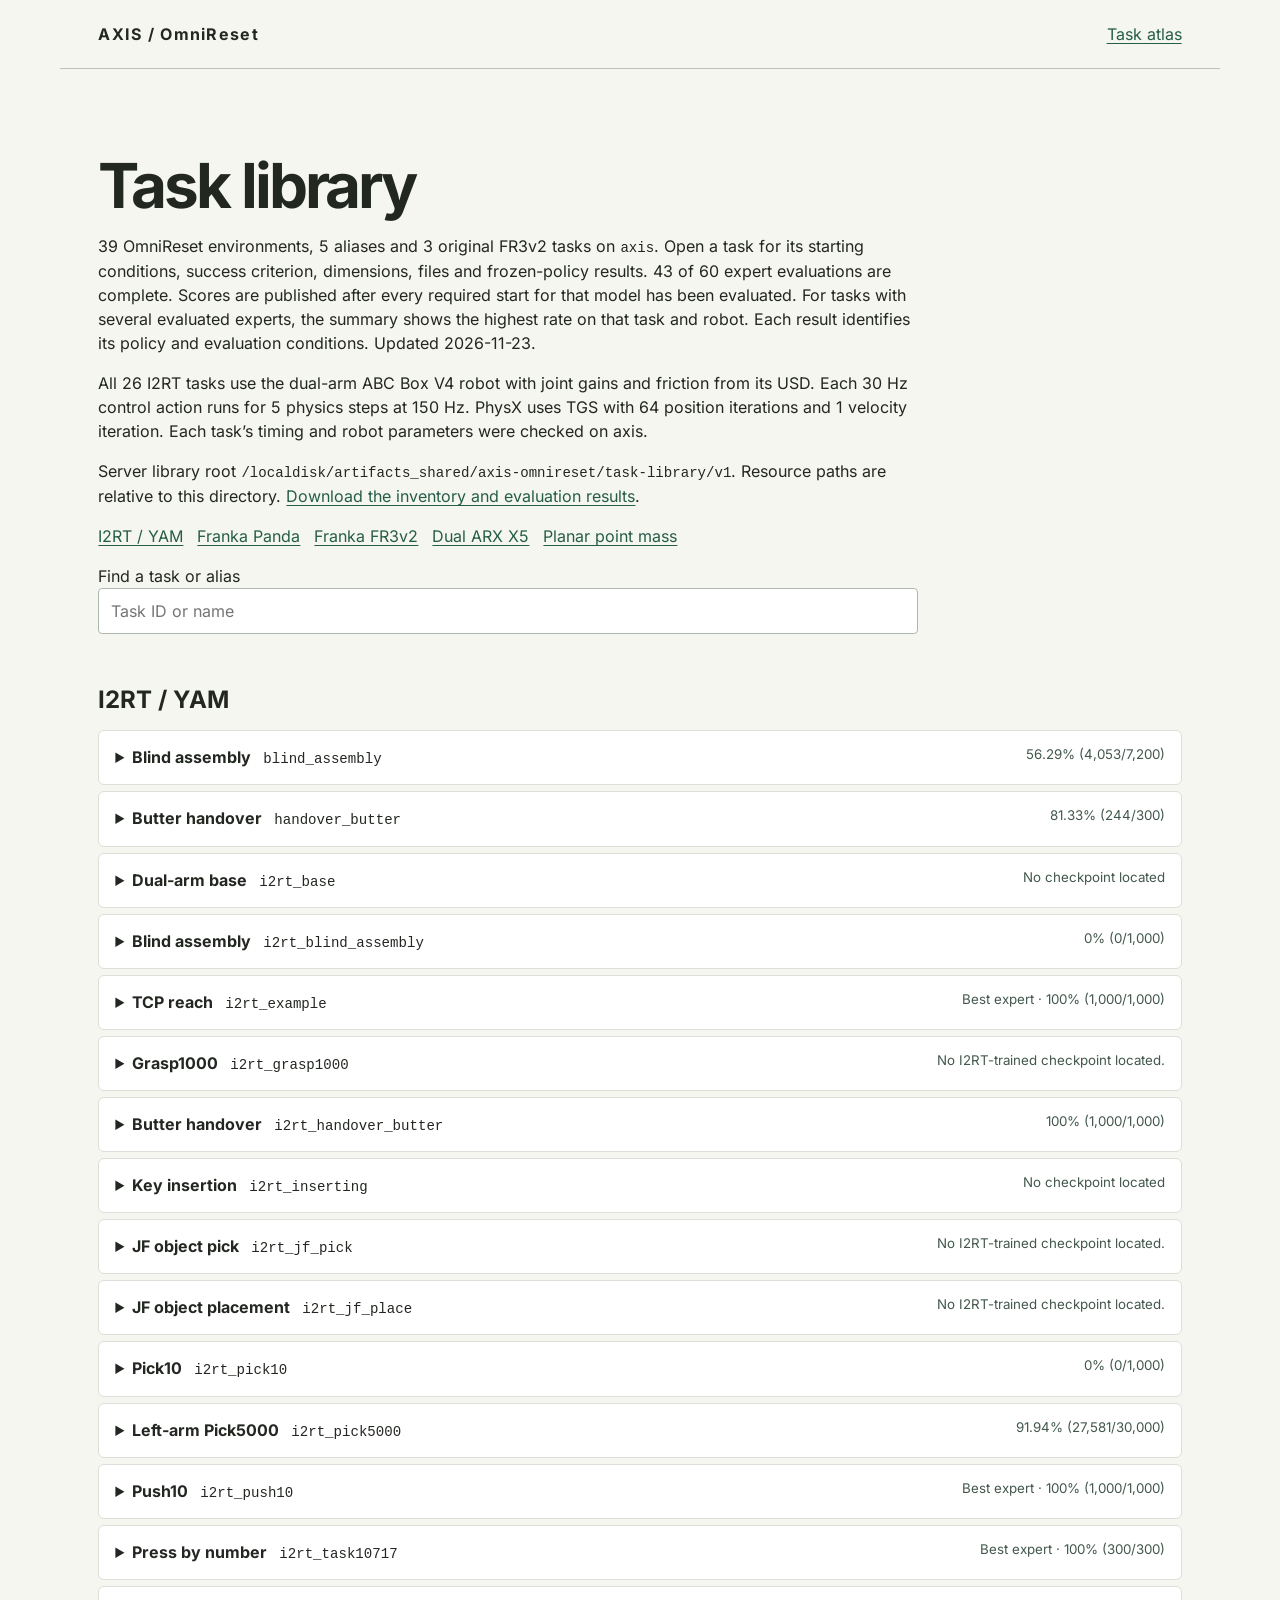
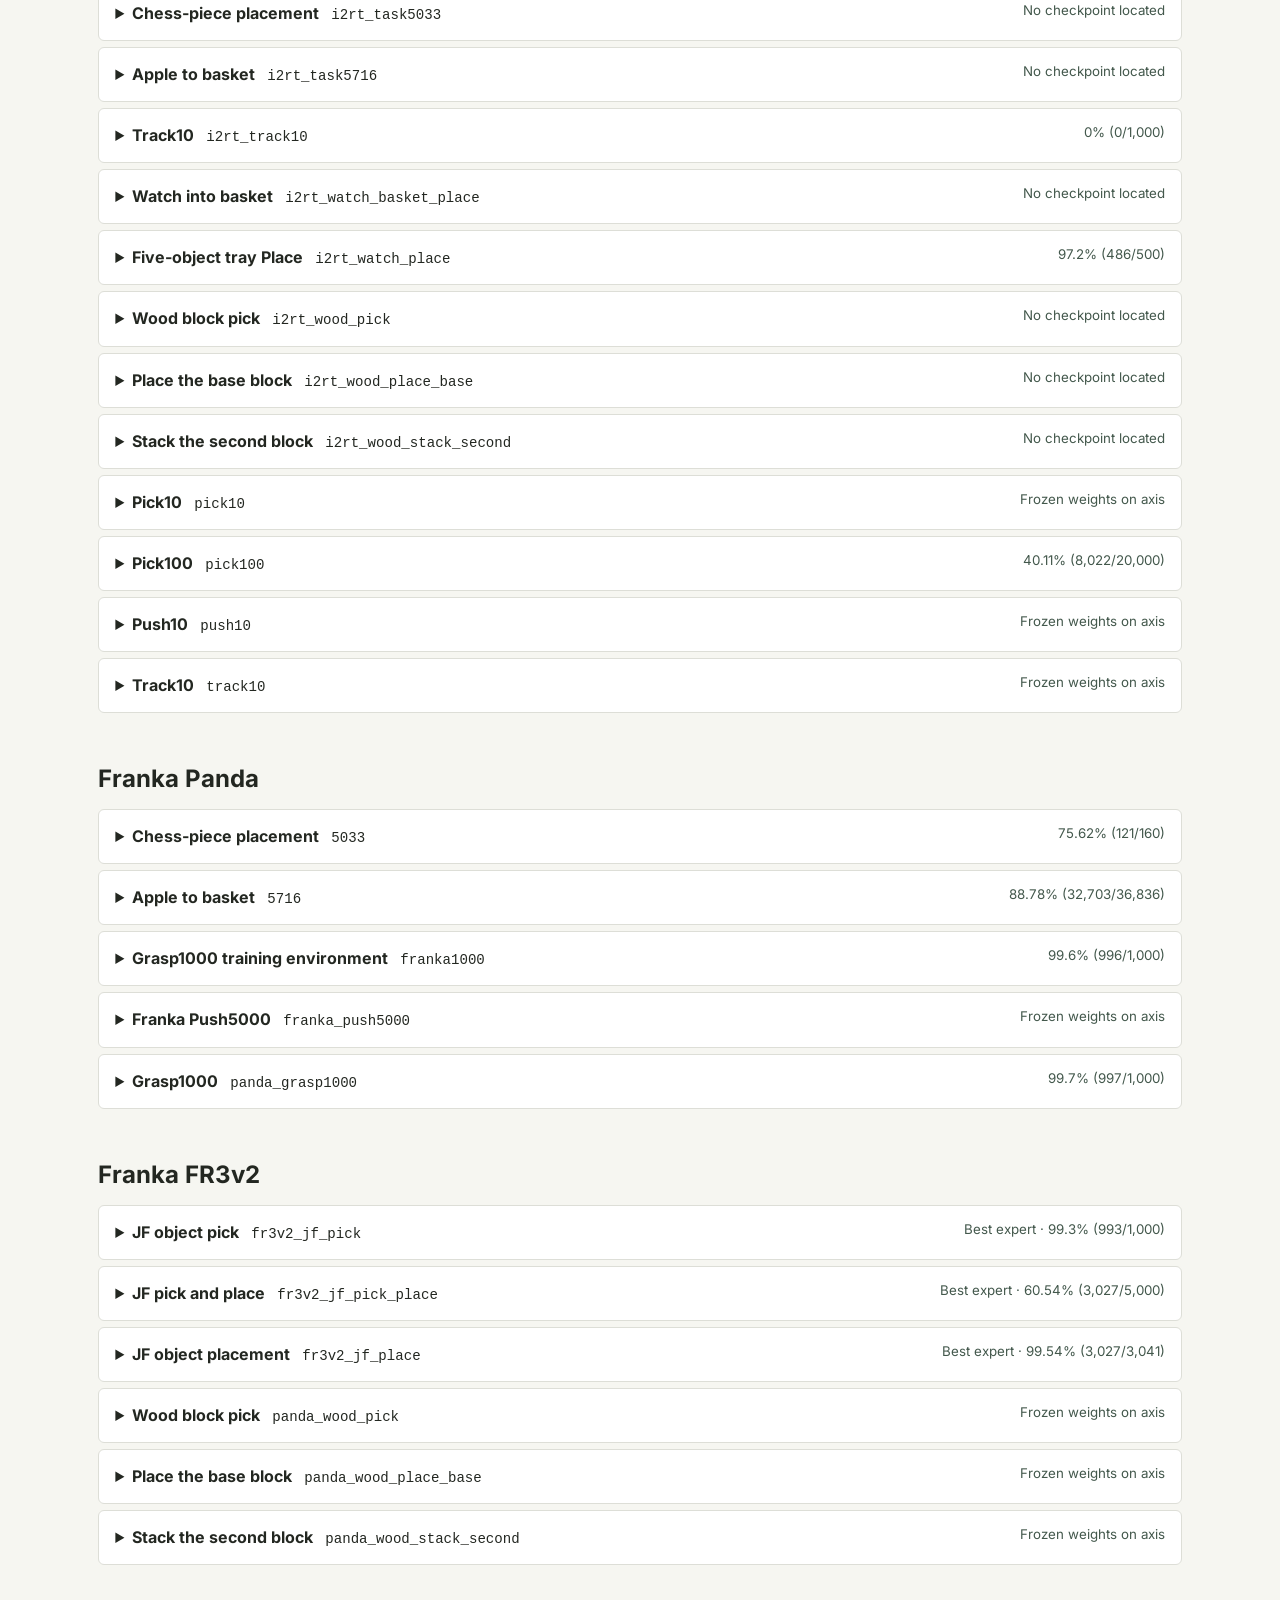
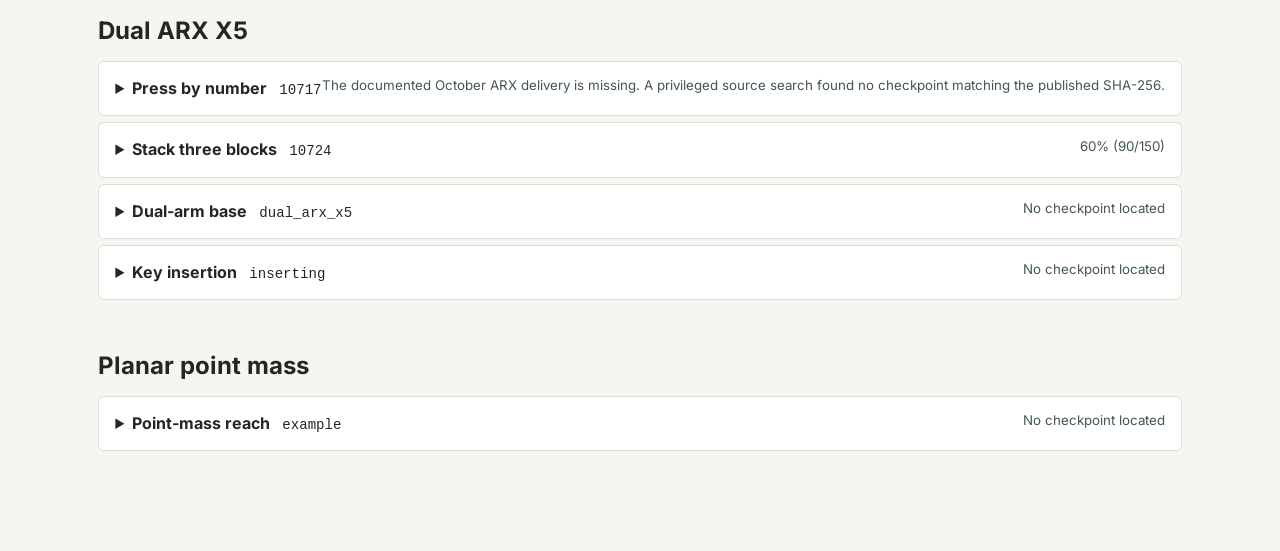
==== commit 99db070d: "Publish 43 completed expert evaluations" ====
--- a/library.html
+++ b/library.html
@@ -1,5 +1,5 @@
 <!doctype html><html lang="en"><head><meta charset="utf-8"><meta name="viewport" content="width=device-width, initial-scale=1"><title>Task library and expert evaluations · Axis OmniReset</title><style>*{box-sizing:border-box}html{scroll-behavior:smooth}body{font:16px/1.5 Inter,Arial,sans-serif;color:#232721;background:#f6f6f1;margin:0}@font-face{font-family:Inter;src:url(assets/inter-latin.woff2)}header,main,footer{max-width:1160px;margin:auto;padding:22px clamp(16px,3vw,40px)}header{display:flex;align-items:center;justify-content:space-between;border-bottom:1px solid #bebfb7}header strong{letter-spacing:.08em}a{color:#255d49;text-underline-offset:.18em}h1{font-size:clamp(34px,5vw,62px);line-height:1.05;margin:1em 0 .25em;letter-spacing:-.05em}h2{margin:2em 0 .5em}p{max-width:82ch}nav{display:flex;gap:14px;flex-wrap:wrap}code{font-size:.88em;overflow-wrap:anywhere}details{scroll-margin-top:12px;background:#fff;border:1px solid #ddded7;border-radius:6px;margin:6px 0}details[open]{border-color:#759883}summary{cursor:pointer;padding:14px 16px}summary strong{margin-right:12px}summary small{float:right;color:#43584c}details>div{padding:0 18px 12px}dt{font-weight:650;margin-top:12px}dd{margin:2px 0}ul{padding-left:22px}li{margin:.25em 0}table{border-collapse:collapse;width:100%}td,th{text-align:left;border-bottom:1px solid #ddd;padding:7px 8px;vertical-align:top}input{width:100%;padding:10px 12px;font:inherit;border:1px solid #afb8ae;border-radius:4px}footer{margin-top:3em} @media(max-width:650px){summary small{float:none;display:block}td,th{padding:4px;font-size:14px}}</style></head><body><header><strong>AXIS / OmniReset</strong><a href="index.html">Task atlas</a></header><main><h1>Task library</h1>
-<p>39 OmniReset environments, 5 aliases and 3 original FR3v2 tasks on <code>axis</code>. Open a task for its starting conditions, success criterion, dimensions, files and frozen-policy results. 39 of 60 expert evaluations are complete. Scores are published after every required start for that model has been evaluated. For tasks with several evaluated experts, the summary shows the highest rate on that task and robot. Each result identifies its policy and evaluation conditions. Updated 2026-11-21.</p>
+<p>39 OmniReset environments, 5 aliases and 3 original FR3v2 tasks on <code>axis</code>. Open a task for its starting conditions, success criterion, dimensions, files and frozen-policy results. 43 of 60 expert evaluations are complete. Scores are published after every required start for that model has been evaluated. For tasks with several evaluated experts, the summary shows the highest rate on that task and robot. Each result identifies its policy and evaluation conditions. Updated 2026-11-23.</p>
 <p>All 26 I2RT tasks use the dual-arm ABC Box V4 robot with joint gains and friction from its USD. Each 30 Hz control action runs for 5 physics steps at 150 Hz. PhysX uses TGS with 64 position iterations and 1 velocity iteration. Each task’s timing and robot parameters were checked on axis.</p>
 <p>Server library root <code>/localdisk/artifacts_shared/axis-omnireset/task-library/v1</code>. Resource paths are relative to this directory. <a href="task-library.json">Download the inventory and evaluation results</a>.</p>
 <nav aria-label="Embodiments"><a href="#group-0">I2RT / YAM</a><a href="#group-1">Franka Panda</a><a href="#group-2">Franka FR3v2</a><a href="#group-3">Dual ARX X5</a><a href="#group-4">Planar point mass</a></nav><p><label for="filter">Find a task or alias</label><input type="search" id="filter" placeholder="Task ID or name"></p>
@@ -466,7 +466,7 @@
 </dl></div></details>
 </section>
 <section id="group-2"><h2>Franka FR3v2</h2>
-<details id="fr3v2_jf_pick" data-aliases="" data-search="fr3v2_jf_pick jf object pick"><summary><strong>JF object pick</strong><code>fr3v2_jf_pick</code><small>99.3% (993/1,000)</small></summary><div><dl>
+<details id="fr3v2_jf_pick" data-aliases="" data-search="fr3v2_jf_pick jf object pick"><summary><strong>JF object pick</strong><code>fr3v2_jf_pick</code><small>Best expert · 99.3% (993/1,000)</small></summary><div><dl>
 <dt>Start</dt><dd>From randomized object, basket and clutter poses, the arm starts open at home. A global-depth planner brings it to the local Pick entry.</dd>
 <dt>Success</dt><dd>From the Pick-entry baseline, lift the target center of mass at least 3 cm. Both fingertips must each exert more than 0.001 N and every other measured contact must stay at or below 0.001 N for 48 consecutive 120 Hz physics ticks (0.4 s).</dd>
 <dt>Observation / action</dt><dd>1033 / 7 · 5 Hz policy · 120 Hz physics · 24 substeps</dd>
@@ -474,13 +474,17 @@
 <dt>Objects</dt><dd>Five released grocery policies cover butter, orange juice, chocolate pudding, barbecue sauce and tomato sauce with a wicker basket. The source also has a marker and box configuration (6703) with no retained expert.</dd>
 <dt>Runtime</dt><dd>Source simulator on axis2 via evaluate_jf.py fr3v2_jf_pick</dd>
 <dt>Expert availability</dt><dd>Five object-specific state teachers and one shared visual student.</dd>
+<dt>Highest-scoring policy</dt><dd>pick_student</dd>
 <dt>I2RT versions</dt><dd><a href="#i2rt_jf_pick">JF object pick · <code>i2rt_jf_pick</code></a></dd>
 <dt>Related FR3v2 tasks</dt><dd><a href="#fr3v2_jf_place">JF object placement · <code>fr3v2_jf_place</code></a>, <a href="#fr3v2_jf_pick_place">JF pick and place · <code>fr3v2_jf_pick_place</code></a></dd>
 <dt>Server directory</dt><dd><code>by-task/fr3v2_jf_pick/</code></dd></dl>
 <table><caption>Complete frozen-policy evaluations</caption><thead><tr><th>Policy</th><th>Success</th><th>Evaluated conditions</th></tr></thead><tbody>
 <tr><td>pick_student</td><td>99.3% (993/1,000)</td><td>Pick from sealed home starts across all five groceries</td></tr>
+<tr><td>Object-specific state teachers</td><td>99.14% (4,957/5,000)</td><td>Pick from sealed home starts across all five groceries using the designated teacher for each object</td></tr>
 <tr><td>pick_6671</td><td>99.5% (995/1,000)</td><td>Pick from sealed home starts for butter</td></tr>
 <tr><td>pick_6672</td><td>99.1% (991/1,000)</td><td>Pick from sealed home starts for orange juice</td></tr>
+<tr><td>pick_6673</td><td>98.2% (982/1,000)</td><td>Pick from sealed home starts for chocolate pudding</td></tr>
+<tr><td>pick_6674</td><td>99.6% (996/1,000)</td><td>Pick from sealed home starts for barbecue sauce</td></tr>
 <tr><td>pick_6675</td><td>99.3% (993/1,000)</td><td>Pick from sealed home starts for tomato sauce</td></tr>
 <tr><td>pick_student</td><td>99% (198/200)</td><td>Pick from sealed home starts for butter</td></tr>
 <tr><td>pick_student</td><td>100% (200/200)</td><td>Pick from sealed home starts for orange juice</td></tr>
@@ -494,7 +498,7 @@
 <dt>Trajectories and replay</dt><dd>No released resource located.</dd>
 <dt>Reset banks</dt><dd><ul><li><code>central/store/jf-source/a100_sim_migration_20261024/butter_r75_allclutter_20261021_v1/reset_data</code></li></ul></dd>
 </dl></div></details>
-<details id="fr3v2_jf_pick_place" data-aliases="" data-search="fr3v2_jf_pick_place jf pick and place"><summary><strong>JF pick and place</strong><code>fr3v2_jf_pick_place</code><small>55% (550/1,000)</small></summary><div><dl>
+<details id="fr3v2_jf_pick_place" data-aliases="" data-search="fr3v2_jf_pick_place jf pick and place"><summary><strong>JF pick and place</strong><code>fr3v2_jf_pick_place</code><small>Best expert · 60.54% (3,027/5,000)</small></summary><div><dl>
 <dt>Start</dt><dd>One randomized home scene per episode, with an open gripper, a target, a basket and clutter. Global depth guides the approach and transport.</dd>
 <dt>Success</dt><dd>Complete Pick, carry the held object and complete Place in the same simulation episode. Failed grasps, transport failures and failed releases all count. The physical completion checker gates both stages.</dd>
 <dt>Observation / action</dt><dd>Pick 1,033 / Place 107 / 7 · 5 Hz policy · 120 Hz physics · 24 substeps</dd>
@@ -502,12 +506,16 @@
 <dt>Objects</dt><dd>Five released grocery policies cover butter, orange juice, chocolate pudding, barbecue sauce and tomato sauce with a wicker basket. The source also has a marker and box configuration (6703) with no retained expert.</dd>
 <dt>Runtime</dt><dd>Source simulator on axis2 via evaluate_jf.py fr3v2_jf_pick_place</dd>
 <dt>Expert availability</dt><dd>Five object-specific state teachers and one shared visual student for each stage.</dd>
+<dt>Highest-scoring policy</dt><dd>Object-specific state teachers</dd>
 <dt>Related FR3v2 tasks</dt><dd><a href="#fr3v2_jf_pick">JF object pick · <code>fr3v2_jf_pick</code></a>, <a href="#fr3v2_jf_place">JF object placement · <code>fr3v2_jf_place</code></a></dd>
 <dt>Server directory</dt><dd><code>by-task/fr3v2_jf_pick_place/</code></dd></dl>
 <table><caption>Complete frozen-policy evaluations</caption><thead><tr><th>Policy</th><th>Success</th><th>Evaluated conditions</th></tr></thead><tbody>
+<tr><td>Object-specific state teachers</td><td>60.54% (3,027/5,000)</td><td>Full chain from sealed home starts across all five groceries using the designated teacher for each object</td></tr>
 <tr><td>pick + place student</td><td>55% (550/1,000)</td><td>Full chain from sealed home starts across all five groceries</td></tr>
 <tr><td>pick + place 6671</td><td>70.3% (703/1,000)</td><td>Full chain from sealed home starts for butter</td></tr>
 <tr><td>pick + place 6672</td><td>80.1% (801/1,000)</td><td>Full chain from sealed home starts for orange juice</td></tr>
+<tr><td>pick + place 6673</td><td>60.2% (602/1,000)</td><td>Full chain from sealed home starts for chocolate pudding</td></tr>
+<tr><td>pick + place 6674</td><td>26.6% (266/1,000)</td><td>Full chain from sealed home starts for barbecue sauce</td></tr>
 <tr><td>pick + place 6675</td><td>65.5% (655/1,000)</td><td>Full chain from sealed home starts for tomato sauce</td></tr>
 <tr><td>pick + place student</td><td>66.5% (133/200)</td><td>Full chain from sealed home starts for butter</td></tr>
 <tr><td>pick + place student</td><td>79% (158/200)</td><td>Full chain from sealed home starts for orange juice</td></tr>
@@ -521,7 +529,7 @@
 <dt>Trajectories and replay</dt><dd>No released resource located.</dd>
 <dt>Reset banks</dt><dd><ul><li><code>central/store/jf-source/a100_sim_migration_20261024/butter_r75_allclutter_20261021_v1/reset_data</code></li></ul></dd>
 </dl></div></details>
-<details id="fr3v2_jf_place" data-aliases="" data-search="fr3v2_jf_place jf object placement"><summary><strong>JF object placement</strong><code>fr3v2_jf_place</code><small>99.28% (550/554)</small></summary><div><dl>
+<details id="fr3v2_jf_place" data-aliases="" data-search="fr3v2_jf_place jf object placement"><summary><strong>JF object placement</strong><code>fr3v2_jf_place</code><small>Best expert · 99.54% (3,027/3,041)</small></summary><div><dl>
 <dt>Start</dt><dd>A Pick policy grasps and lifts the target. A camera-guided planner carries it toward the basket. Local Place starts only at a valid pre-action handoff. A drop before handoff is excluded. All subsequent failures count.</dd>
 <dt>Success</dt><dd>Release the object inside the upright container, satisfy the source placement/contact check, command the jaw open and clear both fingers. Three qualifying samples spaced 0.2 s apart must differ by at most 2 mm in position and 0.05 rad in orientation per interval.</dd>
 <dt>Observation / action</dt><dd>107 / 7 · 5 Hz policy · 120 Hz physics · 24 substeps</dd>
@@ -529,13 +537,17 @@
 <dt>Objects</dt><dd>Five released grocery policies cover butter, orange juice, chocolate pudding, barbecue sauce and tomato sauce with a wicker basket. The source also has a marker and box configuration (6703) with no retained expert.</dd>
 <dt>Runtime</dt><dd>Source simulator on axis2 via evaluate_jf.py fr3v2_jf_place</dd>
 <dt>Expert availability</dt><dd>Five object-specific state teachers and one shared visual student.</dd>
+<dt>Highest-scoring policy</dt><dd>Object-specific state teachers</dd>
 <dt>I2RT versions</dt><dd><a href="#i2rt_jf_place">JF object placement · <code>i2rt_jf_place</code></a></dd>
 <dt>Related FR3v2 tasks</dt><dd><a href="#fr3v2_jf_pick">JF object pick · <code>fr3v2_jf_pick</code></a>, <a href="#fr3v2_jf_pick_place">JF pick and place · <code>fr3v2_jf_pick_place</code></a></dd>
 <dt>Server directory</dt><dd><code>by-task/fr3v2_jf_place/</code></dd></dl>
 <table><caption>Complete frozen-policy evaluations</caption><thead><tr><th>Policy</th><th>Success</th><th>Evaluated conditions</th></tr></thead><tbody>
+<tr><td>Object-specific state teachers</td><td>99.54% (3,027/3,041)</td><td>Place from valid physical handoffs across all five groceries using the designated teacher for each object</td></tr>
 <tr><td>place_student</td><td>99.28% (550/554)</td><td>Place from valid physical handoffs across all five groceries</td></tr>
 <tr><td>place_6671</td><td>100% (703/703)</td><td>Place from valid physical handoffs for butter</td></tr>
 <tr><td>place_6672</td><td>99.5% (801/805)</td><td>Place from valid physical handoffs for orange juice</td></tr>
+<tr><td>place_6673</td><td>99.34% (602/606)</td><td>Place from valid physical handoffs for chocolate pudding</td></tr>
+<tr><td>place_6674</td><td>98.15% (266/271)</td><td>Place from valid physical handoffs for barbecue sauce</td></tr>
 <tr><td>place_6675</td><td>99.85% (655/656)</td><td>Place from valid physical handoffs for tomato sauce</td></tr>
 <tr><td>place_student</td><td>100% (133/133)</td><td>Place from valid physical handoffs for butter</td></tr>
 <tr><td>place_student</td><td>98.14% (158/161)</td><td>Place from valid physical handoffs for orange juice</td></tr>
